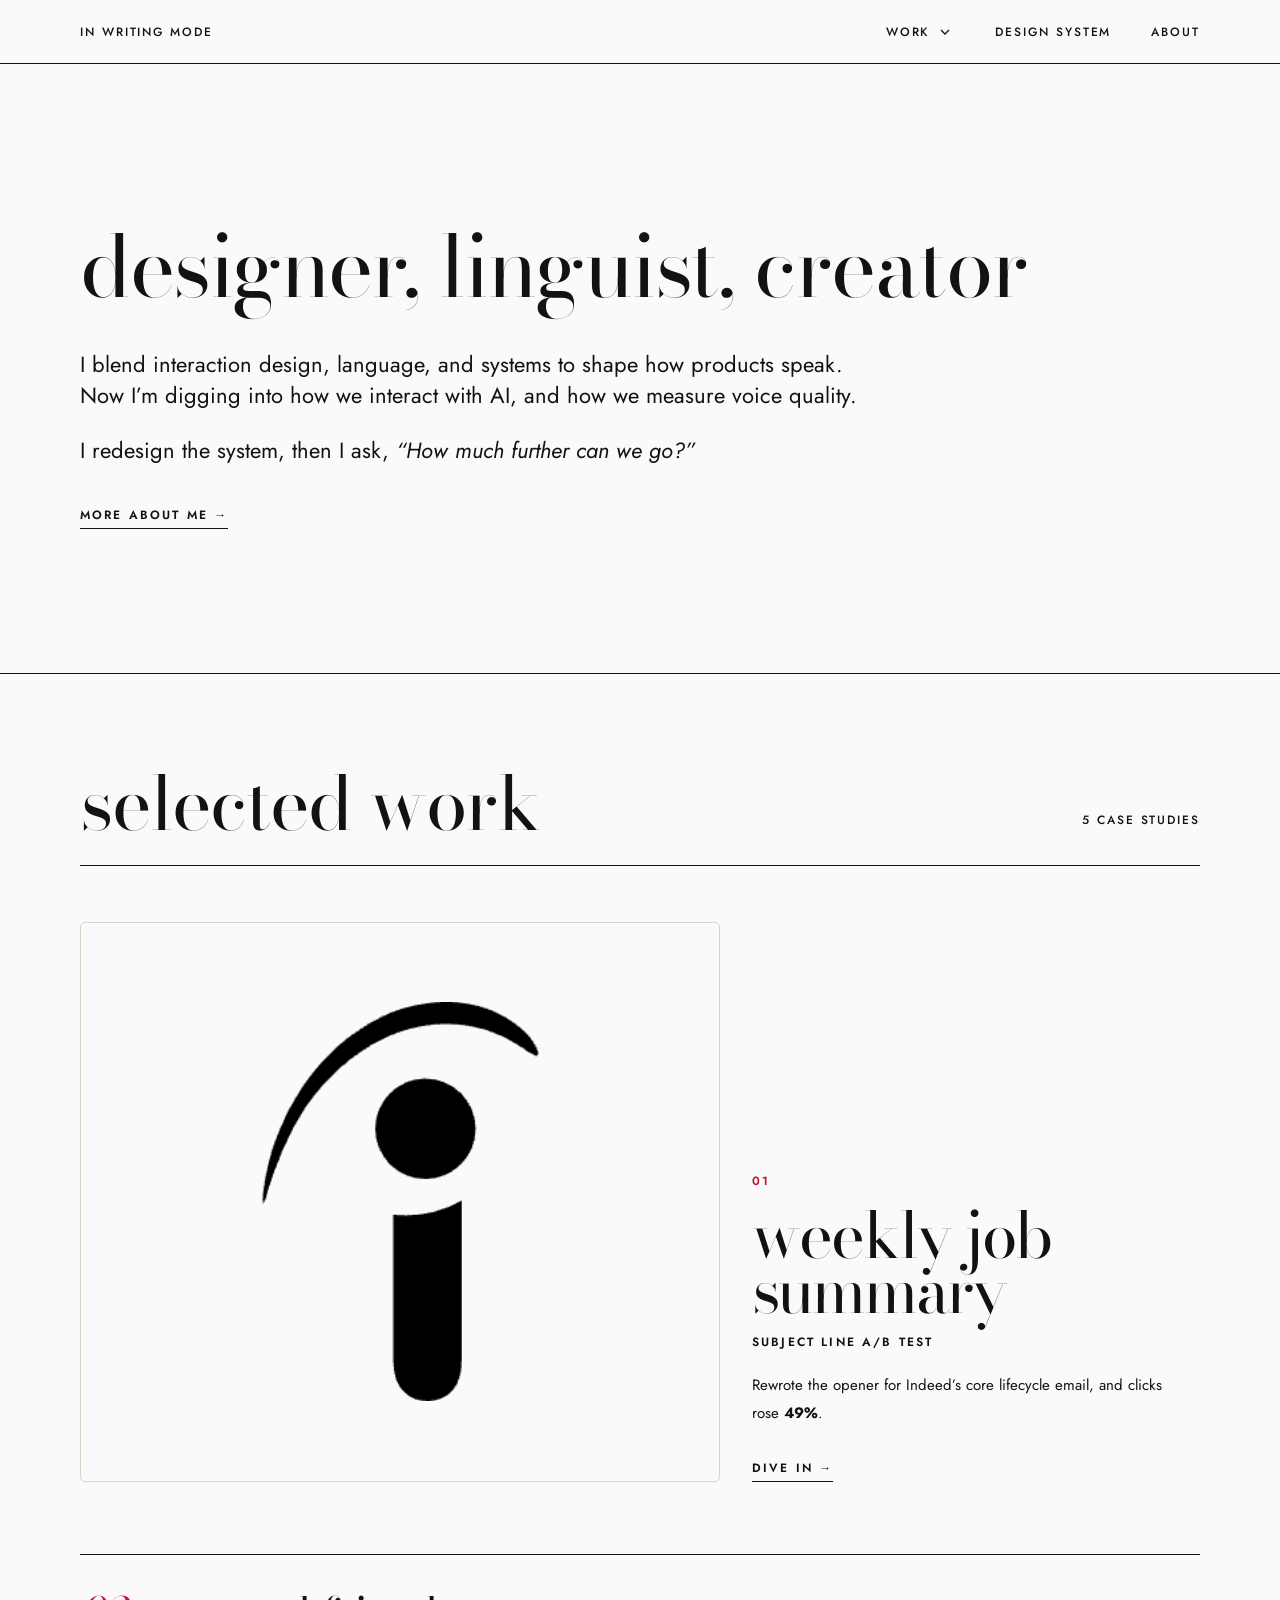
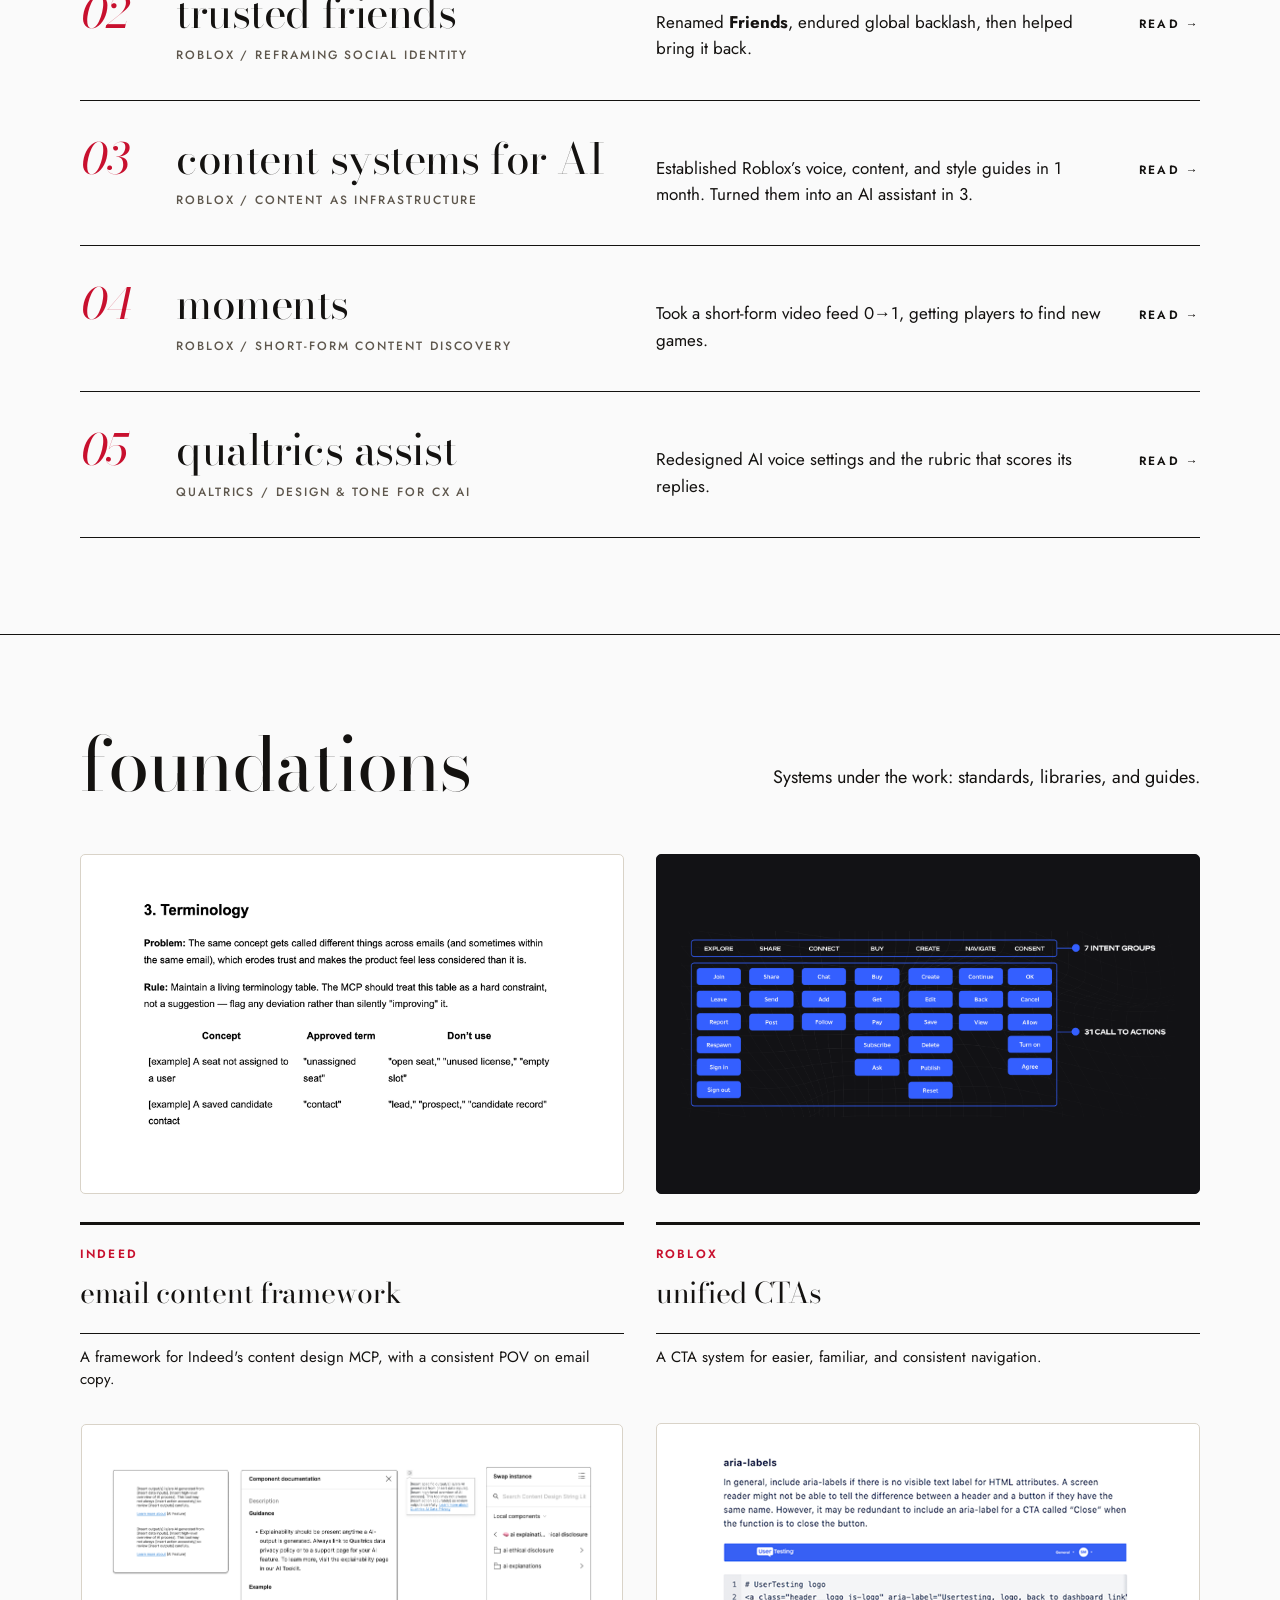
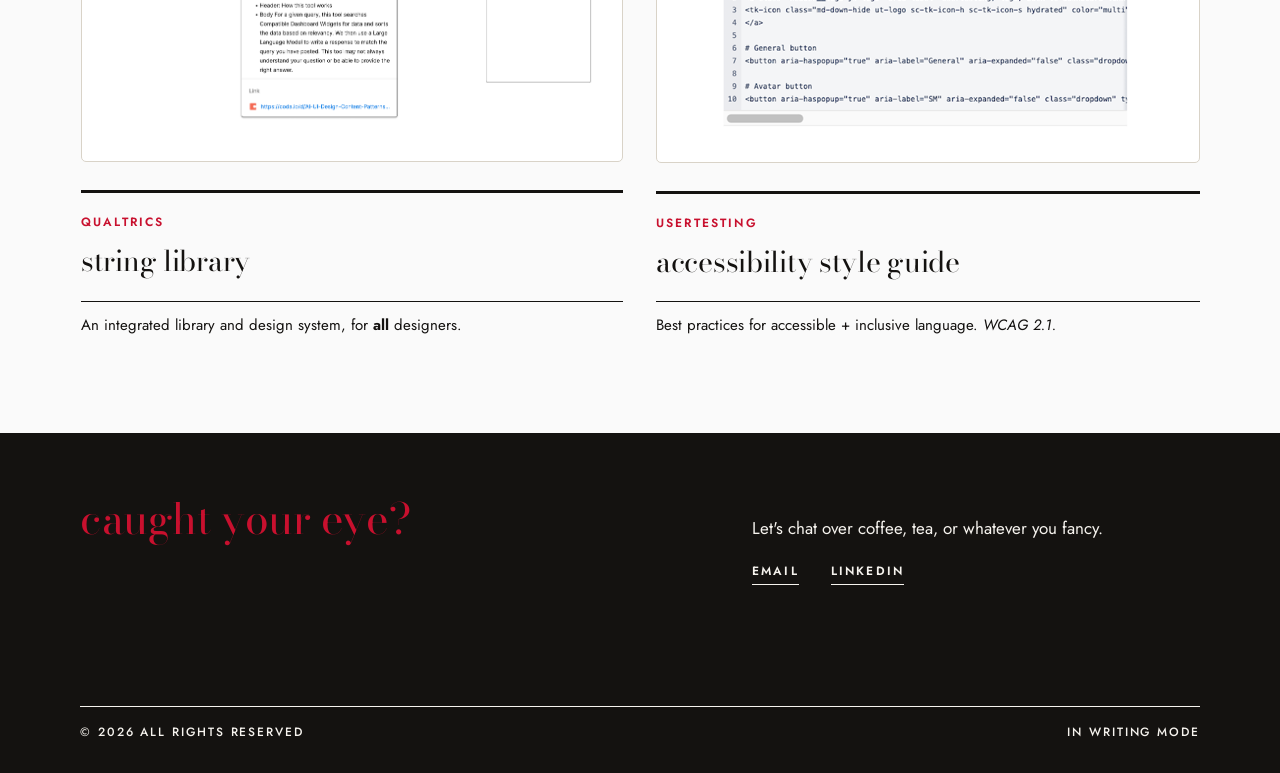
==== index.html @ 070bee2f "Add files via upload" ====
<!doctype html>
<html lang="en">
<head>
<meta charset="utf-8">
<meta name="viewport" content="width=device-width, initial-scale=1">
<title>In Writing Mode</title>
<meta name="description" content="Sarah Mode is a senior content designer who blends interaction design, language, and systems to shape how products speak.">
<link rel="icon" href="favicon.ico" sizes="any">
<link rel="icon" type="image/png" sizes="32x32" href="images/favicon-32.png">
<link rel="icon" type="image/png" sizes="512x512" href="images/favicon-512.png">
<link rel="apple-touch-icon" href="images/favicon-180.png">
<meta name="theme-color" content="#141210">
<link rel="preconnect" href="https://fonts.googleapis.com">
<link rel="preconnect" href="https://fonts.gstatic.com" crossorigin>
<link rel="stylesheet" href="https://fonts.googleapis.com/css2?family=Bodoni+Moda:ital,opsz,wght@0,6..96,400;0,6..96,500;0,6..96,700;1,6..96,400;1,6..96,700&family=Jost:ital,wght@0,300;0,400;0,500;0,600;1,400;1,600&family=IBM+Plex+Mono:wght@400;500&display=swap">
<style>
/* ============================================================
   In Writing Mode — site styles
   Colors: ink #141210 · accent #C8102E · gray #5E574D · paper #FAFAFA / #F6F3EE
   Fonts:  Didot → Bodoni Moda (titles) · Jost (body) · IBM Plex Mono (labels)
   ============================================================ */
:root{
  --gx: 80px;   /* side gutter */
  --vy: 1;      /* vertical spacing scale */
  --nav-h: 64px;
}
@media (max-width: 1100px){ :root{ --gx: 40px; --vy: .8; } }
@media (max-width: 760px){  :root{ --gx: 20px; --vy: .55; } }

html{ scroll-behavior: smooth; }
body{
  margin: 0;
  background: #FAFAFA;
  color: #141210;
  font-family: 'Jost', 'Futura', 'Helvetica Neue', sans-serif;
  -webkit-font-smoothing: antialiased;
  overflow-x: hidden;
}
a{ color: #141210; text-decoration: none; }
a:hover{ color: #C8102E; }
img, video{ max-width: 100%; }
:focus-visible{ outline: 2px solid #C8102E; outline-offset: 3px; }
@media (prefers-reduced-motion: reduce){ html{ scroll-behavior: auto; } *{ transition: none !important; } }

/* ---------- sticky navigation ---------- */
.skip-link{ position: absolute; left: -9999px; top: 0; z-index: 100; background: #141210; color: #FFFFFF; padding: 12px 16px; font-size: 14px; }
.skip-link:focus{ left: 16px; top: 12px; color: #FAFAFA; }
.site-nav{
  position: sticky; top: 0; z-index: 50;
  height: var(--nav-h); box-sizing: border-box;
  display: flex; justify-content: space-between; align-items: center;
  padding: 0 var(--gx);
  background: #FAFAFA; color: #141210;
  border-bottom: 1px solid #141210;
  font-size: 12px; font-weight: 500; letter-spacing: .16em; text-transform: uppercase;
  transition: background-color .25s ease, color .25s ease, border-color .25s ease;
}
.site-nav a{ color: inherit; }
.site-nav a:hover{ color: #C8102E; }
.site-nav ul{ display: flex; gap: 40px; list-style: none; margin: 0; padding: 0; }
.site-nav a[aria-current="page"]{ border-bottom: 1px solid currentColor; padding-bottom: 2px; }
/* while scrolling: dark bar, white text */
.site-nav.is-scrolled{ background: #141210; color: #FAFAFA; border-bottom-color: #141210; }
.site-nav.is-scrolled a:hover{ color: #C8102E; }
.site-nav a{ white-space: nowrap; }
.brand-short{ display: none; font-family: 'Didot', 'Bodoni Moda', 'Bodoni 72', serif; font-size: 30px; letter-spacing: 0; text-transform: none; line-height: 1; }
@media (max-width: 760px){ .site-nav ul{ gap: 24px; } .site-nav{ letter-spacing: .12em; } }
@media (max-width: 560px){ .brand-full{ display: none; } .brand-short{ display: inline; } .site-nav ul{ gap: 20px; } }

/* ---------- pages ---------- */
.page{ display: flex; flex-direction: column; min-height: calc(100vh - var(--nav-h)); }
.page[hidden]{ display: none; }
#work{ scroll-margin-top: var(--nav-h); }
.wip, .wip *{ cursor: default; }          /* homepage rows 04 + 05: in progress, not links */
.wip:hover, .wip:hover *{ color: inherit; }

/* links on black: red on hover (footer, dark sections) */
.page footer a:hover, .page footer a:hover *,
.page .dark a:hover, .page .dark a:hover *{ color: #C8102E !important; border-color: #C8102E !important; }
.page footer a, .page .dark a{ transition: color .2s ease, border-color .2s ease; }

/* every page eases in when it opens */
@keyframes page-in{ from{ opacity: 0; transform: translateY(14px); } to{ opacity: 1; transform: none; } }
.page.is-entering{ animation: page-in .7s cubic-bezier(.2,.7,.2,1) both; }
@media (prefers-reduced-motion: reduce){ .page.is-entering{ animation: none; } }

/* homepage images: slight zoom on hover */
.hz{ display: block; overflow: hidden; }
.hz img{ transition: transform .6s cubic-bezier(.2,.7,.2,1); }
.hz:hover img, .hz:focus-visible img{ transform: scale(1.035); }

/* case studies: dark sections ease in the first time they scroll into view */
.js .reveal > *{ opacity: 0; transform: translateY(18px); transition: opacity .9s cubic-bezier(.2,.7,.2,1), transform .9s cubic-bezier(.2,.7,.2,1); }
.js .reveal.is-in > *{ opacity: 1; transform: none; }
.js .reveal.is-in > *:nth-child(2){ transition-delay: .08s; }
.js .reveal.is-in > *:nth-child(3){ transition-delay: .16s; }
.js .reveal.is-in > *:nth-child(4){ transition-delay: .24s; }
.js .reveal.is-in > *:nth-child(n+5){ transition-delay: .32s; }
@media (prefers-reduced-motion: reduce){ .js .reveal > *{ opacity: 1; transform: none; } }

/* wide content scrolls inside its own box instead of stretching the page */
.scroll-x{ overflow-x: auto; -webkit-overflow-scrolling: touch; }
@media (max-width: 760px){ .page .scroll-x .wide-table{ min-width: 760px; } .page .scroll-x .wide-table [style*="grid-template-columns"]{ grid-template-columns: 200px repeat(4, minmax(0, 1fr)) !important; } .page .scroll-x .wide-table [style*="grid-column"]{ grid-column: auto !important; } }
/* links on the dark nav, footer and black sections: accent on hover */
.site-nav.is-scrolled a:hover, .site-nav.is-scrolled a:focus-visible{ color: #C8102E; }

/* carousels (radio-button based, no JS needed) */
.qc-r{position:absolute;opacity:0;width:1px;height:1px;pointer-events:none}
.qc-s{opacity:0;visibility:hidden;transition:opacity .35s ease,visibility .35s}
.qc-nav{display:none}
#qc1:checked~.qc-track .qc-s1,#qc2:checked~.qc-track .qc-s2,#qc3:checked~.qc-track .qc-s3{opacity:1;visibility:visible}
#qc1:checked~.qc-n1,#qc2:checked~.qc-n2,#qc3:checked~.qc-n3{display:flex}
.qc-btn{width:48px;height:48px;box-sizing:border-box;border:1px solid #141210;border-radius:50%;display:flex;align-items:center;justify-content:center;cursor:pointer;color:#141210;transition:background .2s,color .2s}
.qc-btn:hover{background:#141210;color:#FAFAFA}
.zs-r{position:absolute;opacity:0;width:1px;height:1px;pointer-events:none}
.zs-s{opacity:0;visibility:hidden;transition:opacity .35s ease,visibility .35s}
.zs-nav{display:none}
#zs1:checked~.zs-track .zs-s1,#zs2:checked~.zs-track .zs-s2{opacity:1;visibility:visible}
#zs1:checked~.zs-n1,#zs2:checked~.zs-n2{display:flex}
.zs-btn{width:48px;height:48px;box-sizing:border-box;border:1px solid #F6F3EE;border-radius:50%;display:flex;align-items:center;justify-content:center;cursor:pointer;color:#F6F3EE;transition:background .2s,color .2s}
.zs-btn:hover{background:#F6F3EE;color:#141210}
.vt-r{position:absolute;opacity:0;width:1px;height:1px;pointer-events:none}
.vt-s{opacity:0;visibility:hidden;transition:opacity .35s ease,visibility .35s}
#vt1:checked~.vt-track .vt-s1,#vt2:checked~.vt-track .vt-s2,#vt3:checked~.vt-track .vt-s3,#vt4:checked~.vt-track .vt-s4{opacity:1;visibility:visible}
.vt-tab{cursor:pointer;color:#8A8378;border-bottom:2px solid transparent;padding-bottom:12px;transition:color .2s,border-color .2s}
.vt-tab:hover{color:#141210}
#vt1:checked~.vt-tabs .vt-t1,#vt2:checked~.vt-tabs .vt-t2,#vt3:checked~.vt-tabs .vt-t3,#vt4:checked~.vt-tabs .vt-t4{color:#141210;border-bottom-color:#C8102E}
.vt-nav{display:none}
#vt1:checked~.vt-n1,#vt2:checked~.vt-n2,#vt3:checked~.vt-n3,#vt4:checked~.vt-n4{display:flex}
.vt-btn{width:48px;height:48px;box-sizing:border-box;border:1px solid #141210;border-radius:50%;display:flex;align-items:center;justify-content:center;cursor:pointer;color:#141210;transition:background .2s,color .2s}
.vt-btn:hover{background:#141210;color:#FAFAFA}
.vt-ul{margin:0;padding:0;list-style:none;display:flex;flex-direction:column;gap:10px;font-size:16px;line-height:1.5}
.vt-ul>li{position:relative;padding-left:18px}
.vt-ul>li::before{content:"";position:absolute;left:0;top:.62em;width:6px;height:6px;border-radius:50%;border:1px solid #C8102E;box-sizing:border-box}
.vt-ul ul{margin:6px 0 0 0;padding:0;list-style:none;display:flex;flex-direction:column;gap:4px;font-size:15px;color:#5E574D}
.vt-ul ul li{position:relative;padding-left:14px}
.vt-ul ul li::before{content:"–";position:absolute;left:0;color:#C8102E}
.skz-r{position:absolute;opacity:0;width:1px;height:1px;pointer-events:none}.skz-open{display:block;cursor:zoom-in;border-radius:5px;overflow:hidden}.skz-open img{transition:transform .6s cubic-bezier(.2,.7,.2,1)}.skz-open:hover img{transform:scale(1.015)}#skz:focus-visible~figure .skz-open{outline:2px solid #F6F3EE;outline-offset:4px}.skz-ov{display:none;position:fixed;inset:0;z-index:1000;background:rgba(20,18,16,.97);padding:40px;box-sizing:border-box;overflow:auto;cursor:zoom-out}#skz:checked~.skz-ov,#ftz:checked~.skz-ov{display:flex}.skz-ov img{display:block;margin:auto;height:calc(100vh - 80px);max-height:1302px;width:auto;max-width:none;border-radius:5px}.skz-x{position:fixed;z-index:2;top:24px;right:24px;background:#141210;width:48px;height:48px;box-sizing:border-box;border:1px solid #F6F3EE;border-radius:50%;display:flex;align-items:center;justify-content:center;color:#F6F3EE;cursor:pointer}
.cite{position:relative;cursor:help;border-bottom:1px dotted currentColor;outline:none}.cite-tip{position:absolute;left:50%;bottom:calc(100% + 10px);transform:translate(-50%,4px);width:380px;box-sizing:border-box;padding:14px 16px;background:#141210;color:#F6F3EE;border-radius:5px;font-family:'Jost','Futura','Helvetica Neue',sans-serif;font-size:14px;line-height:1.5;text-align:left;white-space:normal;opacity:0;visibility:hidden;pointer-events:none;transition:opacity .2s,transform .2s,visibility .2s;z-index:20}.cite-tip::after{content:"";position:absolute;top:100%;left:50%;margin-left:-6px;border:6px solid transparent;border-top-color:#141210}.cite:hover .cite-tip,.cite:focus-visible .cite-tip{opacity:1;visibility:visible;transform:translate(-50%,0)}
#ftz:focus-visible~figure .skz-open{outline:2px solid #141210;outline-offset:4px}
.ds-btn{width:48px;height:48px;box-sizing:border-box;border:1px solid #141210;border-radius:50%;display:flex;align-items:center;justify-content:center;color:#141210}
.ds-btn.inv{border-color:#F6F3EE;color:#F6F3EE}
.cta{display:inline-block;font-size:12px;font-weight:600;letter-spacing:.18em;text-transform:uppercase;border-bottom:1px solid currentColor;padding-bottom:4px;color:#141210;transition:color .2s}.cta:hover{color:#C8102E}.cta.inv{color:#F6F3EE}.cta.inv:hover{color:#C8102E}
.qc-r:focus-visible ~ .qc-nav .qc-btn,
.zs-r:focus-visible ~ .zs-nav .zs-btn{ outline: 2px solid #C8102E; outline-offset: 3px; }

/* ---------- phone layout ---------- */
@media (max-width: 760px){
  .page [style*="grid-template-columns: repeat(12"],
  .page [style*="grid-template-columns: repeat(3"],
  .page [style*="grid-template-columns: repeat(4"],
  .page [style*="grid-template-columns: 160px"]{ grid-template-columns: minmax(0, 1fr) !important; row-gap: 24px !important; }
  /* rows of phone screenshots: two per row instead of one */
  .page [style*="grid-template-columns: repeat(4"]:has(img){ grid-template-columns: repeat(2, minmax(0, 1fr)) !important; column-gap: 16px !important; }
  .page :not(.keep-cols) > [style*="grid-column"]{ grid-column: 1 / -1 !important; }
  .page .keep-cols{ grid-template-columns: repeat(12, minmax(0, 1fr)) !important; min-width: 720px; row-gap: 0 !important; }
  .page [style*="padding: 40px 40px 40px 0"]{ padding: 24px !important; }
  .page video[style*="height: 798px"]{ height: auto !important; aspect-ratio: 400 / 798; width: 100%; max-width: 400px; margin: 0 auto; }
  .page [style*="grid-row"]{ grid-row: auto !important; }
  .page [style*="display: flex"]:not([style*="flex-direction: column"]):not([style*="overflow-x"]){ flex-wrap: wrap; }
  .page section[style*="min-height"], .page a[style*="min-height"]{ min-height: 0 !important; }
  .page a[style*="min-height: 640px"]{ min-height: 360px !important; }
  .page img[style*="height: 560px"]{ height: auto !important; }
  .page [style*="text-align: right"], .page [style*="text-align: justify"]{ text-align: left !important; }
  .page [style*="justify-self: end"]{ justify-self: start !important; }
  .page footer{ height: auto !important; min-height: 340px; }
  .page .qc-nav{ padding-left: 0 !important; }
  .page [style*="position: relative"][style*="left:"]{ left: 0 !important; }
  .page [style*="max-width: calc(100vw"], .page [style*="max-width: 100%"]{ box-sizing: border-box; }
  .page [style*="padding: 40px 40px 40px 40px"]{ padding: 24px !important; }
  .page [style*="width:"][style*="px"]:not(img):not(svg):not(video):not(iframe){ max-width: 100% !important; }
}

/* ---------- Work dropdown ---------- */
.site-nav ul{ align-items: center; }
.nav-work{ position: relative; display: flex; align-items: center; gap: 6px; }
.nav-caret{ display: inline-flex; align-items: center; justify-content: center; width: 20px; height: 20px; padding: 0; margin: 0; border: 0; background: none; color: inherit; cursor: pointer; }
.nav-caret svg{ transition: transform .2s ease; }
.nav-work.is-open .nav-caret svg{ transform: rotate(180deg); }
.nav-menu{
  position: absolute; top: calc(100% + 21px); left: -24px; z-index: 60;
  min-width: 300px; margin: 0; padding: 8px 0; list-style: none;
  display: block !important;
  background: #FAFAFA; color: #141210; border: 1px solid #141210; border-top: 0;
  opacity: 0; visibility: hidden; transform: translateY(-4px);
  transition: opacity .18s ease, transform .18s ease, visibility .18s;
}
.nav-work.is-open .nav-menu{ opacity: 1; visibility: visible; transform: none; }
@media (hover: hover){ .nav-work:hover .nav-menu, .nav-work:focus-within .nav-menu{ opacity: 1; visibility: visible; transform: none; } .nav-work:hover .nav-caret svg{ transform: rotate(180deg); } }
.nav-menu::before{ content: ""; position: absolute; left: 0; right: 0; top: -22px; height: 22px; }   /* hover bridge */
.nav-menu a{ display: grid; grid-template-columns: 32px 1fr; align-items: baseline; padding: 12px 24px; letter-spacing: .16em; }
.nav-menu a span{ color: #C8102E; font-weight: 600; }
.nav-menu a:hover, .nav-menu a:focus-visible{ color: #C8102E; }
.nav-menu a[aria-current="page"]{ border-bottom: 0; padding-bottom: 12px; text-decoration: underline; text-underline-offset: 4px; }
.site-nav.is-scrolled .nav-menu{ background: #141210; color: #FAFAFA; border-color: #3A3631; }
.site-nav.is-scrolled .nav-menu a:hover{ color: #C8102E; }
@media (max-width: 560px){ .nav-menu{ position: fixed; top: var(--nav-h); left: 0; right: 0; min-width: 0; border-left: 0; border-right: 0; } .nav-menu a{ padding: 14px 20px; } .nav-menu::before{ display: none; } }

/* ---------- case study outline ---------- */
.outline{ position: fixed; right: 24px; bottom: 24px; z-index: 40; display: flex; align-items: flex-end; gap: 10px; font-family: 'Jost', 'Futura', 'Helvetica Neue', sans-serif; }
.outline[hidden]{ display: none; }
.outline-panel{ width: 248px; background: #FAFAFA; color: #141210; border: 1px solid #141210; box-shadow: 0 6px 24px rgba(20,18,16,.08); }
.outline-toggle{ width: 100%; display: flex; justify-content: space-between; align-items: center; gap: 12px; padding: 14px 16px; border: 0; background: none; color: inherit; cursor: pointer; font: 600 11px/1 'Jost', 'Futura', sans-serif; letter-spacing: .18em; text-transform: uppercase; }
.outline-toggle svg{ transition: transform .2s ease; flex: none; }
.outline.is-collapsed .outline-toggle svg{ transform: rotate(180deg); }
.outline-list{ list-style: none; margin: 0; padding: 4px 0 10px; border-top: 1px solid #D9D3C8; max-height: 50vh; overflow-y: auto; }
.outline.is-collapsed .outline-list{ display: none; }
.outline-list a{ display: block; position: relative; padding: 7px 16px 7px 28px; font-size: 14px; line-height: 1.35; color: #5E574D; }
.outline-list a::before{ content: ""; position: absolute; left: 16px; top: 50%; width: 5px; height: 5px; margin-top: -2.5px; border-radius: 50%; background: transparent; transition: background .2s; }
.outline-list a:hover{ color: #C8102E; }
.outline-list a.is-active{ color: #141210; }
.outline-list a.is-active::before{ background: #C8102E; }
.to-top{ width: 44px; height: 44px; flex: none; display: flex; align-items: center; justify-content: center; border-radius: 50%; border: 1px solid #141210; background: #FAFAFA; color: #141210; cursor: pointer; opacity: 0; visibility: hidden; transform: translateY(6px); transition: opacity .2s, transform .2s, visibility .2s, background .2s, color .2s; box-shadow: 0 6px 24px rgba(20,18,16,.08); }
.to-top.is-visible{ opacity: 1; visibility: visible; transform: none; }
.to-top:hover{ background: #141210; color: #FAFAFA; }
.page h2[data-outline]{ scroll-margin-top: calc(var(--nav-h) + 24px); }
@media (max-width: 760px){ .outline{ right: 12px; bottom: 12px; } .outline-panel{ width: 210px; } }
@media (prefers-reduced-motion: reduce){ .nav-menu, .to-top, .outline-toggle svg{ transition: none; } }
</style>
</head>
<body>
<a class="skip-link" href="#content">Skip to content</a>

<nav class="site-nav" id="site-nav" aria-label="Primary">
  <a href="#home" data-route="home" class="brand" aria-label="In Writing Mode, home"><span class="brand-full">In Writing Mode</span><span class="brand-short" aria-hidden="true">S<span style="color: #C8102E">.</span></span></a>
  <ul>
    <li class="nav-work" id="nav-work">
      <a href="#work" data-route="work" data-nav="work">Work</a>
      <button class="nav-caret" type="button" aria-expanded="false" aria-controls="nav-menu" aria-label="Case studies"><svg width="10" height="6" viewBox="0 0 10 6" fill="none" aria-hidden="true"><path d="M1 1l4 4 4-4" stroke="currentColor" stroke-width="1.3"/></svg></button>
      <ul class="nav-menu" id="nav-menu">
        <li><a href="#weekly-job-summary" data-route="weekly-job-summary" data-nav="weekly-job-summary"><span>01</span>Weekly job summary</a></li>
        <li><a href="#trusted-friends" data-route="trusted-friends" data-nav="trusted-friends"><span>02</span>Trusted friends</a></li>
        <li><a href="#ai-content-systems" data-route="ai-content-systems" data-nav="ai-content-systems"><span>03</span>Content systems for AI</a></li>
        <li><a href="#moments" data-route="moments" data-nav="moments"><span>04</span>Moments</a></li>
        <li><a href="#qualtrics-assist" data-route="qualtrics-assist" data-nav="qualtrics-assist"><span>05</span>Qualtrics Assist</a></li>
      </ul>
    </li>
    <li><a href="#design-system" data-route="design-system" data-nav="design-system">Design system</a></li>
    <li><a href="#about" data-route="about" data-nav="about">About</a></li>
  </ul>
</nav>

<div id="content" tabindex="-1">
<!-- ===================== PAGE: home ===================== -->
<main class="page" id="page-home" data-title="In Writing Mode" style="background: #FAFAFA">




<section id="top" style="padding: calc(160px * var(--vy)) var(--gx) calc(144px * var(--vy)) var(--gx); display: flex; flex-direction: column; background-color: #fafafa">
<h1 style="margin: 0 0 0 0; font-family: 'Didot', 'Bodoni Moda', 'Bodoni 72', serif; font-weight: 400; font-size: clamp(46px, 6.667vw, 96px); line-height: 1; letter-spacing: -0.015em">designer, linguist, creator</h1>
<p style="margin: 40px 0 0 0; max-width: min(780px, 100%); font-weight: 400; width: 911px; font-size: 22px; line-height: 1.4">I blend interaction design, language, and systems to shape how products speak. Now I’m digging into how we interact with AI, and how we measure voice quality.</p>
<p style="margin: 24px 0 0 0; max-width: 780px; font-weight: 400; font-size: 22px; line-height: 1.4">I redesign the system, then I ask, <span style="font-style: italic">“How much further can we go?”</span></p>
<a href="#about" data-route="about" style="margin-top: 40px; align-self: flex-start; font-size: 12px; font-weight: 600; letter-spacing: 0.18em; text-transform: uppercase; border-bottom: 1px solid #141210; padding-bottom: 4px">More about me →</a>
</section>



<section id="work" style="padding: calc(96px * var(--vy)) var(--gx) calc(96px * var(--vy)) var(--gx); border-top: 1px solid #141210; display: flex; flex-direction: column; background-color: #FAFAFA">
<div style="display: flex; justify-content: space-between; align-items: flex-end; padding-bottom: 28px; border-bottom: 1px solid #141210">
<h2 style="margin: 0 0 0 0; font-family: 'Didot', 'Bodoni Moda', 'Bodoni 72', serif; font-weight: 400; font-size: clamp(40px, 5.833vw, 84px); line-height: 0.9; letter-spacing: -0.015em">selected work</h2>
<div style="font-size: 12px; font-weight: 500; letter-spacing: 0.16em; text-transform: uppercase; padding-bottom: 8px">5 CASE STUDIES</div>
</div>

<article style="margin-top: calc(56px * var(--vy)); display: grid; grid-template-columns: repeat(12, minmax(0, 1fr)); column-gap: 32px; align-items: end">
<a href="#weekly-job-summary" data-route="weekly-job-summary" class="hz" aria-label="Read the weekly job summary case study" style="grid-column: span 7; min-height: 560px; box-sizing: border-box; display: flex; align-items: center; justify-content: center; background-color: #FAFAFA; border: 1px solid #D9D3C8; border-radius: 5px" target="_blank" rel="noopener noreferrer"><img src="images/indeed-logo.webp" alt="Indeed logo" style="display: block; width: 400px; max-width: 100%; height: 399px; object-fit: contain"></a>
<div style="grid-column: 8 / span 5; display: flex; flex-direction: column">
<div style="font-size: 12px; font-weight: 600; letter-spacing: 0.18em; text-transform: uppercase; color: #C8102E">01</div>
<h3 style="margin: 18px 0 0 0; font-family: 'Didot', 'Bodoni Moda', 'Bodoni 72', serif; font-weight: 400; font-size: clamp(35px, 5.000vw, 72px); line-height: 0.85; letter-spacing: -0.03em">weekly job summary</h3>
<div style="margin-top: 16px; font-weight: 600; text-transform: uppercase; font-size: 12px; letter-spacing: 0.18em">SUBJECT LINE A/B TEST</div>
<p style="margin: 20px 0 0 0; font-size: 18px; width: 516px; max-width: 100%; line-height: 1.55"><span style="font-size: 15px">Rewrote the opener for Indeed’s core lifecycle email, and clicks rose&nbsp;<b>49%</b>.</span></p>
<a href="#weekly-job-summary" data-route="weekly-job-summary" style="margin-top: 32px; align-self: flex-start; font-size: 12px; font-weight: 600; letter-spacing: 0.18em; text-transform: uppercase; border-bottom: 1px solid #141210; padding-bottom: 4px" target="_blank" rel="noopener noreferrer">DIVE IN →</a>
</div>
</article>

<div style="margin-top: calc(72px * var(--vy)); border-top: 1px solid #141210; display: flex; flex-direction: column">
<a href="#trusted-friends" data-route="trusted-friends" style="display: grid; grid-template-columns: repeat(12, minmax(0, 1fr)); column-gap: 32px; align-items: baseline; padding: 36px 0 36px 0; border-bottom: 1px solid #141210" target="_blank" rel="noopener noreferrer">
<div style="grid-column: span 1; font-family: 'Didot', 'Bodoni Moda', 'Bodoni 72', serif; font-style: italic; color: #C8102E; font-size: clamp(24px, 3.333vw, 48px); line-height: 1.05; letter-spacing: -0.01em">02</div>
<div style="grid-column: span 5; display: flex; flex-direction: column; gap: 10px">
<div style="font-family: 'Didot', 'Bodoni Moda', 'Bodoni 72', serif; font-size: clamp(24px, 3.333vw, 48px); line-height: 1.05; letter-spacing: -0.01em">trusted friends</div>
<div style="font-size: 12px; font-weight: 500; letter-spacing: 0.16em; text-transform: uppercase; color: #5E574D">ROBLOX / REFRAMING SOCIAL IDENTITY</div>
</div>
<div style="grid-column: span 5; font-size: 17px; line-height: 1.55">Renamed <b>Friends</b>, endured global backlash, then helped bring it back.</div>
<div style="grid-column: span 1; justify-self: end; font-size: 12px; font-weight: 600; letter-spacing: 0.18em; text-transform: uppercase">Read →</div>
</a>
<a href="#ai-content-systems" data-route="ai-content-systems" style="display: grid; grid-template-columns: repeat(12, minmax(0, 1fr)); column-gap: 32px; align-items: baseline; padding: 36px 0 36px 0; border-bottom: 1px solid #141210" target="_blank" rel="noopener noreferrer">
<div style="grid-column: span 1; font-family: 'Didot', 'Bodoni Moda', 'Bodoni 72', serif; font-style: italic; color: #C8102E; font-size: clamp(24px, 3.333vw, 48px); line-height: 1.05; letter-spacing: -0.01em">03</div>
<div style="grid-column: span 5; display: flex; flex-direction: column; gap: 10px">
<div style="font-family: 'Didot', 'Bodoni Moda', 'Bodoni 72', serif; font-size: clamp(24px, 3.333vw, 48px); line-height: 1.05; letter-spacing: -0.01em">content systems for AI</div>
<div style="font-size: 12px; font-weight: 500; letter-spacing: 0.16em; text-transform: uppercase; color: #5E574D"><span style="letter-spacing: 1.92px">roblox / CONTENT AS INFRASTRUCTURE</span></div>
</div>
<div style="grid-column: span 5; font-size: 17px; line-height: 1.55">Established Roblox’s voice, content, and style guides in 1 month. Turned them into an AI assistant in 3.</div>
<div style="grid-column: span 1; justify-self: end; font-size: 12px; font-weight: 600; letter-spacing: 0.18em; text-transform: uppercase">Read →</div>
</a>
<a href="#moments" data-route="moments" style="display: grid; grid-template-columns: repeat(12, minmax(0, 1fr)); column-gap: 32px; align-items: baseline; padding: 36px 0 36px 0; border-bottom: 1px solid #141210" target="_blank" rel="noopener noreferrer">
<div style="grid-column: span 1; font-family: 'Didot', 'Bodoni Moda', 'Bodoni 72', serif; font-style: italic; color: #C8102E; font-size: clamp(24px, 3.333vw, 48px); line-height: 1.05; letter-spacing: -0.01em">04</div>
<div style="grid-column: span 5; display: flex; flex-direction: column; gap: 10px">
<div style="font-family: 'Didot', 'Bodoni Moda', 'Bodoni 72', serif; font-size: clamp(24px, 3.333vw, 48px); line-height: 1.05; letter-spacing: -0.01em">moments</div>
<div style="font-size: 12px; font-weight: 500; letter-spacing: 0.16em; text-transform: uppercase; color: #5E574D"><span style="letter-spacing: 1.92px">roblox / SHORT-FORM CONTENT DISCOVERY</span></div>
</div>
<div style="grid-column: span 5; font-size: 17px; line-height: 1.55">Took a short-form video feed 0→1, getting players to find new games.</div>
<div style="grid-column: span 1; justify-self: end; font-size: 12px; font-weight: 600; letter-spacing: 0.18em; text-transform: uppercase">Read →</div>
</a>
<a href="#qualtrics-assist" data-route="qualtrics-assist" style="display: grid; grid-template-columns: repeat(12, minmax(0, 1fr)); column-gap: 32px; align-items: baseline; padding: 36px 0 36px 0; border-bottom: 1px solid #141210" target="_blank" rel="noopener noreferrer">
<div style="grid-column: span 1; font-family: 'Didot', 'Bodoni Moda', 'Bodoni 72', serif; font-style: italic; color: #C8102E; font-size: clamp(24px, 3.333vw, 48px); line-height: 1.05; letter-spacing: -0.01em">05</div>
<div style="grid-column: span 5; display: flex; flex-direction: column; gap: 10px">
<div style="font-family: 'Didot', 'Bodoni Moda', 'Bodoni 72', serif; font-size: clamp(24px, 3.333vw, 48px); line-height: 1.05; letter-spacing: -0.01em">qualtrics assist</div>
<div style="font-size: 12px; font-weight: 500; letter-spacing: 0.16em; text-transform: uppercase; color: #5E574D"><span style="letter-spacing: 1.92px">qualtrics / design &amp; tone FOR CX AI</span></div>
</div>
<div style="grid-column: span 5; font-size: 17px; line-height: 1.55">Redesigned AI voice settings and the rubric that scores its replies.</div>
<div style="grid-column: span 1; justify-self: end; font-size: 12px; font-weight: 600; letter-spacing: 0.18em; text-transform: uppercase">Read →</div>
</a>
</div>
</section>

<section id="foundations" style="flex-grow: 0; padding: calc(96px * var(--vy)) var(--gx) calc(96px * var(--vy)) var(--gx); border-top: 1px solid #141210; display: flex; flex-direction: column; background-color: #fafafa">
<div style="display: grid; grid-template-columns: repeat(12, minmax(0, 1fr)); column-gap: 32px; align-items: end">
<h2 style="grid-column: span 7; margin: 0 0 0 0; font-family: 'Didot', 'Bodoni Moda', 'Bodoni 72', serif; font-weight: 400; font-size: clamp(40px, 5.833vw, 84px); line-height: 0.9; letter-spacing: -0.015em">foundations</h2>
<p style="grid-column: 8 / span 5; margin: 0 0 0 0; padding-bottom: 6px; font-size: 18px; text-align: right; line-height: 1.55">Systems under the work: standards, libraries, and guides.</p>
</div>
<div style="margin-top: calc(56px * var(--vy)); display: grid; grid-template-columns: repeat(2, minmax(0, 1fr)); gap: 32px">
<article id="email-framework" style="display: flex; flex-direction: column">
<div class="hz" style="aspect-ratio: 16 / 10; box-sizing: border-box; padding: 24px 24px 24px 24px; display: flex; align-items: center; justify-content: center; background-color: #ffffff; border: 1px solid #E6E1D8; border-color: #d9d3c8; border-radius: 5px"><img src="images/home-email-framework.png" alt="Terminology section of Indeed’s email content framework: the problem, a rule that the content design MCP treats a living terminology table as a hard constraint, and a table of concepts, approved terms, and terms not to use, such as “unassigned seat” instead of “open seat”." style="display: block; max-width: min(100%, 100%); max-height: 100%; object-fit: contain; width: 750px; height: auto; aspect-ratio: 750 / 417" width="750" height="417"></div>
<div style="margin-top: 28px; border-top: 3px solid #141210; padding-top: 20px; display: flex; flex-direction: column; gap: 14px">
<div style="font-size: 12px; font-weight: 600; letter-spacing: 0.18em; text-transform: uppercase; color: #C8102E">INDEED</div>
<h3 style="margin: 0 0 0 0; font-family: 'Didot', 'Bodoni Moda', 'Bodoni 72', serif; font-weight: 400; font-size: clamp(24px, 2.222vw, 32px); line-height: 1.1; letter-spacing: -0.01em">email content framework</h3>
</div>
<div style="margin-top: 24px; display: flex; flex-direction: column; gap: 18px">
<div style="display: flex; flex-direction: column; gap: 6px; border-top: 1px solid #141210; padding-top: 12px">

<div style="font-size: 15px; line-height: 1.5">A framework for Indeed's content design MCP, with a consistent POV on email copy.</div>
</div>


</div>
</article><article id="unified-ctas" style="display: flex; flex-direction: column">
<div class="hz" style="aspect-ratio: 16 / 10; box-sizing: border-box; padding: 24px 24px 24px 24px; display: flex; align-items: center; justify-content: center; background-color: #121215; border: 1px solid #E6E1D8; border-color: #121215; border-radius: 5px"><img src="images/home-unified-ctas.png" alt="Grid of Roblox CTAs sorted into 7 intent groups: Explore, Share, Connect, Buy, Create, Navigate, Consent. 31 calls to action in total." style="display: block; max-width: 100%; max-height: 100%; object-fit: contain"></div>
<div style="margin-top: 28px; border-top: 3px solid #141210; padding-top: 20px; display: flex; flex-direction: column; gap: 14px">
<div style="font-size: 12px; font-weight: 600; letter-spacing: 0.18em; text-transform: uppercase; color: #C8102E">Roblox</div>
<h3 style="margin: 0 0 0 0; font-family: 'Didot', 'Bodoni Moda', 'Bodoni 72', serif; font-weight: 400; font-size: clamp(24px, 2.222vw, 32px); line-height: 1.1; letter-spacing: -0.01em">unified CTAs</h3>
</div>
<div style="margin-top: 24px; display: flex; flex-direction: column; gap: 18px">
<div style="display: flex; flex-direction: column; gap: 6px; border-top: 1px solid #141210; padding-top: 12px">

<div style="font-size: 15px; line-height: 1.5">A CTA system for easier, familiar, and consistent navigation.</div>
</div>


</div>
</article>
<article id="string-library" style="display: flex; flex-direction: column; padding-top: 1px; padding-right: 1px; padding-bottom: 1px; padding-left: 1px">
<div class="hz" style="aspect-ratio: 16 / 10; box-sizing: border-box; padding: 24px 24px 24px 24px; display: flex; align-items: center; justify-content: center; background-color: #FFFFFF; border: 1px solid #E6E1D8; border-color: #D9D3C8; border-radius: 5px"><img src="images/home-string-library.png" alt="Qualtrics content design string library in Figma: AI disclosure string templates, component documentation with guidance and an example, and the swap instance panel." style="display: block; max-width: 100%; max-height: 100%; object-fit: contain"></div>
<div style="margin-top: 28px; border-top: 3px solid #141210; padding-top: 20px; display: flex; flex-direction: column; gap: 14px">
<div style="font-size: 12px; font-weight: 600; letter-spacing: 0.18em; text-transform: uppercase; color: #C8102E">Qualtrics</div>
<h3 style="margin: 0 0 0 0; font-family: 'Didot', 'Bodoni Moda', 'Bodoni 72', serif; font-weight: 400; font-size: clamp(24px, 2.222vw, 32px); line-height: 1.1; letter-spacing: -0.01em">string library</h3>
</div>
<div style="margin-top: 24px; display: flex; flex-direction: column; gap: 18px">
<div style="display: flex; flex-direction: column; gap: 6px; border-top: 1px solid #141210; padding-top: 12px">

<div style="font-size: 15px; line-height: 1.5">An integrated library and design system, for <b>all</b> designers.</div>
</div>


</div>
</article>
<article id="accessibility" style="display: flex; flex-direction: column">
<div class="hz" style="aspect-ratio: 16 / 10; box-sizing: border-box; padding: 24px 24px 24px 24px; display: flex; align-items: center; justify-content: center; background-color: #FFFFFF; border: 1px solid #E6E1D8; border-color: #D9D3C8; border-radius: 5px"><img src="images/home-accessibility-guide.png" alt="UserTesting accessibility style guide page on aria-labels, with a code example of labeled header buttons." style="display: block; max-width: 100%; max-height: 100%; object-fit: contain"></div>
<div style="margin-top: 28px; border-top: 3px solid #141210; padding-top: 20px; display: flex; flex-direction: column; gap: 14px">
<div style="font-size: 12px; font-weight: 600; letter-spacing: 0.18em; text-transform: uppercase; color: #C8102E">UserTesting</div>
<h3 style="margin: 0 0 0 0; font-family: 'Didot', 'Bodoni Moda', 'Bodoni 72', serif; font-weight: 400; font-size: clamp(24px, 2.222vw, 32px); line-height: 1.1; letter-spacing: -0.01em">accessibility style guide</h3>
</div>
<div style="margin-top: 24px; display: flex; flex-direction: column; gap: 18px">
<div style="display: flex; flex-direction: column; gap: 6px; border-top: 1px solid #141210; padding-top: 12px">

<div style="font-size: 15px; line-height: 1.5">Best practices for accessible + inclusive language. <i>WCAG 2.1.</i></div>
</div>


</div>
</article>
</div>
</section>

<footer id="home-contact" style="flex-shrink: 0; min-height: 340px; box-sizing: border-box; background: #141210; color: #F6F3EE; padding: calc(64px * var(--vy)) var(--gx) 32px var(--gx); display: flex; flex-direction: column">
<div style="display: grid; grid-template-columns: repeat(12, minmax(0, 1fr)); column-gap: 32px; align-items: baseline">
<h2 style="grid-column: span 7; margin: 0 0 0 0; font-family: 'Didot', 'Bodoni Moda', 'Bodoni 72', serif; font-weight: 400; color: #C8102E; font-size: clamp(24px, 3.333vw, 48px); line-height: 1.05; letter-spacing: -0.01em">caught your eye?</h2>
<div style="grid-column: 8 / span 5; display: flex; flex-direction: column; gap: 20px">
<p style="margin: 0 0 0 0; font-size: 17px; line-height: 1.6">Let's chat over coffee, tea, or whatever you fancy.</p>
<div style="display: flex; gap: 32px; font-size: 12px; font-weight: 600; letter-spacing: 0.18em; text-transform: uppercase"><a href="mailto:sarah@inwritingmode.com" style="color: #F6F3EE; border-bottom: 1px solid #F6F3EE; padding-bottom: 4px">Email</a><a href="https://www.linkedin.com/in/samode/" target="_blank" rel="noopener" style="color: #F6F3EE; border-bottom: 1px solid #F6F3EE; padding-bottom: 4px">LinkedIn</a></div>
</div>
</div>
<div style="margin-top: auto; padding-top: 16px; border-top: 1px solid #F6F3EE; display: flex; justify-content: space-between; font-size: 12px; font-weight: 500; letter-spacing: 0.16em; text-transform: uppercase">
<div><span style="letter-spacing: 1.92px">© 2026 </span><span style="letter-spacing: 1.92px">ALL RIGHTS RESERVED</span></div>
<div>IN WRITING MODE</div>
</div>
</footer>


</main>

<!-- ===================== PAGE: about ===================== -->
<main class="page" id="page-about" data-title="About — In Writing Mode" style="background: #FAFAFA" hidden>




<!-- ========== HERO + STORY ========== -->
<section style="flex-shrink: 0; padding: calc(120px * var(--vy)) var(--gx) 0 var(--gx); display: grid; grid-template-columns: repeat(12, minmax(0, 1fr)); column-gap: 32px; align-items: end">
<div style="grid-column: 1 / span 7; display: flex; flex-direction: column; align-self: end; width: 690px; max-width: 100%">
<h1 style="margin: 0 0 0 0; font-family: 'Didot', 'Bodoni Moda', 'Bodoni 72', serif; font-weight: 400; font-size: clamp(46px, 6.667vw, 96px); line-height: 1; letter-spacing: -0.015em">bonjour, <i>hi</i></h1>
<p style="margin: 24px 0 0 0; font-family: 'Didot', 'Bodoni Moda', 'Bodoni 72', serif; font-style: italic; color: #5E574D; font-size: clamp(24px, 2.222vw, 32px); line-height: 1.1; letter-spacing: -0.01em">Something I picked up in Montreal cafés.</p>
<div style="margin-top: calc(64px * var(--vy)); border-top: 1px solid #141210; padding-top: 32px; display: flex; flex-direction: column; gap: 24px; width: 690px; max-width: 100%; font-size: 19px; line-height: 1.7">
<p style="margin: 0 0 0 0; font-family: 'Didot', 'Bodoni Moda', 'Bodoni 72', serif; font-size: clamp(24px, 1.944vw, 28px); line-height: 1; letter-spacing: -0.01em">Like any 21st century writer, I got my start on <span style="color: rgb(200, 16, 46)">Wattpad.</span></p>
<p style="margin: 0 0 0 0; font-size: 19px; line-height: 1.7">I never thought I’d be a writer for a living—so when my plan to become a computational linguist went awry, I returned to what I knew: words.</p>
<p style="margin: 0 0 0 0; text-align: justify; font-size: 19px; line-height: 1.7">But I’m used to pivoting and making sense of ambiguity. I make systems where there are none, toil until they stick. You'll spot personal touches through all my work, and I always strive to raise the bar for users, my team, and myself.<br></p>
</div>
</div>
<img loading="lazy" src="images/about-portrait.png" alt="Black-and-white portrait of Sarah" style="grid-column: 8 / span 5; align-self: end; display: block; width: 100%; height: auto; aspect-ratio: 405 / 568; object-fit: cover; border-radius: 10px; border-style: solid; border-width: 1px; border-color: #5e574d">
</section>

<!-- ========== EXPERIENCE ========== -->
<section style="flex-shrink: 0; padding: calc(120px * var(--vy)) var(--gx) 0 var(--gx); display: flex; flex-direction: column; padding-top: calc(108px * var(--vy))">
<div style="display: flex; justify-content: space-between; align-items: flex-end; padding-bottom: 28px; border-bottom: 1px solid #141210">
<h2 style="margin: 0 0 0 0; font-family: 'Didot', 'Bodoni Moda', 'Bodoni 72', serif; font-weight: 400; font-size: clamp(24px, 3.333vw, 48px); line-height: 0.85; letter-spacing: -0.03em">experience</h2>
<div style="font-size: 12px; font-weight: 500; letter-spacing: 0.16em; text-transform: uppercase; padding-bottom: 8px">DESIGNING SINCE 2020</div>
</div>
<div style="display: grid; grid-template-columns: repeat(12, minmax(0, 1fr)); column-gap: 32px; align-items: baseline; padding: 28px 0 28px 0; border-bottom: 1px solid #D9D3C8">
<div style="grid-column: span 3; font-size: 12px; font-weight: 600; letter-spacing: 0.18em; text-transform: uppercase; color: #C8102E">2026 – NOW</div>
<div style="grid-column: span 4; font-family: 'Didot', 'Bodoni Moda', 'Bodoni 72', serif; font-size: clamp(24px, 1.944vw, 28px); line-height: 1.1">Indeed</div>
<div style="grid-column: span 5; font-size: 18px; line-height: 1.55">Senior content designer, helping employers hire.</div>
</div>
<div style="display: grid; grid-template-columns: repeat(12, minmax(0, 1fr)); column-gap: 32px; align-items: baseline; padding: 28px 0 28px 0; border-bottom: 1px solid #D9D3C8">
<div style="grid-column: span 3; font-size: 12px; font-weight: 600; letter-spacing: 0.18em; text-transform: uppercase; color: #C8102E">2025 – 2026</div>
<div style="grid-column: span 4; font-family: 'Didot', 'Bodoni Moda', 'Bodoni 72', serif; font-size: clamp(24px, 1.944vw, 28px); line-height: 1.1">Roblox</div>
<div style="grid-column: span 5; font-size: 18px; line-height: 1.55">Founding content designer, built foundational and AI systems.</div>
</div>
<div style="display: grid; grid-template-columns: repeat(12, minmax(0, 1fr)); column-gap: 32px; align-items: baseline; padding: 28px 0 28px 0; border-bottom: 1px solid #D9D3C8">
<div style="grid-column: span 3; font-size: 12px; font-weight: 600; letter-spacing: 0.18em; text-transform: uppercase; color: #C8102E">2022 – 2025</div>
<div style="grid-column: span 4; font-family: 'Didot', 'Bodoni Moda', 'Bodoni 72', serif; font-size: clamp(24px, 1.944vw, 28px); line-height: 1.1">Qualtrics</div>
<div style="grid-column: span 5; font-size: 18px; line-height: 1.55">Content designer for Text iQ, CX, and AI.</div>
</div>
<div style="display: grid; grid-template-columns: repeat(12, minmax(0, 1fr)); column-gap: 32px; align-items: baseline; padding: 28px 0 28px 0; border-bottom: 1px solid #D9D3C8">
<div style="grid-column: span 3; font-size: 12px; font-weight: 600; letter-spacing: 0.18em; text-transform: uppercase; color: #C8102E">Autumn 2021</div>
<div style="grid-column: span 4; font-family: 'Didot', 'Bodoni Moda', 'Bodoni 72', serif; font-size: clamp(24px, 1.944vw, 28px); line-height: 1.1">Wish</div>
<div style="grid-column: span 5; font-size: 18px; line-height: 1.55">UX writer intern, primarily on <a href="https://www.wishlocal.com/" target="_blank" rel="noopener" style="border-bottom: 1px solid #141210; padding-bottom: 1px">Wish Local</a>.</div>
</div>
<div style="display: grid; grid-template-columns: repeat(12, minmax(0, 1fr)); column-gap: 32px; align-items: baseline; padding: 28px 0 28px 0; border-bottom: 1px solid #D9D3C8">
<div style="grid-column: span 3; font-size: 12px; font-weight: 600; letter-spacing: 0.18em; text-transform: uppercase; color: #C8102E">Summer 2021</div>
<div style="grid-column: span 4; font-family: 'Didot', 'Bodoni Moda', 'Bodoni 72', serif; font-size: clamp(24px, 1.944vw, 28px); line-height: 1.1">UserTesting</div>
<div style="grid-column: span 5; font-size: 18px; line-height: 1.55">UX writer intern, specialized in accessibility and inclusivity.</div>
</div>
<div style="display: grid; grid-template-columns: repeat(12, minmax(0, 1fr)); column-gap: 32px; align-items: baseline; padding: 28px 0 28px 0; border-bottom: 1px solid #141210">
<div style="grid-column: span 3; font-size: 12px; font-weight: 600; letter-spacing: 0.18em; text-transform: uppercase; color: #C8102E">2020 – 2021</div>
<div style="grid-column: span 4; font-family: 'Didot', 'Bodoni Moda', 'Bodoni 72', serif; font-size: clamp(24px, 1.944vw, 28px); line-height: 1.1">WEX Inc.</div>
<div style="grid-column: span 5; font-size: 18px; line-height: 1.55">Technical writer, updated WEX's highly technical voice.</div>
</div>

<div style="margin-top: calc(64px * var(--vy)); display: grid; grid-template-columns: repeat(12, minmax(0, 1fr)); column-gap: 32px; align-items: start">
<p style="grid-column: 1 / span 4; margin: 0 0 0 0; font-size: 19px; line-height: 1.7">Ask me about any of these experiences, or…</p>
<div style="grid-column: 6 / span 7; display: flex; flex-direction: column; gap: 6px; font-family: 'Didot', 'Bodoni Moda', 'Bodoni 72', serif; font-style: italic; font-size: clamp(24px, 2.222vw, 32px); line-height: 1.1; letter-spacing: -0.01em">
<div style="font-size: 24px; line-height: 1.1">…what book I’m reading now</div>
<div style="font-size: 24px; line-height: 1.1">…my time as a radio show host</div>
<div style="font-size: 24px; line-height: 1.1">…the screenplay still yet to put to page</div>
</div>
</div>
</section>

<!-- ========== WHAT OTHERS HAVE TO SAY ========== -->
<section style="flex-shrink: 0; padding: calc(140px * var(--vy)) var(--gx) calc(140px * var(--vy)) var(--gx); display: grid; grid-template-columns: repeat(12, minmax(0, 1fr)); column-gap: 32px; align-items: start; padding-top: calc(108px * var(--vy)); padding-bottom: calc(64px * var(--vy))">
<h2 style="grid-column: 1 / -1; margin: 0 0 calc(72px * var(--vy)) 0; padding-bottom: 28px; border-bottom: 1px solid #141210; font-family: 'Didot', 'Bodoni Moda', 'Bodoni 72', serif; font-weight: 400; margin-bottom: calc(64px * var(--vy)); font-size: clamp(24px, 3.333vw, 48px); line-height: 0.85; letter-spacing: -0.03em">what others say</h2>
<div class="qc" role="region" aria-roledescription="carousel" aria-label="What others have to say" style="grid-column: 2 / span 9; position: relative; font-family: 'Jost', 'Futura', 'Helvetica Neue', sans-serif">
<input type="radio" name="qc" id="qc1" class="qc-r" checked="" aria-label="Quote 1">
<input type="radio" name="qc" id="qc2" class="qc-r" aria-label="Quote 2">
<input type="radio" name="qc" id="qc3" class="qc-r" aria-label="Quote 3">
<div class="qc-track" style="display: grid">
<figure class="qc-s qc-s1" aria-roledescription="slide" aria-label="Quote 1 of 3" style="grid-area: 1 / 1; margin: 0 0 0 0; display: grid; grid-template-columns: 56px minmax(0, 1fr); column-gap: 8px; align-self: start">
<div aria-hidden="true" style="font-family: Didot; font-weight: 600; font-size: clamp(31px, 4.444vw, 64px); line-height: 0.9; color: #c8102e">“</div>
<div style="display: flex; flex-direction: column; gap: 20px; padding-top: 18px">
<blockquote style="margin: 0 0 0 0; font-family: 'Jost', 'Futura', sans-serif; font-weight: 400; font-size: 22px; line-height: 1.55; letter-spacing: 0.01em; text-align: justify; color: #141210"><span style="color: rgb(42, 38, 34); letter-spacing: 0.22px; white-space: pre-wrap"><b>Sarah is a true rock star.</b> A sharp designer and champion of clarity, s</span><span style="color: rgb(42, 38, 34); letter-spacing: 0.22px; white-space: pre-wrap">he defines what it means to be a multidisciplinary designer and Qualtrics at large benefits from it. I’m so grateful to work with her!</span></blockquote>
<figcaption style="font-size: 12px; font-weight: 600; letter-spacing: 0.18em; text-transform: uppercase; color: #5E574D">— STAFF PRODUCT DESIGNER, QUALTRICS</figcaption>
</div>
</figure>
<figure class="qc-s qc-s2" aria-roledescription="slide" aria-label="Quote 2 of 3" style="grid-area: 1 / 1; margin: 0 0 0 0; display: grid; grid-template-columns: 56px minmax(0, 1fr); column-gap: 8px; align-self: start">
<div aria-hidden="true" style="font-family: Didot; font-weight: 600; font-size: clamp(31px, 4.444vw, 64px); line-height: 0.9; color: #3A3531">“</div>
<div style="display: flex; flex-direction: column; gap: 20px; padding-top: 18px">
<blockquote style="margin: 0 0 0 0; font-family: 'Jost', 'Futura', sans-serif; font-weight: 400; font-size: 22px; line-height: 1.55; letter-spacing: 0.01em; text-align: justify; color: #141210"><span style="letter-spacing: 0.22px">Sarah exemplifies </span><b style="letter-spacing: 0.22px">the ideal content designer</b><span style="letter-spacing: 0.22px">, blending creativity, technical skill, and commitment to collaboration. Her contributions not only shape the content itself but enhance the overall design process, making her an invaluable asset to any team.</span></blockquote>
<figcaption style="font-size: 12px; font-weight: 600; letter-spacing: 0.18em; text-transform: uppercase; color: #5E574D">— SENIOR PRODUCT MANAGER, QUALTRICS</figcaption>
</div>
</figure>
<figure class="qc-s qc-s3" aria-roledescription="slide" aria-label="Quote 3 of 3" style="grid-area: 1 / 1; margin: 0 0 0 0; display: grid; grid-template-columns: 56px minmax(0, 1fr); column-gap: 8px; align-self: start">
<div aria-hidden="true" style="font-family: Didot; font-weight: 600; font-size: clamp(31px, 4.444vw, 64px); line-height: 0.9; color: #3A3531">“</div>
<div style="display: flex; flex-direction: column; gap: 20px; padding-top: 18px">
<blockquote style="margin: 0 0 0 0; font-family: 'Jost', 'Futura', sans-serif; font-weight: 400; font-size: 22px; line-height: 1.55; letter-spacing: 0.01em; text-align: justify; color: #2A2622"><span></span><span style="color: rgb(20, 18, 16); letter-spacing: 0.22px">She </span><b style="color: rgb(20, 18, 16); letter-spacing: 0.22px">masterfully</b><span style="color: rgb(20, 18, 16); letter-spacing: 0.22px"> conveyed a challenging concept in prototype with limited space for content that left customers with no further burning questions on machine learning like we’ve had in the past.</span><span style="white-space: pre-wrap"></span></blockquote>
<figcaption style="font-size: 12px; font-weight: 600; letter-spacing: 0.18em; text-transform: uppercase; color: #5E574D">— STAFF UX RESEARCHER, QUALTRICS</figcaption>
</div>
</figure>
</div>
<div class="qc-nav qc-n1" style="align-items: center; gap: 24px; margin-top: calc(48px * var(--vy)); padding-left: 64px">
<label for="qc3" class="qc-btn" role="button" aria-label="Previous quote"><svg width="20" height="20" viewBox="0 0 20 20" fill="none" aria-hidden="true"><path d="M12.5 4 6.5 10l6 6" stroke="currentColor" stroke-width="1.5"></path></svg></label>
<span style="font-size: 12px; font-weight: 600; letter-spacing: 0.18em; color: #5E574D">01 / 03</span>
<label for="qc2" class="qc-btn" role="button" aria-label="Next quote"><svg width="20" height="20" viewBox="0 0 20 20" fill="none" aria-hidden="true"><path d="M7.5 4l6 6-6 6" stroke="currentColor" stroke-width="1.5"></path></svg></label>
</div>
<div class="qc-nav qc-n2" style="align-items: center; gap: 24px; margin-top: calc(48px * var(--vy)); padding-left: 64px">
<label for="qc1" class="qc-btn" role="button" aria-label="Previous quote"><svg width="20" height="20" viewBox="0 0 20 20" fill="none" aria-hidden="true"><path d="M12.5 4 6.5 10l6 6" stroke="currentColor" stroke-width="1.5"></path></svg></label>
<span style="font-size: 12px; font-weight: 600; letter-spacing: 0.18em; color: #5E574D">02 / 03</span>
<label for="qc3" class="qc-btn" role="button" aria-label="Next quote"><svg width="20" height="20" viewBox="0 0 20 20" fill="none" aria-hidden="true"><path d="M7.5 4l6 6-6 6" stroke="currentColor" stroke-width="1.5"></path></svg></label>
</div>
<div class="qc-nav qc-n3" style="align-items: center; gap: 24px; margin-top: calc(48px * var(--vy)); padding-left: 64px">
<label for="qc2" class="qc-btn" role="button" aria-label="Previous quote"><svg width="20" height="20" viewBox="0 0 20 20" fill="none" aria-hidden="true"><path d="M12.5 4 6.5 10l6 6" stroke="currentColor" stroke-width="1.5"></path></svg></label>
<span style="font-size: 12px; font-weight: 600; letter-spacing: 0.18em; color: #5E574D">03 / 03</span>
<label for="qc1" class="qc-btn" role="button" aria-label="Next quote"><svg width="20" height="20" viewBox="0 0 20 20" fill="none" aria-hidden="true"><path d="M7.5 4l6 6-6 6" stroke="currentColor" stroke-width="1.5"></path></svg></label>
</div>
</div>
</section>

<footer id="about-contact" style="flex-shrink: 0; min-height: 340px; box-sizing: border-box; background: #141210; color: #F6F3EE; padding: calc(64px * var(--vy)) var(--gx) 32px var(--gx); display: flex; flex-direction: column">
<div style="display: grid; grid-template-columns: repeat(12, minmax(0, 1fr)); column-gap: 32px; align-items: baseline">
<h2 style="grid-column: span 7; margin: 0 0 0 0; font-family: 'Didot', 'Bodoni Moda', 'Bodoni 72', serif; font-weight: 400; color: #C8102E; font-size: clamp(24px, 3.333vw, 48px); line-height: 1.05; letter-spacing: -0.01em">caught your eye?</h2>
<div style="grid-column: 8 / span 5; display: flex; flex-direction: column; gap: 20px">
<p style="margin: 0 0 0 0; font-size: 17px; line-height: 1.6">Let's chat over coffee, tea, or whatever you fancy.</p>
<div style="display: flex; gap: 32px; font-size: 12px; font-weight: 600; letter-spacing: 0.18em; text-transform: uppercase"><a href="mailto:sarah@inwritingmode.com" style="color: #F6F3EE; border-bottom: 1px solid #F6F3EE; padding-bottom: 4px">Email</a><a href="https://www.linkedin.com/in/samode/" target="_blank" rel="noopener" style="color: #F6F3EE; border-bottom: 1px solid #F6F3EE; padding-bottom: 4px">LinkedIn</a></div>
</div>
</div>
<div style="margin-top: auto; padding-top: 16px; border-top: 1px solid #F6F3EE; display: flex; justify-content: space-between; font-size: 12px; font-weight: 500; letter-spacing: 0.16em; text-transform: uppercase">
<div><span style="letter-spacing: 1.92px">© 2026 ALL RIGHTS RESERVED</span></div>
<div>IN WRITING MODE</div>
</div>
</footer>


</main>

<!-- ===================== PAGE: weekly-job-summary ===================== -->
<main class="page" id="page-weekly-job-summary" data-title="Weekly job summary — In Writing Mode" style="background: #FAFAFA" hidden>






<!-- ========== HERO ========== -->
<section style="flex-shrink: 0; padding: calc(96px * var(--vy)) var(--gx) calc(96px * var(--vy)) var(--gx); display: flex; flex-direction: column; border-bottom: 1px solid #141210">
<div style="display: flex; justify-content: space-between; font-size: 12px; font-weight: 600; letter-spacing: 0.18em; text-transform: uppercase">
<div style="color: #C8102E">SUBJECT LINE A/B TEST</div>
<div>01 / 05</div>
</div>
<h1 style="margin: 32px 0 0 0; font-family: 'Didot', 'Bodoni Moda', 'Bodoni 72', serif; font-weight: 400; font-size: clamp(35px, 5.000vw, 72px); line-height: 0.85; letter-spacing: -0.03em">weekly job summary</h1>
<div style="margin-top: calc(48px * var(--vy)); padding-top: 24px; border-top: 1px solid #141210">
<dl style="margin: 0 0 0 0; display: grid; grid-template-columns: repeat(4, minmax(0, 1fr)); column-gap: 32px"><div style="display: flex; flex-direction: column; gap: 8px"><dt style="font-size: 11px; text-transform: uppercase; color: #5E574D; font-weight: 600; letter-spacing: 0.16em">Scope</dt><dd style="margin: 0 0 0 0; font-size: 16px; line-height: 1.45">Content design</dd></div><div style="display: flex; flex-direction: column; gap: 8px"><dt style="font-size: 11px; text-transform: uppercase; color: #5E574D; font-weight: 600; letter-spacing: 0.16em">Company</dt><dd style="margin: 0 0 0 0; font-size: 16px; line-height: 1.45">Indeed</dd></div><div style="display: flex; flex-direction: column; gap: 8px"><dt style="font-size: 11px; text-transform: uppercase; color: #5E574D; font-weight: 600; letter-spacing: 0.16em">For</dt><dd style="margin: 0 0 0 0; font-size: 16px; line-height: 1.45">Employers across all m10n streams</dd></div><div style="display: flex; flex-direction: column; gap: 8px"><dt style="font-size: 11px; text-transform: uppercase; color: #5E574D; font-weight: 600; letter-spacing: 0.16em">With</dt><dd style="margin: 0 0 0 0; font-size: 16px; line-height: 1.45">UX, product, marketing</dd></div></dl>
</div>
</section>

<!-- ========== THESIS ========== -->
<section style="flex-shrink: 0; padding: calc(64px * var(--vy)) var(--gx) calc(64px * var(--vy)) var(--gx); padding-top: calc(96px * var(--vy)); padding-bottom: calc(96px * var(--vy))">
<h2 style="margin: 0 0 0 0; font-family: 'Didot', 'Bodoni Moda', 'Bodoni 72', serif; font-weight: 400; text-align: center; font-size: clamp(24px, 2.500vw, 36px); line-height: 1; letter-spacing: -0.01em">Hitting <b>49% more clicks</b>&nbsp;with two lines of copy.</h2>
</section>

<!-- ========== OPENING (drop cap) ========== -->
<section style="flex-shrink: 0; padding: calc(64px * var(--vy)) var(--gx) 0 var(--gx); display: flex; flex-direction: column; gap: 24px; font-size: 19px; line-height: 1.7; padding-top: 0px">
<p style="margin: 0 0 0 0; line-height: 1.7"><span style="float: left; font-family: Didot, 'Bodoni Moda', 'Bodoni 72', serif; font-weight: 400; font-size: clamp(81px, 11.667vw, 168px); line-height: 0.74; padding: 12px 18px 0px 0px; color: rgb(200, 16, 46)">T</span><span style="font-weight: 500; color: rgb(200, 16, 46)">he Weekly Job Summary is a core lifecycle email reaching 550K+ employers per week.</span> It drives ~1,700 lifecycle-spender conversions per month across upsell and reactivation streams. But according to UXR, employers wanted a more <b>action-oriented&nbsp;</b>and&nbsp;<b>personalized</b>&nbsp;subject line.<br><br>So we built an A/B test variant incorporating both.</p>
</section>

<!-- ========== ROLE ========== -->
<section style="flex-shrink: 0; padding: calc(64px * var(--vy)) var(--gx) 0 var(--gx)">
<p style="margin: 0 0 0 0; font-family: 'Didot', 'Bodoni Moda', 'Bodoni 72', serif; font-weight: 400; max-width: 640px; font-size: clamp(24px, 2.222vw, 32px); line-height: 1.1; letter-spacing: -0.01em">I led the subject line and preheader, from <span style="font-style: italic; color: rgb(200, 16, 46)">feedback synthesis to the final test copy.</span></p>
</section>


<!-- ========== UXR FEEDBACK + TEST PLAN ========== -->
<section style="flex-shrink: 0; padding: calc(100px * var(--vy)) var(--gx) 0 var(--gx); display: grid; grid-template-columns: repeat(12, minmax(0, 1fr)); column-gap: 32px; align-items: start; padding-top: calc(64px * var(--vy))">
<div style="grid-column: 1 / span 4; border-top: 1px solid #141210; padding-top: 16px; display: flex; flex-direction: column; gap: 10px">
<h2 style="margin: 0 0 0 0; font-family: 'Didot', 'Bodoni Moda', 'Bodoni 72', serif; font-weight: 400; font-size: clamp(24px, 2.222vw, 32px); line-height: 1.1; letter-spacing: -0.01em">what employers asked for</h2>
<div style="font-size: 15px; line-height: 1.5; color: #5E574D">Likelihood-to-open was low. A concrete subject line would earn the open, not a generic "weekly update."<br></div>
</div><figure style="grid-column: 5 / span 8; margin: 0 0 0 0; border: 1px solid #141210; display: grid; grid-template-columns: 160px minmax(0, 1fr); background: #FFFFFF">
<div style="padding: 20px 24px 20px 24px; border-bottom: 1px solid #D9D3C8; font-family: 'IBM Plex Mono', 'SF Mono', Menlo, monospace; font-size: 11px; letter-spacing: 0.08em; text-transform: uppercase; color: #c8102e">PREDICTION</div><div style="padding: 18px 24px 18px 24px; border-bottom: 1px solid #D9D3C8; font-family: Didot; padding-top: 16px; padding-bottom: 16px; font-size: 24px; line-height: 1.15">Expect a lift</div><div style="padding: 20px 24px 20px 24px; border-bottom: 1px solid #D9D3C8; font-family: 'IBM Plex Mono', 'SF Mono', Menlo, monospace; font-size: 11px; letter-spacing: 0.08em; text-transform: uppercase; color: #5E574D">Hypothesis</div>
<div style="padding: 18px 24px 18px 24px; border-bottom: 1px solid #D9D3C8; font-size: 17px; line-height: 1.55">Adding action-oriented and personalized language&nbsp;to the subject line <b>will increase the open rate</b>. Since the change reflects direct employer feedback, a neutral result also warrants rollout as a CX improvement.</div>
<div style="padding: 20px 24px 20px 24px; border-bottom: 1px solid #D9D3C8; font-family: 'IBM Plex Mono', 'SF Mono', Menlo, monospace; font-size: 11px; letter-spacing: 0.08em; text-transform: uppercase; color: #5E574D">Metric</div><div style="padding: 18px 24px 18px 24px; border-bottom: 1px solid #D9D3C8; font-size: 17px; line-height: 1.55">Email open rate</div>
<div style="padding: 20px 24px 20px 24px; border-bottom: 1px solid #D9D3C8; font-family: 'IBM Plex Mono', 'SF Mono', Menlo, monospace; font-size: 11px; letter-spacing: 0.08em; text-transform: uppercase; color: #5E574D">Audience split</div><div style="padding: 18px 24px 18px 24px; border-bottom: 1px solid #D9D3C8; font-size: 17px; line-height: 1.55">Control: 50% · Test: 50%</div>
<div style="padding: 20px 24px 20px 24px; font-family: 'IBM Plex Mono', 'SF Mono', Menlo, monospace; font-size: 11px; letter-spacing: 0.08em; text-transform: uppercase; color: #5E574D; width: 113px">Winner criteria</div><div style="padding: 18px 24px 18px 24px; font-size: 17px; line-height: 1.55">A <b>neutral or positive</b> result after 1 weekly send will be enough to declare a winner.</div>
</figure>

</section>

<!-- ========== PROCESS ========== -->
<section style="flex-shrink: 0; padding: calc(100px * var(--vy)) var(--gx) 0 var(--gx); display: grid; grid-template-columns: repeat(12, minmax(0, 1fr)); column-gap: 32px; align-items: start; padding-top: calc(96px * var(--vy))">
<h2 style="grid-column: 1 / -1; margin: 0 0 40px 0; font-family: 'Didot', 'Bodoni Moda', 'Bodoni 72', serif; font-weight: 400; margin-bottom: 32px; font-size: clamp(24px, 3.333vw, 48px); line-height: 1.05; letter-spacing: -0.01em">workshopping the line</h2>
<div style="grid-column: 1 / span 6; display: flex; flex-direction: column; border-bottom: 1px solid #D9D3C8">
<div style="font-size: 11px; text-transform: uppercase; color: #5E574D; padding-bottom: 14px; font-weight: 500; letter-spacing: 0.16em">Feedback</div>
<div style="display: grid; grid-template-columns: 120px minmax(0, 1fr); column-gap: 24px; padding: 18px 0 18px 0; border-top: 1px solid #D9D3C8"><div style="font-family: 'IBM Plex Mono', 'SF Mono', Menlo, monospace; font-size: 12px; letter-spacing: 0.08em; text-transform: uppercase; color: #C8102E; padding-top: 3px">Employers</div><div style="font-size: 17px; line-height: 1.55">Prefer a subject line that includes a problem or something they need to take action on <i>(e.g. 6 candidates waiting)</i></div></div>
<div style="display: grid; grid-template-columns: 120px minmax(0, 1fr); column-gap: 24px; padding: 18px 0 18px 0; border-top: 1px solid #D9D3C8"><div style="font-family: 'IBM Plex Mono', 'SF Mono', Menlo, monospace; font-size: 12px; letter-spacing: 0.08em; text-transform: uppercase; color: #C8102E; padding-top: 3px">Claude</div><div style="font-size: 17px; line-height: 1.55">Personalization boosts open rate; numbers and specifics outperform vague language</div></div>
<div style="display: grid; grid-template-columns: 120px minmax(0, 1fr); column-gap: 24px; padding: 18px 0 18px 0; border-top: 1px solid #D9D3C8"><div style="font-family: 'IBM Plex Mono', 'SF Mono', Menlo, monospace; font-size: 12px; letter-spacing: 0.08em; text-transform: uppercase; color: #C8102E; padding-top: 3px">SENIOR PM</div><div style="font-size: 17px; line-height: 1.55">Personalization aligns with direction from leadership</div></div>
<div style="display: grid; grid-template-columns: 120px minmax(0, 1fr); column-gap: 24px; padding: 18px 0 18px 0; border-top: 1px solid #D9D3C8"><div style="font-family: 'IBM Plex Mono', 'SF Mono', Menlo, monospace; font-size: 12px; letter-spacing: 0.08em; text-transform: uppercase; color: #C8102E; padding-top: 3px">UXD</div><div style="font-size: 17px; line-height: 1.55">Use “jobs,” not “roles”; be careful with using “perform”</div></div>
</div>
<div style="grid-column: 8 / span 5; display: flex; flex-direction: column">
<div style="font-size: 11px; text-transform: uppercase; color: #5E574D; padding-bottom: 14px; border-bottom: 1px solid #D9D3C8; font-weight: 500; letter-spacing: 0.16em">Current</div>
<div style="display: flex; flex-direction: column; gap: 6px; padding: 12px 0 12px 0"><div><span style="font-family: 'IBM Plex Mono', 'SF Mono', Menlo, monospace; font-size: 15px; line-height: 1.5; padding: 8px 12px 8px 12px; background: #F2F2F2; display: inline-block">Weekly Job Summary</span></div></div>
<div style="font-size: 11px; text-transform: uppercase; color: #5E574D; padding: 18px 0 4px 0; border-top: 1px solid #D9D3C8; margin-top: 8px; font-weight: 500; letter-spacing: 0.16em">Ideas from the team</div>
<div style="display: flex; flex-direction: column; gap: 6px; padding: 12px 0 12px 0"><div><span style="font-family: 'IBM Plex Mono', 'SF Mono', Menlo, monospace; font-size: 15px; line-height: 1.5; padding: 8px 12px 8px 12px; background: #F2F2F2; display: inline-block">⚠️ Your weekly job status — recommended next steps inside</span></div><div style="font-size: 14px; line-height: 1.5; color: #5E574D">Advised not to use the warning icon</div></div>

<div style="display: flex; flex-direction: column; gap: 6px; padding: 12px 0 12px 0"><div><span style="font-family: 'IBM Plex Mono', 'SF Mono', Menlo, monospace; font-size: 15px; line-height: 1.5; padding: 8px 12px 8px 12px; background: #F2F2F2; display: inline-block">Hiring update: Here’s where you stand and what to do next</span></div><div style="font-size: 14px; line-height: 1.5; color: #5E574D">Too many alts to choose:&nbsp;<i>Job update, jobs update, job post updates</i></div></div>

<div style="display: flex; flex-direction: column; gap: 6px; padding: 12px 0 12px 0"><div><span style="font-family: 'IBM Plex Mono', 'SF Mono', Menlo, monospace; font-size: 15px; line-height: 1.5; padding: 8px 12px 8px 12px; background: rgb(242, 242, 242); display: inline-block">This week in hiring at {Company Name}: results + next steps</span></div><div style="font-size: 14px; line-height: 1.5; color: #5E574D">Personalized, but not yet right</div></div>
<div style="display: flex; flex-direction: column; gap: 6px; padding: 12px 0 12px 0"><div><span style="font-family: 'IBM Plex Mono', 'SF Mono', Menlo, monospace; font-size: 15px; line-height: 1.5; padding: 8px 12px 8px 12px; background: rgb(255, 255, 255); border: 1px solid rgb(200, 16, 46); display: inline-block">{Company Name}, check in on your job status</span><br></div><div style="font-size: 14px; line-height: 1.5; color: #5E574D"><span style="color: rgb(200, 16, 46); font-weight: 600; text-transform: uppercase; font-size: 11px; letter-spacing: 0.18em">My idea</span></div></div>
</div>
<figure style="grid-column: 2 / span 9; margin: calc(72px * var(--vy)) 0 0 0; display: grid; grid-template-columns: 56px minmax(0, 1fr); column-gap: 8px; align-self: start; margin-top: calc(64px * var(--vy))">
<div aria-hidden="true" style="font-family: Didot; font-weight: 600; font-size: clamp(31px, 4.444vw, 64px); line-height: 0.9; color: #c8102e">“</div>
<div style="display: flex; flex-direction: column; gap: 20px; padding-top: 18px">
<blockquote style="margin: 0 0 0 0; font-family: 'Jost', 'Futura', sans-serif; font-weight: 400; font-size: 22px; line-height: 1.55; letter-spacing: 0.01em; text-align: justify; color: #141210">For an evergreen email like this with a high open rate, will a new subject line confuse them?</blockquote>
<figcaption style="font-size: 12px; font-weight: 600; letter-spacing: 0.18em; text-transform: uppercase; color: #5E574D">— SENIOR PRODUCT MANAGER</figcaption>
</div>
</figure>
<p style="grid-column: 2 / span 9; margin: 24px 0 0 64px; font-size: 19px; line-height: 1.7">The <b>neutral or better</b> winner criteria were the answer, because if habit kept open rates flat, the change still rolled out as a CX improvement. Later, the results showed employers weren’t confused.</p>
<div style="grid-column: 1 / -1; margin-top: calc(64px * var(--vy)); font-family: 'Didot', 'Bodoni Moda', 'Bodoni 72', serif; font-weight: 400; margin-bottom: 32px; font-size: clamp(24px, 2.222vw, 32px); line-height: 1.1; letter-spacing: -0.01em">…and the preheader</div>
<p style="grid-column: 1 / span 6; margin: 16px 0 0 0; font-size: 19px; line-height: 1.7; width: 730px; max-width: 100%; margin-top: 0px">Our international lifecycle marketing manager offered 3 alternatives, each giving a preview of what to expect from the email. I pulled the most important bits from each into one.</p>
<div style="grid-column: 1 / span 6; margin-top: 32px; display: flex; flex-direction: column">
<div style="display: flex; flex-direction: column; gap: 6px; padding: 12px 0 12px 0"><div><span style="font-family: 'IBM Plex Mono', 'SF Mono', Menlo, monospace; font-size: 15px; line-height: 1.5; padding: 8px 12px 8px 12px; background: rgb(242, 242, 242); display: inline-block">Track your <b>job activity</b> and posts on Indeed</span></div></div>
<div style="display: flex; flex-direction: column; gap: 6px; padding: 12px 0 12px 0"><div><span style="font-family: 'IBM Plex Mono', 'SF Mono', Menlo, monospace; font-size: 15px; line-height: 1.5; padding: 8px 12px 8px 12px; background: rgb(242, 242, 242); display: inline-block"><b>Catch up on</b> your applications and <b>key insights</b></span></div></div>
<div style="display: flex; flex-direction: column; gap: 6px; padding: 12px 0 12px 0"><div><span style="font-family: 'IBM Plex Mono', 'SF Mono', Menlo, monospace; font-size: 15px; line-height: 1.5; padding: 8px 12px 8px 12px; background: rgb(242, 242, 242); display: inline-block">Job performance and recommended <b>next steps</b> are inside</span></div></div>
</div>
<div style="grid-column: 8 / span 5; margin-top: 32px; border-top: 3px solid #141210; padding-top: 20px; display: flex; flex-direction: column; gap: 12px">
<div style="font-size: 11px; font-weight: 600; letter-spacing: 0.18em; text-transform: uppercase; color: #C8102E">MY VERSION</div>
<div style="font-family: 'Didot', 'Bodoni Moda', 'Bodoni 72', serif; font-weight: 400; font-size: 24px; line-height: 1.15">Catch up on job activity, key insights, and next steps</div>
</div>
</section>

<!-- ========== WHAT CHANGED ========== -->
<section style="flex-shrink: 0; padding: calc(100px * var(--vy)) var(--gx) 0 var(--gx); display: grid; grid-template-columns: repeat(12, minmax(0, 1fr)); column-gap: 32px; align-items: start; padding-top: calc(96px * var(--vy))">
<h2 style="grid-column: 1 / -1; margin: 0 0 40px 0; font-family: 'Didot', 'Bodoni Moda', 'Bodoni 72', serif; font-weight: 400; margin-bottom: 32px; font-size: clamp(24px, 3.333vw, 48px); line-height: 1.05; letter-spacing: -0.01em">what changed</h2>
<p style="grid-column: 1 / span 7; margin: 0 0 0 0; font-size: 19px; line-height: 1.7; width: 730px; max-width: 100%">Only the subject line and preheader differed, while the email body stayed the same.<br>The test adds the two elements employers asked for.</p>
<div style="grid-column: 1 / span 6; margin-top: calc(48px * var(--vy))">
<figure style="margin: 0 0 0 0; display: flex; flex-direction: column; gap: 16px"><div style="font-size: 11px; text-transform: uppercase; color: #5E574D; font-weight: 500; letter-spacing: 0.16em">Control</div><div style="border: 1px solid #141210; background: #FFFFFF; border-radius: 5px; padding: 20px 24px 20px 24px; display: grid; grid-template-columns: 40px minmax(0, 1fr); column-gap: 16px; align-items: start"><div aria-hidden="true" style="width: 40px; height: 40px; border-radius: 50%; background: #F2F2F2; display: flex; align-items: center; justify-content: center"><img loading="lazy" src="images/indeed-logo.webp" alt="" style="display: block; width: 22px; height: 22px; object-fit: contain"></div><div style="display: flex; flex-direction: column; gap: 4px; min-width: 0"><div style="display: flex; justify-content: space-between; font-size: 14px; color: #5E574D"><span style="font-weight: 600; color: rgb(20, 18, 16)">Indeed</span><span style="font-family: 'IBM Plex Mono', 'SF Mono', Menlo, monospace; font-size: 12px"><br></span></div><div style="font-size: 18px; font-weight: 600; line-height: 1.35">Weekly Job Summary</div><div style="font-size: 16px; line-height: 1.45; color: #5e574d">This is what your week looked like on Indeed</div></div></div><figcaption style="font-size: 15px; line-height: 1.5; color: #141210">Descriptive and static, <i>w/o</i> personalization or a call to action</figcaption></figure>
</div>
<div style="grid-column: 7 / span 6; margin-top: calc(48px * var(--vy))">
<figure style="margin: 0 0 0 0; display: flex; flex-direction: column; gap: 16px"><div style="font-size: 11px; font-weight: 600; letter-spacing: 0.18em; text-transform: uppercase; color: #C8102E">Test</div><div style="border: 1px solid #141210; background: #FFFFFF; border-radius: 5px; padding: 20px 24px 20px 24px; display: grid; grid-template-columns: 40px minmax(0, 1fr); column-gap: 16px; align-items: start"><div aria-hidden="true" style="width: 40px; height: 40px; border-radius: 50%; background: #F2F2F2; display: flex; align-items: center; justify-content: center"><img loading="lazy" src="images/indeed-logo.webp" alt="" style="display: block; width: 22px; height: 22px; object-fit: contain"></div><div style="display: flex; flex-direction: column; gap: 4px; min-width: 0"><div style="display: flex; justify-content: space-between; font-size: 14px; color: #5E574D"><span style="font-weight: 600; color: rgb(20, 18, 16)">Indeed</span><span style="font-family: 'IBM Plex Mono', 'SF Mono', Menlo, monospace; font-size: 12px"><br></span></div><div style="font-size: 18px; font-weight: 600; line-height: 1.35">{Company Name}, check in on your job status</div><div style="font-size: 16px; line-height: 1.45; color: #5e574d">Catch up on job activity, key insights, and next steps</div></div></div><figcaption style="font-size: 15px; line-height: 1.5; color: #141210">Personalized and action-oriented, exactly what they wanted</figcaption></figure>
</div>
</section>

<!-- ========== RESULTS (dark) ========== -->
<section style="flex-shrink: 0; margin-top: calc(64px * var(--vy)); padding: calc(108px * var(--vy)) var(--gx) calc(64px * var(--vy)) var(--gx); background-color: #141210; color: #FFFFFF; display: grid; grid-template-columns: repeat(12, minmax(0, 1fr)); column-gap: 32px; align-items: start; padding-top: calc(96px * var(--vy))">
<h2 style="grid-column: 1 / -1; margin: 0 0 40px 0; font-family: 'Didot', 'Bodoni Moda', 'Bodoni 72', serif; font-weight: 400; margin-bottom: calc(48px * var(--vy)); color: #fafafa; font-size: clamp(24px, 3.333vw, 48px); line-height: 1.05; letter-spacing: -0.01em">exceeding expectations</h2>





<div style="grid-column: 1 / -1; margin-top: 0px; display: grid; grid-template-columns: repeat(3, minmax(0, 1fr)); column-gap: 32px">
<div style="border-top: 1px solid #F6F3EE; padding-top: 16px; display: flex; flex-direction: column; gap: 10px"><div style="font-family: 'Didot', 'Bodoni Moda', 'Bodoni 72', serif; font-weight: 400; color: #C8102E; font-size: clamp(46px, 6.667vw, 96px); line-height: 1; letter-spacing: -0.015em">44.61%</div><div style="font-family: 'IBM Plex Mono', 'SF Mono', Menlo, monospace; font-size: 14px; letter-spacing: 0.04em; color: #D9D3C8"><span style="letter-spacing: 0.56px"><b>+6.9%</b> vs. control&nbsp;</span><span style="letter-spacing: 0.56px">· open rate</span></div></div>
<div style="border-top: 1px solid #F6F3EE; padding-top: 16px; display: flex; flex-direction: column; gap: 10px"><div style="font-family: 'Didot', 'Bodoni Moda', 'Bodoni 72', serif; font-weight: 400; color: #C8102E; font-size: clamp(46px, 6.667vw, 96px); line-height: 1; letter-spacing: -0.015em">6.85%</div><div style="font-family: 'IBM Plex Mono', 'SF Mono', Menlo, monospace; font-size: 14px; letter-spacing: 0.04em; color: #d9d3c8"><b>+39.7%</b>&nbsp;vs. control&nbsp;· click-to-open (CTOR)</div></div>
<div style="border-top: 1px solid #F6F3EE; padding-top: 16px; display: flex; flex-direction: column; gap: 10px"><div style="font-family: 'Didot', 'Bodoni Moda', 'Bodoni 72', serif; font-weight: 400; color: #C8102E; font-size: clamp(46px, 6.667vw, 96px); line-height: 1; letter-spacing: -0.015em">3.05%</div><div style="font-family: 'IBM Plex Mono', 'SF Mono', Menlo, monospace; font-size: 14px; letter-spacing: 0.04em; color: #d9d3c8"><b>+49.3%</b> vs. control · click-through (CTR)</div></div>
</div>
<p style="grid-column: 1 / span 8; margin: 40px 0 0 0; font-size: 19px; line-height: 1.7; color: #F6F3EE; width: 955px; max-width: 100%">Those who opened the email were <b>far likelier to click</b>. A clearer, action-oriented subject line set accurate expectations of what's inside. Catchier subjects were usually risky at Indeed, but here, it resulted in more conversions.&nbsp;</p>

<div style="grid-column: 1 / -1; margin-top: calc(64px * var(--vy)); font-family: 'Didot', 'Bodoni Moda', 'Bodoni 72', serif; font-weight: 400; color: #fafafa; font-size: clamp(24px, 2.222vw, 32px); line-height: 1.1; letter-spacing: -0.01em">the lift landed on the CTA</div>

<div style="grid-column: 1 / -1; margin-top: 40px; display: grid; grid-template-columns: repeat(3, minmax(0, 1fr)); column-gap: 32px">
<div style="border-top: 1px solid #F6F3EE; padding-top: 16px; display: flex; flex-direction: column; gap: 10px"><div style="font-family: 'Didot', 'Bodoni Moda', 'Bodoni 72', serif; font-weight: 400; color: #C8102E; font-size: clamp(46px, 6.667vw, 96px); line-height: 1; letter-spacing: -0.015em">+35.3%</div><div style="font-size: 14px; color: #d9d3c8; font-family: IBM Plex Mono; letter-spacing: 0.04px"><b>+1,252</b> vs. control&nbsp;<span style="color: rgb(217, 211, 200); font-family: 'IBM Plex Mono', 'SF Mono', Menlo, monospace; font-size: 14px; letter-spacing: 0.56px">·&nbsp;</span>clicks on <i>View candidates</i></div></div>
<div style="border-top: 1px solid #F6F3EE; padding-top: 16px; display: flex; flex-direction: column; gap: 10px"><div style="font-family: 'Didot', 'Bodoni Moda', 'Bodoni 72', serif; font-weight: 400; color: #C8102E; font-size: clamp(46px, 6.667vw, 96px); line-height: 1; letter-spacing: -0.015em">~48%</div><div style="font-size: 14px; color: #d9d3c8; font-family: IBM Plex Mono; letter-spacing: 0.04px">Share of the clicks from <b>1 CTA</b></div></div>
<div style="border-top: 1px solid #F6F3EE; padding-top: 16px; display: flex; flex-direction: column; gap: 10px"><div style="font-family: 'Didot', 'Bodoni Moda', 'Bodoni 72', serif; font-weight: 400; color: #C8102E; font-size: clamp(46px, 6.667vw, 96px); line-height: 1; letter-spacing: -0.015em">–17.8%</div><div style="font-size: 14px; color: #d9d3c8; font-family: IBM Plex Mono; letter-spacing: 0.04px">Unsubscribe clicks: <b>fewer opt-outs</b></div></div>
</div>
<p style="grid-column: 1 / span 8; margin: 40px 0 0 0; font-size: 19px; line-height: 1.7; color: #F6F3EE; width: 955px; max-width: 100%"><i>View candidates</i> rose <b>4-5x</b> the other main CTAs. The test specifically pushed more employers to review their applicants, the action “check in on your job status” invites.&nbsp;<b>The framing delivered on its promise.</b></p>
</section>

<!-- ========== IMPACT ========== -->


<!-- ========== REFLECTION ========== -->
<section style="flex-shrink: 0; padding: calc(96px * var(--vy)) var(--gx) calc(96px * var(--vy)) var(--gx); display: grid; grid-template-columns: repeat(12, minmax(0, 1fr)); column-gap: 32px; align-items: start">
<h2 style="grid-column: 1 / -1; margin: 0 0 40px 0; font-family: 'Didot', 'Bodoni Moda', 'Bodoni 72', serif; font-weight: 400; margin-bottom: 32px; font-size: clamp(24px, 3.333vw, 48px); line-height: 1.05; letter-spacing: -0.01em">setting new defaults in my first month</h2>

<div style="grid-column: 1 / span 7; display: flex; flex-direction: column; gap: 24px; font-size: 19px; line-height: 1.7; width: 1254px; max-width: calc(100vw - 2 * var(--gx))">
<p style="margin: 0 0 0 0; width: 1254px; max-width: calc(100vw - 2 * var(--gx))">Each lift was steady with a palpable business impact: <b>49% more clicks per email</b>. My versions are now the default for Weekly Job Summary campaigns.</p>
<p style="margin: 0 0 0 0; width: 1254px; max-width: calc(100vw - 2 * var(--gx))">Throughout my work, you’ll find me as the first or founding content designer and teaching partners how to work with me. Indeed didn't have email-specific content design, so I made <b>an email-specific framework.</b> The Weekly Job Summary was the most significant campaign I partnered on, and altogether they formed how I structured Indeed’s email content framework, then trained its internal content MCP.</p>
</div></section>

<!-- ========== UP NEXT ========== -->
<a href="#trusted-friends" data-route="trusted-friends" style="flex-shrink: 0; margin: 0 var(--gx) 0 var(--gx); padding: calc(48px * var(--vy)) 0 calc(80px * var(--vy)) 0; border-top: 1px solid #141210; display: flex; justify-content: space-between; align-items: flex-end; padding-bottom: calc(64px * var(--vy))">
<div style="display: flex; flex-direction: column; gap: 14px">
<div style="font-size: 12px; font-weight: 600; letter-spacing: 0.18em; text-transform: uppercase; color: #C8102E">NEXT</div>
<div style="font-family: 'Didot', 'Bodoni Moda', 'Bodoni 72', serif; font-size: clamp(35px, 5.000vw, 72px); line-height: 0.85; letter-spacing: -0.03em">trusted friends</div>
</div>
<div style="font-size: 12px; font-weight: 600; letter-spacing: 0.18em; text-transform: uppercase; border-bottom: 1px solid #141210; padding-bottom: 4px">Read →</div>
</a>

<footer id="weekly-job-summary-contact" style="flex-grow: 0; flex-shrink: 0; min-height: 340px; box-sizing: border-box; background: #141210; color: #F6F3EE; padding: calc(64px * var(--vy)) var(--gx) 32px var(--gx); display: flex; flex-direction: column">
<div style="display: grid; grid-template-columns: repeat(12, minmax(0, 1fr)); column-gap: 32px; align-items: baseline">
<h2 style="grid-column: span 7; margin: 0 0 0 0; font-family: 'Didot', 'Bodoni Moda', 'Bodoni 72', serif; font-weight: 400; color: #C8102E; font-size: clamp(24px, 3.333vw, 48px); line-height: 1.05; letter-spacing: -0.01em">caught your eye?</h2>
<div style="grid-column: 8 / span 5; display: flex; flex-direction: column; gap: 20px">
<p style="margin: 0 0 0 0; font-size: 17px; line-height: 1.6">Let's chat over coffee, tea, or whatever you fancy.</p>
<div style="display: flex; gap: 32px; font-size: 12px; font-weight: 600; letter-spacing: 0.18em; text-transform: uppercase"><a href="mailto:sarah@inwritingmode.com" style="color: #F6F3EE; border-bottom: 1px solid #F6F3EE; padding-bottom: 4px">Email</a><a href="https://www.linkedin.com/in/samode/" target="_blank" rel="noopener" style="color: #F6F3EE; border-bottom: 1px solid #F6F3EE; padding-bottom: 4px">LinkedIn</a></div>
</div>
</div>
<div style="margin-top: auto; padding-top: 16px; border-top: 1px solid #F6F3EE; display: flex; justify-content: space-between; font-size: 12px; font-weight: 500; letter-spacing: 0.16em; text-transform: uppercase">
<div><span style="letter-spacing: 1.92px">© 2026 ALL RIGHTS RESERVED</span></div>
<div>IN WRITING MODE</div>
</div>
</footer>


</main>

<!-- ===================== PAGE: trusted-friends ===================== -->
<main class="page" id="page-trusted-friends" data-title="Trusted friends — In Writing Mode" style="background: #FAFAFA" hidden>




<!-- ========== HERO ========== -->


<!-- ========== THE QUESTION ========== -->
<section style="flex-shrink: 0; padding: calc(96px * var(--vy)) var(--gx) 0 var(--gx); display: flex; flex-direction: column; padding-bottom: calc(96px * var(--vy)); border-style: solid; border-color: #141413; border-top-width: 0px; border-right-width: 0px; border-bottom-width: 1px; border-left-width: 0px; padding-top: calc(96px * var(--vy))">
<div style="display: flex; justify-content: space-between; font-size: 12px; font-weight: 600; letter-spacing: 0.18em; text-transform: uppercase">
<div style="color: #C8102E">REFRAMING SOCIAL IDENTITY</div>
<div>02 / 05</div>
</div>
<h1 style="margin: 32px 0 0 0; font-family: 'Didot', 'Bodoni Moda', 'Bodoni 72', serif; font-weight: 400; font-size: clamp(35px, 5.000vw, 72px); line-height: 0.85; letter-spacing: -0.03em">trusted friends</h1>
<div style="margin-top: calc(48px * var(--vy)); padding-top: 24px; border-top: 1px solid #141210; display: grid; grid-template-columns: repeat(12, minmax(0, 1fr)); column-gap: 32px; align-items: start">

<dl style="grid-column: 1 / span 12; margin: 0 0 0 0; display: grid; grid-template-columns: repeat(4, minmax(0, 1fr)); column-gap: 32px">
<div style="display: flex; flex-direction: column; gap: 8px"><dt style="font-size: 11px; text-transform: uppercase; color: #5E574D; font-weight: 600; letter-spacing: 0.16em">SCOPE</dt><dd style="margin: 0 0 0 0; font-size: 16px; line-height: 1.45">Content design, strategy</dd></div>
<div style="display: flex; flex-direction: column; gap: 8px"><dt style="font-size: 11px; text-transform: uppercase; color: #5E574D; font-weight: 600; letter-spacing: 0.16em">Company</dt><dd style="margin: 0 0 0 0; font-size: 16px; line-height: 1.45">Roblox</dd></div><div style="display: flex; flex-direction: column; gap: 8px"><dt style="font-size: 11px; text-transform: uppercase; color: #5E574D; font-weight: 600; letter-spacing: 0.16em"><span style="letter-spacing: 1.98px">For</span></dt><dd style="margin: 0 0 0 0; font-size: 16px; line-height: 1.45"><b>151.5M+</b> creators and players</dd></div>
<div style="display: flex; flex-direction: column; gap: 8px"><dt style="font-size: 11px; text-transform: uppercase; color: #5E574D; font-weight: 600; letter-spacing: 0.16em">WITH</dt><dd style="margin: 0 0 0 0; font-size: 16px; line-height: 1.45; font-weight: 400">PM, PMM, legal, safety</dd></div>

</dl>
</div>

</section>

<!-- ========== OPENING (drop cap) ========== -->
<section style="flex-shrink: 0; padding: calc(60px * var(--vy)) var(--gx) calc(60px * var(--vy)) var(--gx); padding-top: calc(96px * var(--vy)); padding-bottom: calc(96px * var(--vy))">
<h2 style="margin: 0 0 0 0; font-family: 'Didot', 'Bodoni Moda', 'Bodoni 72', serif; font-weight: 400; text-align: center; font-size: clamp(24px, 2.500vw, 36px); line-height: 1; letter-spacing: -0.01em">Rethinking social relationships while <span style="font-weight: 700">still sounding human</span>.</h2>
</section>

<!-- ========== OPENING (drop cap) ========== -->
<section style="flex-shrink: 0; padding: calc(64px * var(--vy)) var(--gx) 0 var(--gx); display: flex; flex-direction: column; gap: 24px; font-size: 19px; line-height: 1.7; padding-top: 0px">
<p style="margin: 0 0 0 0; line-height: 1.7"><span style="float: left; font-family: Didot, 'Bodoni Moda', 'Bodoni 72', serif; font-size: clamp(81px, 11.667vw, 168px); line-height: 0.74; padding: 12px 18px 0px 0px; color: rgb(200, 16, 46)">F</span><span style="font-weight: 500; color: rgb(200, 16, 46)">riendships are what make Roblox, Roblox.</span> <a href="https://about.roblox.com/newsroom/2026/02/moving-beyond-self-reported-age" style="border-bottom: 1px solid rgb(20, 18, 16)">With 73% under 18</a>, users stay for the friends they’ve made and the identities they’ve formed.<br><br>However, parents worried bad actors had unfettered access to their kids via the Friends system. To make the platform safer, Roblox explored a social overhaul: Friends become <span style="font-weight: 600">Connections</span>, with&nbsp;<span style="font-weight: 600">Trusted Connections</span> as an age-verified layer for close friends.</p>
</section>

<!-- ========== ROLE ========== -->
<section style="flex-shrink: 0; padding: calc(64px * var(--vy)) var(--gx) 0 var(--gx)">
<p style="margin: 0 0 0 0; font-family: 'Didot', 'Bodoni Moda', 'Bodoni 72', serif; font-weight: 400; max-width: min(640px, 100%); width: 640px; font-size: clamp(24px, 2.222vw, 32px); line-height: 1.1; letter-spacing: -0.01em">I led content design on the initial rename and&nbsp;<span style="font-style: italic; color: rgb(200, 16, 46)">made the early case for Friends.</span></p>
<p style="grid-column: 1 / span 7; align-self: start; margin: calc(64px * var(--vy)) 0 0 0; font-size: 19px; line-height: 1.7; margin-top: 32px; width: 843px; max-width: 100%">I was the first content designer on the project, defining early framing and content direction.<br>After I left, the feature was relaunched with final copy by the team.</p></section>


<!-- ========== UNDERSTANDING THE TERMS ========== -->


<!-- ========== THE TROUBLE WITH CONNECTIONS ========== -->
<section style="flex-shrink: 0; padding: calc(160px * var(--vy)) var(--gx) 0 var(--gx); display: grid; grid-template-columns: repeat(12, minmax(0, 1fr)); column-gap: 32px; align-items: start; padding-top: calc(96px * var(--vy))">
<h2 style="grid-column: 1 / -1; margin: 0 0 40px 0; font-family: 'Didot', 'Bodoni Moda', 'Bodoni 72', serif; font-weight: 400; margin-bottom: 32px; font-size: clamp(24px, 3.333vw, 48px); line-height: 1.05; letter-spacing: -0.01em">understanding the terms</h2>
<div style="grid-column: 1 / span 7; display: flex; flex-direction: column; gap: 24px; font-size: 19px; line-height: 1.7; width: 1280px; max-width: calc(100vw - 2 * var(--gx))">
<p style="margin: 0 0 0 0; width: 1280px; max-width: calc(100vw - 2 * var(--gx))">The team thought “Friends” didn't accurately reflect the levels of trust in a network, so this update was meant to be more flexible&nbsp;and safety-conscious.&nbsp;As the first content designer, I evaluated the naming system while advocating for language that matched users’ mental models.</p>
<p style="margin: 0 0 0 0; width: 1280px; max-width: calc(100vw - 2 * var(--gx))">And as a lifelong gamer, I tapped into my personal passion to speak to them—game devs, content creators, players of all ages.</p>
</div>

<div style="grid-column: 1 / -1; margin-top: calc(64px * var(--vy)); display: grid; grid-template-columns: repeat(3, minmax(0, 1fr)); column-gap: 32px; align-items: start">
<div style="border-top: 3px solid #8A8378; padding-top: 20px; display: flex; flex-direction: column; gap: 14px">
<div style="font-family: 'Didot', 'Bodoni Moda', 'Bodoni 72', serif; color: #8A8378; text-decoration: line-through; text-decoration-thickness: 1px; font-size: clamp(24px, 1.944vw, 28px); line-height: 1.1">friends</div>
<div style="font-size: 17px; line-height: 1.55">Two people agree to be Friends, like in real life. Standard across other gaming and social platforms.</div>
<div style="margin-top: 8px; font-size: 11px; text-transform: uppercase; color: #5E574D; font-weight: 500; letter-spacing: 0.16em">They could</div>
<ul style="margin: 0 0 0 0; padding: 0 0 0 0; list-style: none; font-size: 15px; line-height: 1.5"><li style="border-top: 1px solid #D9D3C8; padding: 10px 0 10px 0">Send and receive messages, Party invites</li><li style="border-top: 1px solid #D9D3C8; padding: 10px 0 10px 0">Join each other's private games</li><li style="border-top: 1px solid #D9D3C8; padding: 10px 0 10px 0">Or remove each other</li></ul>
</div>
<div style="border-top: 3px solid #141210; padding-top: 20px; display: flex; flex-direction: column; gap: 14px">
<div style="font-family: 'Didot', 'Bodoni Moda', 'Bodoni 72', serif; font-size: clamp(24px, 1.944vw, 28px); line-height: 1.1">connections</div>
<div style="font-size: 17px; line-height: 1.55">Would replace Friends, with the same features seen through the lens of connection.</div>
<div style="margin-top: 8px; font-size: 11px; text-transform: uppercase; color: #5E574D; font-weight: 500; letter-spacing: 0.16em">THEY CAN</div>
<ul style="margin: 0 0 0 0; padding: 0 0 0 0; list-style: none; font-size: 15px; line-height: 1.5"><li style="border-top: 1px solid #D9D3C8; padding: 10px 0 10px 0">Do everything&nbsp;Friends could, under a new name</li></ul>
</div>
<div style="border-top: 3px solid #C8102E; padding-top: 20px; display: flex; flex-direction: column; gap: 14px">
<div style="font-family: 'Didot', 'Bodoni Moda', 'Bodoni 72', serif; color: #C8102E; font-size: clamp(24px, 1.944vw, 28px); line-height: 1.1">trusted connections</div>
<div style="font-size: 17px; line-height: 1.55">A person’s inner circle, like Close Friends elsewhere. Both people must be age-checked, 13+.</div>
<div style="margin-top: 8px; font-size: 11px; text-transform: uppercase; color: #5E574D; font-weight: 500; letter-spacing: 0.16em">They unlock</div>
<ul style="margin: 0 0 0 0; padding: 0 0 0 0; list-style: none; font-size: 15px; line-height: 1.5"><li style="border-top: 1px solid #D9D3C8; padding: 10px 0 10px 0">Unfiltered chat and voice chat in parties</li><li style="border-top: 1px solid #D9D3C8; padding: 10px 0 10px 0">Live collab on games with Team Create <i>(Roblox Studio)</i></li><li style="border-top: 1px solid #D9D3C8; padding: 10px 0 10px 0">Content made by Trusted Connections and game customization</li></ul>
</div>
</div>
<div style="grid-column: 1 / -1; margin-top: calc(64px * var(--vy)); display: flex; flex-direction: column; gap: 24px">
<div style="font-family: 'Didot', 'Bodoni Moda', 'Bodoni 72', serif; font-style: italic; font-size: clamp(24px, 2.222vw, 32px); line-height: 1.1; letter-spacing: -0.01em"><span style="font-style: normal">launching alongside</span></div>
<div style="display: grid; grid-template-columns: repeat(4, minmax(0, 1fr)); column-gap: 32px">
<div style="border-top: 1px solid #141210; padding-top: 16px; display: flex; flex-direction: column; gap: 10px"><div style="font-size: 11px; font-weight: 600; letter-spacing: 0.18em; text-transform: uppercase; color: #C8102E">KIDS UNDER 13</div><div style="font-size: 17px; line-height: 1.55">Require parental approval to add TCs</div></div>
<div style="border-top: 1px solid #141210; padding-top: 16px; display: flex; flex-direction: column; gap: 10px"><div style="font-size: 11px; font-weight: 600; letter-spacing: 0.18em; text-transform: uppercase; color: #C8102E">TEENS, 13–17</div><div style="font-size: 17px; line-height: 1.55">Can add adults via QR code or contacts</div></div>
<div style="border-top: 1px solid #141210; padding-top: 16px; display: flex; flex-direction: column; gap: 10px"><div style="font-size: 11px; font-weight: 600; letter-spacing: 0.18em; text-transform: uppercase; color: #C8102E">Voice &amp; chat</div><div style="font-size: 17px; line-height: 1.55">Exclusive to private chat between TCs</div></div>
<div style="border-top: 1px solid #141210; padding-top: 16px; display: flex; flex-direction: column; gap: 10px"><div style="font-size: 11px; font-weight: 600; letter-spacing: 0.18em; text-transform: uppercase; color: #C8102E">SAFETY &amp; MODERATION</div><div style="font-size: 17px; line-height: 1.55">All chat moderated for severe violations</div></div>
</div>
</div>
<p style="grid-column: 1 / span 10; margin: calc(80px * var(--vy)) 0 0 0; font-family: Jost; font-size: 19px; color: #141210; margin-top: calc(64px * var(--vy)); width: 1280px; max-width: calc(100vw - 2 * var(--gx)); line-height: 1.55">This still led to the biggest risk: <b>backlash to Connections</b>.</p>
</section><section style="flex-shrink: 0; padding: calc(160px * var(--vy)) var(--gx) 0 var(--gx); display: grid; grid-template-columns: repeat(12, minmax(0, 1fr)); column-gap: 32px; align-items: start; padding-top: calc(96px * var(--vy))">
<h2 style="grid-column: 1 / -1; margin: 0 0 40px 0; font-family: 'Didot', 'Bodoni Moda', 'Bodoni 72', serif; font-weight: 400; margin-bottom: 32px; font-size: clamp(24px, 3.333vw, 48px); line-height: 1.05; letter-spacing: -0.01em">the trouble with <span style="font-weight: 700">connections</span></h2>
<div style="grid-column: 1 / span 7; display: flex; flex-direction: column; gap: 24px; font-size: 19px; line-height: 1.7; width: 1280px; max-width: calc(100vw - 2 * var(--gx))">
<p style="margin: 0 0 0 0; width: 1280px; max-width: calc(100vw - 2 * var(--gx))">The name was a fit on paper, but content design had neither presence nor input in research. The team prepped for launch and only asked for copy changes when I joined, but I pushed back. "Connections" didn’t match established social identity, and&nbsp;<b>Friends</b> + <b>Close Friends</b> were staples on gaming platforms.</p>
<p style="margin: 0 0 0 0">The change risked making core interactions feel abstract, institutional, and emotionally distant.<br></p><p style="margin: 0 0 0 0">My recommendation wasn't adopted before launch. In July 2025, the rename launched as-is.<br></p>
</div>
<figure style="grid-column: 1 / -1; margin: calc(64px * var(--vy)) 0 0 0; display: flex; flex-direction: column; gap: 12px; margin-top: calc(48px * var(--vy))">
<img loading="lazy" src="images/tf-connections-home.png" alt="Two Roblox Home screens. Left: the Connections (17) row with a Connect button. Right: a sheet titled Introducing Connections explaining that Roblox Friends are now Connections and that age-checked users 13+ can unlock expressive chat." style="display: block; width: 100%; height: auto; aspect-ratio: 1999 / 1125; border-radius: 5px">
<figcaption style="font-size: 12px; font-weight: 600; line-height: 1.45"><i>Connections on Home, shipped copy not written by me</i></figcaption>
</figure>
<blockquote style="grid-column: 1 / -1; margin: calc(96px * var(--vy)) 0 0 0; padding: calc(48px * var(--vy)) 0 calc(48px * var(--vy)) 0; font-family: 'Didot', 'Bodoni Moda', 'Bodoni 72', serif; font-style: italic; text-align: center; margin-top: calc(96px * var(--vy)); padding-top: 0px; padding-bottom: 0px; font-size: clamp(24px, 2.500vw, 36px); line-height: 1; letter-spacing: -0.01em"><span style="font-style: normal">They don’t manage connections—<span style="color: rgb(200, 16, 46)">they make friends.</span></span></blockquote>
</section>

<!-- ========== AN UNSUCCESSFUL LAUNCH (dark) ========== -->


<!-- ========== THE AFTERMATH ========== -->
<section style="flex-shrink: 0; margin-top: calc(64px * var(--vy)); padding: calc(128px * var(--vy)) var(--gx) calc(128px * var(--vy)) var(--gx); color: #F6F3EE; display: grid; grid-template-columns: repeat(12, minmax(0, 1fr)); column-gap: 32px; align-items: start; background-color: #141210; padding-top: 0px; padding-bottom: calc(64px * var(--vy))">



<div id="ul-text" style="grid-column: 1 / span 6; grid-row: 1; align-self: end; display: flex; flex-direction: column; margin-bottom: calc(76px * var(--vy))">
<h2 style="margin: 0 0 40px 0; font-family: 'Didot', 'Bodoni Moda', 'Bodoni 72', serif; font-weight: 400; color: #fafafa; margin-bottom: 32px; width: 665px; max-width: 100%; font-size: clamp(24px, 3.333vw, 48px); line-height: 1.05; letter-spacing: -0.01em">an unsuccessful launch</h2>
<p style="margin: 0 0 0 0; font-size: 19px; line-height: 1.7; width: 665px; max-width: 100%; color: #f6f3ee"><b>Connections</b> + <b>Trusted Connections</b> launched to significant backlash. From dev forums to YouTube, Roblox players asked why Friends was replaced. In attempting to bridge the safety gap, it brought feelings of disconnect, distrust, and disregard.<br><br>They feared Roblox was becoming LinkedIn.</p>
</div><div id="ul-car" style="grid-column: 8 / span 5; grid-row: 1; align-self: end; display: flex; flex-direction: column; gap: 14px">
<div role="region" aria-label="Player reactions to the Connections rename" tabindex="0" style="display: flex; gap: 16px; overflow-x: auto; scroll-snap-type: x mandatory; scrollbar-width: thin; scrollbar-color: #FFFFFF transparent; padding-bottom: 10px">
<figure style="flex: 0 0 86%; margin: 0 0 0 0; scroll-snap-align: start; display: flex; flex-direction: column; gap: 10px">
<div style="height: 340px; background: #141210; display: flex; align-items: center; justify-content: center; padding: 20px 20px 20px 20px; box-sizing: border-box"><img loading="lazy" src="images/tf-backlash-devforum.png" alt="DevForum post from July 2025: “Let’s connect!” gives LinkedIn vibes, with a screenshot of LinkedIn’s Connect, Message, and More buttons." style="display: block; max-width: 100%; max-height: 100%; object-fit: contain"></div>
<figcaption style="font-family: 'IBM Plex Mono', 'SF Mono', Menlo, monospace; font-size: 11px; letter-spacing: 0.08em; text-transform: uppercase; color: #f6f3ee">01 / 04 · ROBLOX DEV FORUM</figcaption>
</figure>
<figure style="flex: 0 0 86%; margin: 0 0 0 0; scroll-snap-align: start; display: flex; flex-direction: column; gap: 10px">
<div style="height: 340px; background: #141210; display: flex; align-items: center; justify-content: center; padding: 20px 20px 20px 20px; box-sizing: border-box"><img loading="lazy" src="images/tf-backlash-reddit.png" alt="A player’s Roblox Home screenshot with an arrow pointing to Connections (76) and the caption: Are you fr, Roblox?" style="display: block; max-width: 100%; max-height: 100%; object-fit: contain"></div>
<figcaption style="font-family: 'IBM Plex Mono', 'SF Mono', Menlo, monospace; font-size: 11px; letter-spacing: 0.08em; text-transform: uppercase; color: #f6f3ee">02 / 04 · REDDIT</figcaption>
</figure>
<figure style="flex: 0 0 86%; margin: 0 0 0 0; scroll-snap-align: start; display: flex; flex-direction: column; gap: 10px">
<div style="height: 340px; background: #141210; display: flex; align-items: center; justify-content: center; padding: 20px 20px 20px 20px; box-sizing: border-box"><img loading="lazy" src="images/tf-backlash-tiktok.jpg" alt="Meme of two glowing brains facing each other: how roblox feels after they renamed “friends” to “connections”, with a broken heart." style="display: block; max-width: 100%; max-height: 100%; object-fit: contain"></div>
<figcaption style="font-family: 'IBM Plex Mono', 'SF Mono', Menlo, monospace; font-size: 11px; letter-spacing: 0.08em; text-transform: uppercase; color: #f6f3ee">03 / 04 · TIKTOK</figcaption>
</figure>
<figure style="flex: 0 0 86%; margin: 0 0 0 0; scroll-snap-align: start; display: flex; flex-direction: column; gap: 10px">
<div style="height: 340px; background: #141210; display: flex; align-items: center; justify-content: center; padding: 20px 20px 20px 20px; box-sizing: border-box"><img loading="lazy" src="images/tf-backlash-youtube.png" alt="KreekCraft YouTube video titled Roblox, Are You Stupid?, 897K views: roblox is replacing friends with connections in a new update." style="display: block; max-width: 100%; max-height: 100%; object-fit: contain"></div>
<figcaption style="font-family: 'IBM Plex Mono', 'SF Mono', Menlo, monospace; font-size: 11px; letter-spacing: 0.08em; text-transform: uppercase; color: #f6f3ee">04 / 04 · YOUTUBE</figcaption>
</figure>
</div>
<div style="display: flex; justify-content: space-between; align-items: baseline; border-top: 1px solid rgba(255,255,255,0.6); padding-top: 10px; border-color: #f6f3ee"><span style="font-size: 12px; font-weight: 600; line-height: 1.45; color: rgb(255, 255, 255)"><br></span><span style="font-weight: 600; color: rgb(255, 255, 255); text-transform: uppercase; letter-spacing: 0.18em; font-size: 11px">Scroll →</span></div>
</div>
</section><section style="flex-shrink: 0; padding: calc(160px * var(--vy)) var(--gx) 0 var(--gx); display: grid; grid-template-columns: repeat(12, minmax(0, 1fr)); column-gap: 32px; align-items: start; padding-top: calc(96px * var(--vy))">
<h2 style="grid-column: 1 / -1; margin: 0 0 calc(48px * var(--vy)) 0; font-family: 'Didot', 'Bodoni Moda', 'Bodoni 72', serif; font-weight: 400; margin-bottom: calc(48px * var(--vy)); font-size: clamp(24px, 3.333vw, 48px); line-height: 1.05; letter-spacing: -0.01em">growing pains in a mature org</h2>
<div style="grid-column: 1 / span 4; border-top: 1px solid #141210; padding-top: 16px; display: flex; flex-direction: column; gap: 12px; width: 370px; max-width: 100%">
<div style="font-family: 'Didot', 'Bodoni Moda', 'Bodoni 72', serif; color: #C8102E; font-size: clamp(58px, 8.333vw, 120px); line-height: 1; letter-spacing: -0.015em">1 → 4</div>
<div style="font-size: 15px; line-height: 1.5">The content design team <b>quadrupled</b>&nbsp;in six months</div>
</div>
<div style="grid-column: 6 / span 7; border-top: 1px solid #141210; padding-top: 16px; font-size: 19px; line-height: 1.7">
<p style="margin: 0 0 0 0">After launch, our biggest hurdle was&nbsp;changing how the org thought about language.<br><br>Content design was new to most partners. Some welcomed us; others stayed skeptical until we’d built up wins across the product. I spent a lot of time explaining my job, like walking through my process, setting standards from scratch, and building reusable frameworks.</p>
</div>

<h3 style="grid-column: 1 / -1; margin: calc(96px * var(--vy)) 0 32px 0; font-family: 'Didot', 'Bodoni Moda', 'Bodoni 72', serif; font-weight: 400; font-size: clamp(24px, 2.222vw, 32px); line-height: 1.1; letter-spacing: -0.01em">the case for everyday language</h3><div style="grid-column: 1 / span 7; display: flex; flex-direction: column; gap: 24px; font-size: 19px; line-height: 1.7; width: 1280px; max-width: calc(100vw - 2 * var(--gx))">
<p style="margin: 0 0 0 0; width: 1280px; max-width: calc(100vw - 2 * var(--gx))">Across product, legal, and safety, formal language was the safe choice. I made the opposite case with every partner, that the words people already use are the ones they understand, trust, and act on. <b>Everyday language is how safety actually lands,</b>&nbsp;and every win we had made it easier to bring back Friends.</p>

</div>



</section>

<!-- ========== ROUND 2 ========== -->
<section style="flex-shrink: 0; padding: calc(160px * var(--vy)) var(--gx) 0 var(--gx); display: grid; grid-template-columns: repeat(12, minmax(0, 1fr)); column-gap: 32px; align-items: start; padding-top: calc(96px * var(--vy)); padding-bottom: 0px; min-height: 812px">
<h2 style="grid-column: 1 / -1; margin: 0 0 40px 0; font-family: 'Didot', 'Bodoni Moda', 'Bodoni 72', serif; font-weight: 400; margin-bottom: 32px; font-size: clamp(24px, 3.333vw, 48px); line-height: 1.05; letter-spacing: -0.01em">round 2 /&nbsp;<b>trusted friends</b></h2>
<p style="margin: 0 0 0 0; font-size: 19px; line-height: 1.7; width: 1277px; max-width: calc(100vw - 2 * var(--gx))">The issue was always&nbsp;<b>Connections</b>—too formal, too detached, too unlike Roblox to its audience of millions.</p>
<div style="grid-column: 1 / -1; margin-top: calc(48px * var(--vy)); border-top: 3px solid #141210; padding-top: 24px; display: grid; grid-template-columns: repeat(12, minmax(0, 1fr)); column-gap: 32px; align-items: baseline">
<div style="grid-column: 1 / span 2; font-size: 11px; font-weight: 600; letter-spacing: 0.18em; text-transform: uppercase; color: #C8102E">Strategy</div>
<div style="grid-column: 3 / span 10; display: flex; flex-direction: column; gap: 16px">
<p style="margin: 0 0 0 0; font-family: 'Didot', 'Bodoni Moda', 'Bodoni 72', serif; font-size: clamp(24px, 2.500vw, 36px); line-height: 1; letter-spacing: -0.01em">just bring back <b>friends</b></p>
<p style="margin: 0 0 0 0; max-width: min(760px, calc(100vw - 2 * var(--gx))); font-size: 19px; line-height: 1.7; width: 1060px">It still aligned with safety initiatives, the new voice and tone, and user mental models.</p>
</div>
</div>

<!-- Naming evolution -->
<figure style="grid-column: 1 / -1; margin: calc(96px * var(--vy)) 0 0 0; display: flex; flex-direction: column; gap: 16px; margin-top: calc(64px * var(--vy))">
<div style="display: grid; grid-template-columns: repeat(3, minmax(0, 1fr)); column-gap: 32px">
<div style="border-top: 1px solid #141210; padding-top: 16px; display: flex; flex-direction: column; gap: 16px">
<div style="font-size: 11px; text-transform: uppercase; color: #5E574D; font-weight: 500; letter-spacing: 0.16em">ORIGINAL</div>
<div style="font-family: 'Didot', 'Bodoni Moda', 'Bodoni 72', serif; font-size: clamp(24px, 2.222vw, 32px); line-height: 1.1; letter-spacing: -0.01em">friends</div>
</div>
<div style="border-top: 1px solid #141210; padding-top: 16px; display: flex; flex-direction: column; gap: 16px">
<div style="font-size: 11px; text-transform: uppercase; color: #5E574D; font-weight: 500; letter-spacing: 0.16em">RENAME</div>
<div style="font-family: 'Didot', 'Bodoni Moda', 'Bodoni 72', serif; color: #8A8378; text-decoration: line-through; text-decoration-thickness: 2px; font-size: clamp(24px, 2.222vw, 32px); line-height: 1.1; letter-spacing: -0.01em">connections<br>trusted connections</div>
</div>
<div style="border-top: 3px solid #C8102E; padding-top: 14px; display: flex; flex-direction: column; gap: 16px">
<div style="font-size: 11px; font-weight: 600; letter-spacing: 0.18em; text-transform: uppercase; color: #C8102E">SPRING 2026</div>
<div style="font-family: 'Didot', 'Bodoni Moda', 'Bodoni 72', serif; font-size: clamp(24px, 2.222vw, 32px); line-height: 1.1; letter-spacing: -0.01em">friends<br><span style="color: rgb(200, 16, 46)"><b>trusted friends</b></span></div>
</div>
</div>

</figure>

<!-- Two lists -->
<div style="grid-column: 1 / span 5; margin-top: calc(96px * var(--vy)); display: flex; flex-direction: column; gap: 16px">
<div style="font-size: 11px; font-weight: 600; letter-spacing: 0.18em; text-transform: uppercase; color: #C8102E">New naming system</div>
<div style="border-top: 1px solid #141210; padding-top: 14px; font-size: 17px; line-height: 1.55">Same as Trusted Connections, with added parental controls</div>
<div style="border-top: 1px solid #D9D3C8; padding-top: 14px; font-size: 17px; line-height: 1.55">Not a proper noun</div>
</div>
<div style="grid-column: 7 / span 6; margin-top: calc(96px * var(--vy)); display: flex; flex-direction: column; gap: 16px">
<div style="font-size: 11px; font-weight: 600; letter-spacing: 0.18em; text-transform: uppercase; color: #C8102E">MORE CONTROLS FOR PARENTS</div>

<div style="border-top: 1px solid #D9D3C8; padding-top: 14px; font-size: 17px; line-height: 1.55">Connected parents are their child’s trusted friends, automatically</div>
<div style="border-top: 1px solid #D9D3C8; padding-top: 14px; font-size: 17px; line-height: 1.55">Trusted friends can be siblings, cousins, and IRL friends, approved by parents first</div>
</div>
<blockquote style="grid-column: 1 / span 10; margin: calc(72px * var(--vy)) 0 0 0; padding-top: 24px; display: flex; flex-direction: column; gap: 20px">


</blockquote></section>

<!-- ========== HOW IT LANDED (results) ========== -->


<!-- ========== EMPATHY IN PRACTICE ========== -->
<section style="flex-shrink: 0; padding: calc(160px * var(--vy)) var(--gx) 0 var(--gx); display: grid; grid-template-columns: repeat(12, minmax(0, 1fr)); column-gap: 32px; align-items: start; padding-top: calc(96px * var(--vy)); background-color: #141210; padding-bottom: calc(64px * var(--vy))">
<h2 style="grid-column: 1 / -1; margin: 0 0 calc(48px * var(--vy)) 0; font-family: 'Didot', 'Bodoni Moda', 'Bodoni 72', serif; font-weight: 400; color: #fafafa; font-size: clamp(24px, 3.333vw, 48px); line-height: 1.05; letter-spacing: -0.01em">how it landed</h2>
<figure style="grid-column: 1 / span 7; margin: 0 0 0 0; display: grid; grid-template-columns: 56px minmax(0, 1fr); column-gap: 8px; align-self: start">
<div aria-hidden="true" style="font-family: Didot; font-weight: 600; font-size: clamp(31px, 4.444vw, 64px); line-height: 0.9; color: #c8102e">“</div>
<div style="display: flex; flex-direction: column; gap: 20px; padding-top: 18px">
<blockquote style="margin: 0 0 0 0; font-family: 'Jost', 'Futura', sans-serif; font-weight: 400; font-size: 22px; line-height: 1.55; letter-spacing: 0.01em; text-align: justify; color: #F6F3EE">This isn’t a joke; Roblox <i>actually</i> changed their mind.</blockquote>
<figcaption style="font-size: 12px; font-weight: 600; letter-spacing: 0.18em; text-transform: uppercase; color: #D9D3C8">— KREEKCRAFT, 17.3M SUBSCRIBERS · <a href="https://www.youtube.com/shorts/-YbGJB4EyE0" target="_blank" rel="noopener" aria-label="Watch KreekCraft's reaction on YouTube (opens in a new tab)" style="color: rgb(246, 243, 238); border-bottom: 1px solid rgb(246, 243, 238); padding-bottom: 2px">YOUTUBE</a></figcaption>
</div>
</figure>
<div style="grid-column: 9 / span 4; display: flex; flex-direction: column; gap: 28px">
<div style="border-top: 1px solid #141210; padding-top: 14px; display: flex; flex-direction: column; gap: 8px; border-color: #f6f3ee"><div style="font-family: 'Didot', 'Bodoni Moda', 'Bodoni 72', serif; color: #fafafa; font-size: clamp(24px, 2.222vw, 32px); line-height: 1.1; letter-spacing: -0.01em">friends were back</div><div style="font-size: 16px; color: #f6f3ee; line-height: 1.5">The term players used, from the beginning, had returned.</div></div>
<div style="border-top: 1px solid #141210; padding-top: 14px; display: flex; flex-direction: column; gap: 8px; border-color: #f6f3ee"><div style="font-family: 'Didot', 'Bodoni Moda', 'Bodoni 72', serif; color: #fafafa; font-size: clamp(24px, 2.222vw, 32px); line-height: 1.1; letter-spacing: -0.01em">roblox was listening</div><div style="font-size: 16px; color: #f6f3ee; line-height: 1.5">Many saw the change as their voices finally being heard.</div></div>

</div>

<figure style="grid-column: 1 / -1; margin: calc(80px * var(--vy)) 0 0 0; display: flex; flex-direction: column; gap: 12px; margin-top: calc(64px * var(--vy))">
<img loading="lazy" src="images/tf-qr-flow.png" alt="Four screens of the trusted friends flow: Share QR code, Scan QR code, an Add trusted friend sheet showing robofrog is age checked with Add and Don't add buttons, and a notification that robofrog accepted your trusted friend request." style="display: block; width: 100%; height: auto; aspect-ratio: 1999 / 924">
<figcaption style="font-size: 12px; font-weight: 600; line-height: 1.45; color: #D9D3C8"><i>Adding a trusted friend via QR code or request</i></figcaption>
</figure><p style="grid-column: 1 / -1; margin: calc(96px * var(--vy)) 0 0 0; font-family: 'Didot', 'Bodoni Moda', 'Bodoni 72', serif; text-align: center; color: #fafafa; margin-top: calc(64px * var(--vy)); font-size: clamp(24px, 2.222vw, 32px); line-height: 1.1; letter-spacing: -0.01em">After years of unpopular platform decisions, players saw proof that&nbsp;<b>their voice could change the product</b>.</p>
</section><section style="flex-grow: 0; padding: calc(160px * var(--vy)) var(--gx) calc(160px * var(--vy)) var(--gx); display: grid; grid-template-columns: repeat(12, minmax(0, 1fr)); column-gap: 32px; align-content: start; align-items: start; padding-top: calc(96px * var(--vy)); padding-bottom: calc(96px * var(--vy))">
<h2 style="grid-column: 1 / span 10; margin: 0 0 40px 0; font-family: 'Didot', 'Bodoni Moda', 'Bodoni 72', serif; font-weight: 400; width: 1267px; max-width: calc(100vw - 2 * var(--gx)); margin-bottom: 32px; font-size: clamp(24px, 3.333vw, 48px); line-height: 1.05; letter-spacing: -0.01em">empathy in practice, not just principle</h2>
<div style="grid-column: 1 / span 7; display: flex; flex-direction: column; gap: 24px; font-size: 19px; line-height: 1.7; width: 1254px; max-width: calc(100vw - 2 * var(--gx))">
<p style="margin: 0 0 0 0; width: 1254px; max-width: calc(100vw - 2 * var(--gx))">Product language profoundly shapes emotional perception and trust, especially in social platforms where certain terms carry cultural and behavioral meaning. Safety-driven systems still need to sound human, and <b>users still need to feel heard</b>.</p>
<p style="margin: 0 0 0 0; width: 1254px; max-width: calc(100vw - 2 * var(--gx))">Successful platform language must balance business goals with how users naturally describe themselves and their relationships.</p>
</div>
</section>

<!-- ========== UP NEXT ========== -->
<a href="#ai-content-systems" data-route="ai-content-systems" style="flex-shrink: 0; margin: 0 var(--gx) 0 var(--gx); padding: calc(48px * var(--vy)) 0 calc(80px * var(--vy)) 0; border-top: 1px solid #141210; display: flex; justify-content: space-between; align-items: flex-end; padding-bottom: calc(64px * var(--vy))">
<div style="display: flex; flex-direction: column; gap: 14px">
<div style="font-size: 12px; font-weight: 600; letter-spacing: 0.18em; text-transform: uppercase; color: #C8102E">NEXT</div>
<div style="font-family: 'Didot', 'Bodoni Moda', 'Bodoni 72', serif; font-size: clamp(35px, 5.000vw, 72px); line-height: 0.85; letter-spacing: -0.03em">content systems for AI</div>
</div>
<div style="font-size: 12px; font-weight: 600; letter-spacing: 0.18em; text-transform: uppercase; border-bottom: 1px solid #141210; padding-bottom: 4px">Read →</div>
</a>

<footer id="trusted-friends-contact" style="flex-grow: 0; flex-shrink: 0; min-height: 340px; box-sizing: border-box; background: #141210; color: #F6F3EE; padding: calc(64px * var(--vy)) var(--gx) 32px var(--gx); display: flex; flex-direction: column">
<div style="display: grid; grid-template-columns: repeat(12, minmax(0, 1fr)); column-gap: 32px; align-items: baseline">
<h2 style="grid-column: span 7; margin: 0 0 0 0; font-family: 'Didot', 'Bodoni Moda', 'Bodoni 72', serif; font-weight: 400; color: #C8102E; font-size: clamp(24px, 3.333vw, 48px); line-height: 1.05; letter-spacing: -0.01em">caught your eye?</h2>
<div style="grid-column: 8 / span 5; display: flex; flex-direction: column; gap: 20px">
<p style="margin: 0 0 0 0; font-size: 17px; line-height: 1.6">Let's chat over coffee, tea, or whatever you fancy.</p>
<div style="display: flex; gap: 32px; font-size: 12px; font-weight: 600; letter-spacing: 0.18em; text-transform: uppercase"><a href="mailto:sarah@inwritingmode.com" style="color: #F6F3EE; border-bottom: 1px solid #F6F3EE; padding-bottom: 4px">Email</a><a href="https://www.linkedin.com/in/samode/" target="_blank" rel="noopener" style="color: #F6F3EE; border-bottom: 1px solid #F6F3EE; padding-bottom: 4px">LinkedIn</a></div>
</div>
</div>
<div style="margin-top: auto; padding-top: 16px; border-top: 1px solid #F6F3EE; display: flex; justify-content: space-between; font-size: 12px; font-weight: 500; letter-spacing: 0.16em; text-transform: uppercase">
<div>© 2026 ALL RIGHTS RESERVED</div>
<div>IN WRITING MODE</div>
</div>
</footer>


</main>

<!-- ===================== PAGE: ai-content-systems ===================== -->
<main class="page" id="page-ai-content-systems" data-title="Content systems for AI — In Writing Mode" style="background: #FAFAFA" hidden>




<!-- ========== HERO ========== -->
<section style="flex-shrink: 0; padding: calc(96px * var(--vy)) var(--gx) 0 var(--gx); display: flex; flex-direction: column; padding-bottom: calc(96px * var(--vy)); border-style: solid; border-color: #141413; border-top-width: 0px; border-right-width: 0px; border-bottom-width: 1px; border-left-width: 0px; padding-top: calc(96px * var(--vy))">
<div style="display: flex; justify-content: space-between; font-size: 12px; font-weight: 600; letter-spacing: 0.18em; text-transform: uppercase">
<div style="color: #C8102E">CONTENT AS INFRASTRUCTURE</div>
<div>03 / 05</div>
</div>
<h1 style="margin: 32px 0 0 0; font-family: 'Didot', 'Bodoni Moda', 'Bodoni 72', serif; font-weight: 400; font-size: clamp(35px, 5.000vw, 72px); line-height: 0.85; letter-spacing: -0.03em">content systems for AI</h1>
<div style="margin-top: calc(48px * var(--vy)); padding-top: 24px; border-top: 1px solid #141210">
<dl style="margin: 0 0 0 0; display: grid; grid-template-columns: repeat(4, minmax(0, 1fr)); column-gap: 32px">
<div style="display: flex; flex-direction: column; gap: 8px"><dt style="font-size: 11px; text-transform: uppercase; color: #5E574D; font-weight: 600; letter-spacing: 0.16em">SCOPE</dt><dd style="margin: 0 0 0 0; font-size: 16px; line-height: 1.45">Content, conversation, model design</dd></div>
<div style="display: flex; flex-direction: column; gap: 8px"><dt style="font-size: 11px; text-transform: uppercase; color: #5E574D; font-weight: 600; letter-spacing: 0.16em">Company</dt><dd style="margin: 0 0 0 0; font-size: 16px; line-height: 1.45">Roblox</dd></div>
<div style="display: flex; flex-direction: column; gap: 8px"><dt style="font-size: 11px; text-transform: uppercase; color: #5E574D; font-weight: 600; letter-spacing: 0.16em">For</dt><dd style="margin: 0 0 0 0; font-size: 16px; line-height: 1.45">Anyone in design, product, or eng</dd></div>
<div style="display: flex; flex-direction: column; gap: 8px"><dt style="font-size: 11px; text-transform: uppercase; color: #5E574D; font-weight: 600; letter-spacing: 0.16em">With</dt><dd style="margin: 0 0 0 0; font-size: 16px; line-height: 1.45">Product, design, design eng</dd></div>
</dl>
</div>

</section>

<!-- ========== THE QUESTION ========== -->
<section style="flex-shrink: 0; padding: calc(60px * var(--vy)) var(--gx) calc(60px * var(--vy)) var(--gx); padding-top: calc(96px * var(--vy)); padding-bottom: calc(96px * var(--vy))">
<h2 style="margin: 0 0 0 0; font-family: 'Didot', 'Bodoni Moda', 'Bodoni 72', serif; font-weight: 400; text-align: center; font-size: clamp(24px, 2.500vw, 36px); line-height: 1; letter-spacing: -0.01em">Making&nbsp;<b>content systems</b>&nbsp;the foundation for an assistant.</h2>
</section>

<!-- ========== OPENING (drop cap) ========== -->
<section style="flex-shrink: 0; padding: calc(64px * var(--vy)) var(--gx) 0 var(--gx); display: flex; flex-direction: column; gap: 24px; font-size: 19px; line-height: 1.7; padding-top: 0px">
<p style="margin: 0 0 0 0"><span style="float: left; font-family: Didot, 'Bodoni Moda', 'Bodoni 72', serif; font-size: clamp(81px, 11.667vw, 168px); line-height: 0.74; padding: 12px 18px 0px 0px; color: rgb(200, 16, 46)">B</span><span style="font-weight: 500; color: rgb(200, 16, 46)">uilders—Roblox employees, basically—lacked quick, reliable support for writing UX content.</span> Our nascent content design team couldn’t scale to review everything ourselves, and we needed to empower non-content designers to make high-quality, consistent copy on their own.<br><br>Meanwhile, the design org was rapidly innovating an AI design system with an internal companion, <span style="font-weight: 600">Design Assist</span>, for Figma and Slack.</p>
<p style="margin: 0 0 0 0">We saw an opportunity for content design functionality in Design Assist, and to treat content systems <i>(voice, tone, heuristics)</i> as infrastructure other AI tools could build on. With non-content designers empowered to write copy themselves, we’d be free to focus on strategic work.</p>
</section>

<!-- ========== ROLE ========== -->
<section style="flex-shrink: 0; padding: calc(64px * var(--vy)) var(--gx) 0 var(--gx)">
<p style="margin: 0 0 0 0; font-family: 'Didot', 'Bodoni Moda', 'Bodoni 72', serif; font-weight: 400; max-width: min(640px, 100%); width: 764px; font-size: clamp(24px, 2.222vw, 32px); line-height: 1.1; letter-spacing: -0.01em">I led the foundational work and designed <span style="font-style: italic; color: rgb(200, 16, 46)">how the assistant would put them to use.</span></p>
</section>


<!-- ========== A VOICE, BUT NO GUIDELINES ========== -->


<!-- ========== WRITTEN FOR TWO READERS ========== -->
<section style="flex-shrink: 0; padding: calc(100px * var(--vy)) var(--gx) 0 var(--gx); display: grid; grid-template-columns: repeat(12, minmax(0, 1fr)); column-gap: 32px; align-items: start; padding-top: calc(96px * var(--vy))">
<h2 style="grid-column: 1 / -1; margin: 0 0 40px 0; font-family: 'Didot', 'Bodoni Moda', 'Bodoni 72', serif; font-weight: 400; margin-bottom: 32px; font-size: clamp(24px, 3.333vw, 48px); line-height: 1.05; letter-spacing: -0.01em">a voice without guidelines</h2>
<div style="grid-column: 1 / span 7; display: flex; flex-direction: column; gap: 24px; font-size: 19px; line-height: 1.7">
<p style="margin: 0 0 0 0">The first step was training the assistant on content guidelines, but we didn't have any.</p>

<p style="margin: 0 0 0 0">Roblox's voice and tone <i>did</i>&nbsp;exist, for brand.&nbsp;It just didn't translate into how the product should actually speak. And since we didn't have years of content design docs to draw from, we adapted the brand voice and tone.</p>
<p style="margin: 0 0 0 0">We prioritized the surfaces Builders wrote for most <i>(buttons, errors, upsells)</i> and foundations <i>(voice, empathy, style)</i>. I owned the foundational guidelines.</p>

</div>
<aside style="grid-column: 9 / span 4; border-top: 1px solid #141210; padding-top: 16px; display: flex; flex-direction: column; gap: 12px">
<div style="font-family: 'Didot', 'Bodoni Moda', 'Bodoni 72', serif; color: #C8102E; font-size: clamp(58px, 8.333vw, 120px); line-height: 1; letter-spacing: -0.015em">0 → 9</div>
<div style="font-size: 15px; line-height: 1.5">guidelines in <b>1 month</b>, co-written with another content designer</div>
</aside>

<!-- The library, as a contents page -->
<div style="grid-column: 1 / -1; margin-top: calc(64px * var(--vy)); display: flex; justify-content: space-between; align-items: baseline; border-bottom: 1px solid #141210; padding-bottom: 16px">
<div style="font-family: 'Didot', 'Bodoni Moda', 'Bodoni 72', serif; font-size: clamp(24px, 2.222vw, 32px); line-height: 1.1; letter-spacing: -0.01em">the guidelines</div>
<div style="font-size: 11px; text-transform: uppercase; color: #5E574D; font-weight: 500; letter-spacing: 0.16em">HOUSED IN CONFLUENCE</div>
</div>
<div style="grid-column: 1 / -1; display: grid; grid-template-columns: repeat(3, minmax(0, 1fr)); column-gap: 32px">
<div style="padding: 24px 0 24px 0; border-bottom: 1px solid #D9D3C8; display: flex; gap: 20px; align-items: baseline"><div style="font-family: 'IBM Plex Mono', 'SF Mono', Menlo, monospace; font-size: 12px; color: #C8102E">01</div><div style="display: flex; flex-direction: column; gap: 6px"><div style="font-family: 'Didot', 'Bodoni Moda', 'Bodoni 72', serif; font-size: 24px; line-height: 1.15">Product voice &amp; tone</div><div style="font-size: 12px; font-weight: 600; text-transform: uppercase; color: #C8102E; letter-spacing: 0.18em">CONFIDENT, INVITING, AUTHENTIC, OPTIMISTIC</div></div></div>
<div style="padding: 24px 0 24px 0; border-bottom: 1px solid #D9D3C8; display: flex; gap: 20px; align-items: baseline"><div style="font-family: 'IBM Plex Mono', 'SF Mono', Menlo, monospace; font-size: 12px; color: #C8102E">02</div><div style="font-family: 'Didot', 'Bodoni Moda', 'Bodoni 72', serif; font-size: 24px; line-height: 1.15">Writing with empathy</div></div>
<div style="padding: 24px 0 24px 0; border-bottom: 1px solid #D9D3C8; display: flex; gap: 20px; align-items: baseline"><div style="font-family: 'IBM Plex Mono', 'SF Mono', Menlo, monospace; font-size: 12px; color: #C8102E">03</div><div style="font-family: 'Didot', 'Bodoni Moda', 'Bodoni 72', serif; font-size: 24px; line-height: 1.15">Style &amp; punctuation</div></div>
<div style="padding: 24px 0 24px 0; border-bottom: 1px solid #D9D3C8; display: flex; gap: 20px; align-items: baseline"><div style="font-family: 'IBM Plex Mono', 'SF Mono', Menlo, monospace; font-size: 12px; color: #C8102E">04</div><div style="font-family: 'Didot', 'Bodoni Moda', 'Bodoni 72', serif; font-size: 24px; line-height: 1.15">CTAs</div></div>
<div style="padding: 24px 0 24px 0; border-bottom: 1px solid #D9D3C8; display: flex; gap: 20px; align-items: baseline"><div style="font-family: 'IBM Plex Mono', 'SF Mono', Menlo, monospace; font-size: 12px; color: #C8102E">05</div><div style="font-family: 'Didot', 'Bodoni Moda', 'Bodoni 72', serif; font-size: 24px; line-height: 1.15">Error messages</div></div>
<div style="padding: 24px 0 24px 0; border-bottom: 1px solid #D9D3C8; display: flex; gap: 20px; align-items: baseline"><div style="font-family: 'IBM Plex Mono', 'SF Mono', Menlo, monospace; font-size: 12px; color: #C8102E">06</div><div style="font-family: 'Didot', 'Bodoni Moda', 'Bodoni 72', serif; font-size: 24px; line-height: 1.15">Notifications &amp; tooltips</div></div>
<div style="padding: 24px 0 24px 0; border-bottom: 1px solid #141210; display: flex; gap: 20px; align-items: baseline"><div style="font-family: 'IBM Plex Mono', 'SF Mono', Menlo, monospace; font-size: 12px; color: #C8102E">07</div><div style="font-family: 'Didot', 'Bodoni Moda', 'Bodoni 72', serif; font-size: 24px; line-height: 1.15">Upsells &amp; monetization</div></div>
<div style="padding: 24px 0 24px 0; border-bottom: 1px solid #141210; display: flex; gap: 20px; align-items: baseline"><div style="font-family: 'IBM Plex Mono', 'SF Mono', Menlo, monospace; font-size: 12px; color: #C8102E">08</div><div style="font-family: 'Didot', 'Bodoni Moda', 'Bodoni 72', serif; font-size: 24px; line-height: 1.15">Accessibility &amp; inclusivity</div></div>
<div style="padding: 24px 0 24px 0; border-bottom: 1px solid #141210; display: flex; gap: 20px; align-items: baseline"><div style="font-family: 'IBM Plex Mono', 'SF Mono', Menlo, monospace; font-size: 12px; color: #C8102E">09</div><div style="font-family: 'Didot', 'Bodoni Moda', 'Bodoni 72', serif; font-size: 24px; line-height: 1.15">Design heuristic evaluation</div></div>
</div>

<!-- CIAO spread -->

<p style="grid-column: 1 / span 7; margin: 32px 0 0 0; font-size: 19px; line-height: 1.7; width: 1252px; max-width: calc(100vw - 2 * var(--gx))">Every other page, and later the assistant, measured copy against the product voice.</p>
</section><section style="flex-shrink: 0; padding: calc(100px * var(--vy)) var(--gx) 0 var(--gx); display: grid; grid-template-columns: repeat(12, minmax(0, 1fr)); column-gap: 32px; align-items: start; padding-top: calc(96px * var(--vy))">
<h2 style="grid-column: 1 / -1; margin: 0 0 40px 0; font-family: 'Didot', 'Bodoni Moda', 'Bodoni 72', serif; font-weight: 400; margin-bottom: 32px; font-size: clamp(24px, 3.333vw, 48px); line-height: 1.05; letter-spacing: -0.01em">written for two readers</h2>
<p style="grid-column: 1; margin: 0 0 0 0; font-size: 19px; line-height: 1.7; width: 1280px; max-width: calc(100vw - 2 * var(--gx))">Guidelines were written with a principle, an instruction, a do-and-don’t pair, and why it works. Brief for eyes to skim, consistent for a model to find and apply.</p>
<p style="grid-column: 1; margin: 24px 0 0 0; font-size: 19px; line-height: 1.7; width: 1280px; max-width: calc(100vw - 2 * var(--gx)); margin-top: 24px">A CTA, an upsell, or an error message could all be checked against the same voice and tone: <b>confident, inviting, authentic, optimistic</b>.</p>

<!-- Anatomy of a guideline (real entry from the CTAs page) -->
<div style="grid-column: 1 / span 4; margin-top: calc(48px * var(--vy)); border-top: 1px solid #141210; padding-top: 16px; display: flex; flex-direction: column; gap: 10px">
<div style="font-family: 'Didot', 'Bodoni Moda', 'Bodoni 72', serif; font-size: clamp(24px, 2.222vw, 32px); line-height: 1.1; letter-spacing: -0.01em">anatomy of a guideline</div>
<div style="font-size: 15px; color: #5E574D; line-height: 1.5">A real entry from <b>CTAs</b>.</div>
</div>
<figure style="grid-column: 5 / span 8; margin: calc(64px * var(--vy)) 0 0 0; border: 1px solid #141210; display: grid; grid-template-columns: 160px minmax(0, 1fr); margin-top: calc(48px * var(--vy))">
<div style="padding: 20px 24px 20px 24px; border-bottom: 1px solid #D9D3C8; font-family: 'IBM Plex Mono', 'SF Mono', Menlo, monospace; font-size: 11px; letter-spacing: 0.08em; text-transform: uppercase; color: #C8102E">Principle</div>
<div style="padding: 16px 24px 16px 24px; border-bottom: 1px solid #D9D3C8; font-family: 'Didot', 'Bodoni Moda', 'Bodoni 72', serif; font-size: 24px; line-height: 1.15">Lead with a verb</div>
<div style="padding: 20px 24px 20px 24px; border-bottom: 1px solid #D9D3C8; font-family: 'IBM Plex Mono', 'SF Mono', Menlo, monospace; font-size: 11px; letter-spacing: 0.08em; text-transform: uppercase; color: #5E574D">Instruction</div>
<div style="padding: 18px 24px 18px 24px; border-bottom: 1px solid #D9D3C8; font-size: 17px; line-height: 1.55">CTAs are action-oriented, so lead with a verb that reflects what the user is doing.</div>
<div style="padding: 20px 24px 20px 24px; border-bottom: 1px solid #D9D3C8; font-family: 'IBM Plex Mono', 'SF Mono', Menlo, monospace; font-size: 11px; letter-spacing: 0.08em; text-transform: uppercase; color: #5E574D">Do</div>
<div style="padding: 16px 24px 16px 24px; border-bottom: 1px solid #D9D3C8; display: flex; gap: 10px; flex-wrap: wrap"><span style="font-family: 'IBM Plex Mono', 'SF Mono', Menlo, monospace; font-size: 14px; background: rgb(242, 242, 242); padding: 4px 10px 4px 10px">Publish</span><span style="font-family: 'IBM Plex Mono', 'SF Mono', Menlo, monospace; font-size: 14px; background: rgb(242, 242, 242); padding: 4px 10px 4px 10px">View details</span><span style="font-family: 'IBM Plex Mono', 'SF Mono', Menlo, monospace; font-size: 14px; background: rgb(242, 242, 242); padding: 4px 10px 4px 10px">Ask</span></div>
<div style="padding: 20px 24px 20px 24px; border-bottom: 1px solid #D9D3C8; font-family: 'IBM Plex Mono', 'SF Mono', Menlo, monospace; font-size: 11px; letter-spacing: 0.08em; text-transform: uppercase; color: #5E574D">Don’t</div>
<div style="padding: 16px 24px 16px 24px; border-bottom: 1px solid #D9D3C8; display: flex; gap: 10px; flex-wrap: wrap"><span style="font-family: 'IBM Plex Mono', 'SF Mono', Menlo, monospace; font-size: 14px; color: rgb(138, 131, 120); text-decoration: line-through; padding: 4px 10px 4px 10px; border: 1px solid rgb(217, 211, 200)">Done</span><span style="font-family: 'IBM Plex Mono', 'SF Mono', Menlo, monospace; font-size: 14px; color: rgb(138, 131, 120); text-decoration: line-through; padding: 4px 10px 4px 10px; border: 1px solid rgb(217, 211, 200)">Learn more</span><span style="font-family: 'IBM Plex Mono', 'SF Mono', Menlo, monospace; font-size: 14px; color: rgb(138, 131, 120); text-decoration: line-through; padding: 4px 10px 4px 10px; border: 1px solid rgb(217, 211, 200)">Request</span></div>
<div style="padding: 20px 24px 20px 24px; font-family: 'IBM Plex Mono', 'SF Mono', Menlo, monospace; font-size: 11px; letter-spacing: 0.08em; text-transform: uppercase; color: #5E574D">Why it works</div>
<div style="padding: 18px 24px 18px 24px; font-size: 17px; line-height: 1.55">Verb-first actions move the user forward and align the button with their intent.</div>
</figure>


<figure style="grid-column: 1 / -1; margin: calc(64px * var(--vy)) 0 0 0; display: flex; flex-direction: column; gap: 12px">


</figure>

</section>

<!-- ========== FROM LIBRARY TO ASSISTANT ========== -->


<!-- ========== FROM STANDARDS TO PROMPT ========== -->


<!-- ========== MONA LISA FEATURE (dark band) ========== -->
<section style="flex-shrink: 0; margin-top: calc(64px * var(--vy)); padding: calc(100px * var(--vy)) var(--gx) calc(100px * var(--vy)) var(--gx); color: #FFFFFF; display: grid; grid-template-columns: repeat(12, minmax(0, 1fr)); column-gap: 32px; align-items: end; background-color: #141210; padding-top: calc(96px * var(--vy)); padding-bottom: calc(64px * var(--vy))">
<figure style="grid-column: 1 / span 5; margin: 0 0 0 0">
<video src="images/systems-mona-lisa.mp4" autoplay="" muted="" loop="" playsinline="" aria-label="Screen recording of the Mona Lisa prototype: a designer pastes text, picks Check grammar, and Content Assist returns a revised version." style="display: block; width: 400px; max-width: 100%; height: 798px; object-fit: cover; background: #FFFFFF; border-radius: 5px"></video>
</figure>
<div style="grid-column: 6 / span 7; border-top: 1px solid #FFFFFF; padding-top: 16px; display: flex; flex-direction: column; gap: 24px; border-color: #f6f3ee">
<div style="font-size: 11px; font-weight: 600; letter-spacing: 0.18em; text-transform: uppercase; color: #C8102E">CONTENT ASSIST, DESIGNED BY ME</div>
<p style="margin: 0 0 0 0; font-family: 'Didot', 'Bodoni Moda', 'Bodoni 72', serif; color: #FFFFFF; font-size: clamp(24px, 3.333vw, 48px); line-height: 1.05; letter-spacing: -0.01em">the first prototype</p>
<p style="margin: 0 0 0 0; font-size: 19px; line-height: 1.6; color: #f6f3ee">A mockup of how it'd talk to you on Slack, built to test tone and conversational flow.<br></p><p style="margin: 0 0 0 0; font-size: 19px; line-height: 1.6; color: #f6f3ee"><i>AI-portrait Mona Lisa wasn't shipped.</i></p>
<div style="display: flex; flex-direction: column; gap: 12px">


</div>
</div>


</section>

<section style="flex-shrink: 0; padding: 0 var(--gx) 0 var(--gx); display: grid; grid-template-columns: repeat(12, minmax(0, 1fr)); column-gap: 32px; align-items: start; padding-top: 0px">
<p style="margin: calc(64px * var(--vy)) 0 0 0; font-size: 19px; line-height: 1.7; width: 1280px; max-width: calc(100vw - 2 * var(--gx))">Having a base to work from, we moved to Design Assist, a RAG-powered assistant connected to our Confluence hub and shipping as a Figma plugin and Slack app. Slack couldn't support the prototype's back-to-back messages, so we simplified. Conversations start when you open the app, and quick actions follow each response to keep the exchange going.</p>
<div style="grid-column: 1 / span 6; margin-top: calc(56px * var(--vy)); border-top: 3px solid #141210; padding-top: 20px; display: flex; flex-direction: column; gap: 12px">
<div style="font-size: 11px; font-weight: 600; letter-spacing: 0.18em; text-transform: uppercase; color: #C8102E">IN FIGMA</div>
<p style="margin: 0 0 0 0; font-size: 17px; line-height: 1.6">The agent scans text layers for standard violations, offering inline suggestions and linking to relevant guidelines or past discussions.<br></p>
</div>
<div style="grid-column: 7 / span 6; margin-top: calc(56px * var(--vy)); border-top: 3px solid #141210; padding-top: 20px; display: flex; flex-direction: column; gap: 12px">
<div style="font-size: 11px; font-weight: 600; letter-spacing: 0.18em; text-transform: uppercase; color: #C8102E">IN SLACK</div>
<p style="margin: 0 0 0 0; font-size: 17px; line-height: 1.6">Builders submit content for review and get suggestions based on our standards. Content designers refine suggestions for the agent to learn from via self-tagging docs.</p>
</div>
<div style="grid-column: 1 / span 7; margin-top: 40px; display: flex; flex-direction: column; gap: 8px">


</div>
</section><section style="flex-shrink: 0; padding: calc(100px * var(--vy)) var(--gx) 0 var(--gx); display: grid; grid-template-columns: repeat(12, minmax(0, 1fr)); column-gap: 32px; align-items: start; padding-top: calc(96px * var(--vy))">
<h2 style="grid-column: 1 / -1; margin: 0 0 40px 0; font-family: 'Didot', 'Bodoni Moda', 'Bodoni 72', serif; font-weight: 400; margin-bottom: 32px; font-size: clamp(24px, 3.333vw, 48px); line-height: 1.05; letter-spacing: -0.01em">designing for trust</h2>
<p style="grid-column: 1 / span 7; margin: 0 0 0 0; font-size: 19px; line-height: 1.7; width: 1280px; max-width: calc(100vw - 2 * var(--gx))">Each behavior from this assistant traced back to a line in its system prompt:</p>

<!-- Principle → prompt mapping -->
<div style="grid-column: 1 / -1; margin-top: 32px; display: grid; grid-template-columns: repeat(12, minmax(0, 1fr)); column-gap: 32px; border-bottom: 1px solid #141210">
<div style="grid-column: 1 / span 5; padding: 12px 0 12px 0; border-bottom: 1px solid #141210; font-size: 11px; text-transform: uppercase; color: #5E574D; font-weight: 500; letter-spacing: 0.16em">The assistant should be</div>
<div style="grid-column: 6 / span 7; padding: 12px 0 12px 0; border-bottom: 1px solid #141210; font-size: 11px; text-transform: uppercase; color: #5E574D; font-weight: 500; letter-spacing: 0.16em">SO THE PROMPT SAYS</div>
<div style="grid-column: 1 / span 5; padding: 24px 0 24px 0; font-family: 'Didot', 'Bodoni Moda', 'Bodoni 72', serif; font-size: clamp(24px, 2.222vw, 32px); line-height: 1.1; letter-spacing: -0.01em">collaborative, <span style="font-style: italic; color: rgb(200, 16, 46)">not prescriptive</span></div>
<div style="grid-column: 6 / span 7; padding: 28px 0 24px 0; font-family: 'IBM Plex Mono', 'SF Mono', Menlo, monospace; font-size: 15px; line-height: 1.6">Never overwrite unless asked. Respect the original intent.</div>
<div style="grid-column: 1 / span 5; padding: 24px 0 24px 0; border-top: 1px solid #D9D3C8; font-family: 'Didot', 'Bodoni Moda', 'Bodoni 72', serif; font-size: clamp(24px, 2.222vw, 32px); line-height: 1.1; letter-spacing: -0.01em">helpful, <span style="font-style: italic; color: rgb(200, 16, 46)">not performative</span></div>
<div style="grid-column: 6 / span 7; padding: 28px 0 24px 0; border-top: 1px solid #D9D3C8; font-family: 'IBM Plex Mono', 'SF Mono', Menlo, monospace; font-size: 15px; line-height: 1.6">Always explain your suggestions. Be friendly and constructive.</div>
<div style="grid-column: 1 / span 5; padding: 24px 0 24px 0; border-top: 1px solid #D9D3C8; font-family: 'Didot', 'Bodoni Moda', 'Bodoni 72', serif; font-size: clamp(24px, 2.222vw, 32px); line-height: 1.1; letter-spacing: -0.01em">transparent about its limits</div>
<div style="grid-column: 6 / span 7; padding: 28px 0 24px 0; border-top: 1px solid #D9D3C8; font-family: 'IBM Plex Mono', 'SF Mono', Menlo, monospace; font-size: 15px; line-height: 1.6">If you’re unsure, flag the issue and suggest the user consult a content designer.</div>
<div style="grid-column: 1 / span 5; padding: 24px 0 24px 0; border-top: 1px solid #D9D3C8; font-family: 'Didot', 'Bodoni Moda', 'Bodoni 72', serif; font-size: clamp(24px, 2.222vw, 32px); line-height: 1.1; letter-spacing: -0.01em">consistent with our standards</div>
<div style="grid-column: 6 / span 7; padding: 28px 0 24px 0; border-top: 1px solid #D9D3C8; font-family: 'IBM Plex Mono', 'SF Mono', Menlo, monospace; font-size: 15px; line-height: 1.6">You follow Roblox’s content standards for voice, tone, grammar, clarity, and accessibility.</div>
</div>

<!-- Full system prompt -->


<!-- Example prompts -->

<div style="grid-column: 1 / -1; margin-top: calc(64px * var(--vy)); font-family: 'Didot', 'Bodoni Moda', 'Bodoni 72', serif; font-size: clamp(24px, 2.222vw, 32px); line-height: 1.1; letter-spacing: -0.01em">in practice</div>
<figure style="grid-column: 1 / span 6; margin: 24px 0 0 0; border: 1px solid #141210; display: flex; flex-direction: column; align-self: stretch">
<div style="padding: 20px 28px 20px 28px; border-bottom: 1px solid #141210; display: flex; flex-direction: column; gap: 6px">
<div style="font-family: 'IBM Plex Mono', 'SF Mono', Menlo, monospace; font-size: 12px; font-weight: 500; letter-spacing: 0.08em; text-transform: uppercase; color: #C8102E"><span style="letter-spacing: 0.96px">Voice and tone check</span></div>
<div style="font-size: 14px; line-height: 1.5; color: #5E574D">User asks whether copy fits the audience.</div>
</div>
<div style="padding: 24px 28px 24px 28px; display: flex; flex-direction: column; gap: 20px">
<div style="display: flex; flex-direction: column; gap: 8px">
<div style="font-family: 'IBM Plex Mono', 'SF Mono', Menlo, monospace; font-size: 11px; letter-spacing: 0.08em; text-transform: uppercase; color: #5E574D">User</div>
<div style="font-size: 17px; line-height: 1.55">“Is this the right tone for a 13+ audience?”</div>
<div style="font-family: 'IBM Plex Mono', 'SF Mono', Menlo, monospace; font-size: 14px; line-height: 1.6; background: #F2F2F2; padding: 12px 14px 12px 14px">You’ve almost got it! Just a few more steps.</div>
</div>
<div style="display: flex; flex-direction: column; gap: 8px; border-left: 2px solid #C8102E; padding-left: 16px">
<div style="font-family: 'IBM Plex Mono', 'SF Mono', Menlo, monospace; font-size: 11px; letter-spacing: 0.08em; text-transform: uppercase; color: #C8102E">Assistant</div>
<div style="font-size: 17px; line-height: 1.6">“This is friendly, encouraging, and optimistic, which works well for 13+ users. You could say <span style="font-family: 'IBM Plex Mono', 'SF Mono', Menlo, monospace; font-size: 15px; background: rgb(242, 242, 242); padding: 2px 6px 2px 6px">Almost there, just a few more steps.</span> to be more concise.”</div>
</div>
</div>
</figure>
<figure style="grid-column: 7 / span 6; margin: 24px 0 0 0; border: 1px solid #141210; display: flex; flex-direction: column; align-self: stretch">
<div style="padding: 20px 28px 20px 28px; border-bottom: 1px solid #141210; display: flex; flex-direction: column; gap: 6px">
<div style="font-family: 'IBM Plex Mono', 'SF Mono', Menlo, monospace; font-size: 12px; font-weight: 500; letter-spacing: 0.08em; text-transform: uppercase; color: #C8102E"><span style="letter-spacing: 0.96px">When a guideline applies</span></div>
<div style="font-size: 14px; line-height: 1.5; color: #5E574D">A real question from a designer, used to train the assistant.<br>Suggestions point back to their derived page.</div>
</div>
<div style="padding: 24px 28px 24px 28px; display: flex; flex-direction: column; gap: 20px">
<div style="display: flex; flex-direction: column; gap: 8px">
<div style="font-family: 'IBM Plex Mono', 'SF Mono', Menlo, monospace; font-size: 11px; letter-spacing: 0.08em; text-transform: uppercase; color: #5E574D">User</div>
<div style="font-size: 17px; line-height: 1.55">“Should Avatar be capitalized everywhere? I’m seeing a button that says <span style="font-family: 'IBM Plex Mono', 'SF Mono', Menlo, monospace; font-size: 15px; background: rgb(242, 242, 242); padding: 2px 6px 2px 6px">Switch Avatar</span>.”</div>

</div>
<div style="display: flex; flex-direction: column; gap: 8px; border-left: 2px solid #C8102E; padding-left: 16px">
<div style="font-family: 'IBM Plex Mono', 'SF Mono', Menlo, monospace; font-size: 11px; letter-spacing: 0.08em; text-transform: uppercase; color: #C8102E">Assistant</div>
<div style="font-size: 17px; line-height: 1.6">“Use sentence case: <span style="font-family: 'IBM Plex Mono', 'SF Mono', Menlo, monospace; font-size: 15px; background: rgb(242, 242, 242); padding: 2px 6px 2px 6px">Switch avatar</span>. Avatar isn’t a proper noun, so only capitalize it at the start of a sentence or label.”</div><div style="display: flex; gap: 8px"><span style="font-family: 'IBM Plex Mono', 'SF Mono', Menlo, monospace; font-size: 11px; text-transform: uppercase; border: 1px solid rgb(20, 18, 16); padding: 3px 8px 3px 8px; letter-spacing: 0.08em">Style &amp; punctuation</span></div>
</div>
</div>
</figure>

</section><section style="flex-shrink: 0; padding: calc(100px * var(--vy)) var(--gx) 0 var(--gx); display: grid; grid-template-columns: repeat(12, minmax(0, 1fr)); column-gap: 32px; align-items: start; padding-top: calc(96px * var(--vy))">
<h2 style="grid-column: 1 / -1; margin: 0 0 40px 0; font-family: 'Didot', 'Bodoni Moda', 'Bodoni 72', serif; font-weight: 400; margin-bottom: 32px; font-size: clamp(24px, 3.333vw, 48px); line-height: 1.05; letter-spacing: -0.01em">when it broke its own rules</h2>
<p style="margin: 0 0 0 0; font-size: 19px; line-height: 1.7; width: 1280px; max-width: calc(100vw - 2 * var(--gx))">Early outputs didn't sound like us. The assistant recommended title case for headers and CTAs, the exact pattern our style guide ruled out, and peppered its guidance with exclamation points. Revising the system prompt, I got more specific to show what our voice sounded like.</p>

<!-- Principle → prompt mapping -->


<!-- Full system prompt -->
<figure style="grid-column: 1 / -1; margin: calc(56px * var(--vy)) 0 0 0; background: #141210; color: #F6F3EE; display: grid; grid-template-columns: repeat(12, minmax(0, 1fr)); column-gap: 32px; margin-top: 32px">
<div style="grid-column: 1 / span 4; padding: 40px 0 40px 40px; border-right: 1px solid #3A3531; display: flex; flex-direction: column; gap: 12px">
<div style="font-family: 'IBM Plex Mono', 'SF Mono', Menlo, monospace; font-size: 12px; font-weight: 500; letter-spacing: 0.08em; text-transform: uppercase; color: #C8102E">system_prompt.md</div>
<div style="font-family: 'Didot', 'Bodoni Moda', 'Bodoni 72', serif; color: #fafafa; font-size: clamp(24px, 2.222vw, 32px); line-height: 1.1; letter-spacing: -0.01em">added rules</div>
<div style="font-size: 15px; color: #f6f3ee; line-height: 1.5">More foundational behavior for the assistant.</div>
</div>
<div style="grid-column: 5 / span 8; padding: 40px 40px 40px 0; font-family: 'IBM Plex Mono', 'SF Mono', Menlo, monospace; font-size: 14px; line-height: 1.75; color: #E8E3DA; display: flex; flex-direction: column; gap: 18px">



<div style="display: flex; flex-direction: column; padding-top: 0px">
<div style="color: #C8102E"><b>Specific rules to follow:</b></div>
<div style="color: #fafafa; padding-left: 0px"><span style="color: #C8102E">-</span> Use sentence case (not applicable for proper nouns).</div>
<div style="color: #D9D3C8; padding-left: 40px">e.g. Do: Today’s picks / Don’t: Today’s Picks</div>
<div style="color: #fafafa; padding-left: 0px"><span style="color: rgb(200, 16, 46)">-</span> Use a verb-first format for button text.</div>

<div style="color: #fafafa; padding-left: 0px"><span style="color: #C8102E">-</span> Accessibility (EAA/WCAG):</div>
<div style="color: #fafafa; padding-left: 24px"><span style="color: #C8102E">-</span> Link/Button text: Must be descriptive and standalone.</div>
<div style="color: #D9D3C8; padding-left: 64px">e.g., Do: Download PDF guide / Don’t: “Click here”</div>
<div style="color: #fafafa; padding-left: 24px"><span style="color: #C8102E">-</span> Image context: If the content refers to an image, provide a descriptive alternative text.</div>
<div style="color: #fafafa; padding-left: 24px"><span style="color: #C8102E">-</span> Structure: Use a logical hierarchy and avoid using only color to convey information.</div>
</div>
</div>
</figure>


<!-- Example prompts -->




</section>

<!-- ========== RESULTS (dark) ========== -->
<section style="flex-shrink: 0; margin-top: calc(64px * var(--vy)); padding: calc(100px * var(--vy)) var(--gx) calc(100px * var(--vy)) var(--gx); background: #141210; color: #FFFFFF; display: grid; grid-template-columns: repeat(12, minmax(0, 1fr)); column-gap: 32px; align-items: start; padding-top: calc(96px * var(--vy)); padding-bottom: calc(64px * var(--vy))">
<h2 style="grid-column: 1 / -1; margin: 0 0 calc(48px * var(--vy)) 0; font-family: 'Didot', 'Bodoni Moda', 'Bodoni 72', serif; font-weight: 400; color: #fafafa; font-size: clamp(24px, 3.333vw, 48px); line-height: 1.05; letter-spacing: -0.01em">zero to shipped in record time</h2>
<div style="grid-column: 1 / span 6; border-top: 1px solid #FFFFFF; padding-top: 16px; display: flex; flex-direction: column; gap: 12px; border-color: #f6f3ee">
<div style="font-family: 'Didot', 'Bodoni Moda', 'Bodoni 72', serif; color: #C8102E; font-size: clamp(46px, 6.667vw, 96px); line-height: 1; letter-spacing: -0.015em">1 month</div>
<div style="font-size: 16px; line-height: 1.5; color: #f6f3ee">to write the guidelines</div>
</div>
<div style="grid-column: 7 / span 6; border-top: 1px solid #FFFFFF; padding-top: 16px; display: flex; flex-direction: column; gap: 12px; border-color: #f6f3ee">
<div style="font-family: 'Didot', 'Bodoni Moda', 'Bodoni 72', serif; color: #C8102E; font-size: clamp(46px, 6.667vw, 96px); line-height: 1; letter-spacing: -0.015em">3 months</div>
<div style="font-size: 16px; line-height: 1.5; color: #f6f3ee">to ship Design Assist <i>(beta)</i> in Figma + Slack</div>
</div>
<div style="grid-column: 1 / -1; margin: calc(72px * var(--vy)) 0 0 0; margin-top: calc(64px * var(--vy)); position: relative"><input type="radio" name="zs" id="zs1" class="zs-r" checked=""><input type="radio" name="zs" id="zs2" class="zs-r"><div class="zs-track" style="display: grid"><figure class="zs-s zs-s1" style="grid-area: 1 / 1; margin: 0 0 0 0; display: flex; flex-direction: column; gap: 12px"><video controls="" preload="metadata" src="images/systems-design-assist-figma.mp4" muted="" playsinline="" aria-label="Screen recording of the Design Assist Figma plugin reviewing a removal toast: it flags the header, body, and button copy, suggests sentence case and a clearer reason, and applies each fix." style="display: block; width: 100%; height: auto; aspect-ratio: 1952 / 1080; background: #F2F2F2; border-radius: 5px"></video><figcaption style="font-size: 12px; font-weight: 600; line-height: 1.45; color: #d9d3c8"><i>Design Assist in Figma, reviewing and applying suggestions</i></figcaption></figure><figure class="zs-s zs-s2" style="grid-area: 1 / 1; margin: 0 0 0 0; display: flex; flex-direction: column; gap: 12px"><img loading="lazy" src="images/systems-design-assist-slack.png" alt="Design Assist app in Slack answering a question about when to use a tooltip versus a coachmark." style="display: block; width: 100%; height: auto; aspect-ratio: 1728 / 994; background: #F2F2F2; border-radius: 5px"><figcaption style="font-size: 12px; font-weight: 600; line-height: 1.45; color: #d9d3c8"><i>Design Assist in Slack, answering a novice design question</i></figcaption></figure></div><div class="zs-nav zs-n1" style="align-items: center; gap: 24px; margin-top: 32px"><label for="zs2" class="zs-btn" role="button" aria-label="Previous slide"><svg width="20" height="20" viewBox="0 0 20 20" fill="none" aria-hidden="true"><path d="M12.5 4 6.5 10l6 6" stroke="currentColor" stroke-width="1.5" stroke-linecap="round" stroke-linejoin="round"></path></svg></label><label for="zs2" class="zs-btn" role="button" aria-label="Next slide"><svg width="20" height="20" viewBox="0 0 20 20" fill="none" aria-hidden="true"><path d="M7.5 4l6 6-6 6" stroke="currentColor" stroke-width="1.5" stroke-linecap="round" stroke-linejoin="round"></path></svg></label><span style="font-family: 'IBM Plex Mono', monospace; font-size: 12px; letter-spacing: 0.08em; color: #d9d3c8">01 / 02</span></div><div class="zs-nav zs-n2" style="align-items: center; gap: 24px; margin-top: 32px"><label for="zs1" class="zs-btn" role="button" aria-label="Previous slide"><svg width="20" height="20" viewBox="0 0 20 20" fill="none" aria-hidden="true"><path d="M12.5 4 6.5 10l6 6" stroke="currentColor" stroke-width="1.5" stroke-linecap="round" stroke-linejoin="round"></path></svg></label><label for="zs1" class="zs-btn" role="button" aria-label="Next slide"><svg width="20" height="20" viewBox="0 0 20 20" fill="none" aria-hidden="true"><path d="M7.5 4l6 6-6 6" stroke="currentColor" stroke-width="1.5" stroke-linecap="round" stroke-linejoin="round"></path></svg></label><span style="font-family: 'IBM Plex Mono', monospace; font-size: 12px; letter-spacing: 0.08em; color: #d9d3c8">02 / 02</span></div></div>
<div style="grid-column: 1 / -1; margin-top: calc(64px * var(--vy)); display: grid; grid-template-columns: repeat(3, minmax(0, 1fr)); column-gap: 32px">
<div style="border-top: 1px solid #FFFFFF; padding-top: 16px; display: flex; flex-direction: column; gap: 12px; border-color: #f6f3ee"><div style="font-family: 'Didot', 'Bodoni Moda', 'Bodoni 72', serif; color: #fafafa; font-size: clamp(24px, 1.944vw, 28px); line-height: 1.1">fewer review requests</div><div style="font-size: 16px; color: #f6f3ee; line-height: 1.5">Builders got answers in Slack and Figma first, freeing content designers for strategic work.</div></div>
<div style="border-top: 1px solid #FFFFFF; padding-top: 16px; display: flex; flex-direction: column; gap: 12px; border-color: #f6f3ee"><div style="font-family: 'Didot', 'Bodoni Moda', 'Bodoni 72', serif; color: #fafafa; font-size: clamp(24px, 1.944vw, 28px); line-height: 1.1">no more waiting on a reviewer</div><div style="font-size: 16px; color: #f6f3ee; line-height: 1.5">Suggestions arrived in the thread or inline on the layer, each tied to a guideline in the library.</div></div>
<div style="border-top: 1px solid #FFFFFF; padding-top: 16px; display: flex; flex-direction: column; gap: 12px; border-color: #f6f3ee"><div style="font-family: 'Didot', 'Bodoni Moda', 'Bodoni 72', serif; color: #fafafa; font-size: clamp(24px, 1.944vw, 28px); line-height: 1.1">built to outlast us</div><div style="font-size: 16px; color: #f6f3ee; line-height: 1.5">After I left, the next content design manager built a Claude skill on the same guidelines.</div></div>
</div>

</section>

<!-- ========== REFLECTION ========== -->
<section style="flex-shrink: 0; padding: calc(100px * var(--vy)) var(--gx) calc(100px * var(--vy)) var(--gx); display: grid; grid-template-columns: repeat(12, minmax(0, 1fr)); column-gap: 32px; align-items: start; padding-top: calc(96px * var(--vy)); padding-bottom: calc(96px * var(--vy))">
<h2 style="grid-column: 1 / -1; margin: 0 0 40px 0; font-family: 'Didot', 'Bodoni Moda', 'Bodoni 72', serif; font-weight: 400; margin-bottom: 32px; font-size: clamp(24px, 3.333vw, 48px); line-height: 1.05; letter-spacing: -0.01em">guidelines built <i>for</i>&nbsp;the assistant</h2>
<div style="grid-column: 1 / span 7; display: flex; flex-direction: column; gap: 24px; font-size: 19px; line-height: 1.7">
<p style="margin: 0 0 0 0; width: 1258px; max-width: calc(100vw - 2 * var(--gx))">Starting from zero meant designing for the assistant from day one. Now I start every content system the same way: <b>if a model can't apply it, it's not done.</b><br></p>

</div>
</section>

<!-- ========== UP NEXT ========== -->
<a href="#moments" data-route="moments" style="flex-shrink: 0; margin: 0 var(--gx) 0 var(--gx); padding: calc(48px * var(--vy)) 0 calc(80px * var(--vy)) 0; border-top: 1px solid #141210; display: flex; justify-content: space-between; align-items: flex-end; padding-bottom: calc(64px * var(--vy))">
<div style="display: flex; flex-direction: column; gap: 14px">
<div style="font-size: 12px; font-weight: 600; letter-spacing: 0.18em; text-transform: uppercase; color: #C8102E">NEXT</div>
<div style="font-family: 'Didot', 'Bodoni Moda', 'Bodoni 72', serif; font-size: clamp(35px, 5.000vw, 72px); line-height: 0.85; letter-spacing: -0.03em">moments</div>
</div>
<div style="font-size: 12px; font-weight: 600; letter-spacing: 0.18em; text-transform: uppercase; border-bottom: 1px solid #141210; padding-bottom: 4px">Read →</div>
</a>

<footer id="ai-content-systems-contact" style="flex-grow: 0; flex-shrink: 0; min-height: 340px; box-sizing: border-box; background: #141210; color: #F6F3EE; padding: calc(64px * var(--vy)) var(--gx) 32px var(--gx); display: flex; flex-direction: column">
<div style="display: grid; grid-template-columns: repeat(12, minmax(0, 1fr)); column-gap: 32px; align-items: baseline">
<h2 style="grid-column: span 7; margin: 0 0 0 0; font-family: 'Didot', 'Bodoni Moda', 'Bodoni 72', serif; font-weight: 400; color: #C8102E; font-size: clamp(24px, 3.333vw, 48px); line-height: 1.05; letter-spacing: -0.01em">caught your eye?</h2>
<div style="grid-column: 8 / span 5; display: flex; flex-direction: column; gap: 20px">
<p style="margin: 0 0 0 0; font-size: 17px; line-height: 1.6">Let's chat over coffee, tea, or whatever you fancy.</p>
<div style="display: flex; gap: 32px; font-size: 12px; font-weight: 600; letter-spacing: 0.18em; text-transform: uppercase"><a href="mailto:sarah@inwritingmode.com" style="color: #F6F3EE; border-bottom: 1px solid #F6F3EE; padding-bottom: 4px">Email</a><a href="https://www.linkedin.com/in/samode/" target="_blank" rel="noopener" style="color: #F6F3EE; border-bottom: 1px solid #F6F3EE; padding-bottom: 4px">LinkedIn</a></div>
</div>
</div>
<div style="margin-top: auto; padding-top: 16px; border-top: 1px solid #F6F3EE; display: flex; justify-content: space-between; font-size: 12px; font-weight: 500; letter-spacing: 0.16em; text-transform: uppercase">
<div>© 2026 ALL RIGHTS RESERVED</div>
<div>IN WRITING MODE</div>
</div>
</footer>


</main>

<!-- ===================== PAGE: moments ===================== -->
<main class="page" id="page-moments" data-title="Moments — In Writing Mode" style="background: #FAFAFA" hidden>




<!-- ========== HERO ========== -->
<section style="flex-shrink: 0; padding: calc(96px * var(--vy)) var(--gx) 0 var(--gx); display: flex; flex-direction: column; padding-bottom: calc(96px * var(--vy)); border-style: solid; border-color: #141413; border-top-width: 0px; border-right-width: 0px; border-bottom-width: 1px; border-left-width: 0px; padding-top: calc(96px * var(--vy))">
<div style="display: flex; justify-content: space-between; font-size: 12px; font-weight: 600; letter-spacing: 0.18em; text-transform: uppercase">
<div style="color: #C8102E">SHORT-FORM CONTENT DISCOVERY</div>
<div>04 / 05</div>
</div>
<h1 style="margin: 32px 0 0 0; font-family: 'Didot', 'Bodoni Moda', 'Bodoni 72', serif; font-weight: 400; font-size: clamp(35px, 5.000vw, 72px); line-height: 0.85; letter-spacing: -0.03em">moments</h1>
<div style="margin-top: calc(48px * var(--vy)); padding-top: 24px; border-top: 1px solid #141210">
<dl style="margin: 0 0 0 0; display: grid; grid-template-columns: repeat(4, minmax(0, 1fr)); column-gap: 32px">
<div style="display: flex; flex-direction: column; gap: 8px"><dt style="font-size: 11px; text-transform: uppercase; color: #5E574D; font-weight: 600; letter-spacing: 0.16em">SCOPE</dt><dd style="margin: 0 0 0 0; font-size: 16px; line-height: 1.45">Content design, strategy</dd></div>
<div style="display: flex; flex-direction: column; gap: 8px"><dt style="font-size: 11px; text-transform: uppercase; color: #5E574D; font-weight: 600; letter-spacing: 0.16em">Company</dt><dd style="margin: 0 0 0 0; font-size: 16px; line-height: 1.45">Roblox</dd></div>
<div style="display: flex; flex-direction: column; gap: 8px"><dt style="font-size: 11px; text-transform: uppercase; color: #5E574D; font-weight: 600; letter-spacing: 0.16em">For</dt><dd style="margin: 0 0 0 0; font-size: 16px; line-height: 1.45">Creators and players, aged <b>16+</b></dd></div>
<div style="display: flex; flex-direction: column; gap: 8px"><dt style="font-size: 11px; text-transform: uppercase; color: #5E574D; font-weight: 600; letter-spacing: 0.16em">With</dt><dd style="margin: 0 0 0 0; font-size: 16px; line-height: 1.45">Design, DPM, PM, product marketing, eng</dd></div>
</dl>
</div>

</section>

<!-- ========== THE QUESTION ========== -->
<section style="flex-shrink: 0; padding: calc(60px * var(--vy)) var(--gx) calc(60px * var(--vy)) var(--gx); padding-top: calc(96px * var(--vy)); padding-bottom: calc(96px * var(--vy))">
<h2 style="margin: 0 0 0 0; font-family: 'Didot', 'Bodoni Moda', 'Bodoni 72', serif; font-weight: 400; text-align: center; font-size: clamp(24px, 2.500vw, 36px); line-height: 1; letter-spacing: -0.01em">Bringing short-form content discovery <b>back&nbsp;</b><span style="font-weight: 700">to Roblox</span>.</h2>
</section>

<!-- ========== OPENING (drop cap) ========== -->
<section style="flex-shrink: 0; padding: calc(64px * var(--vy)) var(--gx) 0 var(--gx); display: grid; grid-template-columns: repeat(12, minmax(0, 1fr)); column-gap: 32px; align-items: start; padding-top: 0px">
<div style="grid-column: 1 / span 8; display: flex; flex-direction: column; gap: 24px; font-size: 19px; line-height: 1.7">
<p style="margin: 0 0 0 0"><span style="float: left; font-family: Didot, 'Bodoni Moda', 'Bodoni 72', serif; font-size: clamp(81px, 11.667vw, 168px); line-height: 0.74; padding: 12px 18px 0px 0px; color: rgb(200, 16, 46)">P</span><span style="color: rgb(200, 16, 46)"><b>layers always captured their gameplay, but they left Roblox to share it.</b></span> On YouTube, viewers clocked 1.5 billion minutes of Roblox content a day, and <span style="font-size: 17px"></span><span style="font-family: 'IBM Plex Mono', 'SF Mono', Menlo, monospace; font-size: 15px; background: rgb(242, 242, 242); padding: 2px 6px 2px 6px">#roblox</span> was one of TikTok’s fastest-growing hashtags. On Roblox itself, beyond playing and customizing avatars, players had little outlet to create.</p>
<p style="margin: 0 0 0 0">Developers felt it too. Promoting a game through authentic, player-made content was difficult, and discovery felt stagnant. They needed better paths to reach new players.</p>
<p style="margin: 0 0 0 0"><b>Moments</b> fix that: clips up to 30 seconds, swipeable feed. One tap takes you from watching to playing.</p>
</div>
<aside style="grid-column: 10 / span 3; border-top: 1px solid #141210; padding-top: 16px; display: flex; flex-direction: column; gap: 8px">
<div style="font-family: 'Didot', 'Bodoni Moda', 'Bodoni 72', serif; color: #C8102E; font-size: clamp(46px, 6.667vw, 96px); line-height: 1; letter-spacing: -0.015em">1.5B</div>
<div style="font-size: 14px; line-height: 1.5; width: 296px; max-width: 100%">min of Roblox videos watched daily, on YouTube</div>
</aside>
</section>

<!-- Hero-adjacent image + role -->
<section style="flex-shrink: 0; padding: calc(64px * var(--vy)) var(--gx) 0 var(--gx); display: grid; grid-template-columns: repeat(12, minmax(0, 1fr)); column-gap: 32px; align-items: end; padding-top: calc(64px * var(--vy))">
<p style="grid-column: 1 / span 7; align-self: start; margin: calc(64px * var(--vy)) 0 0 0; font-size: 19px; width: 512px; max-width: 100%; color: #141210; line-height: 1.1; margin-top: 0px"><span style="font-family: Didot, 'Bodoni Moda', 'Bodoni 72', serif; font-size: clamp(24px, 2.222vw, 32px); letter-spacing: -0.32px">I led end-to-end content design for </span><span style="font-family: Didot, 'Bodoni Moda', 'Bodoni 72', serif; font-size: clamp(24px, 2.222vw, 32px); letter-spacing: -0.32px; font-style: italic; color: rgb(200, 16, 46)">creation, safety, and consumption.</span></p><figure style="grid-column: 1 / span 7; margin: 0 0 0 0; display: flex; flex-direction: column; gap: 12px">


</figure>

<div style="grid-column: 1 / -1; margin-top: calc(64px * var(--vy)); font-family: 'Didot', 'Bodoni Moda', 'Bodoni 72', serif; font-size: clamp(24px, 2.222vw, 32px); line-height: 1.1; letter-spacing: -0.01em">a few challenges</div>
<div style="grid-column: 1 / -1; margin-top: 24px; display: grid; grid-template-columns: repeat(3, minmax(0, 1fr)); column-gap: 24px">

<div style="border-top: 1px solid #141210; padding-top: 16px; display: flex; flex-direction: column; gap: 10px"><div style="font-size: 11px; font-weight: 600; letter-spacing: 0.18em; text-transform: uppercase; color: #C8102E">No hierarchy</div><div style="font-size: 16px; line-height: 1.5"><b>Moments</b>, <b>captures</b>, and <b>posts</b> were used interchangeably, with no semantic hierarchy tying them together.</div></div>
<div style="border-top: 1px solid #141210; padding-top: 16px; display: flex; flex-direction: column; gap: 10px"><div style="font-size: 11px; font-weight: 600; letter-spacing: 0.18em; text-transform: uppercase; color: #C8102E">AGE-GATED EXPERIENCE</div><div style="font-size: 16px; line-height: 1.5">Only older teens and adults could use Moments, so clarity and safety came first.</div></div>
<div style="border-top: 1px solid #141210; padding-top: 16px; display: flex; flex-direction: column; gap: 10px"><div style="font-size: 11px; font-weight: 600; letter-spacing: 0.18em; text-transform: uppercase; color: #C8102E">Safety logic</div><div style="font-size: 16px; line-height: 1.5">Restrictions had to show up in UX copy without overwhelming anyone.</div></div>

</div><div style="grid-column: 1 / -1; margin-top: calc(64px * var(--vy)); font-family: 'Didot', 'Bodoni Moda', 'Bodoni 72', serif; font-size: clamp(24px, 2.222vw, 32px); line-height: 1.1; letter-spacing: -0.01em">success measured by</div>
<div style="grid-column: 1 / span 6; margin-top: 24px; display: flex; flex-direction: column; gap: 14px; align-self: start">
<div style="font-size: 11px; font-weight: 600; letter-spacing: 0.18em; text-transform: uppercase; color: #C8102E">GROWING</div>
<div style="border-top: 1px solid #141210; padding-top: 12px; font-size: 17px; line-height: 1.55"><b>Content-driven game joins:</b> new and returning players discovering games via videos</div>
<div style="border-top: 1px solid #D9D3C8; padding-top: 12px; font-size: 17px; line-height: 1.55">More frequent sessions, with short “downtime” visits alongside longer play</div>
<div style="border-top: 1px solid #D9D3C8; padding-top: 12px; font-size: 17px; line-height: 1.55">More time spent on Roblox</div>
</div>
<div style="grid-column: 7 / span 6; margin-top: 24px; display: flex; flex-direction: column; gap: 14px; align-self: start">
<div style="font-size: 11px; text-transform: uppercase; color: #5E574D; font-weight: 500; letter-spacing: 0.16em">GUARDING</div>
<div style="border-top: 1px solid #141210; padding-top: 12px; font-size: 17px; line-height: 1.55">Watching shouldn’t cannibalize playing</div>
<div style="border-top: 1px solid #D9D3C8; padding-top: 12px; font-size: 17px; line-height: 1.55">Less violative content created and seen<br></div>
</div></section>

<!-- ========== LANDING ON MOMENTS ========== -->
<section style="flex-shrink: 0; padding: calc(100px * var(--vy)) var(--gx) 0 var(--gx); display: grid; grid-template-columns: repeat(12, minmax(0, 1fr)); column-gap: 32px; align-items: start; padding-top: calc(96px * var(--vy))">
<h2 style="grid-column: 1 / -1; margin: 0 0 40px 0; font-family: 'Didot', 'Bodoni Moda', 'Bodoni 72', serif; font-weight: 400; margin-bottom: 32px; font-size: clamp(24px, 3.333vw, 48px); line-height: 1.05; letter-spacing: -0.01em">landing on <b>moments</b></h2>
<div style="display: flex; flex-direction: column; gap: 24px; font-size: 19px; line-height: 1.7; width: 1280px; max-width: calc(100vw - 2 * var(--gx))">
<p style="margin: 0 0 0 0; width: 1280px; max-width: calc(100vw - 2 * var(--gx))">Internally, the project was called Rodeo <i>(Roblox Video)</i>. The team oscillated on what to call them—Clips, Highlights, Rodeos? Leading content design here, with no naming system or semantic hierarchy to lean on, I had to create one.</p>
<p style="margin: 0 0 0 0; width: 1280px; max-width: calc(100vw - 2 * var(--gx))">"Moments" came naturally; gameplay videos were the engaging moments players shared with friends. Distinctive and memorable for a mass audience.<br></p>
</div>

<!-- Naming evolution -->


<!-- Semantic hierarchy (mock) -->
<div style="grid-column: 1 / -1; margin-top: calc(64px * var(--vy)); display: flex; justify-content: space-between; align-items: baseline; border-bottom: 1px solid #141210; padding-bottom: 16px">
<div style="font-family: 'Didot', 'Bodoni Moda', 'Bodoni 72', serif; font-size: clamp(24px, 2.222vw, 32px); line-height: 1.1; letter-spacing: -0.01em">semantic hierarchy</div>
<div style="font-size: 11px; text-transform: uppercase; color: #5E574D; font-weight: 500; letter-spacing: 0.16em">ONE TERM PER LEVEL</div>
</div>
<div class="scroll-x" role="region" aria-label="Semantic hierarchy table" tabindex="0" style="grid-column: 1 / -1"><div class="keep-cols" style="display: grid; grid-template-columns: repeat(12, minmax(0, 1fr)); column-gap: 32px; border-bottom: 1px solid #141210">
<div style="grid-column: 1 / span 2; padding: 12px 0 12px 0; font-size: 11px; text-transform: uppercase; color: #5E574D; font-weight: 500; letter-spacing: 0.16em">Level</div>
<div style="grid-column: 3 / span 3; padding: 12px 0 12px 0; font-size: 11px; text-transform: uppercase; color: #5E574D; font-weight: 500; letter-spacing: 0.16em">Term</div>
<div style="grid-column: 6 / span 4; padding: 12px 0 12px 0; font-size: 11px; text-transform: uppercase; color: #5E574D; font-weight: 500; letter-spacing: 0.16em">DEFINED AS</div>
<div style="grid-column: 10 / span 3; padding: 12px 0 12px 0; font-size: 11px; text-transform: uppercase; color: #5E574D; font-weight: 500; letter-spacing: 0.16em">In the UI</div>
<div style="grid-column: 1 / span 2; padding: 22px 0 22px 0; border-top: 1px solid #141210; font-size: 11px; text-transform: uppercase; color: #5E574D; font-weight: 500; letter-spacing: 0.16em">Feature</div>
<div style="grid-column: 3 / span 3; padding: 14px 0 14px 0; border-top: 1px solid #141210; font-family: 'Didot', 'Bodoni Moda', 'Bodoni 72', serif; color: #C8102E; font-size: clamp(24px, 1.944vw, 28px); line-height: 1.1">Moments</div>
<div style="grid-column: 6 / span 4; padding: 20px 0 20px 0; border-top: 1px solid #141210; font-size: 16px; line-height: 1.5">The feed where players watch, discover, and join games. A proper noun.</div>
<div style="grid-column: 10 / span 3; padding: 20px 0 20px 0; border-top: 1px solid #141210; font-family: 'IBM Plex Mono', 'SF Mono', Menlo, monospace; line-height: 1.6; color: #5E574D; font-size: 14px">Moments tab · <i>Open Moments</i></div>
<div style="grid-column: 1 / span 2; padding: 22px 0 22px 0; border-top: 1px solid #D9D3C8; font-size: 11px; text-transform: uppercase; color: #5E574D; font-weight: 500; letter-spacing: 0.16em">Content</div>
<div style="grid-column: 3 / span 3; padding: 14px 0 14px 0; border-top: 1px solid #D9D3C8; font-family: 'Didot', 'Bodoni Moda', 'Bodoni 72', serif; color: #141210; font-size: clamp(24px, 1.944vw, 28px); line-height: 1.1">Moment</div>
<div style="grid-column: 6 / span 4; padding: 20px 0 20px 0; border-top: 1px solid #D9D3C8; font-size: 16px; line-height: 1.5">One published video in the feed. Still a proper noun in running copy.</div>
<div style="grid-column: 10 / span 3; padding: 20px 0 20px 0; border-top: 1px solid #D9D3C8; font-family: 'IBM Plex Mono', 'SF Mono', Menlo, monospace; line-height: 1.6; color: #5E574D; font-size: 14px"><i>Create your first Moment</i></div>
<div style="grid-column: 1 / span 2; padding: 22px 0 22px 0; border-top: 1px solid #D9D3C8; font-size: 11px; text-transform: uppercase; color: #5E574D; font-weight: 500; letter-spacing: 0.16em">Raw material</div>
<div style="grid-column: 3 / span 3; padding: 14px 0 14px 0; border-top: 1px solid #D9D3C8; font-family: 'Didot', 'Bodoni Moda', 'Bodoni 72', serif; color: #141210; font-size: clamp(24px, 1.944vw, 28px); line-height: 1.1">capture</div>
<div style="grid-column: 6 / span 4; padding: 20px 0 20px 0; border-top: 1px solid #D9D3C8; font-size: 16px; line-height: 1.5">An unedited recording saved to one's gallery. Private until posted.</div>
<div style="grid-column: 10 / span 3; padding: 20px 0 20px 0; border-top: 1px solid #D9D3C8; font-family: 'IBM Plex Mono', 'SF Mono', Menlo, monospace; line-height: 1.6; color: #5E574D; font-size: 14px">Captures gallery · <i>Capture saved</i></div>
</div></div>
<div style="grid-column: 1 / -1; margin-top: calc(48px * var(--vy)); font-size: 11px; text-transform: uppercase; color: #5E574D; font-weight: 500; letter-spacing: 0.16em">ACTIONS</div>
<div style="grid-column: 1 / -1; margin-top: 16px; display: flex; gap: 20px">
<div style="display: flex; align-items: flex-start; gap: 20px; flex: 1"><div style="display: flex; flex-direction: column; gap: 8px; flex: 1"><div style="font-family: 'IBM Plex Mono', 'SF Mono', Menlo, monospace; font-size: 14px; font-weight: 500; border: 1px solid #141210; padding: 6px 12px 6px 12px; align-self: flex-start">Capture</div><div style="font-size: 14px; line-height: 1.5">Record up to 30 sec of gameplay</div></div><span style="font-family: 'Didot', 'Bodoni Moda', 'Bodoni 72', serif; font-size: clamp(24px, 2.222vw, 32px); color: #8A8378" aria-hidden="true">→</span></div><div style="display: flex; align-items: flex-start; gap: 20px; flex: 1"><div style="display: flex; flex-direction: column; gap: 8px; flex: 1"><div style="font-family: 'IBM Plex Mono', 'SF Mono', Menlo, monospace; font-size: 14px; font-weight: 500; border: 1px solid #141210; padding: 6px 12px 6px 12px; align-self: flex-start">Edit</div><div style="font-size: 14px; line-height: 1.5">Trim the capture and add audio</div></div><span style="font-family: 'Didot', 'Bodoni Moda', 'Bodoni 72', serif; font-size: clamp(24px, 2.222vw, 32px); color: #8A8378" aria-hidden="true">→</span></div><div style="display: flex; align-items: flex-start; gap: 20px; flex: 1"><div style="display: flex; flex-direction: column; gap: 8px; flex: 1"><div style="font-family: 'IBM Plex Mono', 'SF Mono', Menlo, monospace; font-size: 14px; font-weight: 500; border: 1px solid #141210; padding: 6px 12px 6px 12px; align-self: flex-start">Post</div><div style="font-size: 14px; line-height: 1.5">Publish to the feed</div></div><span style="font-family: 'Didot', 'Bodoni Moda', 'Bodoni 72', serif; font-size: clamp(24px, 2.222vw, 32px); color: #8A8378" aria-hidden="true">→</span></div><div style="display: flex; align-items: flex-start; gap: 20px; flex: 1"><div style="display: flex; flex-direction: column; gap: 8px; flex: 1"><div style="font-family: 'IBM Plex Mono', 'SF Mono', Menlo, monospace; font-size: 14px; font-weight: 500; border: 1px solid #141210; padding: 6px 12px 6px 12px; align-self: flex-start">Join</div><div style="font-size: 14px; line-height: 1.5">Enter the game a Moment's from</div></div></div>
</div>
<p style="grid-column: 1 / span 7; margin: 32px 0 0 0; font-size: 17px; line-height: 1.6; color: #5E574D">Retired: <span style="text-decoration: line-through">Rodeo</span>, <span style="text-decoration: line-through">Clip</span>, <span style="text-decoration: line-through">Highlight</span>, and <span style="text-decoration: line-through">publish</span></p>

<!-- Challenges -->



<!-- Success metrics -->



</section>

<!-- ========== TAILORING TONE ========== -->
<section style="flex-shrink: 0; padding: calc(100px * var(--vy)) var(--gx) 0 var(--gx); display: grid; grid-template-columns: repeat(12, minmax(0, 1fr)); column-gap: 32px; align-items: start; padding-top: calc(96px * var(--vy))">
<h2 style="grid-column: 1 / -1; margin: 0 0 40px 0; font-family: 'Didot', 'Bodoni Moda', 'Bodoni 72', serif; font-weight: 400; margin-bottom: 32px; font-size: clamp(24px, 3.333vw, 48px); line-height: 1.05; letter-spacing: -0.01em">tailoring tone for a global audience</h2>
<p style="grid-column: 1 / span 7; margin: 0 0 0 0; font-size: 19px; line-height: 1.7; width: 1280px; max-width: calc(100vw - 2 * var(--gx))">Identity is central to Roblox, and this feature was a new way for players to express it. The tone had to feel like theirs and invite them to create.<br></p>

<div style="grid-column: 1 / -1; margin-top: calc(48px * var(--vy)); padding-top: 0px; display: flex; justify-content: space-between; align-items: baseline">

<div style="font-size: 11px; text-transform: uppercase; color: #5E574D; font-weight: 500; letter-spacing: 0.16em">Four moments across the flow</div>
</div>
<div style="grid-column: 1 / -1; margin-top: 32px; display: grid; grid-template-columns: repeat(4, minmax(0, 1fr)); column-gap: 32px; align-items: start">
<figure style="margin: 0 0 0 0; display: flex; flex-direction: column; gap: 16px">
<img loading="lazy" src="images/moments-coachmark.png" alt="Coachmark: Create your first Moment. Start with something simple." style="display: block; width: 100%; height: auto">
<figcaption style="display: flex; flex-direction: column; gap: 4px"><span style="font-family: 'IBM Plex Mono', 'SF Mono', Menlo, monospace; font-size: 11px; letter-spacing: 0.08em; text-transform: uppercase; color: rgb(200, 16, 46)">First-time ux</span><span style="font-size: 14px; line-height: 1.5; color: rgb(94, 87, 77)">A coachmark encourages you to make a Moment.</span></figcaption>
</figure>
<figure style="margin: 0 0 0 0; display: flex; flex-direction: column; gap: 16px">
<img loading="lazy" src="images/moments-empty-state.png" alt="Empty state: No Moments yet. You'll find all of your Moments here. Create your first one now." style="display: block; width: 100%; height: auto">
<figcaption style="display: flex; flex-direction: column; gap: 4px"><span style="font-family: 'IBM Plex Mono', 'SF Mono', Menlo, monospace; font-size: 11px; letter-spacing: 0.08em; text-transform: uppercase; color: rgb(200, 16, 46)">Empty state</span><span style="font-size: 14px; line-height: 1.5; color: rgb(94, 87, 77)">An empty gallery becomes an invitation to create.</span></figcaption>
</figure>
<figure style="margin: 0 0 0 0; display: flex; flex-direction: column; gap: 16px">
<img loading="lazy" src="images/moments-post-screen.png" alt="Post screen: Describe your Moment, with Post and Edit buttons. Everyone in the experience can view your Moments." style="display: block; width: 100%; height: auto">
<figcaption style="display: flex; flex-direction: column; gap: 4px"><span style="font-family: 'IBM Plex Mono', 'SF Mono', Menlo, monospace; font-size: 11px; letter-spacing: 0.08em; text-transform: uppercase; color: rgb(200, 16, 46)">Posting</span><span style="font-size: 14px; line-height: 1.5; color: rgb(94, 87, 77)"><i>Describe your Moment</i> keeps the prompt open.</span></figcaption>
</figure>
<figure style="margin: 0 0 0 0; display: flex; flex-direction: column; gap: 16px">
<img loading="lazy" src="images/moments-delete-dialog-v2.png" alt="Dialog: Delete Moment? You can't recover a Moment once it's gone." style="display: block; width: 100%; height: auto">
<figcaption style="display: flex; flex-direction: column; gap: 4px"><span style="font-family: 'IBM Plex Mono', 'SF Mono', Menlo, monospace; font-size: 11px; letter-spacing: 0.08em; text-transform: uppercase; color: rgb(200, 16, 46)">Deleting</span><span style="font-size: 14px; line-height: 1.5; color: rgb(94, 87, 77)">A calm confirmation—clear stakes without alarm.</span></figcaption>
</figure>
</div>
</section>

<!-- ========== GUARDRAILS ========== -->
<section style="flex-shrink: 0; padding: calc(100px * var(--vy)) var(--gx) 0 var(--gx); display: grid; grid-template-columns: repeat(12, minmax(0, 1fr)); column-gap: 32px; align-items: start; padding-top: calc(96px * var(--vy))">
<h2 style="grid-column: 1 / -1; margin: 0 0 40px 0; font-family: 'Didot', 'Bodoni Moda', 'Bodoni 72', serif; font-weight: 400; margin-bottom: 32px; font-size: clamp(24px, 3.333vw, 48px); line-height: 1.05; letter-spacing: -0.01em">guardrails for safety</h2>
<p style="grid-column: 1 / span 7; margin: 0 0 0 0; font-size: 19px; line-height: 1.7; width: 1280px; max-width: calc(100vw - 2 * var(--gx))">For minors, Moments should be safe to use and hard to abuse. Moderation and reporting flows needed to be extremely clear and inform without alarm.</p>
<div style="grid-column: 1 / -1; margin-top: calc(48px * var(--vy)); font-size: 11px; text-transform: uppercase; color: #5E574D; font-weight: 500; letter-spacing: 0.16em">WHERE SAFETY SHOWED UP</div>
<div style="grid-column: 1 / -1; margin-top: 16px; display: grid; grid-template-columns: repeat(4, minmax(0, 1fr)); column-gap: 24px">
<div style="border-top: 1px solid #141210; padding-top: 16px; display: flex; flex-direction: column; gap: 8px"><div style="font-family: 'Didot', 'Bodoni Moda', 'Bodoni 72', serif; font-size: clamp(24px, 1.944vw, 28px); line-height: 1.1">age settings</div><div style="font-size: 15px; line-height: 1.5">Prohibiting access to Moments from games with a&nbsp;<b>Restricted</b> rating.</div></div>
<div style="border-top: 1px solid #141210; padding-top: 16px; display: flex; flex-direction: column; gap: 8px"><div style="font-family: 'Didot', 'Bodoni Moda', 'Bodoni 72', serif; font-size: clamp(24px, 1.944vw, 28px); line-height: 1.1">review</div><div style="font-size: 15px; line-height: 1.5">Setting expectations while a posted Moment is reviewed, and if it’s rejected.</div></div>
<div style="border-top: 1px solid #141210; padding-top: 16px; display: flex; flex-direction: column; gap: 8px"><div style="font-family: 'Didot', 'Bodoni Moda', 'Bodoni 72', serif; font-size: clamp(24px, 1.944vw, 28px); line-height: 1.1">moderation</div><div style="font-size: 15px; line-height: 1.5">Explaining why a Moment with inappropriate content was removed.</div></div>
<div style="border-top: 1px solid #141210; padding-top: 16px; display: flex; flex-direction: column; gap: 8px"><div style="font-family: 'Didot', 'Bodoni Moda', 'Bodoni 72', serif; font-size: clamp(24px, 1.944vw, 28px); line-height: 1.1">reporting</div><div style="font-size: 15px; line-height: 1.5">Making it easy to flag a Moment in the feed, anytime.</div></div>
</div>
<div style="grid-column: 1 / -1; margin-top: calc(64px * var(--vy)); padding-top: 0px; display: flex; justify-content: space-between; align-items: baseline">

<div style="font-size: 11px; text-transform: uppercase; color: #5E574D; font-weight: 500; letter-spacing: 0.16em">HOW IT SHOWED UP</div>
</div>
<div style="grid-column: 1 / -1; margin-top: 32px; display: grid; grid-template-columns: repeat(4, minmax(0, 1fr)); column-gap: 32px; align-items: start">
<figure style="margin: 0 0 0 0; display: flex; flex-direction: column; gap: 16px">
<img loading="lazy" src="images/moments-community-dialog.png" alt="Dialog over the post screen: Let's keep things friendly. Check the Community Standards for more info on what you can and can't say. OK." style="display: block; width: 100%; height: auto">
<figcaption style="display: flex; flex-direction: column; gap: 4px"><span style="font-family: 'IBM Plex Mono', 'SF Mono', Menlo, monospace; font-size: 11px; letter-spacing: 0.08em; text-transform: uppercase; color: rgb(200, 16, 46)">Warning</span><span style="font-size: 14px; line-height: 1.5; color: rgb(94, 87, 77)">Profanity is flagged, with a friendly nudge to the&nbsp;<b>Community Standards</b>.</span></figcaption>
</figure>
<figure style="margin: 0 0 0 0; display: flex; flex-direction: column; gap: 16px">
<img loading="lazy" src="images/moments-removed-toast-v2.png" alt="Toast: Moment removed. The Moment you posted breaks the rules of our community. View details." style="display: block; width: 100%; height: auto">
<figcaption style="display: flex; flex-direction: column; gap: 4px"><span style="font-family: 'IBM Plex Mono', 'SF Mono', Menlo, monospace; font-size: 11px; letter-spacing: 0.08em; text-transform: uppercase; color: rgb(200, 16, 46)">Removed moment</span><span style="font-size: 14px; line-height: 1.5; color: rgb(94, 87, 77)">Moderation flags inappropriate content, so a toast explains what happened and offers a next step.</span></figcaption>
</figure>
<figure style="margin: 0 0 0 0; display: flex; flex-direction: column; gap: 16px">
<img loading="lazy" src="images/moments-removed-feed.png" alt="Removed Moment in the feed: We removed this Moment because it breaks the rules of our community. To keep your Moments visible, make sure you know and follow the rules. View rules." style="display: block; width: 100%; height: auto">
<figcaption style="display: flex; flex-direction: column; gap: 4px"><span style="font-family: 'IBM Plex Mono', 'SF Mono', Menlo, monospace; font-size: 11px; letter-spacing: 0.08em; text-transform: uppercase; color: rgb(200, 16, 46)">notification</span><span style="font-size: 14px; line-height: 1.5; color: rgb(94, 87, 77)">Moderation language stays consistent from toast to notification.</span></figcaption>
</figure>
<figure style="margin: 0 0 0 0; display: flex; flex-direction: column; gap: 16px">
<img loading="lazy" src="images/moments-notification-rules.png" alt="Notification: The Moment you posted in Grow a Garden breaks the rules of our community. View rules, Dismiss." style="display: block; width: 100%; height: auto">
<figcaption style="display: flex; flex-direction: column; gap: 4px"><span style="font-family: 'IBM Plex Mono', 'SF Mono', Menlo, monospace; font-size: 11px; letter-spacing: 0.08em; text-transform: uppercase; color: rgb(200, 16, 46)">age restriction</span><span style="font-size: 14px; line-height: 1.5; color: rgb(94, 87, 77)">Some Moments are unavailable, told without blaming minors for their age.</span></figcaption>
</figure>
</div>
</section>

<!-- ========== IMPACT (dark) ========== -->
<section style="flex-shrink: 0; margin-top: calc(64px * var(--vy)); padding: calc(100px * var(--vy)) var(--gx) calc(100px * var(--vy)) var(--gx); background: #141210; color: #FFFFFF; display: grid; grid-template-columns: repeat(12, minmax(0, 1fr)); column-gap: 32px; align-items: end; padding-top: calc(96px * var(--vy)); padding-bottom: calc(64px * var(--vy))">
<h2 style="grid-column: 1 / -1; margin: 0 0 calc(48px * var(--vy)) 0; font-family: 'Didot', 'Bodoni Moda', 'Bodoni 72', serif; font-weight: 400; color: #FAFAFA; font-size: clamp(24px, 3.333vw, 48px); line-height: 1.05; letter-spacing: -0.01em">the defining moment</h2>
<div style="grid-column: 1 / span 6; border-top: 1px solid #FFFFFF; padding-top: 16px; display: flex; flex-direction: column; gap: 12px; width: 405px; max-width: 100%">
<div style="font-family: 'Didot', 'Bodoni Moda', 'Bodoni 72', serif; color: #C8102E; font-size: clamp(46px, 6.667vw, 96px); line-height: 1; letter-spacing: -0.015em">31%</div>
<div style="font-size: 17px; line-height: 1.55">of players clicking <b>Join</b> discovering new games</div>
</div>
<p style="grid-column: 8 / span 5; margin: 0 0 0 0; font-family: 'Didot', 'Bodoni Moda', 'Bodoni 72', serif; color: #FFFFFF; width: 465px; max-width: 100%; font-size: clamp(24px, 2.500vw, 36px); line-height: 1; letter-spacing: -0.01em">A Moment became the quickest path from “that looks fun” to playing it.</p>
<div style="grid-column: 1 / -1; margin-top: calc(64px * var(--vy)); display: grid; grid-template-columns: repeat(3, minmax(0, 1fr)); column-gap: 32px; align-items: start">
<div style="border-top: 1px solid #FFFFFF; padding-top: 16px; display: flex; flex-direction: column; gap: 12px; border-color: #fafafa">
<div style="font-size: 11px; font-weight: 600; letter-spacing: 0.18em; text-transform: uppercase; color: #C8102E">Reach</div>
<div style="font-family: 'Didot', 'Bodoni Moda', 'Bodoni 72', serif; color: #fafafa; font-size: clamp(24px, 1.944vw, 28px); line-height: 1.1">16 languages</div>
<div style="font-size: 16px; color: #f2f2f2; line-height: 1.5">Launched worldwide for users aged 16+, with copy written to translate cleanly.</div>
</div>
<div style="border-top: 1px solid #FFFFFF; padding-top: 16px; display: flex; flex-direction: column; gap: 12px; border-color: #fafafa">
<div style="font-size: 11px; font-weight: 600; letter-spacing: 0.18em; text-transform: uppercase; color: #C8102E">Surface area</div>
<div style="font-family: 'Didot', 'Bodoni Moda', 'Bodoni 72', serif; color: #fafafa; font-size: clamp(24px, 1.944vw, 28px); line-height: 1.1">end to end</div>
<div style="font-size: 16px; color: #f2f2f2; line-height: 1.5">Creation, consumption, and moderation: the <b>Moments</b> tab, capture to post, empty states, removals, and notifications.</div>
</div>
<div style="border-top: 1px solid #FFFFFF; padding-top: 16px; display: flex; flex-direction: column; gap: 12px; border-color: #fafafa">
<div style="font-size: 11px; font-weight: 600; letter-spacing: 0.18em; text-transform: uppercase; color: #C8102E">Naming system</div>
<div style="font-family: 'Didot', 'Bodoni Moda', 'Bodoni 72', serif; color: #fafafa; font-size: clamp(24px, 1.944vw, 28px); line-height: 1.1">1 hierarchy</div>
<div style="font-size: 16px; color: #f2f2f2; line-height: 1.5">One set of terms shared across product, marketing, and localization.</div>
</div>
</div>
<figure style="grid-column: 1 / -1; margin: calc(72px * var(--vy)) 0 0 0; display: flex; flex-direction: column; gap: 12px">
<div style="position: relative; width: 100%; aspect-ratio: 16 / 9; background: #1F1C19; border-radius: 5px; overflow: hidden"><iframe src="https://www.youtube-nocookie.com/embed/FxJcTs0YCZk?rel=0" title="Roblox Moments launch trailer" loading="lazy" allow="accelerometer; clipboard-write; encrypted-media; gyroscope; picture-in-picture; web-share" referrerpolicy="strict-origin-when-cross-origin" allowfullscreen style="position: absolute; inset: 0; width: 100%; height: 100%; border: 0"></iframe></div>
<figcaption style="font-size: 12px; font-weight: 600; line-height: 1.45; color: #D9D3C8"><i>Official Moments launch, premiered at RDC 2025</i></figcaption>
</figure>

</section>

<!-- ========== REFLECTION ========== -->
<section style="flex-shrink: 0; padding: calc(100px * var(--vy)) var(--gx) calc(100px * var(--vy)) var(--gx); display: grid; grid-template-columns: repeat(12, minmax(0, 1fr)); column-gap: 32px; align-items: start; padding-top: calc(96px * var(--vy)); padding-bottom: calc(96px * var(--vy))">
<h2 style="grid-column: 1 / -1; margin: 0 0 40px 0; font-family: 'Didot', 'Bodoni Moda', 'Bodoni 72', serif; font-weight: 400; margin-bottom: 32px; font-size: clamp(24px, 3.333vw, 48px); line-height: 1.05; letter-spacing: -0.01em">a new mental model</h2>
<p style="grid-column: 1 / span 7; margin: 0 0 0 0; font-size: 19px; line-height: 1.7; width: 1258px; max-width: calc(100vw - 2 * var(--gx))">In a brand-new product, the name <i>is</i> the onboarding. <b>Moments</b>&nbsp;had to introduce new behavior, carry a safety posture, and feel like it belonged to players across the world. Getting the word right first made it easier to write every flow.</p>
</section>

<!-- ========== UP NEXT ========== -->
<a href="#qualtrics-assist" data-route="qualtrics-assist" style="flex-shrink: 0; margin: 0 var(--gx) 0 var(--gx); padding: calc(48px * var(--vy)) 0 calc(80px * var(--vy)) 0; border-top: 1px solid #141210; display: flex; justify-content: space-between; align-items: flex-end; padding-bottom: calc(64px * var(--vy)); padding-top: calc(48px * var(--vy))">
<div style="display: flex; flex-direction: column; gap: 14px">
<div style="font-size: 12px; font-weight: 600; letter-spacing: 0.18em; text-transform: uppercase; color: #C8102E">NEXT</div>
<div style="font-family: 'Didot', 'Bodoni Moda', 'Bodoni 72', serif; font-size: clamp(35px, 5.000vw, 72px); line-height: 0.85; letter-spacing: -0.03em">qualtrics assist</div>
</div>
<div style="font-size: 12px; font-weight: 600; letter-spacing: 0.18em; text-transform: uppercase; border-bottom: 1px solid #141210; padding-bottom: 4px">Read →</div>
</a>

<footer id="moments-contact" style="flex-grow: 0; flex-shrink: 0; min-height: 340px; box-sizing: border-box; background: #141210; color: #F6F3EE; padding: calc(64px * var(--vy)) var(--gx) 32px var(--gx); display: flex; flex-direction: column; padding-bottom: 32px">
<div style="display: grid; grid-template-columns: repeat(12, minmax(0, 1fr)); column-gap: 32px; align-items: baseline">
<h2 style="grid-column: span 7; margin: 0 0 0 0; font-family: 'Didot', 'Bodoni Moda', 'Bodoni 72', serif; font-weight: 400; color: #C8102E; font-size: clamp(24px, 3.333vw, 48px); line-height: 1.05; letter-spacing: -0.01em">caught your eye?</h2>
<div style="grid-column: 8 / span 5; display: flex; flex-direction: column; gap: 20px">
<p style="margin: 0 0 0 0; font-size: 16px; line-height: 1.5">Let's chat over coffee, tea, or whatever you fancy.</p>
<div style="display: flex; gap: 32px; font-size: 12px; font-weight: 600; letter-spacing: 0.18em; text-transform: uppercase"><a href="mailto:sarah@inwritingmode.com" style="color: #F6F3EE; border-bottom: 1px solid #F6F3EE; padding-bottom: 4px">Email</a><a href="https://www.linkedin.com/in/samode/" target="_blank" rel="noopener" style="color: #F6F3EE; border-bottom: 1px solid #F6F3EE; padding-bottom: 4px">LinkedIn</a></div>
</div>
</div>
<div style="margin-top: auto; padding-top: 16px; border-top: 1px solid #F6F3EE; display: flex; justify-content: space-between; font-size: 12px; font-weight: 500; letter-spacing: 0.16em; text-transform: uppercase">
<div>© 2026 ALL RIGHTS RESERVED</div>
<div>IN WRITING MODE</div>
</div>
</footer>


</main>

<!-- ===================== PAGE: qualtrics-assist ===================== -->
<main class="page" id="page-qualtrics-assist" data-title="Qualtrics Assist — In Writing Mode" style="background: #FAFAFA" hidden>





<!-- ========== HERO ========== -->
<section style="flex-shrink: 0; padding: calc(96px * var(--vy)) var(--gx) calc(96px * var(--vy)) var(--gx); display: flex; flex-direction: column; border-bottom: 1px solid #141210">
<div style="display: flex; justify-content: space-between; font-size: 12px; font-weight: 600; letter-spacing: 0.18em; text-transform: uppercase">
<div style="color: #C8102E">DESIGN &amp; TONE FOR CX AI</div>
<div>05 / 05</div>
</div>
<h1 style="margin: 32px 0 0 0; font-family: 'Didot', 'Bodoni Moda', 'Bodoni 72', serif; font-weight: 400; font-size: clamp(35px, 5.000vw, 72px); line-height: 0.85; letter-spacing: -0.03em">qualtrics assist</h1>
<div style="margin-top: calc(48px * var(--vy)); padding-top: 24px; border-top: 1px solid #141210">
<dl style="margin: 0 0 0 0; display: grid; grid-template-columns: repeat(4, minmax(0, 1fr)); column-gap: 32px"><div style="display: flex; flex-direction: column; gap: 8px"><dt style="font-size: 11px; text-transform: uppercase; color: #5E574D; font-weight: 600; letter-spacing: 0.16em">Scope</dt><dd style="margin: 0 0 0 0; font-size: 16px; line-height: 1.45">Conversation, model, product design</dd></div><div style="display: flex; flex-direction: column; gap: 8px"><dt style="font-size: 11px; text-transform: uppercase; color: #5E574D; font-weight: 600; letter-spacing: 0.16em">Company</dt><dd style="margin: 0 0 0 0; font-size: 16px; line-height: 1.45">Qualtrics</dd></div><div style="display: flex; flex-direction: column; gap: 8px"><dt style="font-size: 11px; text-transform: uppercase; color: #5E574D; font-weight: 600; letter-spacing: 0.16em">For</dt><dd style="margin: 0 0 0 0; font-size: 16px; line-height: 1.45"><b>56.3K+</b>&nbsp;CX&nbsp;analysts, monthly</dd></div><div style="display: flex; flex-direction: column; gap: 8px"><dt style="font-size: 11px; text-transform: uppercase; color: #5E574D; font-weight: 600; letter-spacing: 0.16em">With</dt><dd style="margin: 0 0 0 0; font-size: 16px; line-height: 1.45">UXR, PM, data science, product science</dd></div></dl>
</div>
</section>

<!-- ========== THESIS ========== -->
<section style="flex-shrink: 0; padding: calc(64px * var(--vy)) var(--gx) calc(64px * var(--vy)) var(--gx); padding-top: calc(96px * var(--vy)); padding-bottom: calc(96px * var(--vy))">
<h2 style="margin: 0 0 0 0; font-family: 'Didot', 'Bodoni Moda', 'Bodoni 72', serif; font-weight: 400; text-align: center; font-size: clamp(24px, 2.500vw, 36px); line-height: 1; letter-spacing: -0.01em">Innovating <b>personalized</b> chat customization for CX.</h2>
</section>

<!-- ========== OPENING (drop cap) ========== -->
<section style="flex-shrink: 0; padding: calc(64px * var(--vy)) var(--gx) 0 var(--gx); display: flex; flex-direction: column; gap: 24px; font-size: 19px; line-height: 1.7; padding-top: 0px">
<p style="margin: 0 0 0 0"><span style="float: left; font-family: Didot, 'Bodoni Moda', 'Bodoni 72', serif; font-weight: 400; font-size: clamp(81px, 11.667vw, 168px); line-height: 0.74; padding: 12px 18px 0px 0px; color: rgb(200, 16, 46)">T</span><span style="font-weight: 500; color: rgb(200, 16, 46)">he tone menu in Qualtrics Assist’s original design wasn't wrong, but it just wasn’t ours.</span><br><br><i>Witty. Confident. Empathetic.</i> Six options handed to users that never once looked to Qualtrics for wit. Our users were CX professionals at major companies, seeking deeper insights from customer feedback. Why would they choose a tone we didn’t have?</p><p style="margin: 0 0 0 0">Other assistants offered options to customize tone, length, and formality. I saw the potential for personalization and later, to align the tool to users' brand voice.</p>
</section>

<!-- ========== THE ORIGINAL MENU ========== -->


<!-- ========== CHALLENGES + GOALS ========== -->


<!-- ========== WHAT THE RESEARCH SAID ========== -->
<section style="flex-shrink: 0; padding: calc(100px * var(--vy)) var(--gx) 0 var(--gx); display: grid; grid-template-columns: repeat(12, minmax(0, 1fr)); column-gap: 32px; align-items: start; padding-top: calc(108px * var(--vy)); padding-top: calc(64px * var(--vy)); align-items: end">
<div style="grid-column: 1 / span 7; position: relative">
<input type="checkbox" id="ftz" class="skz-r" aria-label="Enlarge original tone settings">
<figure style="margin: 0 0 0 0; display: flex; flex-direction: column; gap: 12px">
<label for="ftz" class="skz-open" title="Click to enlarge"><img loading="lazy" src="images/qualtrics-original-settings.png" alt="The original Set voice panel in Qualtrics Assist, open beside a Guest Experience dashboard: Formality as radio buttons (Casual, Neutral, Formal) and Tone as checkboxes, select up to 3 (Personable, Confident, Empathetic, Engaging, Witty, Direct), with an Apply button." style="display: block; width: 100%; height: auto; aspect-ratio: 1460 / 920"></label>
<figcaption style="display: flex; justify-content: space-between; align-items: baseline; font-size: 12px; font-weight: 600; line-height: 1.45; color: #5E574D"><i>Original tone settings</i><span style="font-family: 'IBM Plex Mono', 'SF Mono', Menlo, monospace; font-weight: 400; letter-spacing: 0.08em; text-transform: uppercase; color: #8A8378">Click to enlarge</span></figcaption>
</figure>
<label for="ftz" class="skz-ov" aria-label="Close enlarged image"><img loading="lazy" src="images/qualtrics-original-settings-2.png" alt="" style="height: auto; max-height: calc(100vh - 80px); max-width: 100%"><span class="skz-x" aria-hidden="true"><svg width="18" height="18" viewBox="0 0 18 18" fill="none"><path d="M3 3l12 12M15 3L3 15" stroke="currentColor" stroke-width="1.5"></path></svg></span></label>
</div>
<div style="grid-column: 9 / span 4; display: flex; flex-direction: column; border-bottom: 1px solid #D9D3C8">
<div style="border-top: 1px solid #D9D3C8; padding: 16px 0 16px 0; display: flex; flex-direction: column; gap: 6px"><div style="font-family: 'Didot', 'Bodoni Moda', 'Bodoni 72', serif; font-weight: 400; color: #8A8378; text-decoration: line-through; text-decoration-thickness: 1px; font-size: 24px; line-height: 1.15">witty</div><div style="font-size: 16px; line-height: 1.5">Didn't match a product built for serious, professional work</div></div>
<div style="border-top: 1px solid #D9D3C8; padding: 16px 0 16px 0; display: flex; flex-direction: column; gap: 6px"><div style="font-family: 'Didot', 'Bodoni Moda', 'Bodoni 72', serif; font-weight: 400; color: #8A8378; text-decoration: line-through; text-decoration-thickness: 1px; font-size: 24px; line-height: 1.15">confident</div><div style="font-size: 16px; line-height: 1.5">Implies its opposite exists elsewhere; a bad signal for a tool meant to help people trust their own data</div></div>
<div style="border-top: 1px solid #D9D3C8; padding: 16px 0 16px 0; display: flex; flex-direction: column; gap: 6px"><div style="font-family: 'Didot', 'Bodoni Moda', 'Bodoni 72', serif; font-weight: 400; color: #8A8378; text-decoration: line-through; text-decoration-thickness: 1px; font-size: 24px; line-height: 1.15">personable, direct</div><div style="font-size: 16px; line-height: 1.5">Voice traits masquerading as tone</div></div>
<div style="border-top: 1px solid #D9D3C8; padding: 16px 0 16px 0; display: flex; flex-direction: column; gap: 6px"><div style="font-family: 'Didot', 'Bodoni Moda', 'Bodoni 72', serif; font-weight: 400; color: #C8102E; font-size: 24px; line-height: 1.15">empathetic</div><div style="font-size: 16px; line-height: 1.5">Only one that held up, but it's standard</div></div>
</div>
<p style="grid-column: 1 / span 7; align-self: start; margin: calc(64px * var(--vy)) 0 0 0; font-size: 19px; width: 512px; max-width: 100%; color: #141210; line-height: 1.1"><span style="font-family: Didot, 'Bodoni Moda', 'Bodoni 72', serif; font-size: clamp(24px, 2.222vw, 32px); line-height: 1.1; letter-spacing: -0.01em">I led end-to-end design across<br></span><span style="color: rgb(200, 16, 46); font-family: Didot, 'Bodoni Moda', 'Bodoni 72', serif; font-style: italic; font-size: clamp(24px, 2.222vw, 32px); line-height: 1.1; letter-spacing: -0.01em">content, conversation, and interaction.</span></p><p style="grid-column: 1 / span 7; align-self: start; margin: calc(64px * var(--vy)) 0 0 0; font-size: 19px; line-height: 1.7; margin-top: 32px; width: 843px; max-width: 100%">I designed the voice and tone framework, personalization sketches, and AI response logic.</p>

</section><section style="flex-shrink: 0; padding: calc(100px * var(--vy)) var(--gx) 0 var(--gx); display: grid; grid-template-columns: repeat(12, minmax(0, 1fr)); column-gap: 32px; align-items: start; padding-top: calc(96px * var(--vy))">
<h2 style="grid-column: 1 / -1; margin: 0 0 40px 0; font-family: 'Didot', 'Bodoni Moda', 'Bodoni 72', serif; font-weight: 400; margin-bottom: 32px; font-size: clamp(24px, 3.333vw, 48px); line-height: 1.05; letter-spacing: -0.01em">what we heard</h2>


<p style="grid-column: 1 / span 8; margin: calc(48px * var(--vy)) 0 0 0; font-size: 19px; line-height: 1.7; margin-top: 0px">The literature backed up a pattern I kept seeing anecdotally: an AI with no defined character <b>undermines trust</b> about as fast as one that oversells its own abilities&nbsp;<span class="cite" tabindex="0" aria-describedby="cite-dh" style="font-family: 'IBM Plex Mono', 'SF Mono', Menlo, monospace; color: rgb(94, 87, 77); font-size: 12px">(Dorton &amp; Harper, 2022)<span class="cite-tip" id="cite-dh" role="tooltip">Dorton, S. L., &amp; Harper, S. B. (2022). A naturalistic investigation of trust, AI, and intelligence work. <i>Journal of Cognitive Engineering and Decision Making, 16</i>(4), <span style="white-space: nowrap">222–236.</span></span></span>.</p>
<p style="grid-column: 1 / span 7; margin: calc(56px * var(--vy)) 0 0 0; font-size: 19px; line-height: 1.7; margin-top: 32px">One of our users oversaw consumer strategy at a major media company, using Assist to make sense of customer feedback. In their words,</p>
<figure style="grid-column: 2 / span 9; margin: 40px 0 0 0; display: grid; grid-template-columns: 56px minmax(0, 1fr); column-gap: 8px; align-self: start">
<div aria-hidden="true" style="font-family: Didot; font-weight: 600; font-size: clamp(31px, 4.444vw, 64px); line-height: 0.9; color: #c8102e">“</div>
<div style="display: flex; flex-direction: column; gap: 20px; padding-top: 18px">
<blockquote style="margin: 0 0 0 0; font-family: 'Jost', 'Futura', sans-serif; font-weight: 400; font-size: 22px; line-height: 1.55; letter-spacing: 0.01em; text-align: justify; color: #141210; width: 785px; max-width: 100%">I need clear summaries to reduce cognitive load and help stakeholders understand the main issues. But the responses are often unclear or lack nuance—I have to ask, <i>‘in human speak, what are people saying about this category?’</i></blockquote>
</div>
</figure>
</section>

<!-- ========== AI GUIDELINES FROM SCRATCH ========== -->
<section style="flex-shrink: 0; padding: calc(100px * var(--vy)) var(--gx) 0 var(--gx); display: grid; grid-template-columns: repeat(12, minmax(0, 1fr)); column-gap: 32px; align-items: start; padding-top: calc(96px * var(--vy))">
<h2 style="grid-column: 1 / -1; margin: 0 0 40px 0; font-family: 'Didot', 'Bodoni Moda', 'Bodoni 72', serif; font-weight: 400; margin-bottom: 32px; font-size: clamp(24px, 3.333vw, 48px); line-height: 1.05; letter-spacing: -0.01em">AI guidelines from scratch</h2>
<p style="grid-column: 1 / span 7; margin: 0 0 0 0; font-size: 19px; line-height: 1.7; width: 843px; max-width: 100%">I ran our existing product voice against NN/g's four tone dimensions. If we weren't funny or irreverent elsewhere in the product, adding a settings option to be either was <b>a trust risk.</b></p>
<div style="grid-column: 1 / -1; margin-top: calc(48px * var(--vy)); display: grid; grid-template-columns: repeat(2, minmax(0, 1fr)); column-gap: 64px; row-gap: 40px">
<div style="display: flex; flex-direction: column; gap: 12px"><div style="display: flex; justify-content: space-between; font-family: 'IBM Plex Mono', 'SF Mono', Menlo, monospace; font-size: 11px; letter-spacing: 0.08em; text-transform: uppercase; color: #5E574D"><span>Formal</span><span>Casual</span></div><div style="position: relative; height: 14px"><div style="position: absolute; left: 0; right: 0; top: 6px; height: 1px; background: #141210"></div><div style="position: absolute; left: 0; top: 2px; width: 1px; height: 9px; background: #141210"></div><div style="position: absolute; right: 0; top: 2px; width: 1px; height: 9px; background: #141210"></div><div style="position: absolute; left: calc(62% - 7px); top: 0; width: 14px; height: 14px; border-radius: 50%; background: #C8102E"></div></div><div style="font-size: 15px; line-height: 1.5">Mostly conversational, but never pushed toward casual</div></div>
<div style="display: flex; flex-direction: column; gap: 12px"><div style="display: flex; justify-content: space-between; font-family: 'IBM Plex Mono', 'SF Mono', Menlo, monospace; font-size: 11px; letter-spacing: 0.08em; text-transform: uppercase; color: #5E574D"><span>Funny</span><span>Serious</span></div><div style="position: relative; height: 14px"><div style="position: absolute; left: 0; right: 0; top: 6px; height: 1px; background: #141210"></div><div style="position: absolute; left: 0; top: 2px; width: 1px; height: 9px; background: #141210"></div><div style="position: absolute; right: 0; top: 2px; width: 1px; height: 9px; background: #141210"></div><div style="position: absolute; left: calc(88% - 7px); top: 0; width: 14px; height: 14px; border-radius: 50%; background: #C8102E"></div></div><div style="font-size: 15px; line-height: 1.5">Professionals doing real work, not much room for humor</div></div>
<div style="display: flex; flex-direction: column; gap: 12px"><div style="display: flex; justify-content: space-between; font-family: 'IBM Plex Mono', 'SF Mono', Menlo, monospace; font-size: 11px; letter-spacing: 0.08em; text-transform: uppercase; color: #5E574D"><span>Respectful</span><span>Irreverent</span></div><div style="position: relative; height: 14px"><div style="position: absolute; left: 0; right: 0; top: 6px; height: 1px; background: #141210"></div><div style="position: absolute; left: 0; top: 2px; width: 1px; height: 9px; background: #141210"></div><div style="position: absolute; right: 0; top: 2px; width: 1px; height: 9px; background: #141210"></div><div style="position: absolute; left: calc(10% - 7px); top: 0; width: 14px; height: 14px; border-radius: 50%; background: #C8102E"></div></div><div style="font-size: 15px; line-height: 1.5">Respectful over irreverent</div></div>
<div style="display: flex; flex-direction: column; gap: 12px"><div style="display: flex; justify-content: space-between; font-family: 'IBM Plex Mono', 'SF Mono', Menlo, monospace; font-size: 11px; letter-spacing: 0.08em; text-transform: uppercase; color: #5E574D"><span>Enthusiastic</span><span>Matter-of-fact</span></div><div style="position: relative; height: 14px"><div style="position: absolute; left: 0; right: 0; top: 6px; height: 1px; background: #141210"></div><div style="position: absolute; left: 0; top: 2px; width: 1px; height: 9px; background: #141210"></div><div style="position: absolute; right: 0; top: 2px; width: 1px; height: 9px; background: #141210"></div><div style="position: absolute; left: calc(82% - 7px); top: 0; width: 14px; height: 14px; border-radius: 50%; background: #C8102E"></div></div><div style="font-size: 15px; line-height: 1.5">Matter-of-fact by default, enthusiastic only when there’s good news</div></div>
</div>
<p style="grid-column: 1 / span 7; margin: calc(56px * var(--vy)) 0 0 0; font-size: 19px; line-height: 1.7; width: 843px; max-width: 100%; margin-top: calc(48px * var(--vy))">Then I applied our voice and tone to the tool, defining formality and length too.</p>
<div class="vt" role="region" aria-roledescription="carousel" aria-label="Voice, tone, formality, and length guidelines" style="grid-column: 1 / -1; margin-top: calc(48px * var(--vy)); position: relative">
<input type="radio" name="vt" id="vt1" class="vt-r" checked="" aria-label="voice">
<input type="radio" name="vt" id="vt2" class="vt-r" aria-label="tone">
<input type="radio" name="vt" id="vt3" class="vt-r" aria-label="formality">
<input type="radio" name="vt" id="vt4" class="vt-r" aria-label="length">
<div class="vt-tabs" style="display: flex; gap: 40px; border-bottom: 1px solid #141210"><label for="vt1" class="vt-tab vt-t1" style="font-family: 'Didot', 'Bodoni Moda', 'Bodoni 72', serif; font-weight: 400; font-size: clamp(24px, 2.222vw, 32px); line-height: 1.1; letter-spacing: -0.01em">voice</label><label for="vt2" class="vt-tab vt-t2" style="font-family: 'Didot', 'Bodoni Moda', 'Bodoni 72', serif; font-weight: 400; font-size: clamp(24px, 2.222vw, 32px); line-height: 1.1; letter-spacing: -0.01em">tone</label><label for="vt3" class="vt-tab vt-t3" style="font-family: 'Didot', 'Bodoni Moda', 'Bodoni 72', serif; font-weight: 400; font-size: clamp(24px, 2.222vw, 32px); line-height: 1.1; letter-spacing: -0.01em">formality</label><label for="vt4" class="vt-tab vt-t4" style="font-family: 'Didot', 'Bodoni Moda', 'Bodoni 72', serif; font-weight: 400; font-size: clamp(24px, 2.222vw, 32px); line-height: 1.1; letter-spacing: -0.01em">length</label></div>
<div class="vt-track" style="display: grid; margin-top: 32px">
<figure class="vt-s vt-s1" aria-roledescription="slide" aria-label="voice, 1 of 4" style="grid-area: 1 / 1; margin: 0 0 0 0; border: 1px solid #141210; background: #FFFFFF; display: flex; flex-direction: column"><div style="flex: 1; display: grid; grid-template-columns: repeat(4, minmax(0, 1fr))"><div style="padding: 28px 28px 28px 28px; display: flex; flex-direction: column; gap: 16px"><div style="font-family: 'Didot', 'Bodoni Moda', 'Bodoni 72', serif; font-weight: 400; font-size: 24px; line-height: 1.15">simple and clear</div><ul class="vt-ul"><li>Simplify concepts, words, and ideas</li><li>Provide the right amount of info at the <i>right</i> time</li><li>Ease navigation across Qualtrics Assist in a logical, manageable way</li></ul></div><div style="border-left: 1px solid #D9D3C8; padding: 28px 28px 28px 28px; display: flex; flex-direction: column; gap: 16px"><div style="font-family: 'Didot', 'Bodoni Moda', 'Bodoni 72', serif; font-weight: 400; font-size: 24px; line-height: 1.15">honest and trustworthy</div><ul class="vt-ul"><li>Establish trust for customers</li><li>Communicate candidly and ethically</li><li>All info should be honest and research-backed</li></ul></div><div style="border-left: 1px solid #D9D3C8; padding: 28px 28px 28px 28px; display: flex; flex-direction: column; gap: 16px"><div style="font-family: 'Didot', 'Bodoni Moda', 'Bodoni 72', serif; font-weight: 400; font-size: 24px; line-height: 1.15">helpful and accessible</div><ul class="vt-ul"><li>Empower every user</li><li>Make sure everyone can use Qualtrics Assist, regardless of background or skill</li></ul></div><div style="border-left: 1px solid #D9D3C8; padding: 28px 28px 28px 28px; display: flex; flex-direction: column; gap: 16px"><div style="font-family: 'Didot', 'Bodoni Moda', 'Bodoni 72', serif; font-weight: 400; font-size: 24px; line-height: 1.15">consistent and conversational</div><ul class="vt-ul"><li>Talk to users naturally</li><li>Communicate concepts, words, and ideas the same in each formality</li></ul></div></div></figure>
<figure class="vt-s vt-s2" aria-roledescription="slide" aria-label="tone, 2 of 4" style="grid-area: 1 / 1; margin: 0 0 0 0; border: 1px solid #141210; background: #FFFFFF; display: flex; flex-direction: column"><div style="flex: 1; display: grid; grid-template-columns: repeat(4, minmax(0, 1fr))"><div style="padding: 28px 28px 28px 28px; display: flex; flex-direction: column; gap: 16px"><div style="font-family: 'Didot', 'Bodoni Moda', 'Bodoni 72', serif; font-weight: 400; font-size: clamp(24px, 1.944vw, 28px); line-height: 1.1">celebratory</div><ul class="vt-ul"><li>Recognize success</li><li>Focus on achievement and actions</li><li>Emphasize that we’re celebrating <i>them,</i> not us</li></ul></div><div style="border-left: 1px solid #D9D3C8; padding: 28px 28px 28px 28px; display: flex; flex-direction: column; gap: 16px"><div style="font-family: 'Didot', 'Bodoni Moda', 'Bodoni 72', serif; font-weight: 400; font-size: clamp(24px, 1.944vw, 28px); line-height: 1.1">educational</div><ul class="vt-ul"><li>Provide context and rationale</li><li>Don’t assume; focus on informing</li><li>Make it easy for them to take action</li></ul></div><div style="border-left: 1px solid #D9D3C8; padding: 28px 28px 28px 28px; display: flex; flex-direction: column; gap: 16px"><div style="font-family: 'Didot', 'Bodoni Moda', 'Bodoni 72', serif; font-weight: 400; font-size: clamp(24px, 1.944vw, 28px); line-height: 1.1">encouraging</div><ul class="vt-ul"><li>Help them meet their goals</li><li>Point out benefits of taking the desired actions</li><li>Let them know why we’re giving them certain info, and anticipate any questions and needs</li></ul></div><div style="border-left: 1px solid #D9D3C8; padding: 28px 28px 28px 28px; display: flex; flex-direction: column; gap: 16px"><div style="font-family: 'Didot', 'Bodoni Moda', 'Bodoni 72', serif; font-weight: 400; font-size: clamp(24px, 1.944vw, 28px); line-height: 1.1">helpful</div><ul class="vt-ul"><li>Emphasize info that’ll improve their experience</li><li>Explain our rationale and how to learn more</li><li>Be aware if we're interrupting</li><li>Pair CTAs with relevant info for easy decision-making</li></ul></div><div style="border-top: 1px solid #D9D3C8; padding: 28px 28px 28px 28px; display: flex; flex-direction: column; gap: 16px"><div style="font-family: 'Didot', 'Bodoni Moda', 'Bodoni 72', serif; font-weight: 400; font-size: clamp(24px, 1.944vw, 28px); line-height: 1.1">informational</div><ul class="vt-ul"><li>Focus on the facts; avoid bias</li><li>Provide solutions or next steps</li><li>Refer to opportunities they might not know of</li><li>Provide tools for completing future tasks or avoiding similar issues</li></ul></div><div style="border-left: 1px solid #D9D3C8; border-top: 1px solid #D9D3C8; padding: 28px 28px 28px 28px; display: flex; flex-direction: column; gap: 16px"><div style="font-family: 'Didot', 'Bodoni Moda', 'Bodoni 72', serif; font-weight: 400; font-size: clamp(24px, 1.944vw, 28px); line-height: 1.1">inspiring</div><ul class="vt-ul"><li>Highlight benefits to the person or organization</li><li>Emphasize that we can work to meet their goals</li><li>Focus on what they can do for success, no matter the outcome</li></ul></div><div style="grid-column: span 2; border-left: 1px solid #D9D3C8; border-top: 1px solid #D9D3C8; padding: 28px 28px 28px 28px; display: flex; flex-direction: column; gap: 16px"><div style="font-family: 'Didot', 'Bodoni Moda', 'Bodoni 72', serif; font-weight: 400; font-size: clamp(24px, 1.944vw, 28px); line-height: 1.1">supportive</div><ul class="vt-ul"><li>Anticipate questions, re: their goals</li><li>Assure that we value their time and energy</li><li>Explain why we need certain info</li><li>Confirm privacy or security commitments</li></ul></div></div></figure>
<figure class="vt-s vt-s3" aria-roledescription="slide" aria-label="formality, 3 of 4" style="grid-area: 1 / 1; margin: 0 0 0 0; border: 1px solid #141210; background: #FFFFFF; display: flex; flex-direction: column"><div style="flex: 1; display: grid; grid-template-columns: repeat(3, minmax(0, 1fr))"><div style="padding: 28px 28px 28px 28px; display: flex; flex-direction: column; gap: 16px"><div style="font-family: 'Didot', 'Bodoni Moda', 'Bodoni 72', serif; font-weight: 400; font-size: clamp(24px, 1.944vw, 28px); line-height: 1.1">casual</div><ul class="vt-ul"><li>Informal, but don’t use slang</li><li>Friendlier, can use exclamation points</li><li>Doesn’t adhere to strict grammar rules</li></ul></div><div style="border-left: 1px solid #D9D3C8; padding: 28px 28px 28px 28px; display: flex; flex-direction: column; gap: 16px"><div style="font-family: 'Didot', 'Bodoni Moda', 'Bodoni 72', serif; font-weight: 400; font-size: clamp(24px, 1.944vw, 28px); line-height: 1.1">neutral <span style="font-family: 'IBM Plex Mono', 'SF Mono', Menlo, monospace; font-size: 12px; color: #5E574D; letter-spacing: 0.04em">(default)</span></div><ul class="vt-ul"><li>Straightforward, though still friendly</li><li>Neutral greetings like “Hi”<ul><li>Avoid “Hey” / “Hey there” (too casual)</li><li>Don’t use too many exclamation points</li></ul></li><li>Doesn’t adhere to strict grammar rules</li></ul></div><div style="border-left: 1px solid #D9D3C8; padding: 28px 28px 28px 28px; display: flex; flex-direction: column; gap: 16px"><div style="font-family: 'Didot', 'Bodoni Moda', 'Bodoni 72', serif; font-weight: 400; font-size: clamp(24px, 1.944vw, 28px); line-height: 1.1">formal</div><ul class="vt-ul"><li>Straight to the point, but not particularly warm<ul><li>Be sparing with $10 words</li></ul></li><li>Definitely no exclamation points</li><li>Adheres to strict grammar rules</li></ul></div></div></figure>
<figure class="vt-s vt-s4" aria-roledescription="slide" aria-label="length, 4 of 4" style="grid-area: 1 / 1; margin: 0 0 0 0; border: 1px solid #141210; background: #FFFFFF; display: flex; flex-direction: column"><div style="flex: 1; display: grid; grid-template-columns: repeat(3, minmax(0, 1fr))"><div style="padding: 28px 28px 28px 28px; display: flex; flex-direction: column; gap: 16px"><div style="font-family: 'Didot', 'Bodoni Moda', 'Bodoni 72', serif; font-weight: 400; font-size: clamp(24px, 1.944vw, 28px); line-height: 1.1">short</div><ul class="vt-ul"><li>1-2 sentences, with simpler structures<ul><li>Simple</li><li>Simple + complex <i>or</i> compound</li></ul></li><li>&lt;300 characters</li></ul></div><div style="border-left: 1px solid #D9D3C8; padding: 28px 28px 28px 28px; display: flex; flex-direction: column; gap: 16px"><div style="font-family: 'Didot', 'Bodoni Moda', 'Bodoni 72', serif; font-weight: 400; font-size: clamp(24px, 1.944vw, 28px); line-height: 1.1">medium <span style="font-family: 'IBM Plex Mono', 'SF Mono', Menlo, monospace; font-size: 12px; color: #5E574D; letter-spacing: 0.04em">(default)</span></div><ul class="vt-ul"><li>2-3 sentences, mix of structures<ul><li>Simple + compound</li><li>Simple + complex</li></ul></li><li>&lt;400 characters</li></ul></div><div style="border-left: 1px solid #D9D3C8; padding: 28px 28px 28px 28px; display: flex; flex-direction: column; gap: 16px"><div style="font-family: 'Didot', 'Bodoni Moda', 'Bodoni 72', serif; font-weight: 400; font-size: clamp(24px, 1.944vw, 28px); line-height: 1.1">long</div><ul class="vt-ul"><li>3-5 sentences, more complex structures<ul><li>Compound</li><li>Compound + complex</li><li>Compound-complex</li></ul></li><li>&lt;500 characters</li></ul></div></div></figure>
</div>
<div class="vt-nav vt-n1" style="align-items: center; gap: 24px; margin-top: 32px"><label for="vt4" class="vt-btn" role="button" aria-label="Previous: length"><svg width="20" height="20" viewBox="0 0 20 20" fill="none" aria-hidden="true"><path d="M12.5 4 6.5 10l6 6" stroke="currentColor" stroke-width="1.5"></path></svg></label><span style="font-family: 'IBM Plex Mono', 'SF Mono', Menlo, monospace; font-size: 12px; letter-spacing: 0.08em; color: #5E574D">01 / 04</span><label for="vt2" class="vt-btn" role="button" aria-label="Next: tone"><svg width="20" height="20" viewBox="0 0 20 20" fill="none" aria-hidden="true"><path d="M7.5 4l6 6-6 6" stroke="currentColor" stroke-width="1.5"></path></svg></label></div>
<div class="vt-nav vt-n2" style="align-items: center; gap: 24px; margin-top: 32px"><label for="vt1" class="vt-btn" role="button" aria-label="Previous: voice"><svg width="20" height="20" viewBox="0 0 20 20" fill="none" aria-hidden="true"><path d="M12.5 4 6.5 10l6 6" stroke="currentColor" stroke-width="1.5"></path></svg></label><span style="font-family: 'IBM Plex Mono', 'SF Mono', Menlo, monospace; font-size: 12px; letter-spacing: 0.08em; color: #5E574D">02 / 04</span><label for="vt3" class="vt-btn" role="button" aria-label="Next: formality"><svg width="20" height="20" viewBox="0 0 20 20" fill="none" aria-hidden="true"><path d="M7.5 4l6 6-6 6" stroke="currentColor" stroke-width="1.5"></path></svg></label></div>
<div class="vt-nav vt-n3" style="align-items: center; gap: 24px; margin-top: 32px"><label for="vt2" class="vt-btn" role="button" aria-label="Previous: tone"><svg width="20" height="20" viewBox="0 0 20 20" fill="none" aria-hidden="true"><path d="M12.5 4 6.5 10l6 6" stroke="currentColor" stroke-width="1.5"></path></svg></label><span style="font-family: 'IBM Plex Mono', 'SF Mono', Menlo, monospace; font-size: 12px; letter-spacing: 0.08em; color: #5E574D">03 / 04</span><label for="vt4" class="vt-btn" role="button" aria-label="Next: length"><svg width="20" height="20" viewBox="0 0 20 20" fill="none" aria-hidden="true"><path d="M7.5 4l6 6-6 6" stroke="currentColor" stroke-width="1.5"></path></svg></label></div>
<div class="vt-nav vt-n4" style="align-items: center; gap: 24px; margin-top: 32px"><label for="vt3" class="vt-btn" role="button" aria-label="Previous: formality"><svg width="20" height="20" viewBox="0 0 20 20" fill="none" aria-hidden="true"><path d="M12.5 4 6.5 10l6 6" stroke="currentColor" stroke-width="1.5"></path></svg></label><span style="font-family: 'IBM Plex Mono', 'SF Mono', Menlo, monospace; font-size: 12px; letter-spacing: 0.08em; color: #5E574D">04 / 04</span><label for="vt1" class="vt-btn" role="button" aria-label="Next: voice"><svg width="20" height="20" viewBox="0 0 20 20" fill="none" aria-hidden="true"><path d="M7.5 4l6 6-6 6" stroke="currentColor" stroke-width="1.5"></path></svg></label></div>
</div>


</section>

<!-- ========== SKETCHES (dark) ========== -->
<section style="flex-shrink: 0; margin-top: calc(64px * var(--vy)); padding: calc(108px * var(--vy)) var(--gx) calc(64px * var(--vy)) var(--gx); background-color: #141210; color: #FFFFFF; display: grid; grid-template-columns: repeat(12, minmax(0, 1fr)); column-gap: 32px; align-items: start; padding-top: calc(96px * var(--vy))">
<h2 style="grid-column: 1 / -1; margin: 0 0 40px 0; font-family: 'Didot', 'Bodoni Moda', 'Bodoni 72', serif; font-weight: 400; margin-bottom: calc(48px * var(--vy)); color: #fafafa; font-size: clamp(24px, 3.333vw, 48px); line-height: 1.05; letter-spacing: -0.01em">personalization sketches</h2>
<div style="grid-column: 1 / -1; position: relative">
<input type="checkbox" id="skz" class="skz-r" aria-label="Enlarge sketch">
<figure style="margin: 0 0 0 0; display: flex; flex-direction: column; gap: 12px">
<label for="skz" class="skz-open" title="Click to enlarge"><img loading="lazy" src="images/qualtrics-sketch-length.png" alt="Sketch of the Set voice panel at short, medium, and long length, with neutral formality and an inspiring tone, each beside the summary of cleanliness feedback it produces. The reply grows from a two-line summary to a longer one with a customer quote." style="display: block; width: 100%; height: auto; aspect-ratio: 3159 / 1302"></label>
<figcaption style="display: flex; justify-content: space-between; align-items: baseline; font-size: 12px; font-weight: 600; line-height: 1.45; color: #D9D3C8"><i>Responses at every length</i><span style="font-family: 'IBM Plex Mono', 'SF Mono', Menlo, monospace; font-weight: 400; letter-spacing: 0.08em; text-transform: uppercase; color: rgb(138, 131, 120)">Click to enlarge</span></figcaption>
</figure>
<label for="skz" class="skz-ov" aria-label="Close enlarged sketch"><img loading="lazy" src="images/qualtrics-sketch-length.png" alt=""><span class="skz-x" aria-hidden="true"><svg width="18" height="18" viewBox="0 0 18 18" fill="none"><path d="M3 3l12 12M15 3L3 15" stroke="currentColor" stroke-width="1.5"></path></svg></span></label>
</div>
</section><section style="flex-shrink: 0; padding: calc(100px * var(--vy)) var(--gx) 0 var(--gx); display: grid; grid-template-columns: repeat(12, minmax(0, 1fr)); column-gap: 32px; align-items: start; padding-top: calc(96px * var(--vy)); padding-bottom: 0px">
<h2 style="grid-column: 1 / -1; margin: 0 0 40px 0; font-family: 'Didot', 'Bodoni Moda', 'Bodoni 72', serif; font-weight: 400; margin-bottom: 32px; font-size: clamp(24px, 3.333vw, 48px); line-height: 1.05; letter-spacing: -0.01em">what the team said</h2>
<p style="grid-column: 1 / span 7; margin: 0 0 0 0; font-size: 19px; line-height: 1.7; width: 1280px; max-width: calc(100vw - 2 * var(--gx))">I sought feedback from the product scientist, lead designer, and a UX director, alongside a second research pass on how users reacted to informational vs. supportive tone in other AI features <i>(automated summaries, AI-generated comments)</i>. The findings were consistent:</p><div style="grid-column: 1 / -1; margin-top: calc(64px * var(--vy)); display: flex; flex-direction: column; gap: 24px">

<div style="display: grid; grid-template-columns: repeat(5, minmax(0, 1fr)); column-gap: 32px; grid-template-rows: repeat(1, minmax(0, 1fr))">
<div style="border-top: 1px solid #141210; padding-top: 16px; display: flex; flex-direction: column; gap: 10px"><div style="font-size: 11px; font-weight: 600; letter-spacing: 0.18em; text-transform: uppercase; color: #C8102E">OBJECTIVITY &gt;</div><div style="font-size: 17px; line-height: 1.55">Users strongly preferred the tool to be objective in speech</div></div>
<div style="border-top: 1px solid #141210; padding-top: 16px; display: flex; flex-direction: column; gap: 10px"><div style="font-size: 11px; font-weight: 600; letter-spacing: 0.18em; text-transform: uppercase; color: #C8102E">SENSITIVE TO TONE</div><div style="font-size: 17px; line-height: 1.55">"Cheery" or emotionally charged tones read as irritating</div></div>
<div style="border-top: 1px solid #141210; padding-top: 16px; display: flex; flex-direction: column; gap: 10px"><div style="font-size: 11px; font-weight: 600; letter-spacing: 0.18em; text-transform: uppercase; color: #C8102E">GET TO THE POINT</div><div style="font-size: 17px; line-height: 1.55">Summaries should tell them what they need to know, quickly</div></div>
<div style="border-top: 1px solid #141210; padding-top: 16px; display: flex; flex-direction: column; gap: 10px"><div style="font-size: 11px; font-weight: 600; letter-spacing: 0.18em; text-transform: uppercase; color: #C8102E">NO SLANG IN OUTPUTS</div><div style="font-size: 17px; line-height: 1.55">Concerns surfaced with the tool handling informal feedback</div></div><div style="border-top: 1px solid #141210; padding-top: 16px; display: flex; flex-direction: column; gap: 10px"><div style="font-size: 11px; font-weight: 600; letter-spacing: 0.18em; text-transform: uppercase; color: #C8102E">MEET THEM WHERE THEY ARE</div><div style="font-size: 17px; line-height: 1.55">No desire to be forced into one conversational style</div></div>
</div>
</div>

</section>

<!-- ========== WHAT THE TEAM SAID ========== -->


<!-- ========== WHAT CHANGED ========== -->
<section style="flex-shrink: 0; padding: calc(100px * var(--vy)) var(--gx) 0 var(--gx); display: grid; grid-template-columns: repeat(12, minmax(0, 1fr)); column-gap: 32px; align-items: start; padding-top: calc(64px * var(--vy))">
<h2 style="grid-column: 1 / -1; margin: 0 0 40px 0; font-family: 'Didot', 'Bodoni Moda', 'Bodoni 72', serif; font-weight: 400; margin-bottom: 32px; font-size: clamp(24px, 2.222vw, 32px); line-height: 1.1; letter-spacing: -0.01em">post-feedback changes</h2>
<div style="grid-column: 1 / span 4; display: flex; flex-direction: column">
<div style="font-size: 11px; font-weight: 600; letter-spacing: 0.18em; text-transform: uppercase; color: #C8102E; padding-bottom: 14px; border-bottom: 3px solid #141210">Tone</div>
<div style="border-top: 1px solid #D9D3C8; padding: 14px 0 14px 0; display: flex; flex-direction: column; gap: 4px"><div style="font-family: 'Didot', 'Bodoni Moda', 'Bodoni 72', serif; font-weight: 400; font-size: clamp(24px, 1.944vw, 28px); line-height: 1.1"><span style="color: rgb(138, 131, 120); text-decoration: line-through 1px">celebratory</span></div><div style="font-size: 15px; line-height: 1.5; color: #5E574D">Not an option; it’s the default success tone</div></div>
<div style="border-top: 1px solid #D9D3C8; padding: 14px 0 14px 0; display: flex; flex-direction: column; gap: 4px"><div style="font-family: 'Didot', 'Bodoni Moda', 'Bodoni 72', serif; font-weight: 400; font-size: clamp(24px, 1.944vw, 28px); line-height: 1.1">educational</div><div style="font-size: 15px; line-height: 1.5; color: #141210">For users who want to learn more about their insights</div></div>
<div style="border-top: 1px solid #D9D3C8; padding: 14px 0 14px 0; display: flex; flex-direction: column; gap: 4px"><div style="font-family: 'Didot', 'Bodoni Moda', 'Bodoni 72', serif; font-weight: 400; font-size: clamp(24px, 1.944vw, 28px); line-height: 1.1"><span style="color: rgb(138, 131, 120); text-decoration: line-through 1px">encouraging</span></div><div style="font-size: 15px; line-height: 1.5; color: #5E574D">Risked reading as emotionally charged</div></div>
<div style="border-top: 1px solid #D9D3C8; padding: 14px 0 14px 0; display: flex; flex-direction: column; gap: 4px"><div style="font-family: 'Didot', 'Bodoni Moda', 'Bodoni 72', serif; font-weight: 400; font-size: clamp(24px, 1.944vw, 28px); line-height: 1.1"><span style="color: rgb(200, 16, 46)">helpful</span></div><div style="font-size: 15px; line-height: 1.5; color: #141210">Cut from the sketches, brought back after team feedback, for first-timers out of their depth</div></div>
<div style="border-top: 1px solid #D9D3C8; padding: 14px 0 14px 0; display: flex; flex-direction: column; gap: 4px"><div style="font-family: 'Didot', 'Bodoni Moda', 'Bodoni 72', serif; font-weight: 400; font-size: clamp(24px, 1.944vw, 28px); line-height: 1.1">informational</div><div style="font-size: 15px; line-height: 1.5; color: #141210">For users who just want the facts and next steps</div></div>
<div style="border-top: 1px solid #D9D3C8; padding: 14px 0 14px 0; display: flex; flex-direction: column; gap: 4px"><div style="font-family: 'Didot', 'Bodoni Moda', 'Bodoni 72', serif; font-weight: 400; font-size: clamp(24px, 1.944vw, 28px); line-height: 1.1"><span style="color: rgb(138, 131, 120); text-decoration: line-through 1px">inspiring</span></div><div style="font-size: 15px; line-height: 1.5; color: #5E574D">Risked being “cheery” and irritating</div></div>
<div style="border-top: 1px solid #D9D3C8; padding: 14px 0 14px 0; display: flex; flex-direction: column; gap: 4px"><div style="font-family: 'Didot', 'Bodoni Moda', 'Bodoni 72', serif; font-weight: 400; font-size: clamp(24px, 1.944vw, 28px); line-height: 1.1"><span style="color: rgb(138, 131, 120); text-decoration: line-through 1px">supportive</span></div><div style="font-size: 15px; line-height: 1.5; color: #5E574D">Risked being emotionally charged</div></div>
</div>
<div style="grid-column: 5 / span 4; display: flex; flex-direction: column">
<div style="font-size: 11px; font-weight: 600; letter-spacing: 0.18em; text-transform: uppercase; color: #C8102E; padding-bottom: 14px; border-bottom: 3px solid #141210">Formality</div>
<div style="border-top: 1px solid #D9D3C8; padding: 14px 0 14px 0; display: flex; flex-direction: column; gap: 4px"><div style="font-family: 'Didot', 'Bodoni Moda', 'Bodoni 72', serif; font-weight: 400; font-size: clamp(24px, 1.944vw, 28px); line-height: 1.1"><span style="color: rgb(138, 131, 120); text-decoration: line-through 1px">casual</span></div><div style="font-size: 15px; line-height: 1.5; color: #5E574D">Too informal, lost nuance</div></div>
<div style="border-top: 1px solid #D9D3C8; padding: 14px 0 14px 0; display: flex; flex-direction: column; gap: 4px"><div style="font-family: 'Didot', 'Bodoni Moda', 'Bodoni 72', serif; font-weight: 400; font-size: clamp(24px, 1.944vw, 28px); line-height: 1.1">neutral <i>(default)</i></div><div style="font-size: 15px; line-height: 1.5; color: #141210">Not a user-facing setting</div></div>
<div style="border-top: 1px solid #D9D3C8; padding: 14px 0 14px 0; display: flex; flex-direction: column; gap: 4px"><div style="font-family: 'Didot', 'Bodoni Moda', 'Bodoni 72', serif; font-weight: 400; font-size: clamp(24px, 1.944vw, 28px); line-height: 1.1"><span style="color: rgb(138, 131, 120); text-decoration: line-through 1px">formal</span></div><div style="font-size: 15px; line-height: 1.5; color: #5E574D">No real use case</div></div>
</div>
<div style="grid-column: 9 / span 4; display: flex; flex-direction: column">
<div style="font-size: 11px; font-weight: 600; letter-spacing: 0.18em; text-transform: uppercase; color: #C8102E; padding-bottom: 14px; border-bottom: 3px solid #141210">Length</div>
<div style="padding: 14px 0 6px 0; font-size: 15px; line-height: 1.5; color: #5E574D">Expanded the range and added two tiers.</div>
<div style="border-top: 1px solid #D9D3C8; padding: 14px 0 14px 0; display: flex; flex-direction: column; gap: 4px"><div style="font-family: 'Didot', 'Bodoni Moda', 'Bodoni 72', serif; font-weight: 400; font-size: clamp(24px, 1.944vw, 28px); line-height: 1.1"><span style="color: rgb(200, 16, 46)">brief</span></div><div style="font-size: 15px; line-height: 1.5; color: #141210">&lt;500 characters; the major points in one paragraph</div></div>
<div style="border-top: 1px solid #D9D3C8; padding: 14px 0 14px 0; display: flex; flex-direction: column; gap: 4px"><div style="font-family: 'Didot', 'Bodoni Moda', 'Bodoni 72', serif; font-weight: 400; font-size: clamp(24px, 1.944vw, 28px); line-height: 1.1">short</div><div style="font-size: 15px; line-height: 1.5; color: #141210">&lt;750; more detail, but still simply the facts</div></div>
<div style="border-top: 1px solid #D9D3C8; padding: 14px 0 14px 0; display: flex; flex-direction: column; gap: 4px"><div style="font-family: 'Didot', 'Bodoni Moda', 'Bodoni 72', serif; font-weight: 400; font-size: clamp(24px, 1.944vw, 28px); line-height: 1.1">medium <i>(default)</i></div><div style="font-size: 15px; line-height: 1.5; color: #141210">&lt;1,250; the right level of detail and simplicity</div></div>
<div style="border-top: 1px solid #D9D3C8; padding: 14px 0 14px 0; display: flex; flex-direction: column; gap: 4px"><div style="font-family: 'Didot', 'Bodoni Moda', 'Bodoni 72', serif; font-weight: 400; font-size: clamp(24px, 1.944vw, 28px); line-height: 1.1">long</div><div style="font-size: 15px; line-height: 1.5; color: #141210">&lt;1,750; detailed and a bit more complex</div></div>
<div style="border-top: 1px solid #D9D3C8; padding: 14px 0 14px 0; display: flex; flex-direction: column; gap: 4px"><div style="font-family: 'Didot', 'Bodoni Moda', 'Bodoni 72', serif; font-weight: 400; font-size: clamp(24px, 1.944vw, 28px); line-height: 1.1"><span style="color: rgb(200, 16, 46)">extended</span></div><div style="font-size: 15px; line-height: 1.5; color: #141210">&lt;2,500; extremely detailed, with all the complexity</div></div>
</div>
</section>

<!-- ========== DESIGNING THE SETTINGS ========== -->





<!-- ========== IN THE PRODUCT (dark) ========== -->
<section style="flex-shrink: 0; margin-top: calc(64px * var(--vy)); padding: calc(108px * var(--vy)) var(--gx) calc(64px * var(--vy)) var(--gx); background-color: #141210; color: #FFFFFF; display: grid; grid-template-columns: repeat(12, minmax(0, 1fr)); column-gap: 32px; align-items: start; padding-top: calc(96px * var(--vy))">
<h2 style="grid-column: 1 / -1; margin: 0 0 40px 0; font-family: 'Didot', 'Bodoni Moda', 'Bodoni 72', serif; font-weight: 400; margin-bottom: 32px; color: #fafafa; font-size: clamp(24px, 3.333vw, 48px); line-height: 1.05; letter-spacing: -0.01em">in the product</h2>
<p style="grid-column: 1 / span 7; margin: 0 0 0 0; font-size: 19px; line-height: 1.7; color: #F6F3EE; width: 843px; max-width: 100%">I wrote, designed, and prototyped the end-to-end interaction logic for this AI voice settings flow.<br>This prototype goes from customization to how the setting changed the assistant's output.</p>
<figure style="grid-column: 1 / -1; margin: calc(48px * var(--vy)) 0 0 0; display: flex; flex-direction: column; gap: 12px">
<video controls="" preload="metadata" playsinline="" poster="images/qualtrics-voice-settings-poster.jpg" aria-label="Prototype: opening AI voice settings in Qualtrics Assist, choosing a length and tone, and seeing the reply change" style="display: block; width: 100%; height: auto; aspect-ratio: 1280 / 804; background: #2A2622; border-radius: 5px"><source src="images/qualtrics-voice-settings.mp4" type="video/mp4"></video>
<figcaption style="font-size: 12px; font-weight: 600; line-height: 1.45; color: #D9D3C8"><i>Personalization flow</i></figcaption><div style="grid-column: 1 / -1; margin-top: calc(48px * var(--vy)); display: grid; grid-template-columns: repeat(4, minmax(0, 1fr)); column-gap: 32px">
<div style="border-top-width: 1px; border-top-style: solid; border-top-color: #141210; padding-top: 20px; display: flex; flex-direction: column; gap: 10px; border-color: #fafafa; border-right-width: 0px; border-bottom-width: 0px; border-left-width: 0px"><div style="font-size: 11px; font-weight: 600; letter-spacing: 0.18em; text-transform: uppercase; color: #C8102E">Formality</div><div style="font-size: 16px; color: #f6f3ee; line-height: 1.5">Left the UI entirely. Neutral became the fixed default.</div></div>
<div style="border-top-width: 1px; border-top-style: solid; border-top-color: #141210; padding-top: 20px; display: flex; flex-direction: column; gap: 10px; border-right-width: 0px; border-bottom-width: 0px; border-left-width: 0px; border-color: #fafafa"><div style="font-size: 11px; font-weight: 600; letter-spacing: 0.18em; text-transform: uppercase; color: #C8102E">Tone</div><div style="font-size: 16px; color: #f6f3ee; line-height: 1.5">Redesigned the checkboxes to a single dropdown, so each reply is consistent.</div></div>
<div style="border-top-width: 1px; border-top-style: solid; border-top-color: #141210; padding-top: 20px; display: flex; flex-direction: column; gap: 10px; border-color: #fafafa; border-right-width: 0px; border-bottom-width: 0px; border-left-width: 0px"><div style="font-size: 11px; font-weight: 600; letter-spacing: 0.18em; text-transform: uppercase; color: #C8102E">Length</div><div style="font-size: 16px; color: #f6f3ee; line-height: 1.5">From radio buttons to a dropdown of five tiers, each with a one-line description.</div></div>
<div style="border-top-width: 1px; border-top-style: solid; border-top-color: #141210; padding-top: 20px; display: flex; flex-direction: column; gap: 10px; border-right-width: 0px; border-bottom-width: 0px; border-left-width: 0px; border-color: #fafafa"><div style="font-size: 11px; font-weight: 600; letter-spacing: 0.18em; text-transform: uppercase; color: #C8102E">Navigation</div><div style="font-size: 16px; color: #f6f3ee; line-height: 1.5"><b>AI voice settings</b>&nbsp;joined the overflow menu's settings.</div></div>
</div>
</figure>
</section><section style="flex-shrink: 0; padding: calc(100px * var(--vy)) var(--gx) 0 var(--gx); display: grid; grid-template-columns: repeat(12, minmax(0, 1fr)); column-gap: 32px; align-items: start; padding-top: calc(64px * var(--vy)); padding-bottom: 0px">
<figure style="grid-column: 2 / span 9; margin: 0 0 0 0; display: grid; grid-template-columns: 56px minmax(0, 1fr); column-gap: 8px; align-self: start">
<div aria-hidden="true" style="font-family: Didot; font-weight: 600; font-size: clamp(31px, 4.444vw, 64px); line-height: 0.9; color: #c8102e">“</div>
<div style="display: flex; flex-direction: column; gap: 20px; padding-top: 18px">
<blockquote style="margin: 0 0 0 0; font-family: 'Jost', 'Futura', sans-serif; font-weight: 400; font-size: 22px; line-height: 1.55; letter-spacing: 0.01em; text-align: justify; color: #141210">I really applaud her for her impact to Assist—which is pushing the designs forward [and] generally punching well above her level. Out of all the designers I have worked with, <b>Sarah is by far the strongest designer, systems thinker and problem solver.</b></blockquote>
<figcaption style="font-size: 12px; font-weight: 600; letter-spacing: 0.18em; text-transform: uppercase; color: #5E574D">— LEAD DESIGNER, QUALTRICS ASSIST</figcaption>
</div>
</figure>
</section><section style="flex-shrink: 0; padding: calc(100px * var(--vy)) var(--gx) 0 var(--gx); display: grid; grid-template-columns: repeat(12, minmax(0, 1fr)); column-gap: 32px; align-items: start; padding-top: calc(96px * var(--vy)); padding-bottom: calc(64px * var(--vy))">
<h2 style="grid-column: 1 / -1; margin: 0 0 40px 0; font-family: 'Didot', 'Bodoni Moda', 'Bodoni 72', serif; font-weight: 400; margin-bottom: 32px; font-size: clamp(24px, 3.333vw, 48px); line-height: 1.05; letter-spacing: -0.01em">(re)setting guidelines to criteria</h2>
<p style="grid-column: 1 / span 7; margin: 0 0 0 0; font-size: 19px; line-height: 1.7; width: 1258px; max-width: calc(100vw - 2 * var(--gx))">What shipped in 2024 was a style guide of traits. I rebuilt it as a scoring rubric of three criteria, each with a four-point scale.</p>
<figure style="grid-column: 1 / -1; margin: calc(48px * var(--vy)) 0 0 0; display: flex; flex-direction: column; gap: 12px">
<div class="scroll-x" role="region" tabindex="0" aria-label="Model evaluation criteria" style="grid-column: 1 / -1"><div class="wide-table"><div role="table" aria-label="Model evaluation criteria" style="border: 1px solid #141210; background: #FFFFFF; display: grid; grid-template-columns: 248px repeat(4, minmax(0, 1fr))">
<div role="columnheader" style="padding: 16px 20px 16px 20px; border-bottom: 1px solid #141210; font-family: 'IBM Plex Mono', 'SF Mono', Menlo, monospace; font-size: 11px; letter-spacing: 0.08em; text-transform: uppercase; color: #5E574D">Criterion</div>
<div role="columnheader" style="padding: 16px 20px 16px 20px; border-bottom: 1px solid #141210; border-left: 1px solid #D9D3C8; display: flex; align-items: baseline; gap: 10px"><span style="font-family: 'Didot', 'Bodoni Moda', 'Bodoni 72', serif; font-weight: 400; color: #C8102E; font-size: clamp(24px, 1.944vw, 28px); line-height: 1.1">4</span><span style="font-family: 'IBM Plex Mono', 'SF Mono', Menlo, monospace; font-size: 11px; letter-spacing: 0.08em; text-transform: uppercase; color: #5E574D">Exemplary</span></div>
<div role="columnheader" style="padding: 16px 20px 16px 20px; border-bottom: 1px solid #141210; border-left: 1px solid #D9D3C8; display: flex; align-items: baseline; gap: 10px"><span style="font-family: 'Didot', 'Bodoni Moda', 'Bodoni 72', serif; font-weight: 400; color: #C8102E; font-size: clamp(24px, 1.944vw, 28px); line-height: 1.1">3</span><span style="font-family: 'IBM Plex Mono', 'SF Mono', Menlo, monospace; font-size: 11px; letter-spacing: 0.08em; text-transform: uppercase; color: #5E574D">Meets</span></div>
<div role="columnheader" style="padding: 16px 20px 16px 20px; border-bottom: 1px solid #141210; border-left: 1px solid #D9D3C8; display: flex; align-items: baseline; gap: 10px"><span style="font-family: 'Didot', 'Bodoni Moda', 'Bodoni 72', serif; font-weight: 400; color: #C8102E; font-size: clamp(24px, 1.944vw, 28px); line-height: 1.1">2</span><span style="font-family: 'IBM Plex Mono', 'SF Mono', Menlo, monospace; font-size: 11px; letter-spacing: 0.08em; text-transform: uppercase; color: #5E574D">Partial</span></div>
<div role="columnheader" style="padding: 16px 20px 16px 20px; border-bottom: 1px solid #141210; border-left: 1px solid #D9D3C8; display: flex; align-items: baseline; gap: 10px"><span style="font-family: 'Didot', 'Bodoni Moda', 'Bodoni 72', serif; font-weight: 400; color: #C8102E; font-size: clamp(24px, 1.944vw, 28px); line-height: 1.1">1</span><span style="font-family: 'IBM Plex Mono', 'SF Mono', Menlo, monospace; font-size: 11px; letter-spacing: 0.08em; text-transform: uppercase; color: #5E574D">Misses</span></div>
<div role="rowheader" style="padding: 22px 20px 22px 20px; border-bottom: 1px solid #D9D3C8; display: flex; flex-direction: column; gap: 12px"><div style="font-family: 'Didot', 'Bodoni Moda', 'Bodoni 72', serif; font-weight: 400; font-size: clamp(24px, 1.944vw, 28px); line-height: 1.1">tone</div><div style="font-family: 'IBM Plex Mono', 'SF Mono', Menlo, monospace; font-size: 11px; letter-spacing: 0.08em; text-transform: uppercase; color: #5E574D">Checks against</div><div style="display: flex; flex-wrap: wrap; gap: 6px"><span style="font-family: 'IBM Plex Mono', 'SF Mono', Menlo, monospace; font-size: 11px; background: #F2F2F2; padding: 3px 8px 3px 8px">Tone setting</span><span style="font-family: 'IBM Plex Mono', 'SF Mono', Menlo, monospace; font-size: 11px; background: #F2F2F2; padding: 3px 8px 3px 8px">Honest and trustworthy</span></div></div>
<div role="cell" style="padding: 22px 20px 22px 20px; border-bottom: 1px solid #D9D3C8; border-left: 1px solid #D9D3C8; font-size: 15px; line-height: 1.5">Matches the selected tone exactly, staying objective about the user’s data</div>
<div role="cell" style="padding: 22px 20px 22px 20px; border-bottom: 1px solid #D9D3C8; border-left: 1px solid #D9D3C8; font-size: 15px; line-height: 1.5">Matches the selected tone, with minor drift in one sentence</div>
<div role="cell" style="padding: 22px 20px 22px 20px; border-bottom: 1px solid #D9D3C8; border-left: 1px solid #D9D3C8; font-size: 15px; line-height: 1.5">Mixes tones, or adds emotion the data doesn’t support</div>
<div role="cell" style="padding: 22px 20px 22px 20px; border-bottom: 1px solid #D9D3C8; border-left: 1px solid #D9D3C8; font-size: 15px; line-height: 1.5">Wrong tone, or cheery and emotionally charged about the data</div>
<div role="rowheader" style="padding: 22px 20px 22px 20px; border-bottom: 1px solid #D9D3C8; display: flex; flex-direction: column; gap: 12px"><div style="font-family: 'Didot', 'Bodoni Moda', 'Bodoni 72', serif; font-weight: 400; font-size: clamp(24px, 1.944vw, 28px); line-height: 1.1">naturalness</div><div style="font-family: 'IBM Plex Mono', 'SF Mono', Menlo, monospace; font-size: 11px; letter-spacing: 0.08em; text-transform: uppercase; color: #5E574D">Checks against</div><div style="display: flex; flex-wrap: wrap; gap: 6px"><span style="font-family: 'IBM Plex Mono', 'SF Mono', Menlo, monospace; font-size: 11px; background: #F2F2F2; padding: 3px 8px 3px 8px">Neutral formality</span><span style="font-family: 'IBM Plex Mono', 'SF Mono', Menlo, monospace; font-size: 11px; background: #F2F2F2; padding: 3px 8px 3px 8px">Clear and consistent</span><span style="font-family: 'IBM Plex Mono', 'SF Mono', Menlo, monospace; font-size: 11px; background: #F2F2F2; padding: 3px 8px 3px 8px">Active voice</span></div></div>
<div role="cell" style="padding: 22px 20px 22px 20px; border-bottom: 1px solid #D9D3C8; border-left: 1px solid #D9D3C8; font-size: 15px; line-height: 1.5">Reads like a knowledgeable colleague: “Hi,” active voice, consistent terms</div>
<div role="cell" style="padding: 22px 20px 22px 20px; border-bottom: 1px solid #D9D3C8; border-left: 1px solid #D9D3C8; font-size: 15px; line-height: 1.5">Natural, with one stiff or overly casual phrase</div>
<div role="cell" style="padding: 22px 20px 22px 20px; border-bottom: 1px solid #D9D3C8; border-left: 1px solid #D9D3C8; font-size: 15px; line-height: 1.5">Noticeably robotic or chummy (“Hey there!”, stacked exclamation points)</div>
<div role="cell" style="padding: 22px 20px 22px 20px; border-bottom: 1px solid #D9D3C8; border-left: 1px solid #D9D3C8; font-size: 15px; line-height: 1.5">Reads machine-made or slang-heavy; terms shift mid-response</div>
<div role="rowheader" style="padding: 22px 20px 22px 20px; display: flex; flex-direction: column; gap: 12px"><div style="font-family: 'Didot', 'Bodoni Moda', 'Bodoni 72', serif; font-weight: 400; font-size: clamp(24px, 1.944vw, 28px); line-height: 1.1">appropriateness</div><div style="font-family: 'IBM Plex Mono', 'SF Mono', Menlo, monospace; font-size: 11px; letter-spacing: 0.08em; text-transform: uppercase; color: #5E574D">Checks against</div><div style="display: flex; flex-wrap: wrap; gap: 6px"><span style="font-family: 'IBM Plex Mono', 'SF Mono', Menlo, monospace; font-size: 11px; background: #F2F2F2; padding: 3px 8px 3px 8px">Length tier</span><span style="font-family: 'IBM Plex Mono', 'SF Mono', Menlo, monospace; font-size: 11px; background: #F2F2F2; padding: 3px 8px 3px 8px">Simple, striving for brevity</span><span style="font-family: 'IBM Plex Mono', 'SF Mono', Menlo, monospace; font-size: 11px; background: #F2F2F2; padding: 3px 8px 3px 8px">Accessible and helpful</span></div></div>
<div role="cell" style="padding: 22px 20px 22px 20px; border-left: 1px solid #D9D3C8; font-size: 15px; line-height: 1.5">Within the length limit, right detail for the output, ends on a next step</div>
<div role="cell" style="padding: 22px 20px 22px 20px; border-left: 1px solid #D9D3C8; font-size: 15px; line-height: 1.5">Within the limit, but slightly over- or under-explained</div>
<div role="cell" style="padding: 22px 20px 22px 20px; border-left: 1px solid #D9D3C8; font-size: 15px; line-height: 1.5">Over the limit, or buries the main point</div>
<div role="cell" style="padding: 22px 20px 22px 20px; border-left: 1px solid #D9D3C8; font-size: 15px; line-height: 1.5">Off-task, misleading, or ignores the length setting</div>
</div></div></div>
<figcaption style="font-size: 12px; font-weight: 600; line-height: 1.45; color: #5E574D"><i>Model evaluation criteria, built from the original AI voice framework</i></figcaption><p style="grid-column: 1 / span 8; margin: 0 0 0 0; font-size: 19px; line-height: 1.7; width: 1258px; max-width: calc(100vw - 2 * var(--gx)); padding-top: 32px">I’d left Qualtrics before Assist reached EA but supported its journey there with the UXR lead. <b>About half</b>&nbsp;of customers eagerly adopted the tool in their workflows, and they asked for customizable voice settings and sentiment analysis. If I had stayed, I would've delivered on both design opportunities.<br><br>In retrospect, this work—more than any single guideline—is <b>the throughline</b> in how I think about AI voice today.</p></figure>

</section>

<!-- ========== GUIDELINES TO CRITERIA ========== -->


<!-- ========== REFLECTION ========== -->


<!-- ========== UP NEXT ========== -->
<a href="#weekly-job-summary" data-route="weekly-job-summary" style="flex-shrink: 0; margin: 0 var(--gx) 0 var(--gx); padding: calc(48px * var(--vy)) 0 calc(80px * var(--vy)) 0; border-top: 1px solid #141210; display: flex; justify-content: space-between; align-items: flex-end; padding-bottom: calc(64px * var(--vy))">
<div style="display: flex; flex-direction: column; gap: 14px">
<div style="font-size: 12px; font-weight: 600; letter-spacing: 0.18em; text-transform: uppercase; color: #C8102E">FROM THE BEGINNING</div>
<div style="font-family: 'Didot', 'Bodoni Moda', 'Bodoni 72', serif; font-size: clamp(35px, 5.000vw, 72px); line-height: 0.85; letter-spacing: -0.03em">weekly job summary</div>
</div>
<div style="font-size: 12px; font-weight: 600; letter-spacing: 0.18em; text-transform: uppercase; border-bottom: 1px solid #141210; padding-bottom: 4px">Read →</div>
</a>

<footer id="qualtrics-assist-contact" style="flex-grow: 0; flex-shrink: 0; min-height: 340px; box-sizing: border-box; background: #141210; color: #F6F3EE; padding: calc(64px * var(--vy)) var(--gx) 32px var(--gx); display: flex; flex-direction: column">
<div style="display: grid; grid-template-columns: repeat(12, minmax(0, 1fr)); column-gap: 32px; align-items: baseline">
<h2 style="grid-column: span 7; margin: 0 0 0 0; font-family: 'Didot', 'Bodoni Moda', 'Bodoni 72', serif; font-weight: 400; color: #C8102E; font-size: clamp(24px, 3.333vw, 48px); line-height: 1.05; letter-spacing: -0.01em">caught your eye?</h2>
<div style="grid-column: 8 / span 5; display: flex; flex-direction: column; gap: 20px">
<p style="margin: 0 0 0 0; font-size: 17px; line-height: 1.6">Let's chat over coffee, tea, or whatever you fancy.</p>
<div style="display: flex; gap: 32px; font-size: 12px; font-weight: 600; letter-spacing: 0.18em; text-transform: uppercase"><a href="mailto:sarah@inwritingmode.com" style="color: #F6F3EE; border-bottom: 1px solid #F6F3EE; padding-bottom: 4px">Email</a><a href="https://www.linkedin.com/in/samode/" target="_blank" rel="noopener" style="color: #F6F3EE; border-bottom: 1px solid #F6F3EE; padding-bottom: 4px">LinkedIn</a></div>
</div>
</div>
<div style="margin-top: auto; padding-top: 16px; border-top: 1px solid #F6F3EE; display: flex; justify-content: space-between; font-size: 12px; font-weight: 500; letter-spacing: 0.16em; text-transform: uppercase">
<div>© 2026 ALL RIGHTS RESERVED</div>
<div>IN WRITING MODE</div>
</div>
</footer>


</main>

<!-- ===================== PAGE: design-system ===================== -->
<main class="page" id="page-design-system" data-title="Design system — In Writing Mode" style="background: #FAFAFA" hidden>







<!-- ========== HERO ========== -->
<section style="flex-shrink: 0; padding: calc(96px * var(--vy)) var(--gx) calc(96px * var(--vy)) var(--gx); display: flex; flex-direction: column; border-bottom: 1px solid #141210">
<div style="display: flex; justify-content: space-between; font-size: 12px; font-weight: 600; letter-spacing: 0.18em; text-transform: uppercase">
<div style="color: #C8102E">V1.0</div>

</div>
<h1 style="margin: 32px 0 0 0; font-family: 'Didot', 'Bodoni Moda', 'Bodoni 72', serif; font-weight: 400; font-size: clamp(46px, 6.667vw, 96px); line-height: 1; letter-spacing: -0.015em">design system</h1>
<p style="margin: 40px 0 0 0; max-width: min(780px, 100%); margin-top: 32px; width: 963px; font-size: 19px; line-height: 1.7">Foundations, content standards, and components behind all my materials.<br></p>
</section>

<!-- ========== FOUNDATIONS: COLOR ========== -->
<section style="flex-shrink: 0; padding: calc(100px * var(--vy)) var(--gx) 0 var(--gx); display: grid; grid-template-columns: repeat(12, minmax(0, 1fr)); column-gap: 32px; align-items: start; padding-top: calc(96px * var(--vy))">
<h2 style="grid-column: 1 / -1; margin: 0 0 40px 0; font-family: 'Didot', 'Bodoni Moda', 'Bodoni 72', serif; font-weight: 400; margin-bottom: 16px; font-size: clamp(24px, 3.333vw, 48px); line-height: 1.05; letter-spacing: -0.01em">color</h2>

<p style="grid-column: 1 / span 7; margin: 12px 0 0 0; font-size: 17px; line-height: 1.6; margin-top: 0px">An editorial palette inspired by '90s Vogue.</p>
<div style="grid-column: 1 / -1; margin-top: 32px; display: grid; grid-template-columns: repeat(4, minmax(0, 1fr)); column-gap: 32px; row-gap: 40px">
<div style="display: flex; flex-direction: column; gap: 10px"><div style="height: 120px; background: #141210; border-radius: 5px"></div><div style="font-family: 'Didot', 'Bodoni Moda', 'Bodoni 72', serif; font-weight: 400; font-size: 24px; line-height: 1.15">ink</div><div style="font-family: 'IBM Plex Mono', 'SF Mono', Menlo, monospace; font-size: 12px; color: #5E574D">#141210</div><div style="font-size: 14px; line-height: 1.5; color: #5E574D">Text, rules, dark sections, footer</div></div>
<div style="display: flex; flex-direction: column; gap: 10px"><div style="height: 120px; background: #C8102E; border-radius: 5px"></div><div style="font-family: 'Didot', 'Bodoni Moda', 'Bodoni 72', serif; font-weight: 400; font-size: 24px; line-height: 1.15">accent</div><div style="font-family: 'IBM Plex Mono', 'SF Mono', Menlo, monospace; font-size: 12px; color: #5E574D">#C8102E</div><div style="font-size: 14px; line-height: 1.5; color: #5E574D">Drop caps, eyebrows, key phrases, stats</div></div><div style="display: flex; flex-direction: column; gap: 10px"><div style="height: 120px; background: #FAFAFA; border: 1px solid #D9D3C8; border-radius: 5px"></div><div style="font-family: 'Didot', 'Bodoni Moda', 'Bodoni 72', serif; font-weight: 400; font-size: 24px; line-height: 1.15">gloss</div><div style="font-family: 'IBM Plex Mono', 'SF Mono', Menlo, monospace; font-size: 12px; color: #5E574D">#FAFAFA</div><div style="font-size: 14px; line-height: 1.5; color: #5E574D">Page background, headers on <b>ink</b></div></div>
<div style="display: flex; flex-direction: column; gap: 10px"><div style="height: 120px; background: #5E574D; border-radius: 5px"></div><div style="font-family: 'Didot', 'Bodoni Moda', 'Bodoni 72', serif; font-weight: 400; font-size: 24px; line-height: 1.15">ink brush</div><div style="font-family: 'IBM Plex Mono', 'SF Mono', Menlo, monospace; font-size: 12px; color: #5E574D">#5E574D</div><div style="font-size: 14px; line-height: 1.5; color: #5E574D">Secondary text, labels, captions</div></div>
<div style="display: flex; flex-direction: column; gap: 10px"><div style="height: 120px; background: #8A8378; border-radius: 5px"></div><div style="font-family: 'Didot', 'Bodoni Moda', 'Bodoni 72', serif; font-weight: 400; font-size: 24px; line-height: 1.15">muted</div><div style="font-family: 'IBM Plex Mono', 'SF Mono', Menlo, monospace; font-size: 12px; color: #5E574D">#8A8378</div><div style="font-size: 14px; line-height: 1.5; color: #5E574D">Struck-through options, inactive tabs</div></div>

<div style="display: flex; flex-direction: column; gap: 10px"><div style="height: 120px; background: #D9D3C8; border: 1px solid #D9D3C8; border-radius: 5px"></div><div style="font-family: 'Didot', 'Bodoni Moda', 'Bodoni 72', serif; font-weight: 400; font-size: 24px; line-height: 1.15">almond</div><div style="font-family: 'IBM Plex Mono', 'SF Mono', Menlo, monospace; font-size: 12px; color: #5E574D">#D9D3C8</div><div style="font-size: 14px; line-height: 1.5; color: #5E574D">Dividers in rows and cells, mono text on <b>ink</b></div></div><div style="display: flex; flex-direction: column; gap: 10px"><div style="height: 120px; background: #F6F3EE; border: 1px solid #D9D3C8; border-radius: 5px; border-color: #f6f3ee"></div><div style="font-family: 'Didot', 'Bodoni Moda', 'Bodoni 72', serif; font-weight: 400; font-size: 24px; line-height: 1.15">cream</div><div style="font-family: 'IBM Plex Mono', 'SF Mono', Menlo, monospace; font-size: 12px; color: #5E574D">#F6F3EE</div><div style="font-size: 14px; line-height: 1.5; color: #5E574D">Secondary panels, body text on <b>ink</b></div></div>
<div style="display: flex; flex-direction: column; gap: 10px"><div style="height: 120px; background: #F2F2F2; border: 1px solid #D9D3C8; border-radius: 5px; border-color: #F2F2F2"></div><div style="font-family: 'Didot', 'Bodoni Moda', 'Bodoni 72', serif; font-weight: 400; font-size: 24px; line-height: 1.15">placeholder</div><div style="font-family: 'IBM Plex Mono', 'SF Mono', Menlo, monospace; font-size: 12px; color: #5E574D">#F2F2F2</div><div style="font-size: 14px; line-height: 1.5; color: #5E574D">Image wells</div></div>

</div>

<!-- type -->
<div style="grid-column: 1 / -1; margin-top: calc(96px * var(--vy))"><div style="font-family: 'Didot', 'Bodoni Moda', 'Bodoni 72', serif; font-weight: 400; padding-bottom: 16px; font-size: clamp(24px, 3.333vw, 48px); line-height: 1.05; letter-spacing: -0.01em">typography</div></div>
<p style="grid-column: 1 / span 7; margin: 12px 0 0 0; font-size: 17px; line-height: 1.6; margin-top: 0px">Didot speaks, Jost explains, and Plex Mono labels.</p>
<div style="grid-column: 1 / -1; margin-top: 32px; border-bottom: 1px solid #D9D3C8">
<div style="display: grid; grid-template-columns: repeat(2, minmax(0, 1fr)); column-gap: 32px; align-items: stretch"><div style="display: flex; flex-direction: column; justify-content: flex-end; gap: 16px; padding: 32px 0 32px 0; border-top: 1px solid #D9D3C8"><span style="font-family: Didot, 'Bodoni Moda', 'Bodoni 72', serif; font-weight: 400; font-size: clamp(46px, 6.667vw, 96px); line-height: 1; letter-spacing: -0.015em">display</span><div style="font-family: 'IBM Plex Mono', 'SF Mono', Menlo, monospace; font-size: 12px; line-height: 1.6; color: #5E574D">Didot → Bodoni Moda<br>96 / 1.0 · −1.5%<br>Page titles, stats; always lowercase</div></div><div style="display: flex; flex-direction: column; justify-content: flex-end; gap: 16px; padding: 32px 0 32px 0; border-top: 1px solid #D9D3C8"><span style="font-family: Didot, 'Bodoni Moda', 'Bodoni 72', serif; font-weight: 400; font-size: clamp(40px, 5.833vw, 84px); line-height: 0.9; letter-spacing: -0.015em">work</span><div style="font-family: 'IBM Plex Mono', 'SF Mono', Menlo, monospace; font-size: 12px; line-height: 1.6; color: #5E574D">84 / 0.9 · −1.5%<br>Work sections, homepage only</div></div><div style="display: flex; flex-direction: column; justify-content: flex-end; gap: 16px; padding: 32px 0 32px 0; border-top: 1px solid #D9D3C8"><span style="font-family: Didot, 'Bodoni Moda', 'Bodoni 72', serif; font-size: clamp(35px, 5.000vw, 72px); line-height: 0.85; letter-spacing: -0.03em">title</span><div style="font-family: 'IBM Plex Mono', 'SF Mono', Menlo, monospace; font-size: 12px; line-height: 1.6; color: #5E574D">72 / 0.85 · −3%<br>Case study titles, about sections</div></div><div style="display: flex; flex-direction: column; justify-content: flex-end; gap: 16px; padding: 32px 0 32px 0; border-top: 1px solid #D9D3C8"><span style="font-family: Didot, 'Bodoni Moda', 'Bodoni 72', serif; font-size: clamp(24px, 3.333vw, 48px); line-height: 1.05; letter-spacing: -0.01em">heading</span><div style="font-family: 'IBM Plex Mono', 'SF Mono', Menlo, monospace; font-size: 12px; line-height: 1.6; color: #5E574D">48 / 1.05 · −1%<br>Sections and footer</div></div><div style="display: flex; flex-direction: column; justify-content: flex-end; gap: 16px; padding: 32px 0 32px 0; border-top: 1px solid #D9D3C8"><span style="font-family: Didot, 'Bodoni Moda', 'Bodoni 72', serif; font-size: clamp(24px, 2.500vw, 36px); line-height: 1; letter-spacing: -0.01em">thesis with <b>impact</b></span><div style="font-family: 'IBM Plex Mono', 'SF Mono', Menlo, monospace; font-size: 12px; line-height: 1.6; color: #5E574D">36 / 1.0 · −1%<br>Opens every study</div></div><div style="display: flex; flex-direction: column; justify-content: flex-end; gap: 16px; padding: 32px 0 32px 0; border-top: 1px solid #D9D3C8"><span style="font-family: Didot, 'Bodoni Moda', 'Bodoni 72', serif; font-size: clamp(24px, 2.222vw, 32px); line-height: 1.1; letter-spacing: -0.01em">subheading</span><div style="font-family: 'IBM Plex Mono', 'SF Mono', Menlo, monospace; font-size: 12px; line-height: 1.6; color: #5E574D">32 / 1.1 · −1%<br>Subsections, role statements</div></div><div style="display: flex; flex-direction: column; justify-content: flex-end; gap: 16px; padding: 32px 0 32px 0; border-top: 1px solid #D9D3C8"><span style="font-family: Didot, 'Bodoni Moda', 'Bodoni 72', serif; font-size: clamp(24px, 1.944vw, 28px); line-height: 1.1">row heading</span><div style="font-family: 'IBM Plex Mono', 'SF Mono', Menlo, monospace; font-size: 12px; line-height: 1.6; color: #5E574D">28 / 1.1<br>Rows in lists, tables, and term grids</div></div><div style="display: flex; flex-direction: column; justify-content: flex-end; gap: 16px; padding: 32px 0 32px 0; border-top: 1px solid #D9D3C8"><span style="font-family: Didot, 'Bodoni Moda', 'Bodoni 72', serif; font-size: 24px; line-height: 1.15">cell heading</span><div style="font-family: 'IBM Plex Mono', 'SF Mono', Menlo, monospace; font-size: 12px; line-height: 1.6; color: #5E574D">24 / 1.15<br>Table cells, verdicts, and indexes</div></div><div style="display: flex; flex-direction: column; justify-content: flex-end; gap: 16px; padding: 32px 0 32px 0; border-top: 1px solid #D9D3C8"><div style="width: 303px; max-width: 100%; position: relative"><span style="font-size: 19px">Body</span></div><div style="font-family: 'IBM Plex Mono', 'SF Mono', Menlo, monospace; font-size: 12px; line-height: 1.6; color: #5E574D">Jost · 17–19 / 1.55–1.7<br>Body text everywhere</div></div>
<div style="display: flex; flex-direction: column; justify-content: flex-end; gap: 16px; padding: 32px 0 32px 0; border-top: 1px solid #D9D3C8"><div style="width: 303px; max-width: 100%; position: relative"><span style="color: rgb(94, 87, 77); font-size: 15px">Small body</span></div><div style="font-family: 'IBM Plex Mono', 'SF Mono', Menlo, monospace; font-size: 12px; line-height: 1.6; color: #5E574D">14–16 / 1.45–1.5<br>Notes, descriptions</div></div><div style="display: flex; flex-direction: column; justify-content: flex-end; gap: 16px; padding: 32px 0 32px 0; border-top: 1px solid #D9D3C8"><div style="width: 303px; max-width: 100%; position: relative"><span style="color: rgb(200, 16, 46); font-size: 12px; font-weight: 600; text-transform: uppercase; letter-spacing: 0.18em">eyebrow</span></div><div style="font-family: 'IBM Plex Mono', 'SF Mono', Menlo, monospace; font-size: 12px; line-height: 1.6; color: #5E574D">Jost 600<br>12 / +18%<br>Accent, uppercase</div></div>
<div style="display: flex; flex-direction: column; justify-content: flex-end; gap: 16px; padding: 32px 0 32px 0; border-top: 1px solid #D9D3C8"><div style="width: 303px; max-width: 100%; position: relative"><span style="color: #5e574d; font-size: 11px; text-transform: uppercase; font-weight: 600; letter-spacing: 0.16em">eyebrow</span></div><div style="font-family: 'IBM Plex Mono', 'SF Mono', Menlo, monospace; font-size: 12px; line-height: 1.6; color: #5E574D">Jost 600<br>11–12 / +16%<br>Ink brush, uppercase</div></div><div style="display: flex; flex-direction: column; justify-content: flex-end; gap: 16px; padding: 32px 0 32px 0; border-top: 1px solid #D9D3C8"><div style="width: 303px; max-width: 100%; position: relative"><span style="color: rgb(94, 87, 77); font-family: 'IBM Plex Mono', 'SF Mono', Menlo, monospace; font-size: 12px; text-transform: uppercase; letter-spacing: 0.08em">Label</span></div><div style="font-family: 'IBM Plex Mono', 'SF Mono', Menlo, monospace; font-size: 12px; line-height: 1.6; color: #5E574D">IBM Plex Mono · 11–12 / +8%<br>Uppercase</div></div>
<div style="display: flex; flex-direction: column; justify-content: flex-end; gap: 16px; padding: 32px 0 32px 0; border-top: 1px solid #D9D3C8"><div style="width: 303px; max-width: 100%; position: relative"><span style="color: rgb(94, 87, 77); font-family: 'IBM Plex Mono', 'SF Mono', Menlo, monospace; font-size: 12px; letter-spacing: 0.96px; text-transform: none">Label</span></div><div style="font-family: 'IBM Plex Mono', 'SF Mono', Menlo, monospace; font-size: 12px; line-height: 1.6; color: #5E574D">14-15 / +8%<br>UI strings</div></div></div>







</div>

<!-- grid -->
<div style="grid-column: 1 / -1; margin-top: calc(96px * var(--vy))"><div style="font-family: 'Didot', 'Bodoni Moda', 'Bodoni 72', serif; font-weight: 400; padding-bottom: 16px; font-size: clamp(24px, 3.333vw, 48px); line-height: 1.05; letter-spacing: -0.01em">grid and spacing</div></div>
<p style="grid-column: 1 / span 7; margin: 12px 0 0 0; font-size: 17px; line-height: 1.6; width: 1280px; max-width: calc(100vw - 2 * var(--gx)); margin-top: 0px">Twelve columns at 1440, with 80px margins and 32px gutters. Sections breathe at 96px, and everything inside steps down from there.</p>
<div style="grid-column: 1 / -1; margin-top: 32px; height: 104px; display: grid; grid-template-columns: repeat(12, minmax(0, 1fr)); column-gap: 32px">
<div style="background: rgba(200,16,46,0.08); border-left: 1px solid rgba(200,16,46,0.4); border-right: 1px solid rgba(200,16,46,0.4); display: flex; align-items: flex-end; justify-content: center; padding-bottom: 8px; font-family: 'IBM Plex Mono', 'SF Mono', Menlo, monospace; font-size: 11px; color: #C8102E; height: 96px">1</div><div style="background: rgba(200,16,46,0.08); border-left: 1px solid rgba(200,16,46,0.4); border-right: 1px solid rgba(200,16,46,0.4); display: flex; align-items: flex-end; justify-content: center; padding-bottom: 8px; font-family: 'IBM Plex Mono', 'SF Mono', Menlo, monospace; font-size: 11px; color: #C8102E; height: 96px">2</div><div style="background: rgba(200,16,46,0.08); border-left: 1px solid rgba(200,16,46,0.4); border-right: 1px solid rgba(200,16,46,0.4); display: flex; align-items: flex-end; justify-content: center; padding-bottom: 8px; font-family: 'IBM Plex Mono', 'SF Mono', Menlo, monospace; font-size: 11px; color: #C8102E; height: 96px">3</div><div style="background: rgba(200,16,46,0.08); border-left: 1px solid rgba(200,16,46,0.4); border-right: 1px solid rgba(200,16,46,0.4); display: flex; align-items: flex-end; justify-content: center; padding-bottom: 8px; font-family: 'IBM Plex Mono', 'SF Mono', Menlo, monospace; font-size: 11px; color: #C8102E; height: 96px">4</div><div style="background: rgba(200,16,46,0.08); border-left: 1px solid rgba(200,16,46,0.4); border-right: 1px solid rgba(200,16,46,0.4); display: flex; align-items: flex-end; justify-content: center; padding-bottom: 8px; font-family: 'IBM Plex Mono', 'SF Mono', Menlo, monospace; font-size: 11px; color: #C8102E; height: 96px">5</div><div style="background: rgba(200,16,46,0.08); border-left: 1px solid rgba(200,16,46,0.4); border-right: 1px solid rgba(200,16,46,0.4); display: flex; align-items: flex-end; justify-content: center; padding-bottom: 8px; font-family: 'IBM Plex Mono', 'SF Mono', Menlo, monospace; font-size: 11px; color: #C8102E; height: 96px">6</div><div style="background: rgba(200,16,46,0.08); border-left: 1px solid rgba(200,16,46,0.4); border-right: 1px solid rgba(200,16,46,0.4); display: flex; align-items: flex-end; justify-content: center; padding-bottom: 8px; font-family: 'IBM Plex Mono', 'SF Mono', Menlo, monospace; font-size: 11px; color: #C8102E; height: 96px">7</div><div style="background: rgba(200,16,46,0.08); border-left: 1px solid rgba(200,16,46,0.4); border-right: 1px solid rgba(200,16,46,0.4); display: flex; align-items: flex-end; justify-content: center; padding-bottom: 8px; font-family: 'IBM Plex Mono', 'SF Mono', Menlo, monospace; font-size: 11px; color: #C8102E; height: 96px">8</div><div style="background: rgba(200,16,46,0.08); border-left: 1px solid rgba(200,16,46,0.4); border-right: 1px solid rgba(200,16,46,0.4); display: flex; align-items: flex-end; justify-content: center; padding-bottom: 8px; font-family: 'IBM Plex Mono', 'SF Mono', Menlo, monospace; font-size: 11px; color: #C8102E; height: 96px">9</div><div style="background: rgba(200,16,46,0.08); border-left: 1px solid rgba(200,16,46,0.4); border-right: 1px solid rgba(200,16,46,0.4); display: flex; align-items: flex-end; justify-content: center; padding-bottom: 8px; font-family: 'IBM Plex Mono', 'SF Mono', Menlo, monospace; font-size: 11px; color: #C8102E; height: 96px">10</div><div style="background: rgba(200,16,46,0.08); border-left: 1px solid rgba(200,16,46,0.4); border-right: 1px solid rgba(200,16,46,0.4); display: flex; align-items: flex-end; justify-content: center; padding-bottom: 8px; font-family: 'IBM Plex Mono', 'SF Mono', Menlo, monospace; font-size: 11px; color: #C8102E; height: 96px">11</div><div style="background: rgba(200,16,46,0.08); border-left: 1px solid rgba(200,16,46,0.4); border-right: 1px solid rgba(200,16,46,0.4); display: flex; align-items: flex-end; justify-content: center; padding-bottom: 8px; font-family: 'IBM Plex Mono', 'SF Mono', Menlo, monospace; font-size: 11px; color: #C8102E; height: 96px">12</div>
</div>
<div style="grid-column: 1 / -1; margin-top: 40px; display: flex; align-items: flex-end; gap: 40px">
<div style="display: flex; flex-direction: column; align-items: center; gap: 10px"><div style="width: 48px; height: 8px; background: #141210"></div><div style="font-family: 'IBM Plex Mono', 'SF Mono', Menlo, monospace; font-size: 12px; color: #5E574D">8</div></div><div style="display: flex; flex-direction: column; align-items: center; gap: 10px"><div style="width: 48px; height: 16px; background: #141210"></div><div style="font-family: 'IBM Plex Mono', 'SF Mono', Menlo, monospace; font-size: 12px; color: #5E574D">16</div></div><div style="display: flex; flex-direction: column; align-items: center; gap: 10px"><div style="width: 48px; height: 24px; background: #141210"></div><div style="font-family: 'IBM Plex Mono', 'SF Mono', Menlo, monospace; font-size: 12px; color: #5E574D">24</div></div><div style="display: flex; flex-direction: column; align-items: center; gap: 10px"><div style="width: 48px; height: 32px; background: #141210"></div><div style="font-family: 'IBM Plex Mono', 'SF Mono', Menlo, monospace; font-size: 12px; color: #5E574D">32</div></div><div style="display: flex; flex-direction: column; align-items: center; gap: 10px"><div style="width: 48px; height: 48px; background: #141210"></div><div style="font-family: 'IBM Plex Mono', 'SF Mono', Menlo, monospace; font-size: 12px; color: #5E574D">48</div></div><div style="display: flex; flex-direction: column; align-items: center; gap: 10px"><div style="width: 48px; height: 64px; background: #141210"></div><div style="font-family: 'IBM Plex Mono', 'SF Mono', Menlo, monospace; font-size: 12px; color: #5E574D">64</div></div><div style="display: flex; flex-direction: column; align-items: center; gap: 10px"><div style="width: 48px; height: 96px; background: #141210"></div><div style="font-family: 'IBM Plex Mono', 'SF Mono', Menlo, monospace; font-size: 12px; color: #5E574D">96<br></div></div>
<div style="font-size: 14px; line-height: 1.5; color: #5E574D; max-width: 360px; padding-bottom: 4px">8 to 32 inside components.<br>48 and 64 between blocks, 96 between sections.</div>
</div>

<!-- CTAs -->
<div style="grid-column: 1 / -1; margin-top: calc(96px * var(--vy))"><div style="font-family: 'Didot', 'Bodoni Moda', 'Bodoni 72', serif; font-weight: 400; padding-bottom: 16px; font-size: clamp(24px, 3.333vw, 48px); line-height: 1.05; letter-spacing: -0.01em">calls to action</div></div>

<div style="grid-column: 1 / span 6; margin-top: 32px; border-top: 1px solid #141210; padding-top: 20px">
<div style="font-size: 12px; font-weight: 600; letter-spacing: 0.18em; text-transform: uppercase; color: #C8102E">ON GLOSS</div>
<div style="display: grid; grid-template-columns: 120px minmax(0, 1fr) minmax(0, 1fr); column-gap: 24px; align-items: baseline; padding: 28px 0 28px 0"><div style="font-family: 'IBM Plex Mono', 'SF Mono', Menlo, monospace; font-size: 12px; letter-spacing: 0.08em; text-transform: uppercase; color: #5E574D">internal</div><div><span class="cta">Dive in →</span></div><div style="font-family: 'IBM Plex Mono', 'SF Mono', Menlo, monospace; font-size: 12px; line-height: 1.6; color: #5E574D">To portfolio pages<br>Ink, underline, arrow</div></div><div style="display: grid; grid-template-columns: 120px minmax(0, 1fr) minmax(0, 1fr); column-gap: 24px; align-items: baseline; border-top: 1px solid #D9D3C8; padding: 28px 0 28px 0"><div style="font-family: 'IBM Plex Mono', 'SF Mono', Menlo, monospace; font-size: 12px; letter-spacing: 0.08em; text-transform: uppercase; color: #5E574D">external</div><div><span class="cta">LinkedIn</span></div><div style="font-family: 'IBM Plex Mono', 'SF Mono', Menlo, monospace; font-size: 12px; line-height: 1.6; color: #5E574D">Outside the site<br>Ink, underline, no arrow</div></div><div style="display: grid; grid-template-columns: 120px minmax(0, 1fr) minmax(0, 1fr); column-gap: 24px; align-items: baseline; border-top: 1px solid #D9D3C8; padding: 28px 0 28px 0"><div style="font-family: 'IBM Plex Mono', 'SF Mono', Menlo, monospace; font-size: 12px; letter-spacing: 0.08em; text-transform: uppercase; color: #5E574D">hover</div><div><span class="cta" style="color: rgb(200, 16, 46)">linkedin</span></div><div style="font-family: 'IBM Plex Mono', 'SF Mono', Menlo, monospace; font-size: 12px; line-height: 1.6; color: #5E574D">Accent, underline included</div></div>
</div>
<div style="grid-column: 7 / span 6; margin-top: 32px; background: #141210; color: #F6F3EE; border-radius: 5px; padding: 20px 32px 0 32px">
<div style="font-size: 12px; font-weight: 600; letter-spacing: 0.18em; text-transform: uppercase; color: #C8102E">On ink</div>
<div style="display: grid; grid-template-columns: 120px minmax(0, 1fr) minmax(0, 1fr); column-gap: 24px; align-items: baseline; padding: 28px 0 28px 0"><div style="font-family: 'IBM Plex Mono', 'SF Mono', Menlo, monospace; font-size: 12px; letter-spacing: 0.08em; text-transform: uppercase; color: #f2f2f2">internal</div><div><span class="cta inv">Dive in →</span></div><div style="font-family: 'IBM Plex Mono', 'SF Mono', Menlo, monospace; font-size: 12px; line-height: 1.6; color: #d9d3c8">To portfolio pages<br>Cream, underline, arrow</div></div><div style="display: grid; grid-template-columns: 120px minmax(0, 1fr) minmax(0, 1fr); column-gap: 24px; align-items: baseline; border-top: 1px solid #3A3631; padding: 28px 0 28px 0"><div style="font-family: 'IBM Plex Mono', 'SF Mono', Menlo, monospace; font-size: 12px; letter-spacing: 0.08em; text-transform: uppercase; color: #f2f2f2">external</div><div><span class="cta inv">LinkedIn</span></div><div style="font-family: 'IBM Plex Mono', 'SF Mono', Menlo, monospace; font-size: 12px; line-height: 1.6; color: #d9d3c8">Outside the site<br>Cream, underline, no arrow</div></div><div style="display: grid; grid-template-columns: 120px minmax(0, 1fr) minmax(0, 1fr); column-gap: 24px; align-items: baseline; border-top: 1px solid #3A3631; padding: 28px 0 28px 0"><div style="font-family: 'IBM Plex Mono', 'SF Mono', Menlo, monospace; font-size: 12px; letter-spacing: 0.08em; text-transform: uppercase; color: #f2f2f2">hover</div><div><span class="cta inv" style="color: #C8102E">LinkedIn</span></div><div style="font-family: 'IBM Plex Mono', 'SF Mono', Menlo, monospace; font-size: 12px; line-height: 1.6; color: #d9d3c8">Accent, underline included</div></div>
</div>
</section>

<!-- ========== CONTENT STANDARDS ========== -->
<section style="flex-shrink: 0; padding: calc(100px * var(--vy)) var(--gx) 0 var(--gx); display: grid; grid-template-columns: repeat(12, minmax(0, 1fr)); column-gap: 32px; align-items: start; padding-top: calc(96px * var(--vy))">
<h2 style="grid-column: 1 / -1; margin: 0 0 40px 0; font-family: 'Didot', 'Bodoni Moda', 'Bodoni 72', serif; font-weight: 400; margin-bottom: calc(48px * var(--vy)); font-size: clamp(24px, 3.333vw, 48px); line-height: 1.05; letter-spacing: -0.01em">content standards <i>(of course!)</i></h2>

<div style="grid-column: 1 / -1; margin-top: 0px; display: grid; grid-template-columns: repeat(12, minmax(0, 1fr)); column-gap: 32px; border-top: 3px solid #141210; border-bottom: 1px solid #141210">
<div style="grid-column: 1 / span 4; padding: 24px 0 24px 0; border-bottom: 1px solid #D9D3C8; display: flex; flex-direction: column; gap: 8px"><div style="font-family: 'Didot', 'Bodoni Moda', 'Bodoni 72', serif; font-weight: 400; font-size: clamp(24px, 1.944vw, 28px); line-height: 1.1">headers are editorial</div><div style="font-size: 15px; color: #5E574D; line-height: 1.5">They say what happened, so you don't miss a thing if you skim.</div></div><div style="grid-column: 5 / span 4; padding: 24px 0 24px 0; border-bottom: 1px solid #D9D3C8; display: flex; flex-direction: column; gap: 10px"><div style="font-family: 'IBM Plex Mono', 'SF Mono', Menlo, monospace; font-size: 11px; letter-spacing: 0.08em; text-transform: uppercase; color: #5E574D">Do</div><div style="display: flex; gap: 10px; flex-wrap: wrap"><span style="font-family: 'IBM Plex Mono', 'SF Mono', Menlo, monospace; font-size: 14px; background: rgb(242, 242, 242); padding: 4px 10px 4px 10px">exceeding expectations</span><span style="font-family: 'IBM Plex Mono', 'SF Mono', Menlo, monospace; font-size: 14px; background: rgb(242, 242, 242); padding: 4px 10px 4px 10px">how it landed</span></div></div><div style="grid-column: 9 / span 4; padding: 24px 0 24px 0; border-bottom: 1px solid #D9D3C8; display: flex; flex-direction: column; gap: 10px"><div style="font-family: 'IBM Plex Mono', 'SF Mono', Menlo, monospace; font-size: 11px; letter-spacing: 0.08em; text-transform: uppercase; color: #5E574D">Don’t</div><div style="display: flex; gap: 10px; flex-wrap: wrap"><span style="font-family: 'IBM Plex Mono', 'SF Mono', Menlo, monospace; font-size: 14px; color: #8A8378; text-decoration: line-through; padding: 4px 10px 4px 10px; border: 1px solid #D9D3C8">02. Problem</span><span style="font-family: 'IBM Plex Mono', 'SF Mono', Menlo, monospace; font-size: 14px; color: #8A8378; text-decoration: line-through; padding: 4px 10px 4px 10px; border: 1px solid #D9D3C8">Results</span></div></div>
<div style="grid-column: 1 / span 4; padding: 24px 0 24px 0; border-bottom: 1px solid #D9D3C8; display: flex; flex-direction: column; gap: 8px"><div style="font-family: 'Didot', 'Bodoni Moda', 'Bodoni 72', serif; font-weight: 400; font-size: clamp(24px, 1.944vw, 28px); line-height: 1.1">proper nouns keep their case</div><div style="font-size: 15px; color: #5E574D; line-height: 1.5">Product names stay capitalized, save for headers.</div></div><div style="grid-column: 5 / span 4; padding: 24px 0 24px 0; border-bottom: 1px solid #D9D3C8; display: flex; flex-direction: column; gap: 10px"><div style="font-family: 'IBM Plex Mono', 'SF Mono', Menlo, monospace; font-size: 11px; letter-spacing: 0.08em; text-transform: uppercase; color: #5E574D">Do</div><div style="display: flex; gap: 10px; flex-wrap: wrap"><span style="font-family: 'IBM Plex Mono', 'SF Mono', Menlo, monospace; font-size: 14px; background: rgb(242, 242, 242); padding: 4px 10px 4px 10px">Moments</span><span style="font-family: 'IBM Plex Mono', 'SF Mono', Menlo, monospace; font-size: 14px; background: rgb(242, 242, 242); padding: 4px 10px 4px 10px">Qualtrics Assist</span></div></div><div style="grid-column: 9 / span 4; padding: 24px 0 24px 0; border-bottom: 1px solid #D9D3C8; display: flex; flex-direction: column; gap: 10px"><div style="font-family: 'IBM Plex Mono', 'SF Mono', Menlo, monospace; font-size: 11px; letter-spacing: 0.08em; text-transform: uppercase; color: #5E574D">Don’t</div><div style="display: flex; gap: 10px; flex-wrap: wrap"><span style="font-family: 'IBM Plex Mono', 'SF Mono', Menlo, monospace; font-size: 14px; color: rgb(138, 131, 120); text-decoration: line-through; padding: 4px 10px 4px 10px; border: 1px solid rgb(217, 211, 200)">weekly job summary</span><span style="font-family: 'IBM Plex Mono', 'SF Mono', Menlo, monospace; font-size: 14px; color: rgb(138, 131, 120); text-decoration: line-through; padding: 4px 10px 4px 10px; border: 1px solid rgb(217, 211, 200)">design assist</span></div></div>
<div style="grid-column: 1 / span 4; padding: 24px 0 24px 0; border-bottom: 1px solid #D9D3C8; display: flex; flex-direction: column; gap: 8px"><div style="font-family: 'Didot', 'Bodoni Moda', 'Bodoni 72', serif; font-weight: 400; font-size: clamp(24px, 1.944vw, 28px); line-height: 1.1">sentence case everywhere else</div><div style="font-size: 15px; color: #5E574D; line-height: 1.5">Body, CTAs, and captions read like a person talking.</div></div><div style="grid-column: 5 / span 4; padding: 24px 0 24px 0; border-bottom: 1px solid #D9D3C8; display: flex; flex-direction: column; gap: 10px"><div style="font-family: 'IBM Plex Mono', 'SF Mono', Menlo, monospace; font-size: 11px; letter-spacing: 0.08em; text-transform: uppercase; color: #5E574D">Do</div><div style="display: flex; gap: 10px; flex-wrap: wrap"><span style="font-family: 'IBM Plex Mono', 'SF Mono', Menlo, monospace; font-size: 14px; background: rgb(242, 242, 242); padding: 4px 10px 4px 10px">Read →</span><span style="font-family: 'IBM Plex Mono', 'SF Mono', Menlo, monospace; font-size: 14px; background: rgb(242, 242, 242); padding: 4px 10px 4px 10px">Dive in →</span></div></div><div style="grid-column: 9 / span 4; padding: 24px 0 24px 0; border-bottom: 1px solid #D9D3C8; display: flex; flex-direction: column; gap: 10px"><div style="font-family: 'IBM Plex Mono', 'SF Mono', Menlo, monospace; font-size: 11px; letter-spacing: 0.08em; text-transform: uppercase; color: #5E574D">Don’t</div><div style="display: flex; gap: 10px; flex-wrap: wrap"><span style="font-family: 'IBM Plex Mono', 'SF Mono', Menlo, monospace; font-size: 14px; color: rgb(138, 131, 120); text-decoration: line-through; padding: 4px 10px 4px 10px; border: 1px solid rgb(217, 211, 200)">Read More</span><span style="font-family: 'IBM Plex Mono', 'SF Mono', Menlo, monospace; font-size: 14px; color: rgb(138, 131, 120); text-decoration: line-through; padding: 4px 10px 4px 10px; border: 1px solid rgb(217, 211, 200)">Click Here</span></div></div>
<div style="grid-column: 1 / span 4; padding: 24px 0 24px 0; border-bottom: 1px solid #D9D3C8; display: flex; flex-direction: column; gap: 8px"><div style="font-family: 'Didot', 'Bodoni Moda', 'Bodoni 72', serif; font-weight: 400; font-size: clamp(24px, 1.944vw, 28px); line-height: 1.1">numbers are real and specific</div><div style="font-size: 15px; color: #5E574D; line-height: 1.5">Deltas say what they’re measured against.</div></div><div style="grid-column: 5 / span 4; padding: 24px 0 24px 0; border-bottom: 1px solid #D9D3C8; display: flex; flex-direction: column; gap: 10px"><div style="font-family: 'IBM Plex Mono', 'SF Mono', Menlo, monospace; font-size: 11px; letter-spacing: 0.08em; text-transform: uppercase; color: #5E574D">Do</div><div style="display: flex; gap: 10px; flex-wrap: wrap"><span style="font-family: 'IBM Plex Mono', 'SF Mono', Menlo, monospace; font-size: 14px; background: rgb(242, 242, 242); padding: 4px 10px 4px 10px">+49.3% vs control</span><span style="font-family: 'IBM Plex Mono', 'SF Mono', Menlo, monospace; font-size: 14px; background: rgb(242, 242, 242); padding: 4px 10px 4px 10px">151.5M+</span></div></div><div style="grid-column: 9 / span 4; padding: 24px 0 24px 0; border-bottom: 1px solid #D9D3C8; display: flex; flex-direction: column; gap: 10px"><div style="font-family: 'IBM Plex Mono', 'SF Mono', Menlo, monospace; font-size: 11px; letter-spacing: 0.08em; text-transform: uppercase; color: #5E574D">Don’t</div><div style="display: flex; gap: 10px; flex-wrap: wrap"><span style="font-family: 'IBM Plex Mono', 'SF Mono', Menlo, monospace; font-size: 14px; color: rgb(138, 131, 120); text-decoration: line-through; padding: 4px 10px 4px 10px; border: 1px solid rgb(217, 211, 200)">~50% better</span><span style="font-family: 'IBM Plex Mono', 'SF Mono', Menlo, monospace; font-size: 14px; color: rgb(138, 131, 120); text-decoration: line-through; padding: 4px 10px 4px 10px; border: 1px solid rgb(217, 211, 200)">millions</span></div></div>

<div style="grid-column: 1 / span 4; padding: 24px 0 24px 0; display: flex; flex-direction: column; gap: 8px"><div style="font-family: 'Didot', 'Bodoni Moda', 'Bodoni 72', serif; font-weight: 400; font-size: clamp(24px, 1.944vw, 28px); line-height: 1.1">quotes credit a role</div><div style="font-size: 15px; color: #5E574D; line-height: 1.5">Role attribution keeps focus on the work and respects privacy.</div></div><div style="grid-column: 5 / span 4; padding: 24px 0 24px 0; display: flex; flex-direction: column; gap: 10px"><div style="font-family: 'IBM Plex Mono', 'SF Mono', Menlo, monospace; font-size: 11px; letter-spacing: 0.08em; text-transform: uppercase; color: #5E574D">Do</div><div style="display: flex; gap: 10px; flex-wrap: wrap"><span style="font-family: 'IBM Plex Mono', 'SF Mono', Menlo, monospace; font-size: 14px; background: rgb(242, 242, 242); padding: 4px 10px 4px 10px">— Senior Product Designer, Company</span></div></div><div style="grid-column: 9 / span 4; padding: 24px 0 24px 0; display: flex; flex-direction: column; gap: 10px"><div style="font-family: 'IBM Plex Mono', 'SF Mono', Menlo, monospace; font-size: 11px; letter-spacing: 0.08em; text-transform: uppercase; color: #5E574D">Don’t</div><div style="display: flex; gap: 10px; flex-wrap: wrap"><span style="font-family: 'IBM Plex Mono', 'SF Mono', Menlo, monospace; font-size: 14px; color: rgb(138, 131, 120); text-decoration: line-through; padding: 4px 10px 4px 10px; border: 1px solid rgb(217, 211, 200)">— A coworker</span></div></div>
</div>
</section>

<!-- ========== COMPONENTS ========== -->
<section style="flex-shrink: 0; padding: calc(100px * var(--vy)) var(--gx) 0 var(--gx); display: grid; grid-template-columns: repeat(12, minmax(0, 1fr)); column-gap: 32px; align-items: start; padding-top: calc(96px * var(--vy)); position: relative; padding-bottom: calc(64px * var(--vy))">
<h2 style="grid-column: 1 / -1; margin: 0 0 40px 0; font-family: 'Didot', 'Bodoni Moda', 'Bodoni 72', serif; font-weight: 400; margin-bottom: 16px; font-size: clamp(24px, 3.333vw, 48px); line-height: 1.05; letter-spacing: -0.01em">components</h2>
<p style="grid-column: 1 / span 7; margin: 0 0 0 0; font-size: 19px; line-height: 1.7">Building blocks making up each study.</p>

<div style="grid-column: 1 / -1; margin-top: calc(48px * var(--vy)); display: flex; flex-direction: column; gap: 12px"><div style="display: flex; justify-content: space-between; align-items: baseline; border-top: 1px solid #141210; padding-top: 12px"><div style="font-family: 'IBM Plex Mono', 'SF Mono', Menlo, monospace; font-size: 11px; letter-spacing: 0.08em; text-transform: uppercase; color: #5E574D; color: #C8102E">Case study hero</div></div><div style="font-size: 14px; line-height: 1.5; color: #5E574D">Eyebrow, counter, title, and a four-part meta row. No hero image by design.</div><div style="background: #FFFFFF; border: 1px solid #D9D3C8; border-radius: 5px; padding: 40px 40px 40px 40px"><div style="display: flex; justify-content: space-between; font-size: 11px; font-weight: 600; letter-spacing: 0.18em; text-transform: uppercase; font-size: 12px"><div style="color: #C8102E">EYEBROW</div><div>01 / 05</div></div><div style="margin-top: 24px; font-family: 'Didot', 'Bodoni Moda', 'Bodoni 72', serif; font-weight: 400; font-size: clamp(35px, 5.000vw, 72px); line-height: 0.85; letter-spacing: -0.03em">title</div><div style="margin-top: 32px; padding-top: 16px; border-top: 1px solid #141210; display: grid; grid-template-columns: repeat(4, minmax(0, 1fr)); column-gap: 32px"><div style="display: flex; flex-direction: column; gap: 6px"><div style="font-size: 11px; text-transform: uppercase; color: #5E574D; font-weight: 600; letter-spacing: 0.16em">SCOPE</div><div style="font-size: 16px; line-height: 1.45">Content, product, model design</div></div><div style="display: flex; flex-direction: column; gap: 6px"><div style="font-size: 11px; text-transform: uppercase; color: #5E574D; font-weight: 600; letter-spacing: 0.16em">COMPANY</div><div style="font-size: 16px; line-height: 1.45">In Writing Mode</div></div><div style="display: flex; flex-direction: column; gap: 6px"><div style="font-size: 11px; text-transform: uppercase; color: #5E574D; font-weight: 600; letter-spacing: 0.16em">FOR</div><div style="font-size: 16px; line-height: 1.45">You&nbsp;☺︎</div></div><div style="display: flex; flex-direction: column; gap: 6px"><div style="font-size: 11px; text-transform: uppercase; color: #5E574D; font-weight: 600; letter-spacing: 0.16em">WITH</div><div style="font-size: 16px; line-height: 1.45">A team of one</div></div></div></div></div>

<div style="grid-column: 1 / -1; margin-top: calc(48px * var(--vy)); display: flex; flex-direction: column; gap: 12px"><div style="display: flex; justify-content: space-between; align-items: baseline; border-top: 1px solid #141210; padding-top: 12px"><div style="font-family: 'IBM Plex Mono', 'SF Mono', Menlo, monospace; font-size: 11px; letter-spacing: 0.08em; text-transform: uppercase; color: #5E574D; color: #C8102E">Drop cap opening</div></div><div style="font-size: 14px; line-height: 1.5; color: #5E574D">The red lead hooks you in.</div><div style="background: #FFFFFF; border: 1px solid #D9D3C8; border-radius: 5px; padding: 40px 40px 40px 40px"><p style="margin: 0 0 0 0; font-size: 19px; line-height: 1.7"><span style="float: left; line-height: 0.74; padding: 12px 18px 0px 0px; font-weight: 400; font-size: clamp(81px, 11.667vw, 168px); font-family: Didot, 'Bodoni Moda', 'Bodoni 72', serif; color: rgb(200, 16, 46)">L</span><span style="font-weight: 500; color: rgb(200, 16, 46)">orem ipsum dolor sit amet consecteur adipiscing elit.</span><span style="white-space: pre-wrap"> Quisque faucibus ex sapien vitae pellentesque sem placerat. In id cursus mi pretium tellus duis convallis. Tempus leo eu aenean sed diam urna tempor. Pulvinar vivamus fringilla lacus nec metus. </span><span style="white-space-collapse: preserve">Duis aute irure dolor in reprehenderit in voluptate velit esse cillum dolore eu fugiat nulla pariatur. Excepteur sint occaecat cupidatat non proident, sunt in culpa qui officia deserunt mollit anim id est laborum.</span></p></div></div>


<div style="grid-column: 1 / span 5; margin-top: calc(48px * var(--vy)); display: flex; flex-direction: column; gap: 12px; align-self: stretch"><div style="display: flex; justify-content: space-between; align-items: baseline; border-top: 1px solid #141210; padding-top: 12px"><div style="font-family: 'IBM Plex Mono', 'SF Mono', Menlo, monospace; font-size: 11px; letter-spacing: 0.08em; text-transform: uppercase; color: #5E574D; color: #C8102E">Stat</div></div><div style="font-size: 14px; line-height: 1.5; color: #5E574D">Didot in 96–120pt, with a relevant explanation.</div><div style="background: #FFFFFF; border: 1px solid #D9D3C8; border-radius: 5px; padding: 40px 40px 40px 40px; flex-grow: 1"><div style="border-top: 1px solid #141210; padding-top: 16px; display: flex; flex-direction: column; gap: 10px"><div style="font-family: 'Didot', 'Bodoni Moda', 'Bodoni 72', serif; font-weight: 400; color: #C8102E; font-size: clamp(46px, 6.667vw, 96px); line-height: 1; letter-spacing: -0.015em">9 → 5</div><div style="font-size: 15px; line-height: 1.5">what a way to make a livin'</div></div></div></div>
<div style="grid-column: 6 / span 7; margin-top: calc(48px * var(--vy)); display: flex; flex-direction: column; gap: 12px; align-self: stretch"><div style="display: flex; justify-content: space-between; align-items: baseline; border-top: 1px solid #141210; padding-top: 12px"><div style="font-family: 'IBM Plex Mono', 'SF Mono', Menlo, monospace; font-size: 11px; letter-spacing: 0.08em; text-transform: uppercase; color: #5E574D; color: #C8102E">Role statement</div></div><div style="font-size: 14px; line-height: 1.5; color: #5E574D">Follows the opening. Red italic for the scope.</div><div style="background: #FFFFFF; border: 1px solid #D9D3C8; border-radius: 5px; padding: 40px 40px 40px 40px; flex-grow: 1; display: flex; align-items: center"><p style="margin: 0 0 0 0; max-width: 640px; font-family: 'Didot', 'Bodoni Moda', 'Bodoni 72', serif; font-weight: 400; font-size: clamp(24px, 2.222vw, 32px); line-height: 1.1; letter-spacing: -0.01em">I led end-to-end content design for<br><span style="font-style: italic; color: rgb(200, 16, 46)">scope, scope, and more scope.</span></p></div></div><div style="grid-column: 1 / -1; margin-top: calc(48px * var(--vy)); display: flex; flex-direction: column; gap: 12px"><div style="display: flex; justify-content: space-between; align-items: baseline; border-top: 1px solid #141210; padding-top: 12px"><div style="font-family: 'IBM Plex Mono', 'SF Mono', Menlo, monospace; font-size: 11px; letter-spacing: 0.08em; text-transform: uppercase; color: #5E574D; color: #C8102E">Quote</div></div><div style="font-size: 14px; line-height: 1.5; color: #5E574D">The smart quote stays red in light and dark mode.</div><div style="background: #FFFFFF; border: 1px solid #D9D3C8; border-radius: 5px; padding: 40px 40px 40px 40px"><div style="display: grid; grid-template-columns: 56px minmax(0, 1fr); column-gap: 8px; max-width: 849px; margin: 0 auto 0 auto"><div aria-hidden="true" style="font-family: Didot; font-weight: 600; font-size: clamp(31px, 4.444vw, 64px); line-height: 0.9; color: #c8102e">“</div><div style="display: flex; flex-direction: column; gap: 16px; padding-top: 18px"><div style="font-size: 22px; line-height: 1.55; text-align: justify; letter-spacing: 0.01em">Where I come from, a woman met a man, had babies, moved to Dagenham, two up two down, made the dinner, went to bed. That was my image of women and <b>I didn’t want that</b>. I wanted to get that out of my head.<br></div><div style="font-size: 11px; text-transform: uppercase; font-size: 12px; color: #5E574D; font-weight: 600; letter-spacing: 0.16em">— ALEXANDER MCQUEEN</div></div></div></div></div>

<div style="grid-column: 1 / span 6; margin-top: calc(48px * var(--vy)); display: flex; flex-direction: column; gap: 12px"><div style="display: flex; justify-content: space-between; align-items: baseline; border-top: 1px solid #141210; padding-top: 12px"><div style="font-family: 'IBM Plex Mono', 'SF Mono', Menlo, monospace; font-size: 11px; letter-spacing: 0.08em; text-transform: uppercase; color: #5E574D; color: #C8102E">Guideline anatomy</div></div><div style="font-size: 14px; line-height: 1.5; color: #5E574D">For guidelines, test plans, and any labeled spec.</div><div style="background: #FFFFFF; border: 1px solid #D9D3C8; border-radius: 5px; padding: 40px 40px 40px 40px; height: 238px"><div style="border: 1px solid #141210; display: grid; grid-template-columns: 150px minmax(0, 1fr)"><div style="padding: 16px 20px 16px 20px; border-bottom: 1px solid #D9D3C8; font-family: 'IBM Plex Mono', 'SF Mono', Menlo, monospace; font-size: 11px; letter-spacing: 0.08em; text-transform: uppercase; color: #5E574D; color: #C8102E; padding-top: 20px; padding-bottom: 20px; padding-right: 24px; padding-left: 24px">Principle</div><div style="padding: 12px 20px 12px 20px; border-bottom: 1px solid #D9D3C8; font-family: 'Didot', 'Bodoni Moda', 'Bodoni 72', serif; font-weight: 400; padding-top: 12px; padding-bottom: 12px; font-size: clamp(24px, 2.222vw, 32px); line-height: 1.1; letter-spacing: -0.01em">Be a heartbreaker</div><div style="padding: 16px 20px 16px 20px; border-bottom: 1px solid #D9D3C8; font-family: 'IBM Plex Mono', 'SF Mono', Menlo, monospace; font-size: 11px; letter-spacing: 0.08em; text-transform: uppercase; color: #5e574d; padding-top: 20px; padding-right: 24px; padding-bottom: 20px; padding-left: 24px">INSTRUCTION</div>
<div style="padding: 12px 20px 12px 20px; border-bottom: 1px solid #D9D3C8; font-family: Jost; font-weight: 400; font-size: 17px; padding-top: 12px; padding-bottom: 12px; line-height: 1.55"><b>Rule #1:</b> You gotta have fun.</div><div style="padding: 16px 20px 16px 20px; border-bottom: 1px solid #D9D3C8; font-family: 'IBM Plex Mono', 'SF Mono', Menlo, monospace; font-size: 11px; letter-spacing: 0.08em; text-transform: uppercase; color: #5E574D; padding-top: 20px; padding-right: 24px; padding-bottom: 20px; padding-left: 24px">Do</div><div style="padding: 12px 20px 12px 20px; border-bottom: 1px solid #D9D3C8; display: flex; gap: 8px; padding-top: 12px; padding-bottom: 12px"><span style="font-family: 'IBM Plex Mono', 'SF Mono', Menlo, monospace; background: rgb(242, 242, 242); padding: 4px 10px 4px 10px; font-size: 14px">Be the first to run</span></div><div style="padding: 16px 20px 16px 20px; font-family: 'IBM Plex Mono', 'SF Mono', Menlo, monospace; font-size: 11px; letter-spacing: 0.08em; text-transform: uppercase; color: #5E574D; padding-top: 20px; padding-right: 24px; padding-bottom: 20px; padding-left: 24px">Don’t</div><div style="padding: 12px 20px 12px 20px; display: flex; gap: 8px; padding-top: 12px; padding-bottom: 12px"><span style="font-family: 'IBM Plex Mono', 'SF Mono', Menlo, monospace; color: rgb(138, 131, 120); text-decoration: line-through; border: 1px solid rgb(217, 211, 200); padding: 4px 10px 4px 10px; font-size: 14px">Get attached</span></div></div><div style="font-size: 12px; font-weight: 600; font-style: italic; color: #5E574D; padding-top: 0px; padding-right: 0px; padding-bottom: 0px; padding-left: 0px; position: relative; top: 7px">(bonus if you know where this is from!)</div></div></div>
<div style="grid-column: 7 / span 6; margin-top: calc(48px * var(--vy)); display: flex; flex-direction: column; gap: 12px"><div style="display: flex; justify-content: space-between; align-items: baseline; border-top: 1px solid #141210; padding-top: 12px"><div style="font-family: 'IBM Plex Mono', 'SF Mono', Menlo, monospace; font-size: 11px; letter-spacing: 0.08em; text-transform: uppercase; color: #5E574D; color: #C8102E">Then and now</div></div><div style="font-size: 14px; line-height: 1.5; color: #5E574D"><i>Strikethrough</i> = cut. <i>+ red</i> = added. <i>Plain</i> = kept.</div><div style="background: #FFFFFF; border: 1px solid #D9D3C8; border-radius: 5px; padding: 40px 40px 40px 40px"><div style="display: flex; flex-direction: column"><div style="border-top: 1px solid #D9D3C8; padding: 12px 0 12px 0; display: flex; flex-direction: column; gap: 4px"><div style="font-family: 'Didot', 'Bodoni Moda', 'Bodoni 72', serif; font-weight: 400; color: #8A8378; text-decoration: line-through; text-decoration-thickness: 1px; font-size: clamp(24px, 1.944vw, 28px); line-height: 1.1">item</div><div style="font-size: 14px; color: #5E574D">Lorem ipsum dolor sit amet</div></div><div style="border-top: 1px solid #D9D3C8; padding: 12px 0 12px 0; display: flex; flex-direction: column; gap: 4px"><div style="font-family: 'Didot', 'Bodoni Moda', 'Bodoni 72', serif; font-weight: 400; color: #C8102E; font-size: clamp(24px, 1.944vw, 28px); line-height: 1.1"><span style="font-family: 'IBM Plex Mono', monospace; font-size: 16px; vertical-align: 5px">+</span>&nbsp;item</div><div style="font-size: 14px; color: #5E574D">Consectetur adipiscing elit</div></div><div style="border-top: 1px solid #D9D3C8; padding: 12px 0 12px 0; display: flex; flex-direction: column; gap: 4px"><div style="font-family: 'Didot', 'Bodoni Moda', 'Bodoni 72', serif; font-weight: 400; font-size: clamp(24px, 1.944vw, 28px); line-height: 1.1">item</div><div style="font-size: 14px; color: #5E574D">Sed do eiusmod tempor</div></div></div></div></div>

<div style="grid-column: 1 / span 6; margin-top: calc(48px * var(--vy)); display: flex; flex-direction: column; gap: 12px"><div style="display: flex; justify-content: space-between; align-items: baseline; border-top: 1px solid #141210; padding-top: 12px"><div style="font-family: 'IBM Plex Mono', 'SF Mono', Menlo, monospace; font-size: 11px; letter-spacing: 0.08em; text-transform: uppercase; color: #5E574D; color: #C8102E">Carousel controls</div></div><div style="font-size: 14px; line-height: 1.5; color: #5E574D">On <b>gloss</b> and on <b>ink</b>. Fills solid on hover.</div><div style="background: #FFFFFF; border: 1px solid #D9D3C8; border-radius: 5px; padding: 40px 40px 40px 40px"><div style="display: flex; gap: 48px; align-items: center"><div style="display: flex; align-items: center; gap: 24px"><div class="ds-btn"><svg width="20" height="20" viewBox="0 0 20 20" fill="none" aria-hidden="true"><path d="M12.5 4 6.5 10l6 6" stroke="currentColor" stroke-width="1.5"></path></svg></div><span style="font-family: 'IBM Plex Mono', 'SF Mono', Menlo, monospace; font-size: 12px; letter-spacing: 0.08em; color: #5E574D">01 / 02</span><div class="ds-btn"><svg width="20" height="20" viewBox="0 0 20 20" fill="none" aria-hidden="true"><path d="M7.5 4l6 6-6 6" stroke="currentColor" stroke-width="1.5"></path></svg></div></div><div style="background: #141210; padding: 20px 28px 20px 28px; border-radius: 5px; display: flex; align-items: center; gap: 24px"><div class="ds-btn inv"><svg width="20" height="20" viewBox="0 0 20 20" fill="none" aria-hidden="true"><path d="M12.5 4 6.5 10l6 6" stroke="currentColor" stroke-width="1.5"></path></svg></div><span style="font-family: 'IBM Plex Mono', 'SF Mono', Menlo, monospace; font-size: 12px; letter-spacing: 0.08em; color: #D9D3C8">02 / 02</span><div class="ds-btn inv"><svg width="20" height="20" viewBox="0 0 20 20" fill="none" aria-hidden="true"><path d="M7.5 4l6 6-6 6" stroke="currentColor" stroke-width="1.5"></path></svg></div></div></div></div></div>
<div style="grid-column: 7 / span 6; margin-top: calc(48px * var(--vy)); display: flex; flex-direction: column; gap: 12px"><div style="display: flex; justify-content: space-between; align-items: baseline; border-top: 1px solid #141210; padding-top: 12px"><div style="font-family: 'IBM Plex Mono', 'SF Mono', Menlo, monospace; font-size: 11px; letter-spacing: 0.08em; text-transform: uppercase; color: #5E574D; color: #C8102E">Figure + caption</div></div><div style="font-size: 14px; line-height: 1.5; color: #5E574D">Captions say what’s shown in bold and italic.</div><div style="background: #FFFFFF; border: 1px solid #D9D3C8; border-radius: 5px; padding: 40px 40px 40px 40px"><div style="display: flex; flex-direction: column; gap: 10px"><div style="aspect-ratio: 16 / 7; background: #F2F2F2; border-radius: 5px"></div><div style="font-size: 12px; font-weight: 600; font-style: italic; color: #5E574D">The end of all things, fin</div></div></div></div>

<div style="grid-column: 1 / -1; margin-top: calc(48px * var(--vy)); display: flex; flex-direction: column; gap: 12px"><div style="display: flex; justify-content: space-between; align-items: baseline; border-top: 1px solid #141210; padding-top: 12px"><div style="font-family: 'IBM Plex Mono', 'SF Mono', Menlo, monospace; font-size: 11px; letter-spacing: 0.08em; text-transform: uppercase; color: #5E574D; color: #C8102E">Up next</div></div><div style="font-size: 14px; line-height: 1.5; color: #5E574D">Ends every study. Above the footer.</div><div style="background: #FFFFFF; border: 1px solid #D9D3C8; border-radius: 5px; padding: 40px 40px 40px 40px"><div style="display: flex; justify-content: space-between; align-items: flex-end"><div style="display: flex; flex-direction: column; gap: 12px"><div style="font-size: 11px; font-weight: 600; letter-spacing: 0.18em; text-transform: uppercase; font-size: 12px; color: #C8102E">NEXT</div><div style="font-family: 'Didot', 'Bodoni Moda', 'Bodoni 72', serif; font-weight: 400; font-size: clamp(35px, 5.000vw, 72px); line-height: 0.85; letter-spacing: -0.03em">title</div></div><div style="font-size: 11px; font-weight: 600; letter-spacing: 0.18em; text-transform: uppercase; font-size: 12px; border-bottom: 1px solid #141210; padding-bottom: 4px">Read →</div></div></div></div>
</section>


<footer id="design-system-contact" style="flex-grow: 0; flex-shrink: 0; min-height: 340px; box-sizing: border-box; background: #141210; color: #F6F3EE; padding: calc(64px * var(--vy)) var(--gx) 32px var(--gx); display: flex; flex-direction: column">
<div style="display: grid; grid-template-columns: repeat(12, minmax(0, 1fr)); column-gap: 32px; align-items: baseline">
<h2 style="grid-column: span 7; margin: 0 0 0 0; font-family: 'Didot', 'Bodoni Moda', 'Bodoni 72', serif; font-weight: 400; color: #C8102E; font-size: clamp(24px, 3.333vw, 48px); line-height: 1.05; letter-spacing: -0.01em">caught your eye?</h2>
<div style="grid-column: 8 / span 5; display: flex; flex-direction: column; gap: 20px">
<p style="margin: 0 0 0 0; font-size: 17px; line-height: 1.6">Let's chat over coffee, tea, or whatever you fancy.</p>
<div style="display: flex; gap: 32px; font-size: 12px; font-weight: 600; letter-spacing: 0.18em; text-transform: uppercase"><a href="mailto:sarah@inwritingmode.com" style="color: #F6F3EE; border-bottom: 1px solid #F6F3EE; padding-bottom: 4px">Email</a><a href="https://www.linkedin.com/in/samode/" target="_blank" rel="noopener" style="color: #F6F3EE; border-bottom: 1px solid #F6F3EE; padding-bottom: 4px">LinkedIn</a></div>
</div>
</div>
<div style="margin-top: auto; padding-top: 16px; border-top: 1px solid #F6F3EE; display: flex; justify-content: space-between; font-size: 12px; font-weight: 500; letter-spacing: 0.16em; text-transform: uppercase">
<div>© 2026 ALL RIGHTS RESERVED</div>
<div>IN WRITING MODE</div>
</div>
</footer>


</main>
</div>

<aside class="outline" id="outline" aria-label="On this page" hidden>
  <button class="to-top" id="to-top" type="button" aria-label="Back to top"><svg width="14" height="14" viewBox="0 0 14 14" fill="none" aria-hidden="true"><path d="M7 12V2M2.5 6.5L7 2l4.5 4.5" stroke="currentColor" stroke-width="1.4"/></svg></button>
  <nav class="outline-panel" aria-label="Sections">
    <button class="outline-toggle" id="outline-toggle" type="button" aria-expanded="true" aria-controls="outline-list">On this page <svg width="10" height="6" viewBox="0 0 10 6" fill="none" aria-hidden="true"><path d="M1 1l4 4 4-4" stroke="currentColor" stroke-width="1.3"/></svg></button>
    <ol class="outline-list" id="outline-list"></ol>
  </nav>
</aside>

<script>
/* ============================================================
   Router: every page lives in this one file.
   #home · #about · #work · #design-system · #trusted-friends · …
   #work → homepage, scrolled to "selected work"
   ============================================================ */
(function(){
  var pages = ["home", "about", "weekly-job-summary", "trusted-friends", "ai-content-systems", "moments", "qualtrics-assist", "design-system", "work"].filter(function(r){ return r !== 'work'; });
  var cases = ["weekly-job-summary", "trusted-friends", "ai-content-systems", "moments", "qualtrics-assist"];
  var nav = document.getElementById('site-nav');
  var current = null;

  function show(id, anchor){
    pages.forEach(function(p){
      var el = document.getElementById('page-' + p);
      var on = p === id;
      el.hidden = !on;
      el.querySelectorAll('video').forEach(function(v){
        if (!on) v.pause();
        else if (v.hasAttribute('autoplay')) { var pr = v.play(); if (pr) pr.catch(function(){}); }
      });
      if (!on) el.querySelectorAll('iframe').forEach(function(f){ var src = f.src; f.src = ''; f.src = src; }); // stop the trailer
    });
    var page = document.getElementById('page-' + id);
    if (id !== current) {
      page.classList.remove('is-entering'); void page.offsetWidth; page.classList.add('is-entering');
      current = id;
    }
    document.title = page.getAttribute('data-title');
    document.querySelectorAll('[data-nav]').forEach(function(a){
      var on = a.dataset.nav === id || (a.dataset.nav === 'work' && (anchor === 'work' || cases.indexOf(id) !== -1));
      if (on) a.setAttribute('aria-current', 'page'); else a.removeAttribute('aria-current');
    });
    if (anchor) requestAnimationFrame(function(){ document.getElementById(anchor).scrollIntoView(); });
    else window.scrollTo({ top: 0, behavior: 'instant' });
    closeMenu();
    buildOutline(id);
  }

  function route(){
    var h = decodeURIComponent(location.hash.slice(1));
    if (h === 'work') return show('home', 'work');
    if (pages.indexOf(h) !== -1) return show(h);
    if (h && document.getElementById(h)) return;     // in-page anchor (skip link): let the browser handle it
    show('home');
  }
  window.addEventListener('hashchange', route);

  document.addEventListener('click', function(e){
    // clicking a link to the page you're already on still navigates (e.g. "Work" twice)
    var a = e.target.closest('a[href^="#"]');
    if (a && a.getAttribute('href') === location.hash) { e.preventDefault(); route(); return; }
    // carousel arrows and click-to-enlarge are labels for hidden inputs; switch them
    // without letting the browser jump to the input
    var lab = e.target.closest('label[for]');
    if (lab) {
      var input = document.getElementById(lab.htmlFor);
      if (input && (input.type === 'radio' || input.type === 'checkbox')) {
        e.preventDefault();
        input.checked = input.type === 'radio' ? true : !input.checked;
        input.dispatchEvent(new Event('change', { bubbles: true }));
      }
    }
  });

  /* ---------- Work dropdown ---------- */
  var navWork = document.getElementById('nav-work');
  var caret = navWork.querySelector('.nav-caret');
  function closeMenu(){ navWork.classList.remove('is-open'); caret.setAttribute('aria-expanded', 'false'); }
  caret.addEventListener('click', function(e){
    e.stopPropagation();
    var open = !navWork.classList.contains('is-open');
    navWork.classList.toggle('is-open', open); caret.setAttribute('aria-expanded', String(open));
  });
  document.addEventListener('click', function(e){ if (!navWork.contains(e.target)) closeMenu(); });
  document.addEventListener('keydown', function(e){ if (e.key === 'Escape') { closeMenu(); } });

  /* ---------- case study outline + back to top ---------- */
  var outline = document.getElementById('outline');
  var olist = document.getElementById('outline-list');
  var otoggle = document.getElementById('outline-toggle');
  var toTop = document.getElementById('to-top');
  var heads = [];
  var collapsed = window.matchMedia('(max-width: 760px)').matches;   // phones start collapsed
  function setCollapsed(c){ collapsed = c; outline.classList.toggle('is-collapsed', c); otoggle.setAttribute('aria-expanded', String(!c)); }
  otoggle.addEventListener('click', function(){ setCollapsed(!collapsed); });
  toTop.addEventListener('click', function(){ window.scrollTo({ top: 0, behavior: 'smooth' }); });
  function buildOutline(id){
    olist.innerHTML = ''; heads = [];
    if (cases.indexOf(id) === -1) { outline.hidden = true; return; }
    var page = document.getElementById('page-' + id);
    page.querySelectorAll('h2').forEach(function(h, i){
      if (h.closest('footer')) return;
      if (!/48px/.test(h.getAttribute('style') || '')) return;      // section titles only (48px headings)
      if (!h.id) h.id = id + '-section-' + (i + 1);
      h.setAttribute('data-outline', '');
      heads.push(h);
      var li = document.createElement('li'), a = document.createElement('a');
      a.href = '#' + h.id; a.textContent = h.textContent.trim(); a.dataset.target = h.id;
      li.appendChild(a); olist.appendChild(li);
    });
    outline.hidden = heads.length === 0;
    setCollapsed(collapsed);
    updateOutline();
  }
  olist.addEventListener('click', function(e){
    var a = e.target.closest('a'); if (!a) return;
    e.preventDefault(); e.stopPropagation();
    document.getElementById(a.dataset.target).scrollIntoView({ behavior: 'smooth' });
  });
  function updateOutline(){
    if (outline.hidden) return;
    toTop.classList.toggle('is-visible', window.scrollY > 600);
    var line = window.innerHeight * 0.3, cur = null;
    heads.forEach(function(h){ if (h.getBoundingClientRect().top <= line) cur = h; });
    olist.querySelectorAll('a').forEach(function(a){ var on = cur && a.dataset.target === cur.id; a.classList.toggle('is-active', !!on); if (on) a.setAttribute('aria-current', 'location'); else a.removeAttribute('aria-current'); });
  }
  window.addEventListener('scroll', updateOutline, { passive: true });

  // Escape closes an enlarged image
  document.addEventListener('keydown', function(e){
    if (e.key === 'Escape') document.querySelectorAll('input[type="checkbox"].skz-r:checked').forEach(function(i){ i.checked = false; });
  });
  route();

  // nav turns dark while scrolling
  function onScroll(){ nav.classList.toggle('is-scrolled', window.scrollY > 8); }
  window.addEventListener('scroll', onScroll, { passive: true });
  onScroll();

  // black sections: links hover red, and in case studies they ease in once
  function isDark(el){ return /background(-color)?:\s*#141210/i.test(el.getAttribute('style') || ''); }
  document.querySelectorAll('.page section').forEach(function(sec){ if (isDark(sec)) sec.classList.add('dark'); });
  if ('IntersectionObserver' in window) {
    document.documentElement.classList.add('js');
    var io = new IntersectionObserver(function(entries){
      entries.forEach(function(e){ if (e.isIntersecting) { e.target.classList.add('is-in'); io.unobserve(e.target); } });
    }, { threshold: 0.12, rootMargin: '0px 0px -8% 0px' });
    cases.forEach(function(p){
      document.querySelectorAll('#page-' + p + ' section').forEach(function(sec){
        if (isDark(sec)) { sec.classList.add('reveal'); io.observe(sec); }
      });
    });
  }
})();
</script>
</body>
</html>
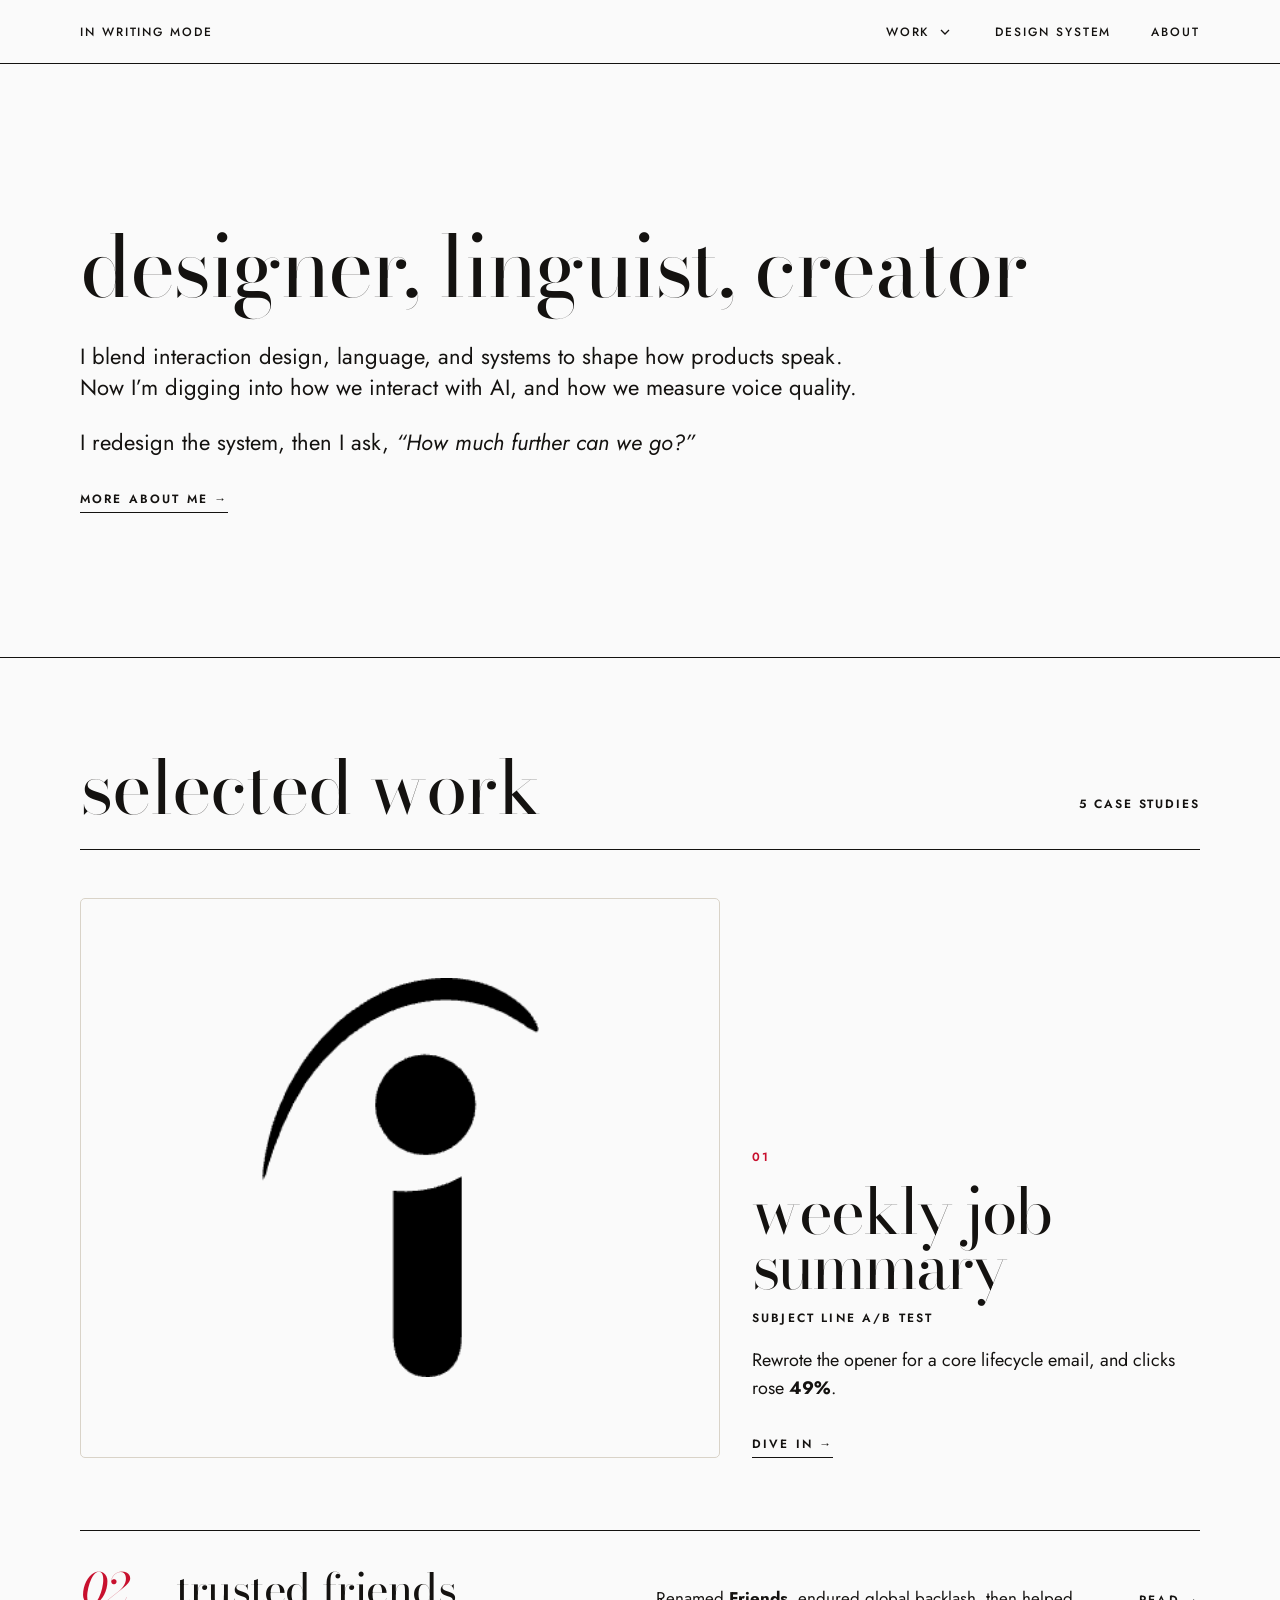
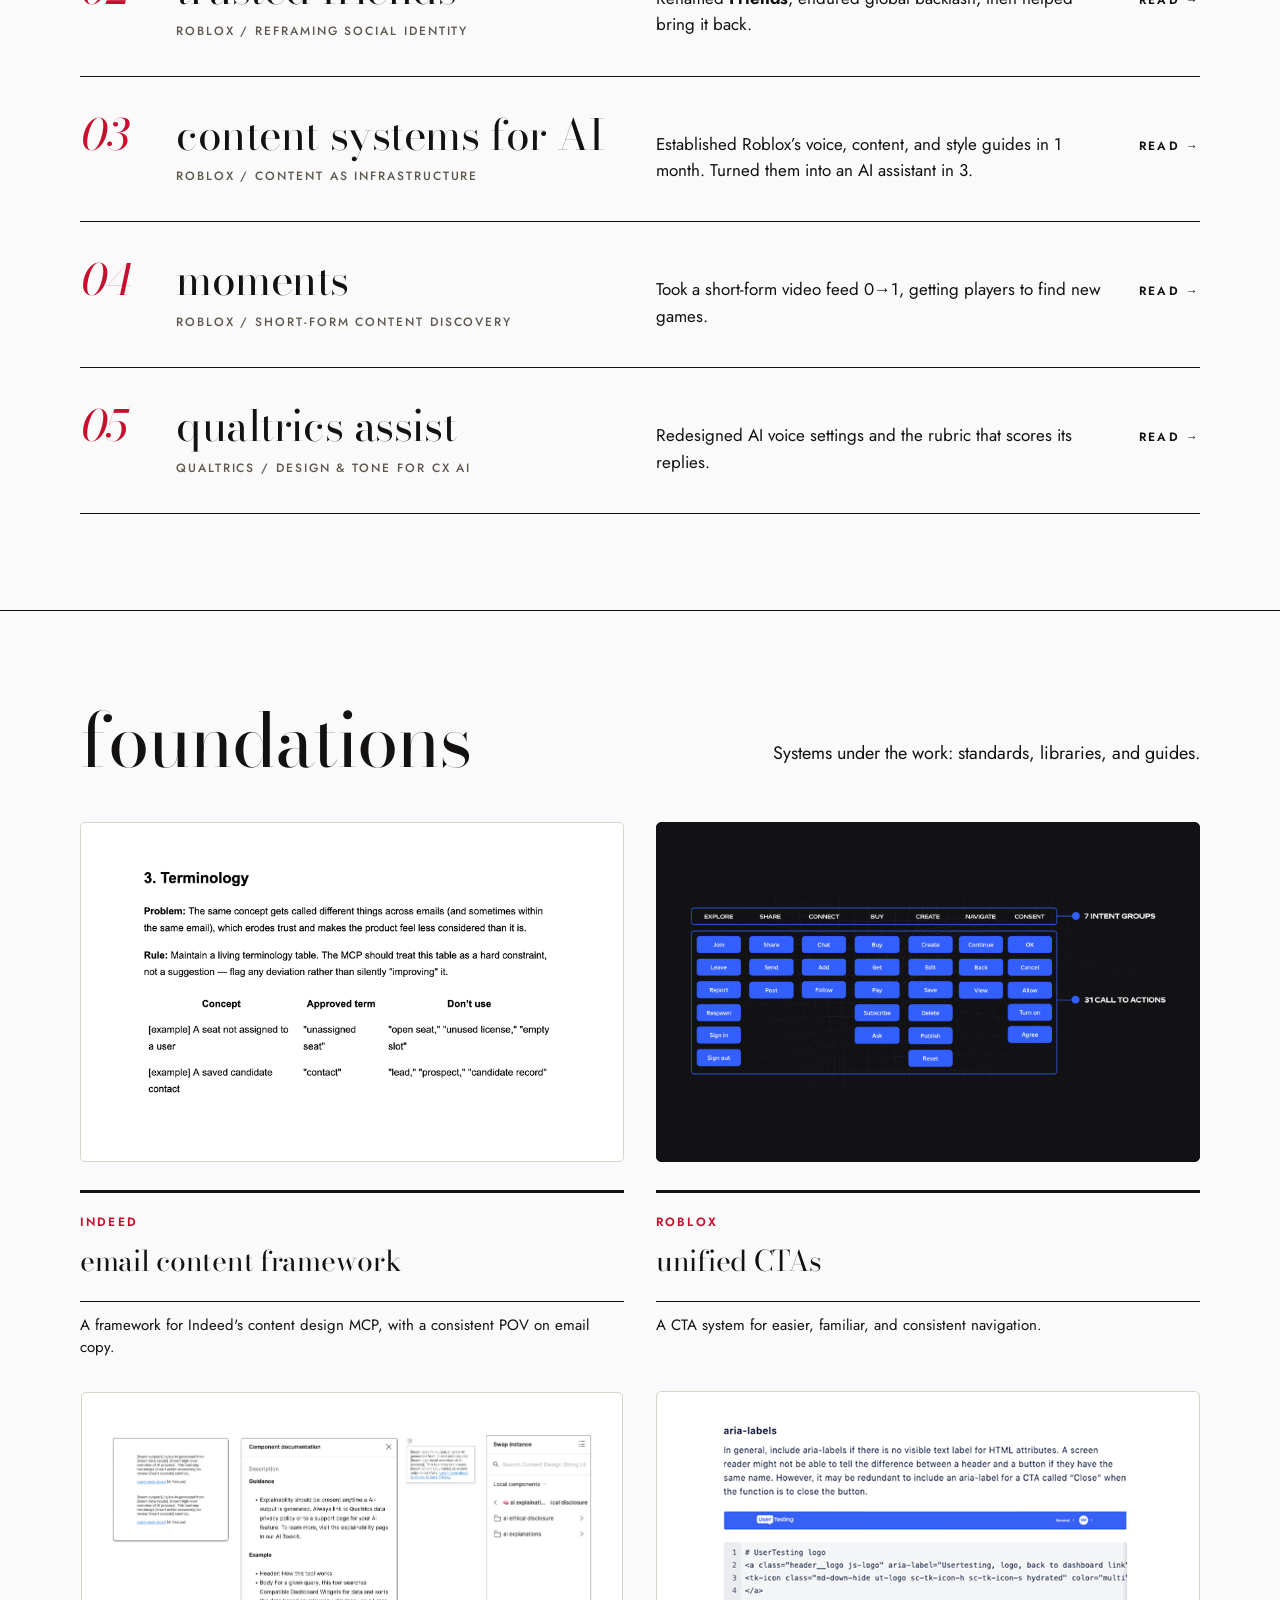
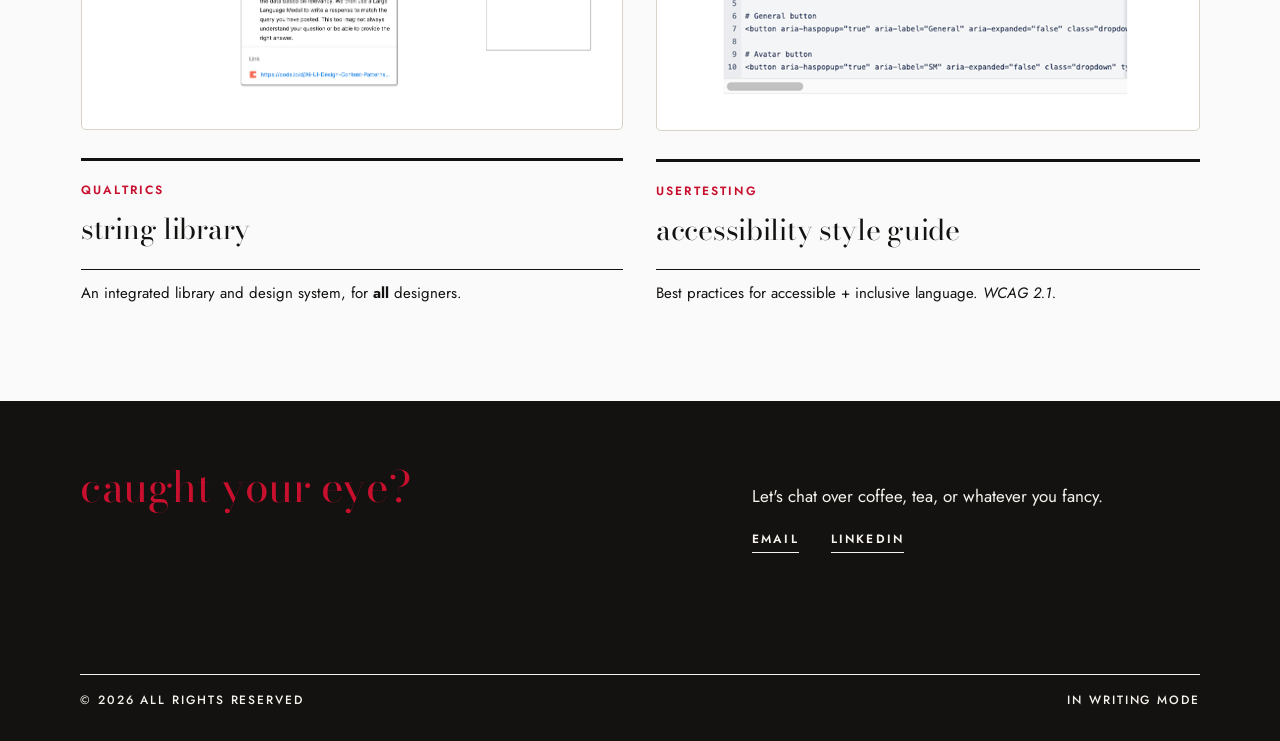
==== commit aa708462: "Add files via upload" ====
--- a/index.html
+++ b/index.html
@@ -3,7 +3,7 @@
 <head>
 <meta charset="utf-8">
 <meta name="viewport" content="width=device-width, initial-scale=1">
-<title>In Writing Mode</title>
+<title>in writing mode</title>
 <meta name="description" content="Sarah Mode is a senior content designer who blends interaction design, language, and systems to shape how products speak.">
 <link rel="icon" href="favicon.ico" sizes="any">
 <link rel="icon" type="image/png" sizes="32x32" href="images/favicon-32.png">
@@ -138,8 +138,10 @@
 .skz-r{position:absolute;opacity:0;width:1px;height:1px;pointer-events:none}.skz-open{display:block;cursor:zoom-in;border-radius:5px;overflow:hidden}.skz-open img{transition:transform .6s cubic-bezier(.2,.7,.2,1)}.skz-open:hover img{transform:scale(1.015)}#skz:focus-visible~figure .skz-open{outline:2px solid #F6F3EE;outline-offset:4px}.skz-ov{display:none;position:fixed;inset:0;z-index:1000;background:rgba(20,18,16,.97);padding:40px;box-sizing:border-box;overflow:auto;cursor:zoom-out}#skz:checked~.skz-ov,#ftz:checked~.skz-ov{display:flex}.skz-ov img{display:block;margin:auto;height:calc(100vh - 80px);max-height:1302px;width:auto;max-width:none;border-radius:5px}.skz-x{position:fixed;z-index:2;top:24px;right:24px;background:#141210;width:48px;height:48px;box-sizing:border-box;border:1px solid #F6F3EE;border-radius:50%;display:flex;align-items:center;justify-content:center;color:#F6F3EE;cursor:pointer}
 .cite{position:relative;cursor:help;border-bottom:1px dotted currentColor;outline:none}.cite-tip{position:absolute;left:50%;bottom:calc(100% + 10px);transform:translate(-50%,4px);width:380px;box-sizing:border-box;padding:14px 16px;background:#141210;color:#F6F3EE;border-radius:5px;font-family:'Jost','Futura','Helvetica Neue',sans-serif;font-size:14px;line-height:1.5;text-align:left;white-space:normal;opacity:0;visibility:hidden;pointer-events:none;transition:opacity .2s,transform .2s,visibility .2s;z-index:20}.cite-tip::after{content:"";position:absolute;top:100%;left:50%;margin-left:-6px;border:6px solid transparent;border-top-color:#141210}.cite:hover .cite-tip,.cite:focus-visible .cite-tip{opacity:1;visibility:visible;transform:translate(-50%,0)}
 #ftz:focus-visible~figure .skz-open{outline:2px solid #141210;outline-offset:4px}
-.ds-btn{width:48px;height:48px;box-sizing:border-box;border:1px solid #141210;border-radius:50%;display:flex;align-items:center;justify-content:center;color:#141210}
+.ds-btn{width:48px;height:48px;box-sizing:border-box;border:1px solid #141210;border-radius:50%;display:flex;align-items:center;justify-content:center;color:#141210;cursor:pointer;transition:background .2s,color .2s}
 .ds-btn.inv{border-color:#F6F3EE;color:#F6F3EE}
+.ds-btn:hover{background:#141210;color:#FAFAFA}
+.ds-btn.inv:hover{background:#F6F3EE;color:#141210}
 .cta{display:inline-block;font-size:12px;font-weight:600;letter-spacing:.18em;text-transform:uppercase;border-bottom:1px solid currentColor;padding-bottom:4px;color:#141210;transition:color .2s}.cta:hover{color:#C8102E}.cta.inv{color:#F6F3EE}.cta.inv:hover{color:#C8102E}
 .qc-r:focus-visible ~ .qc-nav .qc-btn,
 .zs-r:focus-visible ~ .zs-nav .zs-btn{ outline: 2px solid #C8102E; outline-offset: 3px; }
@@ -189,9 +191,11 @@
 @media (hover: hover){ .nav-work:hover .nav-menu, .nav-work:focus-within .nav-menu{ opacity: 1; visibility: visible; transform: none; } .nav-work:hover .nav-caret svg{ transform: rotate(180deg); } }
 .nav-menu::before{ content: ""; position: absolute; left: 0; right: 0; top: -22px; height: 22px; }   /* hover bridge */
 .nav-menu a{ display: grid; grid-template-columns: 32px 1fr; align-items: baseline; padding: 12px 24px; letter-spacing: .16em; }
-.nav-menu a span{ color: #C8102E; font-weight: 600; }
+.nav-menu a .nm-n{ color: #C8102E; font-weight: 600; }
 .nav-menu a:hover, .nav-menu a:focus-visible{ color: #C8102E; }
-.nav-menu a[aria-current="page"]{ border-bottom: 0; padding-bottom: 12px; text-decoration: underline; text-underline-offset: 4px; }
+.nav-menu a, .nav-menu a[aria-current="page"]{ border-bottom: 0; padding-bottom: 12px; text-decoration: none; }
+.nav-menu a:hover .nm-t, .nav-menu a:focus-visible .nm-t, .nav-menu a[aria-current="page"] .nm-t{ text-decoration: underline; text-underline-offset: 4px; }
+.nav-menu a .nm-n{ text-decoration: none !important; }
 .site-nav.is-scrolled .nav-menu{ background: #141210; color: #FAFAFA; border-color: #3A3631; }
 .site-nav.is-scrolled .nav-menu a:hover{ color: #C8102E; }
 @media (max-width: 560px){ .nav-menu{ position: fixed; top: var(--nav-h); left: 0; right: 0; min-width: 0; border-left: 0; border-right: 0; } .nav-menu a{ padding: 14px 20px; } .nav-menu::before{ display: none; } }
@@ -201,6 +205,9 @@
 .outline[hidden]{ display: none; }
 .outline-panel{ width: 248px; background: #FAFAFA; color: #141210; border: 1px solid #141210; box-shadow: 0 6px 24px rgba(20,18,16,.08); }
 .outline-toggle{ width: 100%; display: flex; justify-content: space-between; align-items: center; gap: 12px; padding: 14px 16px; border: 0; background: none; color: inherit; cursor: pointer; font: 600 11px/1 'Jost', 'Futura', sans-serif; letter-spacing: .18em; text-transform: uppercase; }
+.outline-toggle{ transition: background-color .2s ease, color .2s ease; }
+.outline-toggle:hover, .outline:not(.is-collapsed) .outline-toggle{ background: #141210; color: #FAFAFA; }
+.outline:not(.is-collapsed) .outline-list{ border-top-color: #141210; }
 .outline-toggle svg{ transition: transform .2s ease; flex: none; }
 .outline.is-collapsed .outline-toggle svg{ transform: rotate(180deg); }
 .outline-list{ list-style: none; margin: 0; padding: 4px 0 10px; border-top: 1px solid #D9D3C8; max-height: 50vh; overflow-y: auto; }
@@ -209,6 +216,7 @@
 .outline-list a::before{ content: ""; position: absolute; left: 16px; top: 50%; width: 5px; height: 5px; margin-top: -2.5px; border-radius: 50%; background: transparent; transition: background .2s; }
 .outline-list a:hover{ color: #C8102E; }
 .outline-list a.is-active{ color: #141210; }
+.outline-list b{ font-weight: 600; }
 .outline-list a.is-active::before{ background: #C8102E; }
 .to-top{ width: 44px; height: 44px; flex: none; display: flex; align-items: center; justify-content: center; border-radius: 50%; border: 1px solid #141210; background: #FAFAFA; color: #141210; cursor: pointer; opacity: 0; visibility: hidden; transform: translateY(6px); transition: opacity .2s, transform .2s, visibility .2s, background .2s, color .2s; box-shadow: 0 6px 24px rgba(20,18,16,.08); }
 .to-top.is-visible{ opacity: 1; visibility: visible; transform: none; }
@@ -216,6 +224,15 @@
 .page h2[data-outline]{ scroll-margin-top: calc(var(--nav-h) + 24px); }
 @media (max-width: 760px){ .outline{ right: 12px; bottom: 12px; } .outline-panel{ width: 210px; } }
 @media (prefers-reduced-motion: reduce){ .nav-menu, .to-top, .outline-toggle svg{ transition: none; } }
+
+/* ---------- click to enlarge: fit the whole image on screen, no scrolling ---------- */
+body > .skz-ov{ display: none !important; position: fixed; inset: 0; z-index: 1000; box-sizing: border-box; padding: 48px; overflow: hidden; align-items: center; justify-content: center; background: rgba(20,18,16,.97); cursor: zoom-out; }
+body > .skz-ov.is-open{ display: flex !important; animation: lb-in .2s ease both; }
+body > .skz-ov img{ display: block; width: auto !important; height: auto !important; max-width: 100% !important; max-height: 100% !important; margin: 0 !important; object-fit: contain; border-radius: 5px; }
+html.lb-open{ overflow: hidden; }
+@keyframes lb-in{ from{ opacity: 0; } to{ opacity: 1; } }
+@media (max-width: 760px){ body > .skz-ov{ padding: 64px 12px; } }
+@media (prefers-reduced-motion: reduce){ body > .skz-ov.is-open{ animation: none; } }
 </style>
 </head>
 <body>
@@ -228,11 +245,11 @@
       <a href="#work" data-route="work" data-nav="work">Work</a>
       <button class="nav-caret" type="button" aria-expanded="false" aria-controls="nav-menu" aria-label="Case studies"><svg width="10" height="6" viewBox="0 0 10 6" fill="none" aria-hidden="true"><path d="M1 1l4 4 4-4" stroke="currentColor" stroke-width="1.3"/></svg></button>
       <ul class="nav-menu" id="nav-menu">
-        <li><a href="#weekly-job-summary" data-route="weekly-job-summary" data-nav="weekly-job-summary"><span>01</span>Weekly job summary</a></li>
-        <li><a href="#trusted-friends" data-route="trusted-friends" data-nav="trusted-friends"><span>02</span>Trusted friends</a></li>
-        <li><a href="#ai-content-systems" data-route="ai-content-systems" data-nav="ai-content-systems"><span>03</span>Content systems for AI</a></li>
-        <li><a href="#moments" data-route="moments" data-nav="moments"><span>04</span>Moments</a></li>
-        <li><a href="#qualtrics-assist" data-route="qualtrics-assist" data-nav="qualtrics-assist"><span>05</span>Qualtrics Assist</a></li>
+        <li><a href="#weekly-job-summary" data-route="weekly-job-summary" data-nav="weekly-job-summary"><span class="nm-n">01</span><span class="nm-t">Weekly job summary</span></a></li>
+        <li><a href="#trusted-friends" data-route="trusted-friends" data-nav="trusted-friends"><span class="nm-n">02</span><span class="nm-t">Trusted friends</span></a></li>
+        <li><a href="#ai-content-systems" data-route="ai-content-systems" data-nav="ai-content-systems"><span class="nm-n">03</span><span class="nm-t">Content systems for AI</span></a></li>
+        <li><a href="#moments" data-route="moments" data-nav="moments"><span class="nm-n">04</span><span class="nm-t">Moments</span></a></li>
+        <li><a href="#qualtrics-assist" data-route="qualtrics-assist" data-nav="qualtrics-assist"><span class="nm-n">05</span><span class="nm-t">Qualtrics Assist</span></a></li>
       </ul>
     </li>
     <li><a href="#design-system" data-route="design-system" data-nav="design-system">Design system</a></li>
@@ -242,16 +259,16 @@
 
 <div id="content" tabindex="-1">
 <!-- ===================== PAGE: home ===================== -->
-<main class="page" id="page-home" data-title="In Writing Mode" style="background: #FAFAFA">
+<main class="page" id="page-home" data-title="in writing mode" style="background: #FAFAFA">
 
 
 
 
 <section id="top" style="padding: calc(160px * var(--vy)) var(--gx) calc(144px * var(--vy)) var(--gx); display: flex; flex-direction: column; background-color: #fafafa">
 <h1 style="margin: 0 0 0 0; font-family: 'Didot', 'Bodoni Moda', 'Bodoni 72', serif; font-weight: 400; font-size: clamp(46px, 6.667vw, 96px); line-height: 1; letter-spacing: -0.015em">designer, linguist, creator</h1>
-<p style="margin: 40px 0 0 0; max-width: min(780px, 100%); font-weight: 400; width: 911px; font-size: 22px; line-height: 1.4">I blend interaction design, language, and systems to shape how products speak. Now I’m digging into how we interact with AI, and how we measure voice quality.</p>
+<p style="margin: 40px 0 0 0; max-width: min(780px, 100%); font-weight: 400; width: 911px; font-size: 22px; line-height: 1.4; margin-top: 32px">I blend interaction design, language, and systems to shape how products speak. Now I’m digging into how we interact with AI, and how we measure voice quality.</p>
 <p style="margin: 24px 0 0 0; max-width: 780px; font-weight: 400; font-size: 22px; line-height: 1.4">I redesign the system, then I ask, <span style="font-style: italic">“How much further can we go?”</span></p>
-<a href="#about" data-route="about" style="margin-top: 40px; align-self: flex-start; font-size: 12px; font-weight: 600; letter-spacing: 0.18em; text-transform: uppercase; border-bottom: 1px solid #141210; padding-bottom: 4px">More about me →</a>
+<a href="#about" data-route="about" style="margin-top: 32px; align-self: flex-start; font-size: 12px; font-weight: 600; letter-spacing: 0.18em; text-transform: uppercase; border-bottom: 1px solid #141210; padding-bottom: 4px">More about me →</a>
 </section>
 
 
@@ -259,16 +276,16 @@
 <section id="work" style="padding: calc(96px * var(--vy)) var(--gx) calc(96px * var(--vy)) var(--gx); border-top: 1px solid #141210; display: flex; flex-direction: column; background-color: #FAFAFA">
 <div style="display: flex; justify-content: space-between; align-items: flex-end; padding-bottom: 28px; border-bottom: 1px solid #141210">
 <h2 style="margin: 0 0 0 0; font-family: 'Didot', 'Bodoni Moda', 'Bodoni 72', serif; font-weight: 400; font-size: clamp(40px, 5.833vw, 84px); line-height: 0.9; letter-spacing: -0.015em">selected work</h2>
-<div style="font-size: 12px; font-weight: 500; letter-spacing: 0.16em; text-transform: uppercase; padding-bottom: 8px">5 CASE STUDIES</div>
-</div>
-
-<article style="margin-top: calc(56px * var(--vy)); display: grid; grid-template-columns: repeat(12, minmax(0, 1fr)); column-gap: 32px; align-items: end">
+<div style="font-size: 12px; font-weight: 600; letter-spacing: 0.16em; text-transform: uppercase; padding-bottom: 8px">5 CASE STUDIES</div>
+</div>
+
+<article style="margin-top: calc(48px * var(--vy)); display: grid; grid-template-columns: repeat(12, minmax(0, 1fr)); column-gap: 32px; align-items: end">
 <a href="#weekly-job-summary" data-route="weekly-job-summary" class="hz" aria-label="Read the weekly job summary case study" style="grid-column: span 7; min-height: 560px; box-sizing: border-box; display: flex; align-items: center; justify-content: center; background-color: #FAFAFA; border: 1px solid #D9D3C8; border-radius: 5px" target="_blank" rel="noopener noreferrer"><img src="images/indeed-logo.webp" alt="Indeed logo" style="display: block; width: 400px; max-width: 100%; height: 399px; object-fit: contain"></a>
 <div style="grid-column: 8 / span 5; display: flex; flex-direction: column">
 <div style="font-size: 12px; font-weight: 600; letter-spacing: 0.18em; text-transform: uppercase; color: #C8102E">01</div>
 <h3 style="margin: 18px 0 0 0; font-family: 'Didot', 'Bodoni Moda', 'Bodoni 72', serif; font-weight: 400; font-size: clamp(35px, 5.000vw, 72px); line-height: 0.85; letter-spacing: -0.03em">weekly job summary</h3>
 <div style="margin-top: 16px; font-weight: 600; text-transform: uppercase; font-size: 12px; letter-spacing: 0.18em">SUBJECT LINE A/B TEST</div>
-<p style="margin: 20px 0 0 0; font-size: 18px; width: 516px; max-width: 100%; line-height: 1.55"><span style="font-size: 15px">Rewrote the opener for Indeed’s core lifecycle email, and clicks rose&nbsp;<b>49%</b>.</span></p>
+<p style="margin: 20px 0 0 0; width: 516px; max-width: 100%; line-height: 1.55; font-size: 18px"><span style="font-size: 18px; font-family: 'Jost'">Rewrote the opener for a core lifecycle email, and clicks rose&nbsp;<b>49%</b>.</span></p>
 <a href="#weekly-job-summary" data-route="weekly-job-summary" style="margin-top: 32px; align-self: flex-start; font-size: 12px; font-weight: 600; letter-spacing: 0.18em; text-transform: uppercase; border-bottom: 1px solid #141210; padding-bottom: 4px" target="_blank" rel="noopener noreferrer">DIVE IN →</a>
 </div>
 </article>
@@ -318,7 +335,7 @@
 <h2 style="grid-column: span 7; margin: 0 0 0 0; font-family: 'Didot', 'Bodoni Moda', 'Bodoni 72', serif; font-weight: 400; font-size: clamp(40px, 5.833vw, 84px); line-height: 0.9; letter-spacing: -0.015em">foundations</h2>
 <p style="grid-column: 8 / span 5; margin: 0 0 0 0; padding-bottom: 6px; font-size: 18px; text-align: right; line-height: 1.55">Systems under the work: standards, libraries, and guides.</p>
 </div>
-<div style="margin-top: calc(56px * var(--vy)); display: grid; grid-template-columns: repeat(2, minmax(0, 1fr)); gap: 32px">
+<div style="margin-top: calc(48px * var(--vy)); display: grid; grid-template-columns: repeat(2, minmax(0, 1fr)); gap: 32px">
 <article id="email-framework" style="display: flex; flex-direction: column">
 <div class="hz" style="aspect-ratio: 16 / 10; box-sizing: border-box; padding: 24px 24px 24px 24px; display: flex; align-items: center; justify-content: center; background-color: #ffffff; border: 1px solid #E6E1D8; border-color: #d9d3c8; border-radius: 5px"><img src="images/home-email-framework.png" alt="Terminology section of Indeed’s email content framework: the problem, a rule that the content design MCP treats a living terminology table as a hard constraint, and a table of concepts, approved terms, and terms not to use, such as “unassigned seat” instead of “open seat”." style="display: block; max-width: min(100%, 100%); max-height: 100%; object-fit: contain; width: 750px; height: auto; aspect-ratio: 750 / 417" width="750" height="417"></div>
 <div style="margin-top: 28px; border-top: 3px solid #141210; padding-top: 20px; display: flex; flex-direction: column; gap: 14px">
@@ -399,13 +416,13 @@
 </main>
 
 <!-- ===================== PAGE: about ===================== -->
-<main class="page" id="page-about" data-title="About — In Writing Mode" style="background: #FAFAFA" hidden>
+<main class="page" id="page-about" data-title="about — in writing mode" style="background: #FAFAFA" hidden>
 
 
 
 
 <!-- ========== HERO + STORY ========== -->
-<section style="flex-shrink: 0; padding: calc(120px * var(--vy)) var(--gx) 0 var(--gx); display: grid; grid-template-columns: repeat(12, minmax(0, 1fr)); column-gap: 32px; align-items: end">
+<section style="flex-shrink: 0; padding: calc(120px * var(--vy)) var(--gx) 0 var(--gx); display: grid; grid-template-columns: repeat(12, minmax(0, 1fr)); column-gap: 32px; align-items: end; padding-top: calc(96px * var(--vy))">
 <div style="grid-column: 1 / span 7; display: flex; flex-direction: column; align-self: end; width: 690px; max-width: 100%">
 <h1 style="margin: 0 0 0 0; font-family: 'Didot', 'Bodoni Moda', 'Bodoni 72', serif; font-weight: 400; font-size: clamp(46px, 6.667vw, 96px); line-height: 1; letter-spacing: -0.015em">bonjour, <i>hi</i></h1>
 <p style="margin: 24px 0 0 0; font-family: 'Didot', 'Bodoni Moda', 'Bodoni 72', serif; font-style: italic; color: #5E574D; font-size: clamp(24px, 2.222vw, 32px); line-height: 1.1; letter-spacing: -0.01em">Something I picked up in Montreal cafés.</p>
@@ -415,14 +432,14 @@
 <p style="margin: 0 0 0 0; text-align: justify; font-size: 19px; line-height: 1.7">But I’m used to pivoting and making sense of ambiguity. I make systems where there are none, toil until they stick. You'll spot personal touches through all my work, and I always strive to raise the bar for users, my team, and myself.<br></p>
 </div>
 </div>
-<img loading="lazy" src="images/about-portrait.png" alt="Black-and-white portrait of Sarah" style="grid-column: 8 / span 5; align-self: end; display: block; width: 100%; height: auto; aspect-ratio: 405 / 568; object-fit: cover; border-radius: 10px; border-style: solid; border-width: 1px; border-color: #5e574d">
+<img loading="lazy" src="images/about-portrait.png" alt="Black-and-white portrait of Sarah" style="grid-column: 8 / span 5; align-self: end; display: block; width: 100%; height: auto; aspect-ratio: 405 / 568; object-fit: cover; border-radius: 5px; opacity: 1; border-style: solid; border-width: 1px; border-color: #F2F2F2">
 </section>
 
 <!-- ========== EXPERIENCE ========== -->
-<section style="flex-shrink: 0; padding: calc(120px * var(--vy)) var(--gx) 0 var(--gx); display: flex; flex-direction: column; padding-top: calc(108px * var(--vy))">
+<section style="flex-shrink: 0; padding: calc(120px * var(--vy)) var(--gx) 0 var(--gx); display: flex; flex-direction: column; padding-top: calc(96px * var(--vy))">
 <div style="display: flex; justify-content: space-between; align-items: flex-end; padding-bottom: 28px; border-bottom: 1px solid #141210">
 <h2 style="margin: 0 0 0 0; font-family: 'Didot', 'Bodoni Moda', 'Bodoni 72', serif; font-weight: 400; font-size: clamp(24px, 3.333vw, 48px); line-height: 0.85; letter-spacing: -0.03em">experience</h2>
-<div style="font-size: 12px; font-weight: 500; letter-spacing: 0.16em; text-transform: uppercase; padding-bottom: 8px">DESIGNING SINCE 2020</div>
+<div style="font-size: 12px; font-weight: 600; letter-spacing: 0.16em; text-transform: uppercase; padding-bottom: 8px">DESIGNING SINCE 2020</div>
 </div>
 <div style="display: grid; grid-template-columns: repeat(12, minmax(0, 1fr)); column-gap: 32px; align-items: baseline; padding: 28px 0 28px 0; border-bottom: 1px solid #D9D3C8">
 <div style="grid-column: span 3; font-size: 12px; font-weight: 600; letter-spacing: 0.18em; text-transform: uppercase; color: #C8102E">2026 – NOW</div>
@@ -460,13 +477,13 @@
 <div style="grid-column: 6 / span 7; display: flex; flex-direction: column; gap: 6px; font-family: 'Didot', 'Bodoni Moda', 'Bodoni 72', serif; font-style: italic; font-size: clamp(24px, 2.222vw, 32px); line-height: 1.1; letter-spacing: -0.01em">
 <div style="font-size: 24px; line-height: 1.1">…what book I’m reading now</div>
 <div style="font-size: 24px; line-height: 1.1">…my time as a radio show host</div>
-<div style="font-size: 24px; line-height: 1.1">…the screenplay still yet to put to page</div>
+<div style="font-size: 24px; line-height: 1.1">…the screenplay I’ve yet to put to page</div>
 </div>
 </div>
 </section>
 
 <!-- ========== WHAT OTHERS HAVE TO SAY ========== -->
-<section style="flex-shrink: 0; padding: calc(140px * var(--vy)) var(--gx) calc(140px * var(--vy)) var(--gx); display: grid; grid-template-columns: repeat(12, minmax(0, 1fr)); column-gap: 32px; align-items: start; padding-top: calc(108px * var(--vy)); padding-bottom: calc(64px * var(--vy))">
+<section style="flex-shrink: 0; padding: calc(140px * var(--vy)) var(--gx) calc(140px * var(--vy)) var(--gx); display: grid; grid-template-columns: repeat(12, minmax(0, 1fr)); column-gap: 32px; align-items: start; padding-top: calc(96px * var(--vy)); padding-bottom: calc(64px * var(--vy))">
 <h2 style="grid-column: 1 / -1; margin: 0 0 calc(72px * var(--vy)) 0; padding-bottom: 28px; border-bottom: 1px solid #141210; font-family: 'Didot', 'Bodoni Moda', 'Bodoni 72', serif; font-weight: 400; margin-bottom: calc(64px * var(--vy)); font-size: clamp(24px, 3.333vw, 48px); line-height: 0.85; letter-spacing: -0.03em">what others say</h2>
 <div class="qc" role="region" aria-roledescription="carousel" aria-label="What others have to say" style="grid-column: 2 / span 9; position: relative; font-family: 'Jost', 'Futura', 'Helvetica Neue', sans-serif">
 <input type="radio" name="qc" id="qc1" class="qc-r" checked="" aria-label="Quote 1">
@@ -481,14 +498,14 @@
 </div>
 </figure>
 <figure class="qc-s qc-s2" aria-roledescription="slide" aria-label="Quote 2 of 3" style="grid-area: 1 / 1; margin: 0 0 0 0; display: grid; grid-template-columns: 56px minmax(0, 1fr); column-gap: 8px; align-self: start">
-<div aria-hidden="true" style="font-family: Didot; font-weight: 600; font-size: clamp(31px, 4.444vw, 64px); line-height: 0.9; color: #3A3531">“</div>
+<div aria-hidden="true" style="font-family: Didot; font-weight: 600; font-size: clamp(31px, 4.444vw, 64px); line-height: 0.9; color: #c8102e">“</div>
 <div style="display: flex; flex-direction: column; gap: 20px; padding-top: 18px">
 <blockquote style="margin: 0 0 0 0; font-family: 'Jost', 'Futura', sans-serif; font-weight: 400; font-size: 22px; line-height: 1.55; letter-spacing: 0.01em; text-align: justify; color: #141210"><span style="letter-spacing: 0.22px">Sarah exemplifies </span><b style="letter-spacing: 0.22px">the ideal content designer</b><span style="letter-spacing: 0.22px">, blending creativity, technical skill, and commitment to collaboration. Her contributions not only shape the content itself but enhance the overall design process, making her an invaluable asset to any team.</span></blockquote>
 <figcaption style="font-size: 12px; font-weight: 600; letter-spacing: 0.18em; text-transform: uppercase; color: #5E574D">— SENIOR PRODUCT MANAGER, QUALTRICS</figcaption>
 </div>
 </figure>
 <figure class="qc-s qc-s3" aria-roledescription="slide" aria-label="Quote 3 of 3" style="grid-area: 1 / 1; margin: 0 0 0 0; display: grid; grid-template-columns: 56px minmax(0, 1fr); column-gap: 8px; align-self: start">
-<div aria-hidden="true" style="font-family: Didot; font-weight: 600; font-size: clamp(31px, 4.444vw, 64px); line-height: 0.9; color: #3A3531">“</div>
+<div aria-hidden="true" style="font-family: Didot; font-weight: 600; font-size: clamp(31px, 4.444vw, 64px); line-height: 0.9; color: #c8102e">“</div>
 <div style="display: flex; flex-direction: column; gap: 20px; padding-top: 18px">
 <blockquote style="margin: 0 0 0 0; font-family: 'Jost', 'Futura', sans-serif; font-weight: 400; font-size: 22px; line-height: 1.55; letter-spacing: 0.01em; text-align: justify; color: #2A2622"><span></span><span style="color: rgb(20, 18, 16); letter-spacing: 0.22px">She </span><b style="color: rgb(20, 18, 16); letter-spacing: 0.22px">masterfully</b><span style="color: rgb(20, 18, 16); letter-spacing: 0.22px"> conveyed a challenging concept in prototype with limited space for content that left customers with no further burning questions on machine learning like we’ve had in the past.</span><span style="white-space: pre-wrap"></span></blockquote>
 <figcaption style="font-size: 12px; font-weight: 600; letter-spacing: 0.18em; text-transform: uppercase; color: #5E574D">— STAFF UX RESEARCHER, QUALTRICS</figcaption>
@@ -531,7 +548,7 @@
 </main>
 
 <!-- ===================== PAGE: weekly-job-summary ===================== -->
-<main class="page" id="page-weekly-job-summary" data-title="Weekly job summary — In Writing Mode" style="background: #FAFAFA" hidden>
+<main class="page" id="page-weekly-job-summary" data-title="weekly job summary — in writing mode" style="background: #FAFAFA" hidden>
 
 
 
@@ -546,7 +563,7 @@
 </div>
 <h1 style="margin: 32px 0 0 0; font-family: 'Didot', 'Bodoni Moda', 'Bodoni 72', serif; font-weight: 400; font-size: clamp(35px, 5.000vw, 72px); line-height: 0.85; letter-spacing: -0.03em">weekly job summary</h1>
 <div style="margin-top: calc(48px * var(--vy)); padding-top: 24px; border-top: 1px solid #141210">
-<dl style="margin: 0 0 0 0; display: grid; grid-template-columns: repeat(4, minmax(0, 1fr)); column-gap: 32px"><div style="display: flex; flex-direction: column; gap: 8px"><dt style="font-size: 11px; text-transform: uppercase; color: #5E574D; font-weight: 600; letter-spacing: 0.16em">Scope</dt><dd style="margin: 0 0 0 0; font-size: 16px; line-height: 1.45">Content design</dd></div><div style="display: flex; flex-direction: column; gap: 8px"><dt style="font-size: 11px; text-transform: uppercase; color: #5E574D; font-weight: 600; letter-spacing: 0.16em">Company</dt><dd style="margin: 0 0 0 0; font-size: 16px; line-height: 1.45">Indeed</dd></div><div style="display: flex; flex-direction: column; gap: 8px"><dt style="font-size: 11px; text-transform: uppercase; color: #5E574D; font-weight: 600; letter-spacing: 0.16em">For</dt><dd style="margin: 0 0 0 0; font-size: 16px; line-height: 1.45">Employers across all m10n streams</dd></div><div style="display: flex; flex-direction: column; gap: 8px"><dt style="font-size: 11px; text-transform: uppercase; color: #5E574D; font-weight: 600; letter-spacing: 0.16em">With</dt><dd style="margin: 0 0 0 0; font-size: 16px; line-height: 1.45">UX, product, marketing</dd></div></dl>
+<dl style="margin: 0 0 0 0; display: grid; grid-template-columns: repeat(4, minmax(0, 1fr)); column-gap: 32px"><div style="display: flex; flex-direction: column; gap: 8px"><dt style="font-size: 11px; text-transform: uppercase; color: #5E574D; font-weight: 600; letter-spacing: 0.16em">Scope</dt><dd style="margin: 0 0 0 0; font-size: 16px; line-height: 1.45">Content design</dd></div><div style="display: flex; flex-direction: column; gap: 8px"><dt style="font-size: 11px; text-transform: uppercase; color: #5E574D; font-weight: 600; letter-spacing: 0.16em">Company</dt><dd style="margin: 0 0 0 0; font-size: 16px; line-height: 1.45">Indeed</dd></div><div style="display: flex; flex-direction: column; gap: 8px"><dt style="font-size: 11px; text-transform: uppercase; color: #5E574D; font-weight: 600; letter-spacing: 0.16em">For</dt><dd style="margin: 0 0 0 0; font-size: 16px; line-height: 1.45">Employers across all monetization streams</dd></div><div style="display: flex; flex-direction: column; gap: 8px"><dt style="font-size: 11px; text-transform: uppercase; color: #5E574D; font-weight: 600; letter-spacing: 0.16em">With</dt><dd style="margin: 0 0 0 0; font-size: 16px; line-height: 1.45">UX, product, marketing</dd></div></dl>
 </div>
 </section>
 
@@ -557,12 +574,12 @@
 
 <!-- ========== OPENING (drop cap) ========== -->
 <section style="flex-shrink: 0; padding: calc(64px * var(--vy)) var(--gx) 0 var(--gx); display: flex; flex-direction: column; gap: 24px; font-size: 19px; line-height: 1.7; padding-top: 0px">
-<p style="margin: 0 0 0 0; line-height: 1.7"><span style="float: left; font-family: Didot, 'Bodoni Moda', 'Bodoni 72', serif; font-weight: 400; font-size: clamp(81px, 11.667vw, 168px); line-height: 0.74; padding: 12px 18px 0px 0px; color: rgb(200, 16, 46)">T</span><span style="font-weight: 500; color: rgb(200, 16, 46)">he Weekly Job Summary is a core lifecycle email reaching 550K+ employers per week.</span> It drives ~1,700 lifecycle-spender conversions per month across upsell and reactivation streams. But according to UXR, employers wanted a more <b>action-oriented&nbsp;</b>and&nbsp;<b>personalized</b>&nbsp;subject line.<br><br>So we built an A/B test variant incorporating both.</p>
+<p style="margin: 0 0 0 0; line-height: 1.7; width: 1280px; max-width: calc(100vw - 2 * var(--gx))"><span style="float: left; font-family: Didot, 'Bodoni Moda', 'Bodoni 72', serif; font-weight: 400; font-size: clamp(81px, 11.667vw, 168px); line-height: 0.74; padding: 12px 18px 0px 0px; color: rgb(200, 16, 46)">T</span><span style="font-weight: 500; color: rgb(200, 16, 46)">he Weekly Job Summary is a core lifecycle email reaching 550K+ employers per week.</span> It drives ~1,700 lifecycle-spender conversions per month across upsell and reactivation streams. But according to UXR, employers wanted a more <b>action-oriented&nbsp;</b>and&nbsp;<b>personalized</b>&nbsp;subject line.<br><br>So we built an A/B test variant incorporating both.</p>
 </section>
 
 <!-- ========== ROLE ========== -->
 <section style="flex-shrink: 0; padding: calc(64px * var(--vy)) var(--gx) 0 var(--gx)">
-<p style="margin: 0 0 0 0; font-family: 'Didot', 'Bodoni Moda', 'Bodoni 72', serif; font-weight: 400; max-width: 640px; font-size: clamp(24px, 2.222vw, 32px); line-height: 1.1; letter-spacing: -0.01em">I led the subject line and preheader, from <span style="font-style: italic; color: rgb(200, 16, 46)">feedback synthesis to the final test copy.</span></p>
+<p style="margin: 0 0 0 0; font-family: 'Didot', 'Bodoni Moda', 'Bodoni 72', serif; font-weight: 400; max-width: min(640px, 100%); font-size: clamp(24px, 2.222vw, 32px); line-height: 1.1; letter-spacing: -0.01em; width: 640px">I led the subject line and preheader, from <span style="font-style: italic; color: rgb(200, 16, 46)">feedback synthesis to the final test copy.</span></p>
 </section>
 
 
@@ -585,16 +602,16 @@
 <section style="flex-shrink: 0; padding: calc(100px * var(--vy)) var(--gx) 0 var(--gx); display: grid; grid-template-columns: repeat(12, minmax(0, 1fr)); column-gap: 32px; align-items: start; padding-top: calc(96px * var(--vy))">
 <h2 style="grid-column: 1 / -1; margin: 0 0 40px 0; font-family: 'Didot', 'Bodoni Moda', 'Bodoni 72', serif; font-weight: 400; margin-bottom: 32px; font-size: clamp(24px, 3.333vw, 48px); line-height: 1.05; letter-spacing: -0.01em">workshopping the line</h2>
 <div style="grid-column: 1 / span 6; display: flex; flex-direction: column; border-bottom: 1px solid #D9D3C8">
-<div style="font-size: 11px; text-transform: uppercase; color: #5E574D; padding-bottom: 14px; font-weight: 500; letter-spacing: 0.16em">Feedback</div>
+<div style="font-size: 11px; text-transform: uppercase; color: #5E574D; padding-bottom: 14px; font-weight: 600; letter-spacing: 0.16em">Feedback</div>
 <div style="display: grid; grid-template-columns: 120px minmax(0, 1fr); column-gap: 24px; padding: 18px 0 18px 0; border-top: 1px solid #D9D3C8"><div style="font-family: 'IBM Plex Mono', 'SF Mono', Menlo, monospace; font-size: 12px; letter-spacing: 0.08em; text-transform: uppercase; color: #C8102E; padding-top: 3px">Employers</div><div style="font-size: 17px; line-height: 1.55">Prefer a subject line that includes a problem or something they need to take action on <i>(e.g. 6 candidates waiting)</i></div></div>
 <div style="display: grid; grid-template-columns: 120px minmax(0, 1fr); column-gap: 24px; padding: 18px 0 18px 0; border-top: 1px solid #D9D3C8"><div style="font-family: 'IBM Plex Mono', 'SF Mono', Menlo, monospace; font-size: 12px; letter-spacing: 0.08em; text-transform: uppercase; color: #C8102E; padding-top: 3px">Claude</div><div style="font-size: 17px; line-height: 1.55">Personalization boosts open rate; numbers and specifics outperform vague language</div></div>
 <div style="display: grid; grid-template-columns: 120px minmax(0, 1fr); column-gap: 24px; padding: 18px 0 18px 0; border-top: 1px solid #D9D3C8"><div style="font-family: 'IBM Plex Mono', 'SF Mono', Menlo, monospace; font-size: 12px; letter-spacing: 0.08em; text-transform: uppercase; color: #C8102E; padding-top: 3px">SENIOR PM</div><div style="font-size: 17px; line-height: 1.55">Personalization aligns with direction from leadership</div></div>
 <div style="display: grid; grid-template-columns: 120px minmax(0, 1fr); column-gap: 24px; padding: 18px 0 18px 0; border-top: 1px solid #D9D3C8"><div style="font-family: 'IBM Plex Mono', 'SF Mono', Menlo, monospace; font-size: 12px; letter-spacing: 0.08em; text-transform: uppercase; color: #C8102E; padding-top: 3px">UXD</div><div style="font-size: 17px; line-height: 1.55">Use “jobs,” not “roles”; be careful with using “perform”</div></div>
 </div>
 <div style="grid-column: 8 / span 5; display: flex; flex-direction: column">
-<div style="font-size: 11px; text-transform: uppercase; color: #5E574D; padding-bottom: 14px; border-bottom: 1px solid #D9D3C8; font-weight: 500; letter-spacing: 0.16em">Current</div>
+<div style="font-size: 11px; text-transform: uppercase; color: #5E574D; padding-bottom: 14px; border-bottom: 1px solid #D9D3C8; font-weight: 600; letter-spacing: 0.16em">Current</div>
 <div style="display: flex; flex-direction: column; gap: 6px; padding: 12px 0 12px 0"><div><span style="font-family: 'IBM Plex Mono', 'SF Mono', Menlo, monospace; font-size: 15px; line-height: 1.5; padding: 8px 12px 8px 12px; background: #F2F2F2; display: inline-block">Weekly Job Summary</span></div></div>
-<div style="font-size: 11px; text-transform: uppercase; color: #5E574D; padding: 18px 0 4px 0; border-top: 1px solid #D9D3C8; margin-top: 8px; font-weight: 500; letter-spacing: 0.16em">Ideas from the team</div>
+<div style="font-size: 11px; text-transform: uppercase; color: #5E574D; padding: 18px 0 4px 0; border-top: 1px solid #D9D3C8; margin-top: 8px; font-weight: 600; letter-spacing: 0.16em">Ideas from the team</div>
 <div style="display: flex; flex-direction: column; gap: 6px; padding: 12px 0 12px 0"><div><span style="font-family: 'IBM Plex Mono', 'SF Mono', Menlo, monospace; font-size: 15px; line-height: 1.5; padding: 8px 12px 8px 12px; background: #F2F2F2; display: inline-block">⚠️ Your weekly job status — recommended next steps inside</span></div><div style="font-size: 14px; line-height: 1.5; color: #5E574D">Advised not to use the warning icon</div></div>
 
 <div style="display: flex; flex-direction: column; gap: 6px; padding: 12px 0 12px 0"><div><span style="font-family: 'IBM Plex Mono', 'SF Mono', Menlo, monospace; font-size: 15px; line-height: 1.5; padding: 8px 12px 8px 12px; background: #F2F2F2; display: inline-block">Hiring update: Here’s where you stand and what to do next</span></div><div style="font-size: 14px; line-height: 1.5; color: #5E574D">Too many alts to choose:&nbsp;<i>Job update, jobs update, job post updates</i></div></div>
@@ -611,7 +628,7 @@
 </figure>
 <p style="grid-column: 2 / span 9; margin: 24px 0 0 64px; font-size: 19px; line-height: 1.7">The <b>neutral or better</b> winner criteria were the answer, because if habit kept open rates flat, the change still rolled out as a CX improvement. Later, the results showed employers weren’t confused.</p>
 <div style="grid-column: 1 / -1; margin-top: calc(64px * var(--vy)); font-family: 'Didot', 'Bodoni Moda', 'Bodoni 72', serif; font-weight: 400; margin-bottom: 32px; font-size: clamp(24px, 2.222vw, 32px); line-height: 1.1; letter-spacing: -0.01em">…and the preheader</div>
-<p style="grid-column: 1 / span 6; margin: 16px 0 0 0; font-size: 19px; line-height: 1.7; width: 730px; max-width: 100%; margin-top: 0px">Our international lifecycle marketing manager offered 3 alternatives, each giving a preview of what to expect from the email. I pulled the most important bits from each into one.</p>
+<p style="grid-column: 1 / span 6; margin: 16px 0 0 0; font-size: 19px; line-height: 1.7; margin-top: 0px">Our international lifecycle marketing manager offered three alt options, each giving a preview of what to expect from the email. I pulled the most important bits from each into one.</p>
 <div style="grid-column: 1 / span 6; margin-top: 32px; display: flex; flex-direction: column">
 <div style="display: flex; flex-direction: column; gap: 6px; padding: 12px 0 12px 0"><div><span style="font-family: 'IBM Plex Mono', 'SF Mono', Menlo, monospace; font-size: 15px; line-height: 1.5; padding: 8px 12px 8px 12px; background: rgb(242, 242, 242); display: inline-block">Track your <b>job activity</b> and posts on Indeed</span></div></div>
 <div style="display: flex; flex-direction: column; gap: 6px; padding: 12px 0 12px 0"><div><span style="font-family: 'IBM Plex Mono', 'SF Mono', Menlo, monospace; font-size: 15px; line-height: 1.5; padding: 8px 12px 8px 12px; background: rgb(242, 242, 242); display: inline-block"><b>Catch up on</b> your applications and <b>key insights</b></span></div></div>
@@ -626,9 +643,9 @@
 <!-- ========== WHAT CHANGED ========== -->
 <section style="flex-shrink: 0; padding: calc(100px * var(--vy)) var(--gx) 0 var(--gx); display: grid; grid-template-columns: repeat(12, minmax(0, 1fr)); column-gap: 32px; align-items: start; padding-top: calc(96px * var(--vy))">
 <h2 style="grid-column: 1 / -1; margin: 0 0 40px 0; font-family: 'Didot', 'Bodoni Moda', 'Bodoni 72', serif; font-weight: 400; margin-bottom: 32px; font-size: clamp(24px, 3.333vw, 48px); line-height: 1.05; letter-spacing: -0.01em">what changed</h2>
-<p style="grid-column: 1 / span 7; margin: 0 0 0 0; font-size: 19px; line-height: 1.7; width: 730px; max-width: 100%">Only the subject line and preheader differed, while the email body stayed the same.<br>The test adds the two elements employers asked for.</p>
+<p style="grid-column: 1 / span 7; margin: 0 0 0 0; font-size: 19px; line-height: 1.7">Only the subject line and preheader differed, while the email body stayed the same.<br>The test adds the two elements employers asked for.</p>
 <div style="grid-column: 1 / span 6; margin-top: calc(48px * var(--vy))">
-<figure style="margin: 0 0 0 0; display: flex; flex-direction: column; gap: 16px"><div style="font-size: 11px; text-transform: uppercase; color: #5E574D; font-weight: 500; letter-spacing: 0.16em">Control</div><div style="border: 1px solid #141210; background: #FFFFFF; border-radius: 5px; padding: 20px 24px 20px 24px; display: grid; grid-template-columns: 40px minmax(0, 1fr); column-gap: 16px; align-items: start"><div aria-hidden="true" style="width: 40px; height: 40px; border-radius: 50%; background: #F2F2F2; display: flex; align-items: center; justify-content: center"><img loading="lazy" src="images/indeed-logo.webp" alt="" style="display: block; width: 22px; height: 22px; object-fit: contain"></div><div style="display: flex; flex-direction: column; gap: 4px; min-width: 0"><div style="display: flex; justify-content: space-between; font-size: 14px; color: #5E574D"><span style="font-weight: 600; color: rgb(20, 18, 16)">Indeed</span><span style="font-family: 'IBM Plex Mono', 'SF Mono', Menlo, monospace; font-size: 12px"><br></span></div><div style="font-size: 18px; font-weight: 600; line-height: 1.35">Weekly Job Summary</div><div style="font-size: 16px; line-height: 1.45; color: #5e574d">This is what your week looked like on Indeed</div></div></div><figcaption style="font-size: 15px; line-height: 1.5; color: #141210">Descriptive and static, <i>w/o</i> personalization or a call to action</figcaption></figure>
+<figure style="margin: 0 0 0 0; display: flex; flex-direction: column; gap: 16px"><div style="font-size: 11px; text-transform: uppercase; color: #5E574D; font-weight: 600; letter-spacing: 0.16em">Control</div><div style="border: 1px solid #141210; background: #FFFFFF; border-radius: 5px; padding: 20px 24px 20px 24px; display: grid; grid-template-columns: 40px minmax(0, 1fr); column-gap: 16px; align-items: start"><div aria-hidden="true" style="width: 40px; height: 40px; border-radius: 50%; background: #F2F2F2; display: flex; align-items: center; justify-content: center"><img loading="lazy" src="images/indeed-logo.webp" alt="" style="display: block; width: 22px; height: 22px; object-fit: contain"></div><div style="display: flex; flex-direction: column; gap: 4px; min-width: 0"><div style="display: flex; justify-content: space-between; font-size: 14px; color: #5E574D"><span style="font-weight: 600; color: rgb(20, 18, 16)">Indeed</span><span style="font-family: 'IBM Plex Mono', 'SF Mono', Menlo, monospace; font-size: 12px"><br></span></div><div style="font-size: 18px; font-weight: 600; line-height: 1.35">Weekly Job Summary</div><div style="font-size: 16px; line-height: 1.45; color: #5e574d">This is what your week looked like on Indeed</div></div></div><figcaption style="font-size: 15px; line-height: 1.5; color: #141210">Descriptive and static, <i>w/o</i> personalization or a call to action</figcaption></figure>
 </div>
 <div style="grid-column: 7 / span 6; margin-top: calc(48px * var(--vy))">
 <figure style="margin: 0 0 0 0; display: flex; flex-direction: column; gap: 16px"><div style="font-size: 11px; font-weight: 600; letter-spacing: 0.18em; text-transform: uppercase; color: #C8102E">Test</div><div style="border: 1px solid #141210; background: #FFFFFF; border-radius: 5px; padding: 20px 24px 20px 24px; display: grid; grid-template-columns: 40px minmax(0, 1fr); column-gap: 16px; align-items: start"><div aria-hidden="true" style="width: 40px; height: 40px; border-radius: 50%; background: #F2F2F2; display: flex; align-items: center; justify-content: center"><img loading="lazy" src="images/indeed-logo.webp" alt="" style="display: block; width: 22px; height: 22px; object-fit: contain"></div><div style="display: flex; flex-direction: column; gap: 4px; min-width: 0"><div style="display: flex; justify-content: space-between; font-size: 14px; color: #5E574D"><span style="font-weight: 600; color: rgb(20, 18, 16)">Indeed</span><span style="font-family: 'IBM Plex Mono', 'SF Mono', Menlo, monospace; font-size: 12px"><br></span></div><div style="font-size: 18px; font-weight: 600; line-height: 1.35">{Company Name}, check in on your job status</div><div style="font-size: 16px; line-height: 1.45; color: #5e574d">Catch up on job activity, key insights, and next steps</div></div></div><figcaption style="font-size: 15px; line-height: 1.5; color: #141210">Personalized and action-oriented, exactly what they wanted</figcaption></figure>
@@ -648,7 +665,7 @@
 <div style="border-top: 1px solid #F6F3EE; padding-top: 16px; display: flex; flex-direction: column; gap: 10px"><div style="font-family: 'Didot', 'Bodoni Moda', 'Bodoni 72', serif; font-weight: 400; color: #C8102E; font-size: clamp(46px, 6.667vw, 96px); line-height: 1; letter-spacing: -0.015em">6.85%</div><div style="font-family: 'IBM Plex Mono', 'SF Mono', Menlo, monospace; font-size: 14px; letter-spacing: 0.04em; color: #d9d3c8"><b>+39.7%</b>&nbsp;vs. control&nbsp;· click-to-open (CTOR)</div></div>
 <div style="border-top: 1px solid #F6F3EE; padding-top: 16px; display: flex; flex-direction: column; gap: 10px"><div style="font-family: 'Didot', 'Bodoni Moda', 'Bodoni 72', serif; font-weight: 400; color: #C8102E; font-size: clamp(46px, 6.667vw, 96px); line-height: 1; letter-spacing: -0.015em">3.05%</div><div style="font-family: 'IBM Plex Mono', 'SF Mono', Menlo, monospace; font-size: 14px; letter-spacing: 0.04em; color: #d9d3c8"><b>+49.3%</b> vs. control · click-through (CTR)</div></div>
 </div>
-<p style="grid-column: 1 / span 8; margin: 40px 0 0 0; font-size: 19px; line-height: 1.7; color: #F6F3EE; width: 955px; max-width: 100%">Those who opened the email were <b>far likelier to click</b>. A clearer, action-oriented subject line set accurate expectations of what's inside. Catchier subjects were usually risky at Indeed, but here, it resulted in more conversions.&nbsp;</p>
+<p style="grid-column: 1 / span 8; margin: 40px 0 0 0; font-size: 19px; line-height: 1.7; color: #F6F3EE; width: 955px; max-width: 100%">Those who opened the email were <b>far likelier to click</b>. A clearer, action-oriented subject line set accurate expectations of what's inside. Catchier subjects were usually risky at Indeed, but here, it resulted in more clicks.&nbsp;</p>
 
 <div style="grid-column: 1 / -1; margin-top: calc(64px * var(--vy)); font-family: 'Didot', 'Bodoni Moda', 'Bodoni 72', serif; font-weight: 400; color: #fafafa; font-size: clamp(24px, 2.222vw, 32px); line-height: 1.1; letter-spacing: -0.01em">the lift landed on the CTA</div>
 
@@ -657,7 +674,7 @@
 <div style="border-top: 1px solid #F6F3EE; padding-top: 16px; display: flex; flex-direction: column; gap: 10px"><div style="font-family: 'Didot', 'Bodoni Moda', 'Bodoni 72', serif; font-weight: 400; color: #C8102E; font-size: clamp(46px, 6.667vw, 96px); line-height: 1; letter-spacing: -0.015em">~48%</div><div style="font-size: 14px; color: #d9d3c8; font-family: IBM Plex Mono; letter-spacing: 0.04px">Share of the clicks from <b>1 CTA</b></div></div>
 <div style="border-top: 1px solid #F6F3EE; padding-top: 16px; display: flex; flex-direction: column; gap: 10px"><div style="font-family: 'Didot', 'Bodoni Moda', 'Bodoni 72', serif; font-weight: 400; color: #C8102E; font-size: clamp(46px, 6.667vw, 96px); line-height: 1; letter-spacing: -0.015em">–17.8%</div><div style="font-size: 14px; color: #d9d3c8; font-family: IBM Plex Mono; letter-spacing: 0.04px">Unsubscribe clicks: <b>fewer opt-outs</b></div></div>
 </div>
-<p style="grid-column: 1 / span 8; margin: 40px 0 0 0; font-size: 19px; line-height: 1.7; color: #F6F3EE; width: 955px; max-width: 100%"><i>View candidates</i> rose <b>4-5x</b> the other main CTAs. The test specifically pushed more employers to review their applicants, the action “check in on your job status” invites.&nbsp;<b>The framing delivered on its promise.</b></p>
+<p style="grid-column: 1 / span 8; margin: 40px 0 0 0; font-size: 19px; line-height: 1.7; color: #F6F3EE; width: 955px; max-width: 100%"><i>View candidates</i> rose <b>4–5×</b>&nbsp;the other main CTAs. The test specifically pushed more employers to review their applicants, the action “check in on your job status” invites.&nbsp;<b>The framing delivered on its promise.</b></p>
 </section>
 
 <!-- ========== IMPACT ========== -->
@@ -668,8 +685,8 @@
 <h2 style="grid-column: 1 / -1; margin: 0 0 40px 0; font-family: 'Didot', 'Bodoni Moda', 'Bodoni 72', serif; font-weight: 400; margin-bottom: 32px; font-size: clamp(24px, 3.333vw, 48px); line-height: 1.05; letter-spacing: -0.01em">setting new defaults in my first month</h2>
 
 <div style="grid-column: 1 / span 7; display: flex; flex-direction: column; gap: 24px; font-size: 19px; line-height: 1.7; width: 1254px; max-width: calc(100vw - 2 * var(--gx))">
-<p style="margin: 0 0 0 0; width: 1254px; max-width: calc(100vw - 2 * var(--gx))">Each lift was steady with a palpable business impact: <b>49% more clicks per email</b>. My versions are now the default for Weekly Job Summary campaigns.</p>
-<p style="margin: 0 0 0 0; width: 1254px; max-width: calc(100vw - 2 * var(--gx))">Throughout my work, you’ll find me as the first or founding content designer and teaching partners how to work with me. Indeed didn't have email-specific content design, so I made <b>an email-specific framework.</b> The Weekly Job Summary was the most significant campaign I partnered on, and altogether they formed how I structured Indeed’s email content framework, then trained its internal content MCP.</p>
+<p style="margin: 0 0 0 0; width: 1280px; max-width: calc(100vw - 2 * var(--gx))">Each lift was steady with a clear business impact: <b>49% more clicks per email</b>. My versions are now the default for Weekly Job Summary campaigns.</p>
+<p style="margin: 0 0 0 0; width: 1280px; max-width: calc(100vw - 2 * var(--gx))">Throughout my work, you’ll find me as the first or founding content designer and teaching partners how to work with me. Indeed didn't have email-specific content design, so I made <b>an email-specific framework.</b> The Weekly Job Summary was the most significant campaign I partnered on, and altogether they formed how I structured Indeed’s email content framework, then trained its internal content MCP.</p>
 </div></section>
 
 <!-- ========== UP NEXT ========== -->
@@ -699,7 +716,7 @@
 </main>
 
 <!-- ===================== PAGE: trusted-friends ===================== -->
-<main class="page" id="page-trusted-friends" data-title="Trusted friends — In Writing Mode" style="background: #FAFAFA" hidden>
+<main class="page" id="page-trusted-friends" data-title="trusted friends — in writing mode" style="background: #FAFAFA" hidden>
 
 
 
@@ -733,12 +750,12 @@
 
 <!-- ========== OPENING (drop cap) ========== -->
 <section style="flex-shrink: 0; padding: calc(64px * var(--vy)) var(--gx) 0 var(--gx); display: flex; flex-direction: column; gap: 24px; font-size: 19px; line-height: 1.7; padding-top: 0px">
-<p style="margin: 0 0 0 0; line-height: 1.7"><span style="float: left; font-family: Didot, 'Bodoni Moda', 'Bodoni 72', serif; font-size: clamp(81px, 11.667vw, 168px); line-height: 0.74; padding: 12px 18px 0px 0px; color: rgb(200, 16, 46)">F</span><span style="font-weight: 500; color: rgb(200, 16, 46)">riendships are what make Roblox, Roblox.</span> <a href="https://about.roblox.com/newsroom/2026/02/moving-beyond-self-reported-age" style="border-bottom: 1px solid rgb(20, 18, 16)">With 73% under 18</a>, users stay for the friends they’ve made and the identities they’ve formed.<br><br>However, parents worried bad actors had unfettered access to their kids via the Friends system. To make the platform safer, Roblox explored a social overhaul: Friends become <span style="font-weight: 600">Connections</span>, with&nbsp;<span style="font-weight: 600">Trusted Connections</span> as an age-verified layer for close friends.</p>
+<p style="margin: 0 0 0 0; line-height: 1.7; width: 1280px; max-width: calc(100vw - 2 * var(--gx))"><span style="float: left; font-family: Didot, 'Bodoni Moda', 'Bodoni 72', serif; font-size: clamp(81px, 11.667vw, 168px); line-height: 0.74; padding: 12px 18px 0px 0px; color: rgb(200, 16, 46)">F</span><span style="font-weight: 500; color: rgb(200, 16, 46)">riendships are what make Roblox, Roblox.</span> <a href="https://about.roblox.com/newsroom/2026/02/moving-beyond-self-reported-age" style="border-bottom: 1px solid rgb(20, 18, 16)">With 73% under 18</a>, users stay for the friends they’ve made and the identities they’ve formed.<br><br>However, parents worried bad actors had unfettered access to their kids via the Friends system. To make the platform safer, Roblox explored a social overhaul: Friends become <span style="font-weight: 600">Connections</span>, with&nbsp;<span style="font-weight: 600">Trusted Connections</span> as an age-verified layer for close friends.</p>
 </section>
 
 <!-- ========== ROLE ========== -->
 <section style="flex-shrink: 0; padding: calc(64px * var(--vy)) var(--gx) 0 var(--gx)">
-<p style="margin: 0 0 0 0; font-family: 'Didot', 'Bodoni Moda', 'Bodoni 72', serif; font-weight: 400; max-width: min(640px, 100%); width: 640px; font-size: clamp(24px, 2.222vw, 32px); line-height: 1.1; letter-spacing: -0.01em">I led content design on the initial rename and&nbsp;<span style="font-style: italic; color: rgb(200, 16, 46)">made the early case for Friends.</span></p>
+<p style="margin: 0 0 0 0; font-family: 'Didot', 'Bodoni Moda', 'Bodoni 72', serif; font-weight: 400; max-width: min(640px, 100%); width: 684px; font-size: clamp(24px, 2.222vw, 32px); line-height: 1.1; letter-spacing: -0.01em">I led content design on the initial rename and&nbsp;<span style="font-style: italic; color: rgb(200, 16, 46)">made the early case to keep Friends.</span></p>
 <p style="grid-column: 1 / span 7; align-self: start; margin: calc(64px * var(--vy)) 0 0 0; font-size: 19px; line-height: 1.7; margin-top: 32px; width: 843px; max-width: 100%">I was the first content designer on the project, defining early framing and content direction.<br>After I left, the feature was relaunched with final copy by the team.</p></section>
 
 
@@ -750,26 +767,26 @@
 <h2 style="grid-column: 1 / -1; margin: 0 0 40px 0; font-family: 'Didot', 'Bodoni Moda', 'Bodoni 72', serif; font-weight: 400; margin-bottom: 32px; font-size: clamp(24px, 3.333vw, 48px); line-height: 1.05; letter-spacing: -0.01em">understanding the terms</h2>
 <div style="grid-column: 1 / span 7; display: flex; flex-direction: column; gap: 24px; font-size: 19px; line-height: 1.7; width: 1280px; max-width: calc(100vw - 2 * var(--gx))">
 <p style="margin: 0 0 0 0; width: 1280px; max-width: calc(100vw - 2 * var(--gx))">The team thought “Friends” didn't accurately reflect the levels of trust in a network, so this update was meant to be more flexible&nbsp;and safety-conscious.&nbsp;As the first content designer, I evaluated the naming system while advocating for language that matched users’ mental models.</p>
-<p style="margin: 0 0 0 0; width: 1280px; max-width: calc(100vw - 2 * var(--gx))">And as a lifelong gamer, I tapped into my personal passion to speak to them—game devs, content creators, players of all ages.</p>
+<p style="margin: 0 0 0 0">And as a lifelong gamer, I tapped into my personal passion to speak to them—game devs, content creators, players of all ages.</p>
 </div>
 
 <div style="grid-column: 1 / -1; margin-top: calc(64px * var(--vy)); display: grid; grid-template-columns: repeat(3, minmax(0, 1fr)); column-gap: 32px; align-items: start">
 <div style="border-top: 3px solid #8A8378; padding-top: 20px; display: flex; flex-direction: column; gap: 14px">
 <div style="font-family: 'Didot', 'Bodoni Moda', 'Bodoni 72', serif; color: #8A8378; text-decoration: line-through; text-decoration-thickness: 1px; font-size: clamp(24px, 1.944vw, 28px); line-height: 1.1">friends</div>
 <div style="font-size: 17px; line-height: 1.55">Two people agree to be Friends, like in real life. Standard across other gaming and social platforms.</div>
-<div style="margin-top: 8px; font-size: 11px; text-transform: uppercase; color: #5E574D; font-weight: 500; letter-spacing: 0.16em">They could</div>
+<div style="margin-top: 8px; font-size: 11px; text-transform: uppercase; color: #5E574D; font-weight: 600; letter-spacing: 0.16em">They could</div>
 <ul style="margin: 0 0 0 0; padding: 0 0 0 0; list-style: none; font-size: 15px; line-height: 1.5"><li style="border-top: 1px solid #D9D3C8; padding: 10px 0 10px 0">Send and receive messages, Party invites</li><li style="border-top: 1px solid #D9D3C8; padding: 10px 0 10px 0">Join each other's private games</li><li style="border-top: 1px solid #D9D3C8; padding: 10px 0 10px 0">Or remove each other</li></ul>
 </div>
 <div style="border-top: 3px solid #141210; padding-top: 20px; display: flex; flex-direction: column; gap: 14px">
 <div style="font-family: 'Didot', 'Bodoni Moda', 'Bodoni 72', serif; font-size: clamp(24px, 1.944vw, 28px); line-height: 1.1">connections</div>
 <div style="font-size: 17px; line-height: 1.55">Would replace Friends, with the same features seen through the lens of connection.</div>
-<div style="margin-top: 8px; font-size: 11px; text-transform: uppercase; color: #5E574D; font-weight: 500; letter-spacing: 0.16em">THEY CAN</div>
+<div style="margin-top: 8px; font-size: 11px; text-transform: uppercase; color: #5E574D; font-weight: 600; letter-spacing: 0.16em">THEY CAN</div>
 <ul style="margin: 0 0 0 0; padding: 0 0 0 0; list-style: none; font-size: 15px; line-height: 1.5"><li style="border-top: 1px solid #D9D3C8; padding: 10px 0 10px 0">Do everything&nbsp;Friends could, under a new name</li></ul>
 </div>
 <div style="border-top: 3px solid #C8102E; padding-top: 20px; display: flex; flex-direction: column; gap: 14px">
 <div style="font-family: 'Didot', 'Bodoni Moda', 'Bodoni 72', serif; color: #C8102E; font-size: clamp(24px, 1.944vw, 28px); line-height: 1.1">trusted connections</div>
 <div style="font-size: 17px; line-height: 1.55">A person’s inner circle, like Close Friends elsewhere. Both people must be age-checked, 13+.</div>
-<div style="margin-top: 8px; font-size: 11px; text-transform: uppercase; color: #5E574D; font-weight: 500; letter-spacing: 0.16em">They unlock</div>
+<div style="margin-top: 8px; font-size: 11px; text-transform: uppercase; color: #5E574D; font-weight: 600; letter-spacing: 0.16em">They unlock</div>
 <ul style="margin: 0 0 0 0; padding: 0 0 0 0; list-style: none; font-size: 15px; line-height: 1.5"><li style="border-top: 1px solid #D9D3C8; padding: 10px 0 10px 0">Unfiltered chat and voice chat in parties</li><li style="border-top: 1px solid #D9D3C8; padding: 10px 0 10px 0">Live collab on games with Team Create <i>(Roblox Studio)</i></li><li style="border-top: 1px solid #D9D3C8; padding: 10px 0 10px 0">Content made by Trusted Connections and game customization</li></ul>
 </div>
 </div>
@@ -793,7 +810,7 @@
 <img loading="lazy" src="images/tf-connections-home.png" alt="Two Roblox Home screens. Left: the Connections (17) row with a Connect button. Right: a sheet titled Introducing Connections explaining that Roblox Friends are now Connections and that age-checked users 13+ can unlock expressive chat." style="display: block; width: 100%; height: auto; aspect-ratio: 1999 / 1125; border-radius: 5px">
 <figcaption style="font-size: 12px; font-weight: 600; line-height: 1.45"><i>Connections on Home, shipped copy not written by me</i></figcaption>
 </figure>
-<blockquote style="grid-column: 1 / -1; margin: calc(96px * var(--vy)) 0 0 0; padding: calc(48px * var(--vy)) 0 calc(48px * var(--vy)) 0; font-family: 'Didot', 'Bodoni Moda', 'Bodoni 72', serif; font-style: italic; text-align: center; margin-top: calc(96px * var(--vy)); padding-top: 0px; padding-bottom: 0px; font-size: clamp(24px, 2.500vw, 36px); line-height: 1; letter-spacing: -0.01em"><span style="font-style: normal">They don’t manage connections—<span style="color: rgb(200, 16, 46)">they make friends.</span></span></blockquote>
+<blockquote style="grid-column: 1 / -1; margin: calc(96px * var(--vy)) 0 0 0; padding: calc(48px * var(--vy)) 0 calc(48px * var(--vy)) 0; font-family: 'Didot', 'Bodoni Moda', 'Bodoni 72', serif; font-style: italic; text-align: center; margin-top: calc(64px * var(--vy)); padding-top: 0px; padding-bottom: 0px; font-size: clamp(24px, 2.500vw, 36px); line-height: 1; letter-spacing: -0.01em"><span style="font-style: normal">They don’t manage connections—<span style="color: rgb(200, 16, 46)">they make friends.</span></span></blockquote>
 </section>
 
 <!-- ========== AN UNSUCCESSFUL LAUNCH (dark) ========== -->
@@ -805,7 +822,7 @@
 
 
 <div id="ul-text" style="grid-column: 1 / span 6; grid-row: 1; align-self: end; display: flex; flex-direction: column; margin-bottom: calc(76px * var(--vy))">
-<h2 style="margin: 0 0 40px 0; font-family: 'Didot', 'Bodoni Moda', 'Bodoni 72', serif; font-weight: 400; color: #fafafa; margin-bottom: 32px; width: 665px; max-width: 100%; font-size: clamp(24px, 3.333vw, 48px); line-height: 1.05; letter-spacing: -0.01em">an unsuccessful launch</h2>
+<h2 style="margin: 0 0 40px 0; font-family: 'Didot', 'Bodoni Moda', 'Bodoni 72', serif; font-weight: 400; color: #fafafa; margin-bottom: 32px; width: 665px; max-width: 100%; font-size: clamp(24px, 3.333vw, 48px); line-height: 1.05; letter-spacing: -0.01em; margin-top: calc(64px * var(--vy))">an unsuccessful launch</h2>
 <p style="margin: 0 0 0 0; font-size: 19px; line-height: 1.7; width: 665px; max-width: 100%; color: #f6f3ee"><b>Connections</b> + <b>Trusted Connections</b> launched to significant backlash. From dev forums to YouTube, Roblox players asked why Friends was replaced. In attempting to bridge the safety gap, it brought feelings of disconnect, distrust, and disregard.<br><br>They feared Roblox was becoming LinkedIn.</p>
 </div><div id="ul-car" style="grid-column: 8 / span 5; grid-row: 1; align-self: end; display: flex; flex-direction: column; gap: 14px">
 <div role="region" aria-label="Player reactions to the Connections rename" tabindex="0" style="display: flex; gap: 16px; overflow-x: auto; scroll-snap-type: x mandatory; scrollbar-width: thin; scrollbar-color: #FFFFFF transparent; padding-bottom: 10px">
@@ -863,11 +880,11 @@
 <figure style="grid-column: 1 / -1; margin: calc(96px * var(--vy)) 0 0 0; display: flex; flex-direction: column; gap: 16px; margin-top: calc(64px * var(--vy))">
 <div style="display: grid; grid-template-columns: repeat(3, minmax(0, 1fr)); column-gap: 32px">
 <div style="border-top: 1px solid #141210; padding-top: 16px; display: flex; flex-direction: column; gap: 16px">
-<div style="font-size: 11px; text-transform: uppercase; color: #5E574D; font-weight: 500; letter-spacing: 0.16em">ORIGINAL</div>
+<div style="font-size: 11px; text-transform: uppercase; color: #5E574D; font-weight: 600; letter-spacing: 0.16em">ORIGINAL</div>
 <div style="font-family: 'Didot', 'Bodoni Moda', 'Bodoni 72', serif; font-size: clamp(24px, 2.222vw, 32px); line-height: 1.1; letter-spacing: -0.01em">friends</div>
 </div>
 <div style="border-top: 1px solid #141210; padding-top: 16px; display: flex; flex-direction: column; gap: 16px">
-<div style="font-size: 11px; text-transform: uppercase; color: #5E574D; font-weight: 500; letter-spacing: 0.16em">RENAME</div>
+<div style="font-size: 11px; text-transform: uppercase; color: #5E574D; font-weight: 600; letter-spacing: 0.16em">RENAME</div>
 <div style="font-family: 'Didot', 'Bodoni Moda', 'Bodoni 72', serif; color: #8A8378; text-decoration: line-through; text-decoration-thickness: 2px; font-size: clamp(24px, 2.222vw, 32px); line-height: 1.1; letter-spacing: -0.01em">connections<br>trusted connections</div>
 </div>
 <div style="border-top: 3px solid #C8102E; padding-top: 14px; display: flex; flex-direction: column; gap: 16px">
@@ -909,8 +926,8 @@
 </div>
 </figure>
 <div style="grid-column: 9 / span 4; display: flex; flex-direction: column; gap: 28px">
-<div style="border-top: 1px solid #141210; padding-top: 14px; display: flex; flex-direction: column; gap: 8px; border-color: #f6f3ee"><div style="font-family: 'Didot', 'Bodoni Moda', 'Bodoni 72', serif; color: #fafafa; font-size: clamp(24px, 2.222vw, 32px); line-height: 1.1; letter-spacing: -0.01em">friends were back</div><div style="font-size: 16px; color: #f6f3ee; line-height: 1.5">The term players used, from the beginning, had returned.</div></div>
-<div style="border-top: 1px solid #141210; padding-top: 14px; display: flex; flex-direction: column; gap: 8px; border-color: #f6f3ee"><div style="font-family: 'Didot', 'Bodoni Moda', 'Bodoni 72', serif; color: #fafafa; font-size: clamp(24px, 2.222vw, 32px); line-height: 1.1; letter-spacing: -0.01em">roblox was listening</div><div style="font-size: 16px; color: #f6f3ee; line-height: 1.5">Many saw the change as their voices finally being heard.</div></div>
+<div style="border-top: 1px solid #141210; padding-top: 14px; display: flex; flex-direction: column; gap: 8px; border-color: #f6f3ee"><div style="font-family: 'Didot', 'Bodoni Moda', 'Bodoni 72', serif; color: #fafafa; font-size: clamp(24px, 2.222vw, 32px); line-height: 1.1; letter-spacing: -0.01em">friends were back</div><div style="font-size: 16px; color: #f6f3ee; line-height: 1.5">The term players used, from the beginning, had returned</div></div>
+<div style="border-top: 1px solid #141210; padding-top: 14px; display: flex; flex-direction: column; gap: 8px; border-color: #f6f3ee"><div style="font-family: 'Didot', 'Bodoni Moda', 'Bodoni 72', serif; color: #fafafa; font-size: clamp(24px, 2.222vw, 32px); line-height: 1.1; letter-spacing: -0.01em">roblox was listening</div><div style="font-size: 16px; color: #f6f3ee; line-height: 1.5">Many saw the change as their voices finally being heard</div></div>
 
 </div>
 
@@ -921,8 +938,8 @@
 </section><section style="flex-grow: 0; padding: calc(160px * var(--vy)) var(--gx) calc(160px * var(--vy)) var(--gx); display: grid; grid-template-columns: repeat(12, minmax(0, 1fr)); column-gap: 32px; align-content: start; align-items: start; padding-top: calc(96px * var(--vy)); padding-bottom: calc(96px * var(--vy))">
 <h2 style="grid-column: 1 / span 10; margin: 0 0 40px 0; font-family: 'Didot', 'Bodoni Moda', 'Bodoni 72', serif; font-weight: 400; width: 1267px; max-width: calc(100vw - 2 * var(--gx)); margin-bottom: 32px; font-size: clamp(24px, 3.333vw, 48px); line-height: 1.05; letter-spacing: -0.01em">empathy in practice, not just principle</h2>
 <div style="grid-column: 1 / span 7; display: flex; flex-direction: column; gap: 24px; font-size: 19px; line-height: 1.7; width: 1254px; max-width: calc(100vw - 2 * var(--gx))">
-<p style="margin: 0 0 0 0; width: 1254px; max-width: calc(100vw - 2 * var(--gx))">Product language profoundly shapes emotional perception and trust, especially in social platforms where certain terms carry cultural and behavioral meaning. Safety-driven systems still need to sound human, and <b>users still need to feel heard</b>.</p>
-<p style="margin: 0 0 0 0; width: 1254px; max-width: calc(100vw - 2 * var(--gx))">Successful platform language must balance business goals with how users naturally describe themselves and their relationships.</p>
+<p style="margin: 0 0 0 0; width: 1280px; max-width: calc(100vw - 2 * var(--gx))">Product language profoundly shapes emotional perception and trust, especially in social platforms where certain terms carry cultural and behavioral meaning. Safety-driven systems still need to sound human, and <b>users still need to feel heard</b>.</p>
+<p style="margin: 0 0 0 0; width: 1280px; max-width: calc(100vw - 2 * var(--gx))">Successful platform language must balance business goals with how users naturally describe themselves and their relationships.</p>
 </div>
 </section>
 
@@ -953,7 +970,7 @@
 </main>
 
 <!-- ===================== PAGE: ai-content-systems ===================== -->
-<main class="page" id="page-ai-content-systems" data-title="Content systems for AI — In Writing Mode" style="background: #FAFAFA" hidden>
+<main class="page" id="page-ai-content-systems" data-title="content systems for ai — in writing mode" style="background: #FAFAFA" hidden>
 
 
 
@@ -983,13 +1000,13 @@
 
 <!-- ========== OPENING (drop cap) ========== -->
 <section style="flex-shrink: 0; padding: calc(64px * var(--vy)) var(--gx) 0 var(--gx); display: flex; flex-direction: column; gap: 24px; font-size: 19px; line-height: 1.7; padding-top: 0px">
-<p style="margin: 0 0 0 0"><span style="float: left; font-family: Didot, 'Bodoni Moda', 'Bodoni 72', serif; font-size: clamp(81px, 11.667vw, 168px); line-height: 0.74; padding: 12px 18px 0px 0px; color: rgb(200, 16, 46)">B</span><span style="font-weight: 500; color: rgb(200, 16, 46)">uilders—Roblox employees, basically—lacked quick, reliable support for writing UX content.</span> Our nascent content design team couldn’t scale to review everything ourselves, and we needed to empower non-content designers to make high-quality, consistent copy on their own.<br><br>Meanwhile, the design org was rapidly innovating an AI design system with an internal companion, <span style="font-weight: 600">Design Assist</span>, for Figma and Slack.</p>
-<p style="margin: 0 0 0 0">We saw an opportunity for content design functionality in Design Assist, and to treat content systems <i>(voice, tone, heuristics)</i> as infrastructure other AI tools could build on. With non-content designers empowered to write copy themselves, we’d be free to focus on strategic work.</p>
+<p style="margin: 0 0 0 0; width: 1280px; max-width: calc(100vw - 2 * var(--gx))"><span style="float: left; font-family: Didot, 'Bodoni Moda', 'Bodoni 72', serif; font-size: clamp(81px, 11.667vw, 168px); line-height: 0.74; padding: 12px 18px 0px 0px; color: rgb(200, 16, 46)">B</span><span style="font-weight: 500; color: rgb(200, 16, 46)">uilders—Roblox employees, basically—lacked quick, reliable support for writing UX content.</span> Our nascent content design team couldn’t scale to review everything ourselves, and we needed to empower non-content designers to make high-quality, consistent copy on their own.<br><br>Meanwhile, the design org was rapidly innovating an AI design system with an internal companion, <span style="font-weight: 600">Design Assist</span>, for Figma and Slack.</p>
+<p style="margin: 0 0 0 0; width: 1280px; max-width: calc(100vw - 2 * var(--gx))">We saw an opportunity for content design functionality in Design Assist, and to treat content systems <i>(voice, tone, heuristics)</i> as infrastructure other AI tools could build on. With non-content designers empowered to write copy themselves, we’d be free to focus on strategic work.</p>
 </section>
 
 <!-- ========== ROLE ========== -->
 <section style="flex-shrink: 0; padding: calc(64px * var(--vy)) var(--gx) 0 var(--gx)">
-<p style="margin: 0 0 0 0; font-family: 'Didot', 'Bodoni Moda', 'Bodoni 72', serif; font-weight: 400; max-width: min(640px, 100%); width: 764px; font-size: clamp(24px, 2.222vw, 32px); line-height: 1.1; letter-spacing: -0.01em">I led the foundational work and designed <span style="font-style: italic; color: rgb(200, 16, 46)">how the assistant would put them to use.</span></p>
+<p style="margin: 0 0 0 0; font-family: 'Didot', 'Bodoni Moda', 'Bodoni 72', serif; font-weight: 400; max-width: min(640px, 100%); width: 764px; font-size: clamp(24px, 2.222vw, 32px); line-height: 1.1; letter-spacing: -0.01em">I led the foundational work and designed <span style="font-style: italic; color: rgb(200, 16, 46)">how the assistant would put it to use.</span></p>
 </section>
 
 
@@ -1014,7 +1031,7 @@
 <!-- The library, as a contents page -->
 <div style="grid-column: 1 / -1; margin-top: calc(64px * var(--vy)); display: flex; justify-content: space-between; align-items: baseline; border-bottom: 1px solid #141210; padding-bottom: 16px">
 <div style="font-family: 'Didot', 'Bodoni Moda', 'Bodoni 72', serif; font-size: clamp(24px, 2.222vw, 32px); line-height: 1.1; letter-spacing: -0.01em">the guidelines</div>
-<div style="font-size: 11px; text-transform: uppercase; color: #5E574D; font-weight: 500; letter-spacing: 0.16em">HOUSED IN CONFLUENCE</div>
+<div style="font-size: 11px; text-transform: uppercase; color: #5E574D; font-weight: 600; letter-spacing: 0.16em">HOUSED IN CONFLUENCE</div>
 </div>
 <div style="grid-column: 1 / -1; display: grid; grid-template-columns: repeat(3, minmax(0, 1fr)); column-gap: 32px">
 <div style="padding: 24px 0 24px 0; border-bottom: 1px solid #D9D3C8; display: flex; gap: 20px; align-items: baseline"><div style="font-family: 'IBM Plex Mono', 'SF Mono', Menlo, monospace; font-size: 12px; color: #C8102E">01</div><div style="display: flex; flex-direction: column; gap: 6px"><div style="font-family: 'Didot', 'Bodoni Moda', 'Bodoni 72', serif; font-size: 24px; line-height: 1.15">Product voice &amp; tone</div><div style="font-size: 12px; font-weight: 600; text-transform: uppercase; color: #C8102E; letter-spacing: 0.18em">CONFIDENT, INVITING, AUTHENTIC, OPTIMISTIC</div></div></div>
@@ -1041,7 +1058,7 @@
 <div style="font-family: 'Didot', 'Bodoni Moda', 'Bodoni 72', serif; font-size: clamp(24px, 2.222vw, 32px); line-height: 1.1; letter-spacing: -0.01em">anatomy of a guideline</div>
 <div style="font-size: 15px; color: #5E574D; line-height: 1.5">A real entry from <b>CTAs</b>.</div>
 </div>
-<figure style="grid-column: 5 / span 8; margin: calc(64px * var(--vy)) 0 0 0; border: 1px solid #141210; display: grid; grid-template-columns: 160px minmax(0, 1fr); margin-top: calc(48px * var(--vy))">
+<figure style="grid-column: 5 / span 8; margin: calc(64px * var(--vy)) 0 0 0; border: 1px solid #141210; display: grid; grid-template-columns: 160px minmax(0, 1fr); margin-top: calc(48px * var(--vy)); background-color: #ffffff">
 <div style="padding: 20px 24px 20px 24px; border-bottom: 1px solid #D9D3C8; font-family: 'IBM Plex Mono', 'SF Mono', Menlo, monospace; font-size: 11px; letter-spacing: 0.08em; text-transform: uppercase; color: #C8102E">Principle</div>
 <div style="padding: 16px 24px 16px 24px; border-bottom: 1px solid #D9D3C8; font-family: 'Didot', 'Bodoni Moda', 'Bodoni 72', serif; font-size: 24px; line-height: 1.15">Lead with a verb</div>
 <div style="padding: 20px 24px 20px 24px; border-bottom: 1px solid #D9D3C8; font-family: 'IBM Plex Mono', 'SF Mono', Menlo, monospace; font-size: 11px; letter-spacing: 0.08em; text-transform: uppercase; color: #5E574D">Instruction</div>
@@ -1124,7 +1141,7 @@
 <!-- Example prompts -->
 
 <div style="grid-column: 1 / -1; margin-top: calc(64px * var(--vy)); font-family: 'Didot', 'Bodoni Moda', 'Bodoni 72', serif; font-size: clamp(24px, 2.222vw, 32px); line-height: 1.1; letter-spacing: -0.01em">in practice</div>
-<figure style="grid-column: 1 / span 6; margin: 24px 0 0 0; border: 1px solid #141210; display: flex; flex-direction: column; align-self: stretch">
+<figure style="grid-column: 1 / span 6; margin: 24px 0 0 0; border: 1px solid #141210; display: flex; flex-direction: column; align-self: stretch; background-color: #ffffff">
 <div style="padding: 20px 28px 20px 28px; border-bottom: 1px solid #141210; display: flex; flex-direction: column; gap: 6px">
 <div style="font-family: 'IBM Plex Mono', 'SF Mono', Menlo, monospace; font-size: 12px; font-weight: 500; letter-spacing: 0.08em; text-transform: uppercase; color: #C8102E"><span style="letter-spacing: 0.96px">Voice and tone check</span></div>
 <div style="font-size: 14px; line-height: 1.5; color: #5E574D">User asks whether copy fits the audience.</div>
@@ -1141,7 +1158,7 @@
 </div>
 </div>
 </figure>
-<figure style="grid-column: 7 / span 6; margin: 24px 0 0 0; border: 1px solid #141210; display: flex; flex-direction: column; align-self: stretch">
+<figure style="grid-column: 7 / span 6; margin: 24px 0 0 0; border: 1px solid #141210; display: flex; flex-direction: column; align-self: stretch; background-color: #ffffff">
 <div style="padding: 20px 28px 20px 28px; border-bottom: 1px solid #141210; display: flex; flex-direction: column; gap: 6px">
 <div style="font-family: 'IBM Plex Mono', 'SF Mono', Menlo, monospace; font-size: 12px; font-weight: 500; letter-spacing: 0.08em; text-transform: uppercase; color: #C8102E"><span style="letter-spacing: 0.96px">When a guideline applies</span></div>
 <div style="font-size: 14px; line-height: 1.5; color: #5E574D">A real question from a designer, used to train the assistant.<br>Suggestions point back to their derived page.</div>
@@ -1161,7 +1178,7 @@
 
 </section><section style="flex-shrink: 0; padding: calc(100px * var(--vy)) var(--gx) 0 var(--gx); display: grid; grid-template-columns: repeat(12, minmax(0, 1fr)); column-gap: 32px; align-items: start; padding-top: calc(96px * var(--vy))">
 <h2 style="grid-column: 1 / -1; margin: 0 0 40px 0; font-family: 'Didot', 'Bodoni Moda', 'Bodoni 72', serif; font-weight: 400; margin-bottom: 32px; font-size: clamp(24px, 3.333vw, 48px); line-height: 1.05; letter-spacing: -0.01em">when it broke its own rules</h2>
-<p style="margin: 0 0 0 0; font-size: 19px; line-height: 1.7; width: 1280px; max-width: calc(100vw - 2 * var(--gx))">Early outputs didn't sound like us. The assistant recommended title case for headers and CTAs, the exact pattern our style guide ruled out, and peppered its guidance with exclamation points. Revising the system prompt, I got more specific to show what our voice sounded like.</p>
+<p style="margin: 0 0 0 0; font-size: 19px; line-height: 1.7; width: 1280px; max-width: calc(100vw - 2 * var(--gx))">Early outputs didn't sound like us. The assistant recommended title case for headers and CTAs, the exact pattern our style guide ruled out, and peppered its guidance with exclamation points. I revised the system prompt to show what our voice sounded like.</p>
 
 <!-- Principle → prompt mapping -->
 
@@ -1213,9 +1230,9 @@
 </div>
 <div style="grid-column: 1 / -1; margin: calc(72px * var(--vy)) 0 0 0; margin-top: calc(64px * var(--vy)); position: relative"><input type="radio" name="zs" id="zs1" class="zs-r" checked=""><input type="radio" name="zs" id="zs2" class="zs-r"><div class="zs-track" style="display: grid"><figure class="zs-s zs-s1" style="grid-area: 1 / 1; margin: 0 0 0 0; display: flex; flex-direction: column; gap: 12px"><video controls="" preload="metadata" src="images/systems-design-assist-figma.mp4" muted="" playsinline="" aria-label="Screen recording of the Design Assist Figma plugin reviewing a removal toast: it flags the header, body, and button copy, suggests sentence case and a clearer reason, and applies each fix." style="display: block; width: 100%; height: auto; aspect-ratio: 1952 / 1080; background: #F2F2F2; border-radius: 5px"></video><figcaption style="font-size: 12px; font-weight: 600; line-height: 1.45; color: #d9d3c8"><i>Design Assist in Figma, reviewing and applying suggestions</i></figcaption></figure><figure class="zs-s zs-s2" style="grid-area: 1 / 1; margin: 0 0 0 0; display: flex; flex-direction: column; gap: 12px"><img loading="lazy" src="images/systems-design-assist-slack.png" alt="Design Assist app in Slack answering a question about when to use a tooltip versus a coachmark." style="display: block; width: 100%; height: auto; aspect-ratio: 1728 / 994; background: #F2F2F2; border-radius: 5px"><figcaption style="font-size: 12px; font-weight: 600; line-height: 1.45; color: #d9d3c8"><i>Design Assist in Slack, answering a novice design question</i></figcaption></figure></div><div class="zs-nav zs-n1" style="align-items: center; gap: 24px; margin-top: 32px"><label for="zs2" class="zs-btn" role="button" aria-label="Previous slide"><svg width="20" height="20" viewBox="0 0 20 20" fill="none" aria-hidden="true"><path d="M12.5 4 6.5 10l6 6" stroke="currentColor" stroke-width="1.5" stroke-linecap="round" stroke-linejoin="round"></path></svg></label><label for="zs2" class="zs-btn" role="button" aria-label="Next slide"><svg width="20" height="20" viewBox="0 0 20 20" fill="none" aria-hidden="true"><path d="M7.5 4l6 6-6 6" stroke="currentColor" stroke-width="1.5" stroke-linecap="round" stroke-linejoin="round"></path></svg></label><span style="font-family: 'IBM Plex Mono', monospace; font-size: 12px; letter-spacing: 0.08em; color: #d9d3c8">01 / 02</span></div><div class="zs-nav zs-n2" style="align-items: center; gap: 24px; margin-top: 32px"><label for="zs1" class="zs-btn" role="button" aria-label="Previous slide"><svg width="20" height="20" viewBox="0 0 20 20" fill="none" aria-hidden="true"><path d="M12.5 4 6.5 10l6 6" stroke="currentColor" stroke-width="1.5" stroke-linecap="round" stroke-linejoin="round"></path></svg></label><label for="zs1" class="zs-btn" role="button" aria-label="Next slide"><svg width="20" height="20" viewBox="0 0 20 20" fill="none" aria-hidden="true"><path d="M7.5 4l6 6-6 6" stroke="currentColor" stroke-width="1.5" stroke-linecap="round" stroke-linejoin="round"></path></svg></label><span style="font-family: 'IBM Plex Mono', monospace; font-size: 12px; letter-spacing: 0.08em; color: #d9d3c8">02 / 02</span></div></div>
 <div style="grid-column: 1 / -1; margin-top: calc(64px * var(--vy)); display: grid; grid-template-columns: repeat(3, minmax(0, 1fr)); column-gap: 32px">
-<div style="border-top: 1px solid #FFFFFF; padding-top: 16px; display: flex; flex-direction: column; gap: 12px; border-color: #f6f3ee"><div style="font-family: 'Didot', 'Bodoni Moda', 'Bodoni 72', serif; color: #fafafa; font-size: clamp(24px, 1.944vw, 28px); line-height: 1.1">fewer review requests</div><div style="font-size: 16px; color: #f6f3ee; line-height: 1.5">Builders got answers in Slack and Figma first, freeing content designers for strategic work.</div></div>
-<div style="border-top: 1px solid #FFFFFF; padding-top: 16px; display: flex; flex-direction: column; gap: 12px; border-color: #f6f3ee"><div style="font-family: 'Didot', 'Bodoni Moda', 'Bodoni 72', serif; color: #fafafa; font-size: clamp(24px, 1.944vw, 28px); line-height: 1.1">no more waiting on a reviewer</div><div style="font-size: 16px; color: #f6f3ee; line-height: 1.5">Suggestions arrived in the thread or inline on the layer, each tied to a guideline in the library.</div></div>
-<div style="border-top: 1px solid #FFFFFF; padding-top: 16px; display: flex; flex-direction: column; gap: 12px; border-color: #f6f3ee"><div style="font-family: 'Didot', 'Bodoni Moda', 'Bodoni 72', serif; color: #fafafa; font-size: clamp(24px, 1.944vw, 28px); line-height: 1.1">built to outlast us</div><div style="font-size: 16px; color: #f6f3ee; line-height: 1.5">After I left, the next content design manager built a Claude skill on the same guidelines.</div></div>
+<div style="border-top: 1px solid #FFFFFF; padding-top: 16px; display: flex; flex-direction: column; gap: 12px; border-color: #f6f3ee"><div style="font-family: 'Didot', 'Bodoni Moda', 'Bodoni 72', serif; color: #fafafa; font-size: clamp(24px, 1.944vw, 28px); line-height: 1.1">fewer review requests</div><div style="font-size: 16px; color: #f6f3ee; line-height: 1.5">Builders got answers in Slack and Figma first, freeing content designers for strategic work</div></div>
+<div style="border-top: 1px solid #FFFFFF; padding-top: 16px; display: flex; flex-direction: column; gap: 12px; border-color: #f6f3ee"><div style="font-family: 'Didot', 'Bodoni Moda', 'Bodoni 72', serif; color: #fafafa; font-size: clamp(24px, 1.944vw, 28px); line-height: 1.1">no more waiting on a reviewer</div><div style="font-size: 16px; color: #f6f3ee; line-height: 1.5">Suggestions arrived in the thread or inline on the layer, each tied to a guideline in the library</div></div>
+<div style="border-top: 1px solid #FFFFFF; padding-top: 16px; display: flex; flex-direction: column; gap: 12px; border-color: #f6f3ee"><div style="font-family: 'Didot', 'Bodoni Moda', 'Bodoni 72', serif; color: #fafafa; font-size: clamp(24px, 1.944vw, 28px); line-height: 1.1">built to outlast us</div><div style="font-size: 16px; color: #f6f3ee; line-height: 1.5">After I left, the next content design manager built a Claude skill on the same guidelines</div></div>
 </div>
 
 </section>
@@ -1224,7 +1241,7 @@
 <section style="flex-shrink: 0; padding: calc(100px * var(--vy)) var(--gx) calc(100px * var(--vy)) var(--gx); display: grid; grid-template-columns: repeat(12, minmax(0, 1fr)); column-gap: 32px; align-items: start; padding-top: calc(96px * var(--vy)); padding-bottom: calc(96px * var(--vy))">
 <h2 style="grid-column: 1 / -1; margin: 0 0 40px 0; font-family: 'Didot', 'Bodoni Moda', 'Bodoni 72', serif; font-weight: 400; margin-bottom: 32px; font-size: clamp(24px, 3.333vw, 48px); line-height: 1.05; letter-spacing: -0.01em">guidelines built <i>for</i>&nbsp;the assistant</h2>
 <div style="grid-column: 1 / span 7; display: flex; flex-direction: column; gap: 24px; font-size: 19px; line-height: 1.7">
-<p style="margin: 0 0 0 0; width: 1258px; max-width: calc(100vw - 2 * var(--gx))">Starting from zero meant designing for the assistant from day one. Now I start every content system the same way: <b>if a model can't apply it, it's not done.</b><br></p>
+<p style="margin: 0 0 0 0; width: 1280px; max-width: calc(100vw - 2 * var(--gx))">Starting from zero meant designing for the assistant from day one. Now I start every content system the same way: <b>if a model can't apply it, it's not done.</b><br></p>
 
 </div>
 </section>
@@ -1236,9 +1253,7 @@
 <div style="font-family: 'Didot', 'Bodoni Moda', 'Bodoni 72', serif; font-size: clamp(35px, 5.000vw, 72px); line-height: 0.85; letter-spacing: -0.03em">moments</div>
 </div>
 <div style="font-size: 12px; font-weight: 600; letter-spacing: 0.18em; text-transform: uppercase; border-bottom: 1px solid #141210; padding-bottom: 4px">Read →</div>
-</a>
-
-<footer id="ai-content-systems-contact" style="flex-grow: 0; flex-shrink: 0; min-height: 340px; box-sizing: border-box; background: #141210; color: #F6F3EE; padding: calc(64px * var(--vy)) var(--gx) 32px var(--gx); display: flex; flex-direction: column">
+</a><footer id="ai-content-systems-contact" style="flex-grow: 0; flex-shrink: 0; min-height: 340px; box-sizing: border-box; background: #141210; color: #F6F3EE; padding: calc(64px * var(--vy)) var(--gx) 32px var(--gx); display: flex; flex-direction: column">
 <div style="display: grid; grid-template-columns: repeat(12, minmax(0, 1fr)); column-gap: 32px; align-items: baseline">
 <h2 style="grid-column: span 7; margin: 0 0 0 0; font-family: 'Didot', 'Bodoni Moda', 'Bodoni 72', serif; font-weight: 400; color: #C8102E; font-size: clamp(24px, 3.333vw, 48px); line-height: 1.05; letter-spacing: -0.01em">caught your eye?</h2>
 <div style="grid-column: 8 / span 5; display: flex; flex-direction: column; gap: 20px">
@@ -1253,10 +1268,12 @@
 </footer>
 
 
+
+
 </main>
 
 <!-- ===================== PAGE: moments ===================== -->
-<main class="page" id="page-moments" data-title="Moments — In Writing Mode" style="background: #FAFAFA" hidden>
+<main class="page" id="page-moments" data-title="moments — in writing mode" style="background: #FAFAFA" hidden>
 
 
 
@@ -1307,9 +1324,9 @@
 <div style="grid-column: 1 / -1; margin-top: calc(64px * var(--vy)); font-family: 'Didot', 'Bodoni Moda', 'Bodoni 72', serif; font-size: clamp(24px, 2.222vw, 32px); line-height: 1.1; letter-spacing: -0.01em">a few challenges</div>
 <div style="grid-column: 1 / -1; margin-top: 24px; display: grid; grid-template-columns: repeat(3, minmax(0, 1fr)); column-gap: 24px">
 
-<div style="border-top: 1px solid #141210; padding-top: 16px; display: flex; flex-direction: column; gap: 10px"><div style="font-size: 11px; font-weight: 600; letter-spacing: 0.18em; text-transform: uppercase; color: #C8102E">No hierarchy</div><div style="font-size: 16px; line-height: 1.5"><b>Moments</b>, <b>captures</b>, and <b>posts</b> were used interchangeably, with no semantic hierarchy tying them together.</div></div>
-<div style="border-top: 1px solid #141210; padding-top: 16px; display: flex; flex-direction: column; gap: 10px"><div style="font-size: 11px; font-weight: 600; letter-spacing: 0.18em; text-transform: uppercase; color: #C8102E">AGE-GATED EXPERIENCE</div><div style="font-size: 16px; line-height: 1.5">Only older teens and adults could use Moments, so clarity and safety came first.</div></div>
-<div style="border-top: 1px solid #141210; padding-top: 16px; display: flex; flex-direction: column; gap: 10px"><div style="font-size: 11px; font-weight: 600; letter-spacing: 0.18em; text-transform: uppercase; color: #C8102E">Safety logic</div><div style="font-size: 16px; line-height: 1.5">Restrictions had to show up in UX copy without overwhelming anyone.</div></div>
+<div style="border-top: 1px solid #141210; padding-top: 16px; display: flex; flex-direction: column; gap: 10px"><div style="font-size: 11px; font-weight: 600; letter-spacing: 0.18em; text-transform: uppercase; color: #C8102E">No hierarchy</div><div style="font-size: 16px; line-height: 1.5"><b>Moments</b>, <b>captures</b>, and <b>posts</b> were used interchangeably, with no semantic hierarchy tying them together</div></div>
+<div style="border-top: 1px solid #141210; padding-top: 16px; display: flex; flex-direction: column; gap: 10px"><div style="font-size: 11px; font-weight: 600; letter-spacing: 0.18em; text-transform: uppercase; color: #C8102E">AGE-GATED EXPERIENCE</div><div style="font-size: 16px; line-height: 1.5">Only older teens and adults could use Moments, so clarity and safety came first</div></div>
+<div style="border-top: 1px solid #141210; padding-top: 16px; display: flex; flex-direction: column; gap: 10px"><div style="font-size: 11px; font-weight: 600; letter-spacing: 0.18em; text-transform: uppercase; color: #C8102E">Safety logic</div><div style="font-size: 16px; line-height: 1.5">Restrictions had to show up in UX copy without overwhelming anyone</div></div>
 
 </div><div style="grid-column: 1 / -1; margin-top: calc(64px * var(--vy)); font-family: 'Didot', 'Bodoni Moda', 'Bodoni 72', serif; font-size: clamp(24px, 2.222vw, 32px); line-height: 1.1; letter-spacing: -0.01em">success measured by</div>
 <div style="grid-column: 1 / span 6; margin-top: 24px; display: flex; flex-direction: column; gap: 14px; align-self: start">
@@ -1319,7 +1336,7 @@
 <div style="border-top: 1px solid #D9D3C8; padding-top: 12px; font-size: 17px; line-height: 1.55">More time spent on Roblox</div>
 </div>
 <div style="grid-column: 7 / span 6; margin-top: 24px; display: flex; flex-direction: column; gap: 14px; align-self: start">
-<div style="font-size: 11px; text-transform: uppercase; color: #5E574D; font-weight: 500; letter-spacing: 0.16em">GUARDING</div>
+<div style="font-size: 11px; text-transform: uppercase; color: #5E574D; font-weight: 600; letter-spacing: 0.16em">GUARDING</div>
 <div style="border-top: 1px solid #141210; padding-top: 12px; font-size: 17px; line-height: 1.55">Watching shouldn’t cannibalize playing</div>
 <div style="border-top: 1px solid #D9D3C8; padding-top: 12px; font-size: 17px; line-height: 1.55">Less violative content created and seen<br></div>
 </div></section>
@@ -1338,29 +1355,29 @@
 <!-- Semantic hierarchy (mock) -->
 <div style="grid-column: 1 / -1; margin-top: calc(64px * var(--vy)); display: flex; justify-content: space-between; align-items: baseline; border-bottom: 1px solid #141210; padding-bottom: 16px">
 <div style="font-family: 'Didot', 'Bodoni Moda', 'Bodoni 72', serif; font-size: clamp(24px, 2.222vw, 32px); line-height: 1.1; letter-spacing: -0.01em">semantic hierarchy</div>
-<div style="font-size: 11px; text-transform: uppercase; color: #5E574D; font-weight: 500; letter-spacing: 0.16em">ONE TERM PER LEVEL</div>
+<div style="font-size: 11px; text-transform: uppercase; color: #5E574D; font-weight: 600; letter-spacing: 0.16em">ONE TERM PER LEVEL</div>
 </div>
 <div class="scroll-x" role="region" aria-label="Semantic hierarchy table" tabindex="0" style="grid-column: 1 / -1"><div class="keep-cols" style="display: grid; grid-template-columns: repeat(12, minmax(0, 1fr)); column-gap: 32px; border-bottom: 1px solid #141210">
-<div style="grid-column: 1 / span 2; padding: 12px 0 12px 0; font-size: 11px; text-transform: uppercase; color: #5E574D; font-weight: 500; letter-spacing: 0.16em">Level</div>
-<div style="grid-column: 3 / span 3; padding: 12px 0 12px 0; font-size: 11px; text-transform: uppercase; color: #5E574D; font-weight: 500; letter-spacing: 0.16em">Term</div>
-<div style="grid-column: 6 / span 4; padding: 12px 0 12px 0; font-size: 11px; text-transform: uppercase; color: #5E574D; font-weight: 500; letter-spacing: 0.16em">DEFINED AS</div>
-<div style="grid-column: 10 / span 3; padding: 12px 0 12px 0; font-size: 11px; text-transform: uppercase; color: #5E574D; font-weight: 500; letter-spacing: 0.16em">In the UI</div>
-<div style="grid-column: 1 / span 2; padding: 22px 0 22px 0; border-top: 1px solid #141210; font-size: 11px; text-transform: uppercase; color: #5E574D; font-weight: 500; letter-spacing: 0.16em">Feature</div>
+<div style="grid-column: 1 / span 2; padding: 12px 0 12px 0; font-size: 11px; text-transform: uppercase; color: #5E574D; font-weight: 600; letter-spacing: 0.16em">Level</div>
+<div style="grid-column: 3 / span 3; padding: 12px 0 12px 0; font-size: 11px; text-transform: uppercase; color: #5E574D; font-weight: 600; letter-spacing: 0.16em">Term</div>
+<div style="grid-column: 6 / span 4; padding: 12px 0 12px 0; font-size: 11px; text-transform: uppercase; color: #5E574D; font-weight: 600; letter-spacing: 0.16em">DEFINED AS</div>
+<div style="grid-column: 10 / span 3; padding: 12px 0 12px 0; font-size: 11px; text-transform: uppercase; color: #5E574D; font-weight: 600; letter-spacing: 0.16em">In the UI</div>
+<div style="grid-column: 1 / span 2; padding: 22px 0 22px 0; border-top: 1px solid #141210; font-size: 11px; text-transform: uppercase; color: #5E574D; font-weight: 600; letter-spacing: 0.16em">Feature</div>
 <div style="grid-column: 3 / span 3; padding: 14px 0 14px 0; border-top: 1px solid #141210; font-family: 'Didot', 'Bodoni Moda', 'Bodoni 72', serif; color: #C8102E; font-size: clamp(24px, 1.944vw, 28px); line-height: 1.1">Moments</div>
 <div style="grid-column: 6 / span 4; padding: 20px 0 20px 0; border-top: 1px solid #141210; font-size: 16px; line-height: 1.5">The feed where players watch, discover, and join games. A proper noun.</div>
 <div style="grid-column: 10 / span 3; padding: 20px 0 20px 0; border-top: 1px solid #141210; font-family: 'IBM Plex Mono', 'SF Mono', Menlo, monospace; line-height: 1.6; color: #5E574D; font-size: 14px">Moments tab · <i>Open Moments</i></div>
-<div style="grid-column: 1 / span 2; padding: 22px 0 22px 0; border-top: 1px solid #D9D3C8; font-size: 11px; text-transform: uppercase; color: #5E574D; font-weight: 500; letter-spacing: 0.16em">Content</div>
+<div style="grid-column: 1 / span 2; padding: 22px 0 22px 0; border-top: 1px solid #D9D3C8; font-size: 11px; text-transform: uppercase; color: #5E574D; font-weight: 600; letter-spacing: 0.16em">Content</div>
 <div style="grid-column: 3 / span 3; padding: 14px 0 14px 0; border-top: 1px solid #D9D3C8; font-family: 'Didot', 'Bodoni Moda', 'Bodoni 72', serif; color: #141210; font-size: clamp(24px, 1.944vw, 28px); line-height: 1.1">Moment</div>
 <div style="grid-column: 6 / span 4; padding: 20px 0 20px 0; border-top: 1px solid #D9D3C8; font-size: 16px; line-height: 1.5">One published video in the feed. Still a proper noun in running copy.</div>
 <div style="grid-column: 10 / span 3; padding: 20px 0 20px 0; border-top: 1px solid #D9D3C8; font-family: 'IBM Plex Mono', 'SF Mono', Menlo, monospace; line-height: 1.6; color: #5E574D; font-size: 14px"><i>Create your first Moment</i></div>
-<div style="grid-column: 1 / span 2; padding: 22px 0 22px 0; border-top: 1px solid #D9D3C8; font-size: 11px; text-transform: uppercase; color: #5E574D; font-weight: 500; letter-spacing: 0.16em">Raw material</div>
+<div style="grid-column: 1 / span 2; padding: 22px 0 22px 0; border-top: 1px solid #D9D3C8; font-size: 11px; text-transform: uppercase; color: #5E574D; font-weight: 600; letter-spacing: 0.16em">Raw material</div>
 <div style="grid-column: 3 / span 3; padding: 14px 0 14px 0; border-top: 1px solid #D9D3C8; font-family: 'Didot', 'Bodoni Moda', 'Bodoni 72', serif; color: #141210; font-size: clamp(24px, 1.944vw, 28px); line-height: 1.1">capture</div>
 <div style="grid-column: 6 / span 4; padding: 20px 0 20px 0; border-top: 1px solid #D9D3C8; font-size: 16px; line-height: 1.5">An unedited recording saved to one's gallery. Private until posted.</div>
 <div style="grid-column: 10 / span 3; padding: 20px 0 20px 0; border-top: 1px solid #D9D3C8; font-family: 'IBM Plex Mono', 'SF Mono', Menlo, monospace; line-height: 1.6; color: #5E574D; font-size: 14px">Captures gallery · <i>Capture saved</i></div>
 </div></div>
-<div style="grid-column: 1 / -1; margin-top: calc(48px * var(--vy)); font-size: 11px; text-transform: uppercase; color: #5E574D; font-weight: 500; letter-spacing: 0.16em">ACTIONS</div>
+<div style="grid-column: 1 / -1; margin-top: calc(48px * var(--vy)); font-size: 11px; text-transform: uppercase; color: #5E574D; font-weight: 600; letter-spacing: 0.16em">ACTIONS</div>
 <div style="grid-column: 1 / -1; margin-top: 16px; display: flex; gap: 20px">
-<div style="display: flex; align-items: flex-start; gap: 20px; flex: 1"><div style="display: flex; flex-direction: column; gap: 8px; flex: 1"><div style="font-family: 'IBM Plex Mono', 'SF Mono', Menlo, monospace; font-size: 14px; font-weight: 500; border: 1px solid #141210; padding: 6px 12px 6px 12px; align-self: flex-start">Capture</div><div style="font-size: 14px; line-height: 1.5">Record up to 30 sec of gameplay</div></div><span style="font-family: 'Didot', 'Bodoni Moda', 'Bodoni 72', serif; font-size: clamp(24px, 2.222vw, 32px); color: #8A8378" aria-hidden="true">→</span></div><div style="display: flex; align-items: flex-start; gap: 20px; flex: 1"><div style="display: flex; flex-direction: column; gap: 8px; flex: 1"><div style="font-family: 'IBM Plex Mono', 'SF Mono', Menlo, monospace; font-size: 14px; font-weight: 500; border: 1px solid #141210; padding: 6px 12px 6px 12px; align-self: flex-start">Edit</div><div style="font-size: 14px; line-height: 1.5">Trim the capture and add audio</div></div><span style="font-family: 'Didot', 'Bodoni Moda', 'Bodoni 72', serif; font-size: clamp(24px, 2.222vw, 32px); color: #8A8378" aria-hidden="true">→</span></div><div style="display: flex; align-items: flex-start; gap: 20px; flex: 1"><div style="display: flex; flex-direction: column; gap: 8px; flex: 1"><div style="font-family: 'IBM Plex Mono', 'SF Mono', Menlo, monospace; font-size: 14px; font-weight: 500; border: 1px solid #141210; padding: 6px 12px 6px 12px; align-self: flex-start">Post</div><div style="font-size: 14px; line-height: 1.5">Publish to the feed</div></div><span style="font-family: 'Didot', 'Bodoni Moda', 'Bodoni 72', serif; font-size: clamp(24px, 2.222vw, 32px); color: #8A8378" aria-hidden="true">→</span></div><div style="display: flex; align-items: flex-start; gap: 20px; flex: 1"><div style="display: flex; flex-direction: column; gap: 8px; flex: 1"><div style="font-family: 'IBM Plex Mono', 'SF Mono', Menlo, monospace; font-size: 14px; font-weight: 500; border: 1px solid #141210; padding: 6px 12px 6px 12px; align-self: flex-start">Join</div><div style="font-size: 14px; line-height: 1.5">Enter the game a Moment's from</div></div></div>
+<div style="display: flex; align-items: flex-start; gap: 20px; flex: 1"><div style="display: flex; flex-direction: column; gap: 8px; flex: 1"><div style="font-family: 'IBM Plex Mono', 'SF Mono', Menlo, monospace; font-size: 14px; font-weight: 500; border: 1px solid #141210; padding: 6px 12px 6px 12px; align-self: flex-start; background-color: #ffffff">Capture</div><div style="font-size: 14px; line-height: 1.5">Record up to 30 sec of gameplay</div></div><span style="font-family: 'Didot', 'Bodoni Moda', 'Bodoni 72', serif; font-size: clamp(24px, 2.222vw, 32px); color: #8A8378" aria-hidden="true">→</span></div><div style="display: flex; align-items: flex-start; gap: 20px; flex: 1"><div style="display: flex; flex-direction: column; gap: 8px; flex: 1"><div style="font-family: 'IBM Plex Mono', 'SF Mono', Menlo, monospace; font-size: 14px; font-weight: 500; border: 1px solid #141210; padding: 6px 12px 6px 12px; align-self: flex-start; background-color: #ffffff">Edit</div><div style="font-size: 14px; line-height: 1.5">Trim the capture and add audio</div></div><span style="font-family: 'Didot', 'Bodoni Moda', 'Bodoni 72', serif; font-size: clamp(24px, 2.222vw, 32px); color: #8A8378" aria-hidden="true">→</span></div><div style="display: flex; align-items: flex-start; gap: 20px; flex: 1"><div style="display: flex; flex-direction: column; gap: 8px; flex: 1"><div style="font-family: 'IBM Plex Mono', 'SF Mono', Menlo, monospace; font-size: 14px; font-weight: 500; border: 1px solid #141210; padding: 6px 12px 6px 12px; align-self: flex-start; background-color: #ffffff">Post</div><div style="font-size: 14px; line-height: 1.5">Publish to the feed</div></div><span style="font-family: 'Didot', 'Bodoni Moda', 'Bodoni 72', serif; font-size: clamp(24px, 2.222vw, 32px); color: #8A8378" aria-hidden="true">→</span></div><div style="display: flex; align-items: flex-start; gap: 20px; flex: 1"><div style="display: flex; flex-direction: column; gap: 8px; flex: 1"><div style="font-family: 'IBM Plex Mono', 'SF Mono', Menlo, monospace; font-size: 14px; font-weight: 500; border: 1px solid #141210; padding: 6px 12px 6px 12px; align-self: flex-start; background-color: #ffffff">Join</div><div style="font-size: 14px; line-height: 1.5">Join the game featured in a Moment</div></div></div>
 </div>
 <p style="grid-column: 1 / span 7; margin: 32px 0 0 0; font-size: 17px; line-height: 1.6; color: #5E574D">Retired: <span style="text-decoration: line-through">Rodeo</span>, <span style="text-decoration: line-through">Clip</span>, <span style="text-decoration: line-through">Highlight</span>, and <span style="text-decoration: line-through">publish</span></p>
 
@@ -1381,7 +1398,7 @@
 
 <div style="grid-column: 1 / -1; margin-top: calc(48px * var(--vy)); padding-top: 0px; display: flex; justify-content: space-between; align-items: baseline">
 
-<div style="font-size: 11px; text-transform: uppercase; color: #5E574D; font-weight: 500; letter-spacing: 0.16em">Four moments across the flow</div>
+<div style="font-size: 11px; text-transform: uppercase; color: #5E574D; font-weight: 600; letter-spacing: 0.16em">Four moments across the flow</div>
 </div>
 <div style="grid-column: 1 / -1; margin-top: 32px; display: grid; grid-template-columns: repeat(4, minmax(0, 1fr)); column-gap: 32px; align-items: start">
 <figure style="margin: 0 0 0 0; display: flex; flex-direction: column; gap: 16px">
@@ -1407,16 +1424,16 @@
 <section style="flex-shrink: 0; padding: calc(100px * var(--vy)) var(--gx) 0 var(--gx); display: grid; grid-template-columns: repeat(12, minmax(0, 1fr)); column-gap: 32px; align-items: start; padding-top: calc(96px * var(--vy))">
 <h2 style="grid-column: 1 / -1; margin: 0 0 40px 0; font-family: 'Didot', 'Bodoni Moda', 'Bodoni 72', serif; font-weight: 400; margin-bottom: 32px; font-size: clamp(24px, 3.333vw, 48px); line-height: 1.05; letter-spacing: -0.01em">guardrails for safety</h2>
 <p style="grid-column: 1 / span 7; margin: 0 0 0 0; font-size: 19px; line-height: 1.7; width: 1280px; max-width: calc(100vw - 2 * var(--gx))">For minors, Moments should be safe to use and hard to abuse. Moderation and reporting flows needed to be extremely clear and inform without alarm.</p>
-<div style="grid-column: 1 / -1; margin-top: calc(48px * var(--vy)); font-size: 11px; text-transform: uppercase; color: #5E574D; font-weight: 500; letter-spacing: 0.16em">WHERE SAFETY SHOWED UP</div>
+<div style="grid-column: 1 / -1; margin-top: calc(48px * var(--vy)); font-size: 11px; text-transform: uppercase; color: #5E574D; font-weight: 600; letter-spacing: 0.16em">WHERE SAFETY SHOWED UP</div>
 <div style="grid-column: 1 / -1; margin-top: 16px; display: grid; grid-template-columns: repeat(4, minmax(0, 1fr)); column-gap: 24px">
-<div style="border-top: 1px solid #141210; padding-top: 16px; display: flex; flex-direction: column; gap: 8px"><div style="font-family: 'Didot', 'Bodoni Moda', 'Bodoni 72', serif; font-size: clamp(24px, 1.944vw, 28px); line-height: 1.1">age settings</div><div style="font-size: 15px; line-height: 1.5">Prohibiting access to Moments from games with a&nbsp;<b>Restricted</b> rating.</div></div>
-<div style="border-top: 1px solid #141210; padding-top: 16px; display: flex; flex-direction: column; gap: 8px"><div style="font-family: 'Didot', 'Bodoni Moda', 'Bodoni 72', serif; font-size: clamp(24px, 1.944vw, 28px); line-height: 1.1">review</div><div style="font-size: 15px; line-height: 1.5">Setting expectations while a posted Moment is reviewed, and if it’s rejected.</div></div>
-<div style="border-top: 1px solid #141210; padding-top: 16px; display: flex; flex-direction: column; gap: 8px"><div style="font-family: 'Didot', 'Bodoni Moda', 'Bodoni 72', serif; font-size: clamp(24px, 1.944vw, 28px); line-height: 1.1">moderation</div><div style="font-size: 15px; line-height: 1.5">Explaining why a Moment with inappropriate content was removed.</div></div>
-<div style="border-top: 1px solid #141210; padding-top: 16px; display: flex; flex-direction: column; gap: 8px"><div style="font-family: 'Didot', 'Bodoni Moda', 'Bodoni 72', serif; font-size: clamp(24px, 1.944vw, 28px); line-height: 1.1">reporting</div><div style="font-size: 15px; line-height: 1.5">Making it easy to flag a Moment in the feed, anytime.</div></div>
+<div style="border-top: 1px solid #141210; padding-top: 16px; display: flex; flex-direction: column; gap: 8px"><div style="font-family: 'Didot', 'Bodoni Moda', 'Bodoni 72', serif; font-size: clamp(24px, 1.944vw, 28px); line-height: 1.1">age settings</div><div style="font-size: 15px; line-height: 1.5">Prohibiting access to Moments from games with a&nbsp;<b>Restricted</b> rating</div></div>
+<div style="border-top: 1px solid #141210; padding-top: 16px; display: flex; flex-direction: column; gap: 8px"><div style="font-family: 'Didot', 'Bodoni Moda', 'Bodoni 72', serif; font-size: clamp(24px, 1.944vw, 28px); line-height: 1.1">review</div><div style="font-size: 15px; line-height: 1.5">Setting expectations while a posted Moment is reviewed, and if it’s rejected</div></div>
+<div style="border-top: 1px solid #141210; padding-top: 16px; display: flex; flex-direction: column; gap: 8px"><div style="font-family: 'Didot', 'Bodoni Moda', 'Bodoni 72', serif; font-size: clamp(24px, 1.944vw, 28px); line-height: 1.1">moderation</div><div style="font-size: 15px; line-height: 1.5">Explaining why a Moment with inappropriate content was removed</div></div>
+<div style="border-top: 1px solid #141210; padding-top: 16px; display: flex; flex-direction: column; gap: 8px"><div style="font-family: 'Didot', 'Bodoni Moda', 'Bodoni 72', serif; font-size: clamp(24px, 1.944vw, 28px); line-height: 1.1">reporting</div><div style="font-size: 15px; line-height: 1.5">Making it easy to flag a Moment in the feed, anytime</div></div>
 </div>
 <div style="grid-column: 1 / -1; margin-top: calc(64px * var(--vy)); padding-top: 0px; display: flex; justify-content: space-between; align-items: baseline">
 
-<div style="font-size: 11px; text-transform: uppercase; color: #5E574D; font-weight: 500; letter-spacing: 0.16em">HOW IT SHOWED UP</div>
+<div style="font-size: 11px; text-transform: uppercase; color: #5E574D; font-weight: 600; letter-spacing: 0.16em">HOW IT SHOWED UP</div>
 </div>
 <div style="grid-column: 1 / -1; margin-top: 32px; display: grid; grid-template-columns: repeat(4, minmax(0, 1fr)); column-gap: 32px; align-items: start">
 <figure style="margin: 0 0 0 0; display: flex; flex-direction: column; gap: 16px">
@@ -1443,24 +1460,24 @@
 <h2 style="grid-column: 1 / -1; margin: 0 0 calc(48px * var(--vy)) 0; font-family: 'Didot', 'Bodoni Moda', 'Bodoni 72', serif; font-weight: 400; color: #FAFAFA; font-size: clamp(24px, 3.333vw, 48px); line-height: 1.05; letter-spacing: -0.01em">the defining moment</h2>
 <div style="grid-column: 1 / span 6; border-top: 1px solid #FFFFFF; padding-top: 16px; display: flex; flex-direction: column; gap: 12px; width: 405px; max-width: 100%">
 <div style="font-family: 'Didot', 'Bodoni Moda', 'Bodoni 72', serif; color: #C8102E; font-size: clamp(46px, 6.667vw, 96px); line-height: 1; letter-spacing: -0.015em">31%</div>
-<div style="font-size: 17px; line-height: 1.55">of players clicking <b>Join</b> discovering new games</div>
-</div>
-<p style="grid-column: 8 / span 5; margin: 0 0 0 0; font-family: 'Didot', 'Bodoni Moda', 'Bodoni 72', serif; color: #FFFFFF; width: 465px; max-width: 100%; font-size: clamp(24px, 2.500vw, 36px); line-height: 1; letter-spacing: -0.01em">A Moment became the quickest path from “that looks fun” to playing it.</p>
+<div style="font-size: 17px; line-height: 1.55; color: #f6f3ee">of players who clicked&nbsp;<b>Join</b>&nbsp;discovered new games</div>
+</div>
+<p style="grid-column: 8 / span 5; margin: 0 0 0 0; font-family: 'Didot', 'Bodoni Moda', 'Bodoni 72', serif; color: #fafafa; width: 465px; max-width: 100%; font-size: clamp(24px, 1.944vw, 28px); line-height: 1; letter-spacing: -0.01em">A Moment became the quickest path from “that looks fun” to playing it.</p>
 <div style="grid-column: 1 / -1; margin-top: calc(64px * var(--vy)); display: grid; grid-template-columns: repeat(3, minmax(0, 1fr)); column-gap: 32px; align-items: start">
 <div style="border-top: 1px solid #FFFFFF; padding-top: 16px; display: flex; flex-direction: column; gap: 12px; border-color: #fafafa">
 <div style="font-size: 11px; font-weight: 600; letter-spacing: 0.18em; text-transform: uppercase; color: #C8102E">Reach</div>
 <div style="font-family: 'Didot', 'Bodoni Moda', 'Bodoni 72', serif; color: #fafafa; font-size: clamp(24px, 1.944vw, 28px); line-height: 1.1">16 languages</div>
-<div style="font-size: 16px; color: #f2f2f2; line-height: 1.5">Launched worldwide for users aged 16+, with copy written to translate cleanly.</div>
+<div style="font-size: 16px; color: #f6f3ee; line-height: 1.5">Launched worldwide for users aged 16+, with copy written to translate cleanly</div>
 </div>
 <div style="border-top: 1px solid #FFFFFF; padding-top: 16px; display: flex; flex-direction: column; gap: 12px; border-color: #fafafa">
 <div style="font-size: 11px; font-weight: 600; letter-spacing: 0.18em; text-transform: uppercase; color: #C8102E">Surface area</div>
 <div style="font-family: 'Didot', 'Bodoni Moda', 'Bodoni 72', serif; color: #fafafa; font-size: clamp(24px, 1.944vw, 28px); line-height: 1.1">end to end</div>
-<div style="font-size: 16px; color: #f2f2f2; line-height: 1.5">Creation, consumption, and moderation: the <b>Moments</b> tab, capture to post, empty states, removals, and notifications.</div>
+<div style="font-size: 16px; color: #f6f3ee; line-height: 1.5">Creation, consumption, and moderation: the <b>Moments</b> tab, capture to post, empty states, removals, and notifications</div>
 </div>
 <div style="border-top: 1px solid #FFFFFF; padding-top: 16px; display: flex; flex-direction: column; gap: 12px; border-color: #fafafa">
 <div style="font-size: 11px; font-weight: 600; letter-spacing: 0.18em; text-transform: uppercase; color: #C8102E">Naming system</div>
 <div style="font-family: 'Didot', 'Bodoni Moda', 'Bodoni 72', serif; color: #fafafa; font-size: clamp(24px, 1.944vw, 28px); line-height: 1.1">1 hierarchy</div>
-<div style="font-size: 16px; color: #f2f2f2; line-height: 1.5">One set of terms shared across product, marketing, and localization.</div>
+<div style="font-size: 16px; color: #f6f3ee; line-height: 1.5">One set of terms shared across product, marketing, and localization</div>
 </div>
 </div>
 <figure style="grid-column: 1 / -1; margin: calc(72px * var(--vy)) 0 0 0; display: flex; flex-direction: column; gap: 12px">
@@ -1473,7 +1490,7 @@
 <!-- ========== REFLECTION ========== -->
 <section style="flex-shrink: 0; padding: calc(100px * var(--vy)) var(--gx) calc(100px * var(--vy)) var(--gx); display: grid; grid-template-columns: repeat(12, minmax(0, 1fr)); column-gap: 32px; align-items: start; padding-top: calc(96px * var(--vy)); padding-bottom: calc(96px * var(--vy))">
 <h2 style="grid-column: 1 / -1; margin: 0 0 40px 0; font-family: 'Didot', 'Bodoni Moda', 'Bodoni 72', serif; font-weight: 400; margin-bottom: 32px; font-size: clamp(24px, 3.333vw, 48px); line-height: 1.05; letter-spacing: -0.01em">a new mental model</h2>
-<p style="grid-column: 1 / span 7; margin: 0 0 0 0; font-size: 19px; line-height: 1.7; width: 1258px; max-width: calc(100vw - 2 * var(--gx))">In a brand-new product, the name <i>is</i> the onboarding. <b>Moments</b>&nbsp;had to introduce new behavior, carry a safety posture, and feel like it belonged to players across the world. Getting the word right first made it easier to write every flow.</p>
+<p style="grid-column: 1 / span 7; margin: 0 0 0 0; font-size: 19px; line-height: 1.7; width: 1280px; max-width: calc(100vw - 2 * var(--gx))">In a brand-new product, the name <i>is</i> the onboarding. <b>Moments</b>&nbsp;had to introduce new behavior, carry a safety posture, and feel like it belonged to players across the world. Getting the word right first made it easier to write every flow.</p>
 </section>
 
 <!-- ========== UP NEXT ========== -->
@@ -1503,7 +1520,7 @@
 </main>
 
 <!-- ===================== PAGE: qualtrics-assist ===================== -->
-<main class="page" id="page-qualtrics-assist" data-title="Qualtrics Assist — In Writing Mode" style="background: #FAFAFA" hidden>
+<main class="page" id="page-qualtrics-assist" data-title="qualtrics assist — in writing mode" style="background: #FAFAFA" hidden>
 
 
 
@@ -1523,12 +1540,12 @@
 
 <!-- ========== THESIS ========== -->
 <section style="flex-shrink: 0; padding: calc(64px * var(--vy)) var(--gx) calc(64px * var(--vy)) var(--gx); padding-top: calc(96px * var(--vy)); padding-bottom: calc(96px * var(--vy))">
-<h2 style="margin: 0 0 0 0; font-family: 'Didot', 'Bodoni Moda', 'Bodoni 72', serif; font-weight: 400; text-align: center; font-size: clamp(24px, 2.500vw, 36px); line-height: 1; letter-spacing: -0.01em">Innovating <b>personalized</b> chat customization for CX.</h2>
+<h2 style="margin: 0 0 0 0; font-family: 'Didot', 'Bodoni Moda', 'Bodoni 72', serif; font-weight: 400; text-align: center; font-size: clamp(24px, 2.500vw, 36px); line-height: 1; letter-spacing: -0.01em">Personalizing how an AI assistant <b>speaks to CX teams</b>.</h2>
 </section>
 
 <!-- ========== OPENING (drop cap) ========== -->
 <section style="flex-shrink: 0; padding: calc(64px * var(--vy)) var(--gx) 0 var(--gx); display: flex; flex-direction: column; gap: 24px; font-size: 19px; line-height: 1.7; padding-top: 0px">
-<p style="margin: 0 0 0 0"><span style="float: left; font-family: Didot, 'Bodoni Moda', 'Bodoni 72', serif; font-weight: 400; font-size: clamp(81px, 11.667vw, 168px); line-height: 0.74; padding: 12px 18px 0px 0px; color: rgb(200, 16, 46)">T</span><span style="font-weight: 500; color: rgb(200, 16, 46)">he tone menu in Qualtrics Assist’s original design wasn't wrong, but it just wasn’t ours.</span><br><br><i>Witty. Confident. Empathetic.</i> Six options handed to users that never once looked to Qualtrics for wit. Our users were CX professionals at major companies, seeking deeper insights from customer feedback. Why would they choose a tone we didn’t have?</p><p style="margin: 0 0 0 0">Other assistants offered options to customize tone, length, and formality. I saw the potential for personalization and later, to align the tool to users' brand voice.</p>
+<p style="margin: 0 0 0 0; width: 1280px; max-width: calc(100vw - 2 * var(--gx))"><span style="float: left; font-family: Didot, 'Bodoni Moda', 'Bodoni 72', serif; font-weight: 400; font-size: clamp(81px, 11.667vw, 168px); line-height: 0.74; padding: 12px 18px 0px 0px; color: rgb(200, 16, 46)">T</span><span style="font-weight: 500; color: rgb(200, 16, 46)">he tone menu in Qualtrics Assist’s original design wasn't wrong, but it just wasn’t ours.</span><br><br><i>Witty. Confident. Empathetic.</i> Six options handed to users that never once looked to Qualtrics for wit. Our users were CX professionals at major companies, seeking deeper insights from customer feedback. Why would they choose a tone we didn’t have?</p><p style="margin: 0 0 0 0; width: 1280px; max-width: calc(100vw - 2 * var(--gx))">Other assistants offered options to customize tone, length, and formality. I saw the potential for personalization and later, to align the tool to users' brand voice.</p>
 </section>
 
 <!-- ========== THE ORIGINAL MENU ========== -->
@@ -1550,7 +1567,7 @@
 <div style="grid-column: 9 / span 4; display: flex; flex-direction: column; border-bottom: 1px solid #D9D3C8">
 <div style="border-top: 1px solid #D9D3C8; padding: 16px 0 16px 0; display: flex; flex-direction: column; gap: 6px"><div style="font-family: 'Didot', 'Bodoni Moda', 'Bodoni 72', serif; font-weight: 400; color: #8A8378; text-decoration: line-through; text-decoration-thickness: 1px; font-size: 24px; line-height: 1.15">witty</div><div style="font-size: 16px; line-height: 1.5">Didn't match a product built for serious, professional work</div></div>
 <div style="border-top: 1px solid #D9D3C8; padding: 16px 0 16px 0; display: flex; flex-direction: column; gap: 6px"><div style="font-family: 'Didot', 'Bodoni Moda', 'Bodoni 72', serif; font-weight: 400; color: #8A8378; text-decoration: line-through; text-decoration-thickness: 1px; font-size: 24px; line-height: 1.15">confident</div><div style="font-size: 16px; line-height: 1.5">Implies its opposite exists elsewhere; a bad signal for a tool meant to help people trust their own data</div></div>
-<div style="border-top: 1px solid #D9D3C8; padding: 16px 0 16px 0; display: flex; flex-direction: column; gap: 6px"><div style="font-family: 'Didot', 'Bodoni Moda', 'Bodoni 72', serif; font-weight: 400; color: #8A8378; text-decoration: line-through; text-decoration-thickness: 1px; font-size: 24px; line-height: 1.15">personable, direct</div><div style="font-size: 16px; line-height: 1.5">Voice traits masquerading as tone</div></div>
+<div style="border-top: 1px solid #D9D3C8; padding: 16px 0 16px 0; display: flex; flex-direction: column; gap: 6px"><div style="font-family: 'Didot', 'Bodoni Moda', 'Bodoni 72', serif; font-weight: 400; color: #8A8378; text-decoration: line-through; text-decoration-thickness: 1px; font-size: 24px; line-height: 1.15">personable, engaging, direct</div><div style="font-size: 16px; line-height: 1.5">Voice traits masquerading as tone</div></div>
 <div style="border-top: 1px solid #D9D3C8; padding: 16px 0 16px 0; display: flex; flex-direction: column; gap: 6px"><div style="font-family: 'Didot', 'Bodoni Moda', 'Bodoni 72', serif; font-weight: 400; color: #C8102E; font-size: 24px; line-height: 1.15">empathetic</div><div style="font-size: 16px; line-height: 1.5">Only one that held up, but it's standard</div></div>
 </div>
 <p style="grid-column: 1 / span 7; align-self: start; margin: calc(64px * var(--vy)) 0 0 0; font-size: 19px; width: 512px; max-width: 100%; color: #141210; line-height: 1.1"><span style="font-family: Didot, 'Bodoni Moda', 'Bodoni 72', serif; font-size: clamp(24px, 2.222vw, 32px); line-height: 1.1; letter-spacing: -0.01em">I led end-to-end design across<br></span><span style="color: rgb(200, 16, 46); font-family: Didot, 'Bodoni Moda', 'Bodoni 72', serif; font-style: italic; font-size: clamp(24px, 2.222vw, 32px); line-height: 1.1; letter-spacing: -0.01em">content, conversation, and interaction.</span></p><p style="grid-column: 1 / span 7; align-self: start; margin: calc(64px * var(--vy)) 0 0 0; font-size: 19px; line-height: 1.7; margin-top: 32px; width: 843px; max-width: 100%">I designed the voice and tone framework, personalization sketches, and AI response logic.</p>
@@ -1559,12 +1576,12 @@
 <h2 style="grid-column: 1 / -1; margin: 0 0 40px 0; font-family: 'Didot', 'Bodoni Moda', 'Bodoni 72', serif; font-weight: 400; margin-bottom: 32px; font-size: clamp(24px, 3.333vw, 48px); line-height: 1.05; letter-spacing: -0.01em">what we heard</h2>
 
 
-<p style="grid-column: 1 / span 8; margin: calc(48px * var(--vy)) 0 0 0; font-size: 19px; line-height: 1.7; margin-top: 0px">The literature backed up a pattern I kept seeing anecdotally: an AI with no defined character <b>undermines trust</b> about as fast as one that oversells its own abilities&nbsp;<span class="cite" tabindex="0" aria-describedby="cite-dh" style="font-family: 'IBM Plex Mono', 'SF Mono', Menlo, monospace; color: rgb(94, 87, 77); font-size: 12px">(Dorton &amp; Harper, 2022)<span class="cite-tip" id="cite-dh" role="tooltip">Dorton, S. L., &amp; Harper, S. B. (2022). A naturalistic investigation of trust, AI, and intelligence work. <i>Journal of Cognitive Engineering and Decision Making, 16</i>(4), <span style="white-space: nowrap">222–236.</span></span></span>.</p>
-<p style="grid-column: 1 / span 7; margin: calc(56px * var(--vy)) 0 0 0; font-size: 19px; line-height: 1.7; margin-top: 32px">One of our users oversaw consumer strategy at a major media company, using Assist to make sense of customer feedback. In their words,</p>
+<p style="grid-column: 1 / span 8; margin: calc(48px * var(--vy)) 0 0 0; font-size: 19px; line-height: 1.7; margin-top: 0px; width: 843px; max-width: 100%">The literature backed up a pattern I kept seeing anecdotally: an AI with no defined character <b>undermines trust</b> about as fast as one that oversells its own abilities&nbsp;<span class="cite" tabindex="0" aria-describedby="cite-dh" style="font-family: 'IBM Plex Mono', 'SF Mono', Menlo, monospace; color: rgb(94, 87, 77); font-size: 12px">(Dorton &amp; Harper, 2022)<span class="cite-tip" id="cite-dh" role="tooltip">Dorton, S. L., &amp; Harper, S. B. (2022). A naturalistic investigation of trust, AI, and intelligence work. <i>Journal of Cognitive Engineering and Decision Making, 16</i>(4), <span style="white-space: nowrap">222–236.</span></span></span>.</p>
+<p style="grid-column: 1 / span 7; margin: calc(56px * var(--vy)) 0 0 0; font-size: 19px; line-height: 1.7; margin-top: 32px; width: 1280px; max-width: calc(100vw - 2 * var(--gx))">One of our users oversaw consumer strategy at a major media company, using Assist to make sense of customer feedback. In their words,</p>
 <figure style="grid-column: 2 / span 9; margin: 40px 0 0 0; display: grid; grid-template-columns: 56px minmax(0, 1fr); column-gap: 8px; align-self: start">
 <div aria-hidden="true" style="font-family: Didot; font-weight: 600; font-size: clamp(31px, 4.444vw, 64px); line-height: 0.9; color: #c8102e">“</div>
 <div style="display: flex; flex-direction: column; gap: 20px; padding-top: 18px">
-<blockquote style="margin: 0 0 0 0; font-family: 'Jost', 'Futura', sans-serif; font-weight: 400; font-size: 22px; line-height: 1.55; letter-spacing: 0.01em; text-align: justify; color: #141210; width: 785px; max-width: 100%">I need clear summaries to reduce cognitive load and help stakeholders understand the main issues. But the responses are often unclear or lack nuance—I have to ask, <i>‘in human speak, what are people saying about this category?’</i></blockquote>
+<blockquote style="margin: 0 0 0 0; font-family: 'Jost', 'Futura', sans-serif; font-weight: 400; font-size: 22px; line-height: 1.55; letter-spacing: 0.01em; text-align: justify; color: #141210">I need clear summaries to reduce cognitive load and help stakeholders understand the main issues. But the responses are often unclear or lack nuance—I have to ask, <i>‘in human speak, what are people saying about this category?’</i></blockquote>
 </div>
 </figure>
 </section>
@@ -1668,14 +1685,14 @@
 <!-- ========== IN THE PRODUCT (dark) ========== -->
 <section style="flex-shrink: 0; margin-top: calc(64px * var(--vy)); padding: calc(108px * var(--vy)) var(--gx) calc(64px * var(--vy)) var(--gx); background-color: #141210; color: #FFFFFF; display: grid; grid-template-columns: repeat(12, minmax(0, 1fr)); column-gap: 32px; align-items: start; padding-top: calc(96px * var(--vy))">
 <h2 style="grid-column: 1 / -1; margin: 0 0 40px 0; font-family: 'Didot', 'Bodoni Moda', 'Bodoni 72', serif; font-weight: 400; margin-bottom: 32px; color: #fafafa; font-size: clamp(24px, 3.333vw, 48px); line-height: 1.05; letter-spacing: -0.01em">in the product</h2>
-<p style="grid-column: 1 / span 7; margin: 0 0 0 0; font-size: 19px; line-height: 1.7; color: #F6F3EE; width: 843px; max-width: 100%">I wrote, designed, and prototyped the end-to-end interaction logic for this AI voice settings flow.<br>This prototype goes from customization to how the setting changed the assistant's output.</p>
+<p style="grid-column: 1 / span 7; margin: 0 0 0 0; font-size: 19px; line-height: 1.7; color: #F6F3EE; width: 843px; max-width: 100%">I wrote, designed, and prototyped the end-to-end interaction logic for this AI voice settings flow.<br>This prototype goes from customization to how the setting changed the output.</p>
 <figure style="grid-column: 1 / -1; margin: calc(48px * var(--vy)) 0 0 0; display: flex; flex-direction: column; gap: 12px">
 <video controls="" preload="metadata" playsinline="" poster="images/qualtrics-voice-settings-poster.jpg" aria-label="Prototype: opening AI voice settings in Qualtrics Assist, choosing a length and tone, and seeing the reply change" style="display: block; width: 100%; height: auto; aspect-ratio: 1280 / 804; background: #2A2622; border-radius: 5px"><source src="images/qualtrics-voice-settings.mp4" type="video/mp4"></video>
 <figcaption style="font-size: 12px; font-weight: 600; line-height: 1.45; color: #D9D3C8"><i>Personalization flow</i></figcaption><div style="grid-column: 1 / -1; margin-top: calc(48px * var(--vy)); display: grid; grid-template-columns: repeat(4, minmax(0, 1fr)); column-gap: 32px">
-<div style="border-top-width: 1px; border-top-style: solid; border-top-color: #141210; padding-top: 20px; display: flex; flex-direction: column; gap: 10px; border-color: #fafafa; border-right-width: 0px; border-bottom-width: 0px; border-left-width: 0px"><div style="font-size: 11px; font-weight: 600; letter-spacing: 0.18em; text-transform: uppercase; color: #C8102E">Formality</div><div style="font-size: 16px; color: #f6f3ee; line-height: 1.5">Left the UI entirely. Neutral became the fixed default.</div></div>
-<div style="border-top-width: 1px; border-top-style: solid; border-top-color: #141210; padding-top: 20px; display: flex; flex-direction: column; gap: 10px; border-right-width: 0px; border-bottom-width: 0px; border-left-width: 0px; border-color: #fafafa"><div style="font-size: 11px; font-weight: 600; letter-spacing: 0.18em; text-transform: uppercase; color: #C8102E">Tone</div><div style="font-size: 16px; color: #f6f3ee; line-height: 1.5">Redesigned the checkboxes to a single dropdown, so each reply is consistent.</div></div>
-<div style="border-top-width: 1px; border-top-style: solid; border-top-color: #141210; padding-top: 20px; display: flex; flex-direction: column; gap: 10px; border-color: #fafafa; border-right-width: 0px; border-bottom-width: 0px; border-left-width: 0px"><div style="font-size: 11px; font-weight: 600; letter-spacing: 0.18em; text-transform: uppercase; color: #C8102E">Length</div><div style="font-size: 16px; color: #f6f3ee; line-height: 1.5">From radio buttons to a dropdown of five tiers, each with a one-line description.</div></div>
-<div style="border-top-width: 1px; border-top-style: solid; border-top-color: #141210; padding-top: 20px; display: flex; flex-direction: column; gap: 10px; border-right-width: 0px; border-bottom-width: 0px; border-left-width: 0px; border-color: #fafafa"><div style="font-size: 11px; font-weight: 600; letter-spacing: 0.18em; text-transform: uppercase; color: #C8102E">Navigation</div><div style="font-size: 16px; color: #f6f3ee; line-height: 1.5"><b>AI voice settings</b>&nbsp;joined the overflow menu's settings.</div></div>
+<div style="border-top-width: 1px; border-top-style: solid; border-top-color: #141210; padding-top: 20px; display: flex; flex-direction: column; gap: 10px; border-color: #fafafa; border-right-width: 0px; border-bottom-width: 0px; border-left-width: 0px"><div style="font-size: 11px; font-weight: 600; letter-spacing: 0.18em; text-transform: uppercase; color: #C8102E">Formality</div><div style="font-size: 16px; color: #f6f3ee; line-height: 1.5">Left the UI entirely;&nbsp;<b>Neutral</b> became the fixed default</div></div>
+<div style="border-top-width: 1px; border-top-style: solid; border-top-color: #141210; padding-top: 20px; display: flex; flex-direction: column; gap: 10px; border-right-width: 0px; border-bottom-width: 0px; border-left-width: 0px; border-color: #fafafa"><div style="font-size: 11px; font-weight: 600; letter-spacing: 0.18em; text-transform: uppercase; color: #C8102E">Tone</div><div style="font-size: 16px; color: #f6f3ee; line-height: 1.5">Redesigned the checkboxes to a single dropdown, so each reply is consistent</div></div>
+<div style="border-top-width: 1px; border-top-style: solid; border-top-color: #141210; padding-top: 20px; display: flex; flex-direction: column; gap: 10px; border-color: #fafafa; border-right-width: 0px; border-bottom-width: 0px; border-left-width: 0px"><div style="font-size: 11px; font-weight: 600; letter-spacing: 0.18em; text-transform: uppercase; color: #C8102E">Length</div><div style="font-size: 16px; color: #f6f3ee; line-height: 1.5">Changed from radio buttons to a five-tier dropdown, each with 1-line descriptions</div></div>
+<div style="border-top-width: 1px; border-top-style: solid; border-top-color: #141210; padding-top: 20px; display: flex; flex-direction: column; gap: 10px; border-right-width: 0px; border-bottom-width: 0px; border-left-width: 0px; border-color: #fafafa"><div style="font-size: 11px; font-weight: 600; letter-spacing: 0.18em; text-transform: uppercase; color: #C8102E">Navigation</div><div style="font-size: 16px; color: #f6f3ee; line-height: 1.5"><b>AI voice settings</b>&nbsp;joined the overflow menu</div></div>
 </div>
 </figure>
 </section><section style="flex-shrink: 0; padding: calc(100px * var(--vy)) var(--gx) 0 var(--gx); display: grid; grid-template-columns: repeat(12, minmax(0, 1fr)); column-gap: 32px; align-items: start; padding-top: calc(64px * var(--vy)); padding-bottom: 0px">
@@ -1688,8 +1705,8 @@
 </figure>
 </section><section style="flex-shrink: 0; padding: calc(100px * var(--vy)) var(--gx) 0 var(--gx); display: grid; grid-template-columns: repeat(12, minmax(0, 1fr)); column-gap: 32px; align-items: start; padding-top: calc(96px * var(--vy)); padding-bottom: calc(64px * var(--vy))">
 <h2 style="grid-column: 1 / -1; margin: 0 0 40px 0; font-family: 'Didot', 'Bodoni Moda', 'Bodoni 72', serif; font-weight: 400; margin-bottom: 32px; font-size: clamp(24px, 3.333vw, 48px); line-height: 1.05; letter-spacing: -0.01em">(re)setting guidelines to criteria</h2>
-<p style="grid-column: 1 / span 7; margin: 0 0 0 0; font-size: 19px; line-height: 1.7; width: 1258px; max-width: calc(100vw - 2 * var(--gx))">What shipped in 2024 was a style guide of traits. I rebuilt it as a scoring rubric of three criteria, each with a four-point scale.</p>
-<figure style="grid-column: 1 / -1; margin: calc(48px * var(--vy)) 0 0 0; display: flex; flex-direction: column; gap: 12px">
+<p style="grid-column: 1 / span 7; margin: 0 0 0 0; font-size: 19px; line-height: 1.7; width: 1258px; max-width: calc(100vw - 2 * var(--gx))">What shipped in 2024 was a style guide of traits. Revisiting it this year, I rebuilt it as a scoring rubric of three criteria with a four-point scale.</p>
+<figure style="grid-column: 1 / -1; margin: calc(48px * var(--vy)) 0 0 0; display: flex; flex-direction: column; gap: 12px; margin-top: 32px">
 <div class="scroll-x" role="region" tabindex="0" aria-label="Model evaluation criteria" style="grid-column: 1 / -1"><div class="wide-table"><div role="table" aria-label="Model evaluation criteria" style="border: 1px solid #141210; background: #FFFFFF; display: grid; grid-template-columns: 248px repeat(4, minmax(0, 1fr))">
 <div role="columnheader" style="padding: 16px 20px 16px 20px; border-bottom: 1px solid #141210; font-family: 'IBM Plex Mono', 'SF Mono', Menlo, monospace; font-size: 11px; letter-spacing: 0.08em; text-transform: uppercase; color: #5E574D">Criterion</div>
 <div role="columnheader" style="padding: 16px 20px 16px 20px; border-bottom: 1px solid #141210; border-left: 1px solid #D9D3C8; display: flex; align-items: baseline; gap: 10px"><span style="font-family: 'Didot', 'Bodoni Moda', 'Bodoni 72', serif; font-weight: 400; color: #C8102E; font-size: clamp(24px, 1.944vw, 28px); line-height: 1.1">4</span><span style="font-family: 'IBM Plex Mono', 'SF Mono', Menlo, monospace; font-size: 11px; letter-spacing: 0.08em; text-transform: uppercase; color: #5E574D">Exemplary</span></div>
@@ -1712,7 +1729,7 @@
 <div role="cell" style="padding: 22px 20px 22px 20px; border-left: 1px solid #D9D3C8; font-size: 15px; line-height: 1.5">Over the limit, or buries the main point</div>
 <div role="cell" style="padding: 22px 20px 22px 20px; border-left: 1px solid #D9D3C8; font-size: 15px; line-height: 1.5">Off-task, misleading, or ignores the length setting</div>
 </div></div></div>
-<figcaption style="font-size: 12px; font-weight: 600; line-height: 1.45; color: #5E574D"><i>Model evaluation criteria, built from the original AI voice framework</i></figcaption><p style="grid-column: 1 / span 8; margin: 0 0 0 0; font-size: 19px; line-height: 1.7; width: 1258px; max-width: calc(100vw - 2 * var(--gx)); padding-top: 32px">I’d left Qualtrics before Assist reached EA but supported its journey there with the UXR lead. <b>About half</b>&nbsp;of customers eagerly adopted the tool in their workflows, and they asked for customizable voice settings and sentiment analysis. If I had stayed, I would've delivered on both design opportunities.<br><br>In retrospect, this work—more than any single guideline—is <b>the throughline</b> in how I think about AI voice today.</p></figure>
+<figcaption style="font-size: 12px; font-weight: 600; line-height: 1.45; color: #5E574D"><i>Model evaluation criteria, built from the original AI voice framework</i></figcaption><p style="grid-column: 1 / span 8; margin: 0 0 0 0; font-size: 19px; line-height: 1.7; width: 1258px; max-width: calc(100vw - 2 * var(--gx)); padding-top: 32px">I’d left Qualtrics before Assist reached EA but supported its journey there with the UXR lead. <b>About half</b>&nbsp;of customers eagerly adopted the tool in their workflows, and they asked for more customizable settings and sentiment analysis. Both were opportunities I'd have loved to take on.<br></p><p style="grid-column: 1 / span 8; margin: 0 0 0 0; font-size: 19px; line-height: 1.7; width: 1258px; max-width: calc(100vw - 2 * var(--gx)); padding-top: 0px; margin-top: 8px">In retrospect, this work—more than any single guideline—is <b>the throughline</b> in how I think about AI voice today.</p></figure>
 
 </section>
 
@@ -1749,7 +1766,7 @@
 </main>
 
 <!-- ===================== PAGE: design-system ===================== -->
-<main class="page" id="page-design-system" data-title="Design system — In Writing Mode" style="background: #FAFAFA" hidden>
+<main class="page" id="page-design-system" data-title="design system — in writing mode" style="background: #FAFAFA" hidden>
 
 
 
@@ -1774,12 +1791,12 @@
 <p style="grid-column: 1 / span 7; margin: 12px 0 0 0; font-size: 17px; line-height: 1.6; margin-top: 0px">An editorial palette inspired by '90s Vogue.</p>
 <div style="grid-column: 1 / -1; margin-top: 32px; display: grid; grid-template-columns: repeat(4, minmax(0, 1fr)); column-gap: 32px; row-gap: 40px">
 <div style="display: flex; flex-direction: column; gap: 10px"><div style="height: 120px; background: #141210; border-radius: 5px"></div><div style="font-family: 'Didot', 'Bodoni Moda', 'Bodoni 72', serif; font-weight: 400; font-size: 24px; line-height: 1.15">ink</div><div style="font-family: 'IBM Plex Mono', 'SF Mono', Menlo, monospace; font-size: 12px; color: #5E574D">#141210</div><div style="font-size: 14px; line-height: 1.5; color: #5E574D">Text, rules, dark sections, footer</div></div>
-<div style="display: flex; flex-direction: column; gap: 10px"><div style="height: 120px; background: #C8102E; border-radius: 5px"></div><div style="font-family: 'Didot', 'Bodoni Moda', 'Bodoni 72', serif; font-weight: 400; font-size: 24px; line-height: 1.15">accent</div><div style="font-family: 'IBM Plex Mono', 'SF Mono', Menlo, monospace; font-size: 12px; color: #5E574D">#C8102E</div><div style="font-size: 14px; line-height: 1.5; color: #5E574D">Drop caps, eyebrows, key phrases, stats</div></div><div style="display: flex; flex-direction: column; gap: 10px"><div style="height: 120px; background: #FAFAFA; border: 1px solid #D9D3C8; border-radius: 5px"></div><div style="font-family: 'Didot', 'Bodoni Moda', 'Bodoni 72', serif; font-weight: 400; font-size: 24px; line-height: 1.15">gloss</div><div style="font-family: 'IBM Plex Mono', 'SF Mono', Menlo, monospace; font-size: 12px; color: #5E574D">#FAFAFA</div><div style="font-size: 14px; line-height: 1.5; color: #5E574D">Page background, headers on <b>ink</b></div></div>
+<div style="display: flex; flex-direction: column; gap: 10px"><div style="height: 120px; background: #C8102E; border-radius: 5px"></div><div style="font-family: 'Didot', 'Bodoni Moda', 'Bodoni 72', serif; font-weight: 400; font-size: 24px; line-height: 1.15">accent</div><div style="font-family: 'IBM Plex Mono', 'SF Mono', Menlo, monospace; font-size: 12px; color: #5E574D">#C8102E</div><div style="font-size: 14px; line-height: 1.5; color: #5E574D">Drop caps, eyebrows, key phrases, stats</div></div><div style="display: flex; flex-direction: column; gap: 10px"><div style="height: 120px; background: #FAFAFA; border: 1px solid #D9D3C8; border-radius: 5px; border-color: #f2f2f2"></div><div style="font-family: 'Didot', 'Bodoni Moda', 'Bodoni 72', serif; font-weight: 400; font-size: 24px; line-height: 1.15">gloss</div><div style="font-family: 'IBM Plex Mono', 'SF Mono', Menlo, monospace; font-size: 12px; color: #5E574D">#FAFAFA</div><div style="font-size: 14px; line-height: 1.5; color: #5E574D">Page background, headers on <b>ink</b></div></div>
 <div style="display: flex; flex-direction: column; gap: 10px"><div style="height: 120px; background: #5E574D; border-radius: 5px"></div><div style="font-family: 'Didot', 'Bodoni Moda', 'Bodoni 72', serif; font-weight: 400; font-size: 24px; line-height: 1.15">ink brush</div><div style="font-family: 'IBM Plex Mono', 'SF Mono', Menlo, monospace; font-size: 12px; color: #5E574D">#5E574D</div><div style="font-size: 14px; line-height: 1.5; color: #5E574D">Secondary text, labels, captions</div></div>
 <div style="display: flex; flex-direction: column; gap: 10px"><div style="height: 120px; background: #8A8378; border-radius: 5px"></div><div style="font-family: 'Didot', 'Bodoni Moda', 'Bodoni 72', serif; font-weight: 400; font-size: 24px; line-height: 1.15">muted</div><div style="font-family: 'IBM Plex Mono', 'SF Mono', Menlo, monospace; font-size: 12px; color: #5E574D">#8A8378</div><div style="font-size: 14px; line-height: 1.5; color: #5E574D">Struck-through options, inactive tabs</div></div>
 
 <div style="display: flex; flex-direction: column; gap: 10px"><div style="height: 120px; background: #D9D3C8; border: 1px solid #D9D3C8; border-radius: 5px"></div><div style="font-family: 'Didot', 'Bodoni Moda', 'Bodoni 72', serif; font-weight: 400; font-size: 24px; line-height: 1.15">almond</div><div style="font-family: 'IBM Plex Mono', 'SF Mono', Menlo, monospace; font-size: 12px; color: #5E574D">#D9D3C8</div><div style="font-size: 14px; line-height: 1.5; color: #5E574D">Dividers in rows and cells, mono text on <b>ink</b></div></div><div style="display: flex; flex-direction: column; gap: 10px"><div style="height: 120px; background: #F6F3EE; border: 1px solid #D9D3C8; border-radius: 5px; border-color: #f6f3ee"></div><div style="font-family: 'Didot', 'Bodoni Moda', 'Bodoni 72', serif; font-weight: 400; font-size: 24px; line-height: 1.15">cream</div><div style="font-family: 'IBM Plex Mono', 'SF Mono', Menlo, monospace; font-size: 12px; color: #5E574D">#F6F3EE</div><div style="font-size: 14px; line-height: 1.5; color: #5E574D">Secondary panels, body text on <b>ink</b></div></div>
-<div style="display: flex; flex-direction: column; gap: 10px"><div style="height: 120px; background: #F2F2F2; border: 1px solid #D9D3C8; border-radius: 5px; border-color: #F2F2F2"></div><div style="font-family: 'Didot', 'Bodoni Moda', 'Bodoni 72', serif; font-weight: 400; font-size: 24px; line-height: 1.15">placeholder</div><div style="font-family: 'IBM Plex Mono', 'SF Mono', Menlo, monospace; font-size: 12px; color: #5E574D">#F2F2F2</div><div style="font-size: 14px; line-height: 1.5; color: #5E574D">Image wells</div></div>
+<div style="display: flex; flex-direction: column; gap: 10px"><div style="height: 120px; background: #F2F2F2; border: 1px solid #D9D3C8; border-radius: 5px; border-color: #F2F2F2"></div><div style="font-family: 'Didot', 'Bodoni Moda', 'Bodoni 72', serif; font-weight: 400; font-size: 24px; line-height: 1.15">placeholder</div><div style="font-family: 'IBM Plex Mono', 'SF Mono', Menlo, monospace; font-size: 12px; color: #5E574D">#F2F2F2</div><div style="font-size: 14px; line-height: 1.5; color: #5E574D">Image wells, UI strings</div></div>
 
 </div>
 
@@ -1788,8 +1805,8 @@
 <p style="grid-column: 1 / span 7; margin: 12px 0 0 0; font-size: 17px; line-height: 1.6; margin-top: 0px">Didot speaks, Jost explains, and Plex Mono labels.</p>
 <div style="grid-column: 1 / -1; margin-top: 32px; border-bottom: 1px solid #D9D3C8">
 <div style="display: grid; grid-template-columns: repeat(2, minmax(0, 1fr)); column-gap: 32px; align-items: stretch"><div style="display: flex; flex-direction: column; justify-content: flex-end; gap: 16px; padding: 32px 0 32px 0; border-top: 1px solid #D9D3C8"><span style="font-family: Didot, 'Bodoni Moda', 'Bodoni 72', serif; font-weight: 400; font-size: clamp(46px, 6.667vw, 96px); line-height: 1; letter-spacing: -0.015em">display</span><div style="font-family: 'IBM Plex Mono', 'SF Mono', Menlo, monospace; font-size: 12px; line-height: 1.6; color: #5E574D">Didot → Bodoni Moda<br>96 / 1.0 · −1.5%<br>Page titles, stats; always lowercase</div></div><div style="display: flex; flex-direction: column; justify-content: flex-end; gap: 16px; padding: 32px 0 32px 0; border-top: 1px solid #D9D3C8"><span style="font-family: Didot, 'Bodoni Moda', 'Bodoni 72', serif; font-weight: 400; font-size: clamp(40px, 5.833vw, 84px); line-height: 0.9; letter-spacing: -0.015em">work</span><div style="font-family: 'IBM Plex Mono', 'SF Mono', Menlo, monospace; font-size: 12px; line-height: 1.6; color: #5E574D">84 / 0.9 · −1.5%<br>Work sections, homepage only</div></div><div style="display: flex; flex-direction: column; justify-content: flex-end; gap: 16px; padding: 32px 0 32px 0; border-top: 1px solid #D9D3C8"><span style="font-family: Didot, 'Bodoni Moda', 'Bodoni 72', serif; font-size: clamp(35px, 5.000vw, 72px); line-height: 0.85; letter-spacing: -0.03em">title</span><div style="font-family: 'IBM Plex Mono', 'SF Mono', Menlo, monospace; font-size: 12px; line-height: 1.6; color: #5E574D">72 / 0.85 · −3%<br>Case study titles, about sections</div></div><div style="display: flex; flex-direction: column; justify-content: flex-end; gap: 16px; padding: 32px 0 32px 0; border-top: 1px solid #D9D3C8"><span style="font-family: Didot, 'Bodoni Moda', 'Bodoni 72', serif; font-size: clamp(24px, 3.333vw, 48px); line-height: 1.05; letter-spacing: -0.01em">heading</span><div style="font-family: 'IBM Plex Mono', 'SF Mono', Menlo, monospace; font-size: 12px; line-height: 1.6; color: #5E574D">48 / 1.05 · −1%<br>Sections and footer</div></div><div style="display: flex; flex-direction: column; justify-content: flex-end; gap: 16px; padding: 32px 0 32px 0; border-top: 1px solid #D9D3C8"><span style="font-family: Didot, 'Bodoni Moda', 'Bodoni 72', serif; font-size: clamp(24px, 2.500vw, 36px); line-height: 1; letter-spacing: -0.01em">thesis with <b>impact</b></span><div style="font-family: 'IBM Plex Mono', 'SF Mono', Menlo, monospace; font-size: 12px; line-height: 1.6; color: #5E574D">36 / 1.0 · −1%<br>Opens every study</div></div><div style="display: flex; flex-direction: column; justify-content: flex-end; gap: 16px; padding: 32px 0 32px 0; border-top: 1px solid #D9D3C8"><span style="font-family: Didot, 'Bodoni Moda', 'Bodoni 72', serif; font-size: clamp(24px, 2.222vw, 32px); line-height: 1.1; letter-spacing: -0.01em">subheading</span><div style="font-family: 'IBM Plex Mono', 'SF Mono', Menlo, monospace; font-size: 12px; line-height: 1.6; color: #5E574D">32 / 1.1 · −1%<br>Subsections, role statements</div></div><div style="display: flex; flex-direction: column; justify-content: flex-end; gap: 16px; padding: 32px 0 32px 0; border-top: 1px solid #D9D3C8"><span style="font-family: Didot, 'Bodoni Moda', 'Bodoni 72', serif; font-size: clamp(24px, 1.944vw, 28px); line-height: 1.1">row heading</span><div style="font-family: 'IBM Plex Mono', 'SF Mono', Menlo, monospace; font-size: 12px; line-height: 1.6; color: #5E574D">28 / 1.1<br>Rows in lists, tables, and term grids</div></div><div style="display: flex; flex-direction: column; justify-content: flex-end; gap: 16px; padding: 32px 0 32px 0; border-top: 1px solid #D9D3C8"><span style="font-family: Didot, 'Bodoni Moda', 'Bodoni 72', serif; font-size: 24px; line-height: 1.15">cell heading</span><div style="font-family: 'IBM Plex Mono', 'SF Mono', Menlo, monospace; font-size: 12px; line-height: 1.6; color: #5E574D">24 / 1.15<br>Table cells, verdicts, and indexes</div></div><div style="display: flex; flex-direction: column; justify-content: flex-end; gap: 16px; padding: 32px 0 32px 0; border-top: 1px solid #D9D3C8"><div style="width: 303px; max-width: 100%; position: relative"><span style="font-size: 19px">Body</span></div><div style="font-family: 'IBM Plex Mono', 'SF Mono', Menlo, monospace; font-size: 12px; line-height: 1.6; color: #5E574D">Jost · 17–19 / 1.55–1.7<br>Body text everywhere</div></div>
-<div style="display: flex; flex-direction: column; justify-content: flex-end; gap: 16px; padding: 32px 0 32px 0; border-top: 1px solid #D9D3C8"><div style="width: 303px; max-width: 100%; position: relative"><span style="color: rgb(94, 87, 77); font-size: 15px">Small body</span></div><div style="font-family: 'IBM Plex Mono', 'SF Mono', Menlo, monospace; font-size: 12px; line-height: 1.6; color: #5E574D">14–16 / 1.45–1.5<br>Notes, descriptions</div></div><div style="display: flex; flex-direction: column; justify-content: flex-end; gap: 16px; padding: 32px 0 32px 0; border-top: 1px solid #D9D3C8"><div style="width: 303px; max-width: 100%; position: relative"><span style="color: rgb(200, 16, 46); font-size: 12px; font-weight: 600; text-transform: uppercase; letter-spacing: 0.18em">eyebrow</span></div><div style="font-family: 'IBM Plex Mono', 'SF Mono', Menlo, monospace; font-size: 12px; line-height: 1.6; color: #5E574D">Jost 600<br>12 / +18%<br>Accent, uppercase</div></div>
-<div style="display: flex; flex-direction: column; justify-content: flex-end; gap: 16px; padding: 32px 0 32px 0; border-top: 1px solid #D9D3C8"><div style="width: 303px; max-width: 100%; position: relative"><span style="color: #5e574d; font-size: 11px; text-transform: uppercase; font-weight: 600; letter-spacing: 0.16em">eyebrow</span></div><div style="font-family: 'IBM Plex Mono', 'SF Mono', Menlo, monospace; font-size: 12px; line-height: 1.6; color: #5E574D">Jost 600<br>11–12 / +16%<br>Ink brush, uppercase</div></div><div style="display: flex; flex-direction: column; justify-content: flex-end; gap: 16px; padding: 32px 0 32px 0; border-top: 1px solid #D9D3C8"><div style="width: 303px; max-width: 100%; position: relative"><span style="color: rgb(94, 87, 77); font-family: 'IBM Plex Mono', 'SF Mono', Menlo, monospace; font-size: 12px; text-transform: uppercase; letter-spacing: 0.08em">Label</span></div><div style="font-family: 'IBM Plex Mono', 'SF Mono', Menlo, monospace; font-size: 12px; line-height: 1.6; color: #5E574D">IBM Plex Mono · 11–12 / +8%<br>Uppercase</div></div>
+<div style="display: flex; flex-direction: column; justify-content: flex-end; gap: 16px; padding: 32px 0 32px 0; border-top: 1px solid #D9D3C8"><div style="width: 303px; max-width: 100%; position: relative"><span style="color: rgb(94, 87, 77); font-size: 15px">Small body</span></div><div style="font-family: 'IBM Plex Mono', 'SF Mono', Menlo, monospace; font-size: 12px; line-height: 1.6; color: #5E574D">14–16 / 1.45–1.5<br>Notes, descriptions</div></div><div style="display: flex; flex-direction: column; justify-content: flex-end; gap: 16px; padding: 32px 0 32px 0; border-top: 1px solid #D9D3C8"><div style="width: 303px; max-width: 100%; position: relative"><span style="color: rgb(200, 16, 46); font-size: 12px; font-weight: 600; text-transform: uppercase; letter-spacing: 0.18em">eyebrow</span></div><div style="font-family: 'IBM Plex Mono', 'SF Mono', Menlo, monospace; font-size: 12px; line-height: 1.6; color: #5E574D">Jost 600<br>12 / +18%<br><b>Accent,</b> uppercase</div></div>
+<div style="display: flex; flex-direction: column; justify-content: flex-end; gap: 16px; padding: 32px 0 32px 0; border-top: 1px solid #D9D3C8"><div style="width: 303px; max-width: 100%; position: relative"><span style="color: #5e574d; font-size: 11px; text-transform: uppercase; font-weight: 600; letter-spacing: 0.16em">eyebrow</span></div><div style="font-family: 'IBM Plex Mono', 'SF Mono', Menlo, monospace; font-size: 12px; line-height: 1.6; color: #5E574D">Jost 600<br>11–12 / +16%<br><b>Ink brush,</b> uppercase</div></div><div style="display: flex; flex-direction: column; justify-content: flex-end; gap: 16px; padding: 32px 0 32px 0; border-top: 1px solid #D9D3C8"><div style="width: 303px; max-width: 100%; position: relative"><span style="color: rgb(94, 87, 77); font-family: 'IBM Plex Mono', 'SF Mono', Menlo, monospace; font-size: 12px; text-transform: uppercase; letter-spacing: 0.08em">Label</span></div><div style="font-family: 'IBM Plex Mono', 'SF Mono', Menlo, monospace; font-size: 12px; line-height: 1.6; color: #5E574D">IBM Plex Mono · 11–12 / +8%<br>Uppercase</div></div>
 <div style="display: flex; flex-direction: column; justify-content: flex-end; gap: 16px; padding: 32px 0 32px 0; border-top: 1px solid #D9D3C8"><div style="width: 303px; max-width: 100%; position: relative"><span style="color: rgb(94, 87, 77); font-family: 'IBM Plex Mono', 'SF Mono', Menlo, monospace; font-size: 12px; letter-spacing: 0.96px; text-transform: none">Label</span></div><div style="font-family: 'IBM Plex Mono', 'SF Mono', Menlo, monospace; font-size: 12px; line-height: 1.6; color: #5E574D">14-15 / +8%<br>UI strings</div></div></div>
 
 
@@ -1816,11 +1833,11 @@
 
 <div style="grid-column: 1 / span 6; margin-top: 32px; border-top: 1px solid #141210; padding-top: 20px">
 <div style="font-size: 12px; font-weight: 600; letter-spacing: 0.18em; text-transform: uppercase; color: #C8102E">ON GLOSS</div>
-<div style="display: grid; grid-template-columns: 120px minmax(0, 1fr) minmax(0, 1fr); column-gap: 24px; align-items: baseline; padding: 28px 0 28px 0"><div style="font-family: 'IBM Plex Mono', 'SF Mono', Menlo, monospace; font-size: 12px; letter-spacing: 0.08em; text-transform: uppercase; color: #5E574D">internal</div><div><span class="cta">Dive in →</span></div><div style="font-family: 'IBM Plex Mono', 'SF Mono', Menlo, monospace; font-size: 12px; line-height: 1.6; color: #5E574D">To portfolio pages<br>Ink, underline, arrow</div></div><div style="display: grid; grid-template-columns: 120px minmax(0, 1fr) minmax(0, 1fr); column-gap: 24px; align-items: baseline; border-top: 1px solid #D9D3C8; padding: 28px 0 28px 0"><div style="font-family: 'IBM Plex Mono', 'SF Mono', Menlo, monospace; font-size: 12px; letter-spacing: 0.08em; text-transform: uppercase; color: #5E574D">external</div><div><span class="cta">LinkedIn</span></div><div style="font-family: 'IBM Plex Mono', 'SF Mono', Menlo, monospace; font-size: 12px; line-height: 1.6; color: #5E574D">Outside the site<br>Ink, underline, no arrow</div></div><div style="display: grid; grid-template-columns: 120px minmax(0, 1fr) minmax(0, 1fr); column-gap: 24px; align-items: baseline; border-top: 1px solid #D9D3C8; padding: 28px 0 28px 0"><div style="font-family: 'IBM Plex Mono', 'SF Mono', Menlo, monospace; font-size: 12px; letter-spacing: 0.08em; text-transform: uppercase; color: #5E574D">hover</div><div><span class="cta" style="color: rgb(200, 16, 46)">linkedin</span></div><div style="font-family: 'IBM Plex Mono', 'SF Mono', Menlo, monospace; font-size: 12px; line-height: 1.6; color: #5E574D">Accent, underline included</div></div>
-</div>
-<div style="grid-column: 7 / span 6; margin-top: 32px; background: #141210; color: #F6F3EE; border-radius: 5px; padding: 20px 32px 0 32px">
+<div style="display: grid; grid-template-columns: 120px minmax(0, 1fr) minmax(0, 1fr); column-gap: 24px; align-items: baseline; padding: 28px 0 28px 0"><div style="font-family: 'IBM Plex Mono', 'SF Mono', Menlo, monospace; font-size: 12px; letter-spacing: 0.08em; text-transform: uppercase; color: #5E574D">internal</div><div><span class="cta">Dive in →</span></div><div style="font-family: 'IBM Plex Mono', 'SF Mono', Menlo, monospace; font-size: 12px; line-height: 1.6; color: #5E574D">To portfolio pages<br><b>Ink</b>, underline, arrow</div></div><div style="display: grid; grid-template-columns: 120px minmax(0, 1fr) minmax(0, 1fr); column-gap: 24px; align-items: baseline; border-top: 1px solid #D9D3C8; padding: 28px 0 28px 0"><div style="font-family: 'IBM Plex Mono', 'SF Mono', Menlo, monospace; font-size: 12px; letter-spacing: 0.08em; text-transform: uppercase; color: #5E574D">external</div><div><span class="cta">LinkedIn</span></div><div style="font-family: 'IBM Plex Mono', 'SF Mono', Menlo, monospace; font-size: 12px; line-height: 1.6; color: #5E574D">Outside the site<br><b>Ink</b>, underline, no arrow</div></div><div style="display: grid; grid-template-columns: 120px minmax(0, 1fr) minmax(0, 1fr); column-gap: 24px; align-items: baseline; border-top: 1px solid #D9D3C8; padding: 28px 0 28px 0"><div style="font-family: 'IBM Plex Mono', 'SF Mono', Menlo, monospace; font-size: 12px; letter-spacing: 0.08em; text-transform: uppercase; color: #5E574D">hover</div><div><span class="cta" style="color: rgb(200, 16, 46)">linkedin</span></div><div style="font-family: 'IBM Plex Mono', 'SF Mono', Menlo, monospace; font-size: 12px; line-height: 1.6; color: #5E574D"><b>Accent</b>, underline included</div></div>
+</div>
+<div style="grid-column: 7 / span 6; margin-top: 32px; background: #141210; color: #F6F3EE; border-radius: 0px; padding: 20px 32px 0 32px">
 <div style="font-size: 12px; font-weight: 600; letter-spacing: 0.18em; text-transform: uppercase; color: #C8102E">On ink</div>
-<div style="display: grid; grid-template-columns: 120px minmax(0, 1fr) minmax(0, 1fr); column-gap: 24px; align-items: baseline; padding: 28px 0 28px 0"><div style="font-family: 'IBM Plex Mono', 'SF Mono', Menlo, monospace; font-size: 12px; letter-spacing: 0.08em; text-transform: uppercase; color: #f2f2f2">internal</div><div><span class="cta inv">Dive in →</span></div><div style="font-family: 'IBM Plex Mono', 'SF Mono', Menlo, monospace; font-size: 12px; line-height: 1.6; color: #d9d3c8">To portfolio pages<br>Cream, underline, arrow</div></div><div style="display: grid; grid-template-columns: 120px minmax(0, 1fr) minmax(0, 1fr); column-gap: 24px; align-items: baseline; border-top: 1px solid #3A3631; padding: 28px 0 28px 0"><div style="font-family: 'IBM Plex Mono', 'SF Mono', Menlo, monospace; font-size: 12px; letter-spacing: 0.08em; text-transform: uppercase; color: #f2f2f2">external</div><div><span class="cta inv">LinkedIn</span></div><div style="font-family: 'IBM Plex Mono', 'SF Mono', Menlo, monospace; font-size: 12px; line-height: 1.6; color: #d9d3c8">Outside the site<br>Cream, underline, no arrow</div></div><div style="display: grid; grid-template-columns: 120px minmax(0, 1fr) minmax(0, 1fr); column-gap: 24px; align-items: baseline; border-top: 1px solid #3A3631; padding: 28px 0 28px 0"><div style="font-family: 'IBM Plex Mono', 'SF Mono', Menlo, monospace; font-size: 12px; letter-spacing: 0.08em; text-transform: uppercase; color: #f2f2f2">hover</div><div><span class="cta inv" style="color: #C8102E">LinkedIn</span></div><div style="font-family: 'IBM Plex Mono', 'SF Mono', Menlo, monospace; font-size: 12px; line-height: 1.6; color: #d9d3c8">Accent, underline included</div></div>
+<div style="display: grid; grid-template-columns: 120px minmax(0, 1fr) minmax(0, 1fr); column-gap: 24px; align-items: baseline; padding: 28px 0 28px 0"><div style="font-family: 'IBM Plex Mono', 'SF Mono', Menlo, monospace; font-size: 12px; letter-spacing: 0.08em; text-transform: uppercase; color: #f2f2f2">internal</div><div><span class="cta inv">Dive in →</span></div><div style="font-family: 'IBM Plex Mono', 'SF Mono', Menlo, monospace; font-size: 12px; line-height: 1.6; color: #d9d3c8">To portfolio pages<br><b>Cream</b>, underline, arrow</div></div><div style="display: grid; grid-template-columns: 120px minmax(0, 1fr) minmax(0, 1fr); column-gap: 24px; align-items: baseline; border-top: 1px solid #3A3631; padding: 28px 0 28px 0"><div style="font-family: 'IBM Plex Mono', 'SF Mono', Menlo, monospace; font-size: 12px; letter-spacing: 0.08em; text-transform: uppercase; color: #f2f2f2">external</div><div><span class="cta inv">LinkedIn</span></div><div style="font-family: 'IBM Plex Mono', 'SF Mono', Menlo, monospace; font-size: 12px; line-height: 1.6; color: #d9d3c8">Outside the site<br><b>Cream</b>, underline, no arrow</div></div><div style="display: grid; grid-template-columns: 120px minmax(0, 1fr) minmax(0, 1fr); column-gap: 24px; align-items: baseline; border-top: 1px solid #3A3631; padding: 28px 0 28px 0"><div style="font-family: 'IBM Plex Mono', 'SF Mono', Menlo, monospace; font-size: 12px; letter-spacing: 0.08em; text-transform: uppercase; color: #f2f2f2">hover</div><div><span class="cta inv" style="color: #C8102E">LinkedIn</span></div><div style="font-family: 'IBM Plex Mono', 'SF Mono', Menlo, monospace; font-size: 12px; line-height: 1.6; color: #d9d3c8"><b>Accent</b>, underline included</div></div>
 </div>
 </section>
 
@@ -1843,22 +1860,22 @@
 <h2 style="grid-column: 1 / -1; margin: 0 0 40px 0; font-family: 'Didot', 'Bodoni Moda', 'Bodoni 72', serif; font-weight: 400; margin-bottom: 16px; font-size: clamp(24px, 3.333vw, 48px); line-height: 1.05; letter-spacing: -0.01em">components</h2>
 <p style="grid-column: 1 / span 7; margin: 0 0 0 0; font-size: 19px; line-height: 1.7">Building blocks making up each study.</p>
 
-<div style="grid-column: 1 / -1; margin-top: calc(48px * var(--vy)); display: flex; flex-direction: column; gap: 12px"><div style="display: flex; justify-content: space-between; align-items: baseline; border-top: 1px solid #141210; padding-top: 12px"><div style="font-family: 'IBM Plex Mono', 'SF Mono', Menlo, monospace; font-size: 11px; letter-spacing: 0.08em; text-transform: uppercase; color: #5E574D; color: #C8102E">Case study hero</div></div><div style="font-size: 14px; line-height: 1.5; color: #5E574D">Eyebrow, counter, title, and a four-part meta row. No hero image by design.</div><div style="background: #FFFFFF; border: 1px solid #D9D3C8; border-radius: 5px; padding: 40px 40px 40px 40px"><div style="display: flex; justify-content: space-between; font-size: 11px; font-weight: 600; letter-spacing: 0.18em; text-transform: uppercase; font-size: 12px"><div style="color: #C8102E">EYEBROW</div><div>01 / 05</div></div><div style="margin-top: 24px; font-family: 'Didot', 'Bodoni Moda', 'Bodoni 72', serif; font-weight: 400; font-size: clamp(35px, 5.000vw, 72px); line-height: 0.85; letter-spacing: -0.03em">title</div><div style="margin-top: 32px; padding-top: 16px; border-top: 1px solid #141210; display: grid; grid-template-columns: repeat(4, minmax(0, 1fr)); column-gap: 32px"><div style="display: flex; flex-direction: column; gap: 6px"><div style="font-size: 11px; text-transform: uppercase; color: #5E574D; font-weight: 600; letter-spacing: 0.16em">SCOPE</div><div style="font-size: 16px; line-height: 1.45">Content, product, model design</div></div><div style="display: flex; flex-direction: column; gap: 6px"><div style="font-size: 11px; text-transform: uppercase; color: #5E574D; font-weight: 600; letter-spacing: 0.16em">COMPANY</div><div style="font-size: 16px; line-height: 1.45">In Writing Mode</div></div><div style="display: flex; flex-direction: column; gap: 6px"><div style="font-size: 11px; text-transform: uppercase; color: #5E574D; font-weight: 600; letter-spacing: 0.16em">FOR</div><div style="font-size: 16px; line-height: 1.45">You&nbsp;☺︎</div></div><div style="display: flex; flex-direction: column; gap: 6px"><div style="font-size: 11px; text-transform: uppercase; color: #5E574D; font-weight: 600; letter-spacing: 0.16em">WITH</div><div style="font-size: 16px; line-height: 1.45">A team of one</div></div></div></div></div>
-
-<div style="grid-column: 1 / -1; margin-top: calc(48px * var(--vy)); display: flex; flex-direction: column; gap: 12px"><div style="display: flex; justify-content: space-between; align-items: baseline; border-top: 1px solid #141210; padding-top: 12px"><div style="font-family: 'IBM Plex Mono', 'SF Mono', Menlo, monospace; font-size: 11px; letter-spacing: 0.08em; text-transform: uppercase; color: #5E574D; color: #C8102E">Drop cap opening</div></div><div style="font-size: 14px; line-height: 1.5; color: #5E574D">The red lead hooks you in.</div><div style="background: #FFFFFF; border: 1px solid #D9D3C8; border-radius: 5px; padding: 40px 40px 40px 40px"><p style="margin: 0 0 0 0; font-size: 19px; line-height: 1.7"><span style="float: left; line-height: 0.74; padding: 12px 18px 0px 0px; font-weight: 400; font-size: clamp(81px, 11.667vw, 168px); font-family: Didot, 'Bodoni Moda', 'Bodoni 72', serif; color: rgb(200, 16, 46)">L</span><span style="font-weight: 500; color: rgb(200, 16, 46)">orem ipsum dolor sit amet consecteur adipiscing elit.</span><span style="white-space: pre-wrap"> Quisque faucibus ex sapien vitae pellentesque sem placerat. In id cursus mi pretium tellus duis convallis. Tempus leo eu aenean sed diam urna tempor. Pulvinar vivamus fringilla lacus nec metus. </span><span style="white-space-collapse: preserve">Duis aute irure dolor in reprehenderit in voluptate velit esse cillum dolore eu fugiat nulla pariatur. Excepteur sint occaecat cupidatat non proident, sunt in culpa qui officia deserunt mollit anim id est laborum.</span></p></div></div>
-
-
-<div style="grid-column: 1 / span 5; margin-top: calc(48px * var(--vy)); display: flex; flex-direction: column; gap: 12px; align-self: stretch"><div style="display: flex; justify-content: space-between; align-items: baseline; border-top: 1px solid #141210; padding-top: 12px"><div style="font-family: 'IBM Plex Mono', 'SF Mono', Menlo, monospace; font-size: 11px; letter-spacing: 0.08em; text-transform: uppercase; color: #5E574D; color: #C8102E">Stat</div></div><div style="font-size: 14px; line-height: 1.5; color: #5E574D">Didot in 96–120pt, with a relevant explanation.</div><div style="background: #FFFFFF; border: 1px solid #D9D3C8; border-radius: 5px; padding: 40px 40px 40px 40px; flex-grow: 1"><div style="border-top: 1px solid #141210; padding-top: 16px; display: flex; flex-direction: column; gap: 10px"><div style="font-family: 'Didot', 'Bodoni Moda', 'Bodoni 72', serif; font-weight: 400; color: #C8102E; font-size: clamp(46px, 6.667vw, 96px); line-height: 1; letter-spacing: -0.015em">9 → 5</div><div style="font-size: 15px; line-height: 1.5">what a way to make a livin'</div></div></div></div>
-<div style="grid-column: 6 / span 7; margin-top: calc(48px * var(--vy)); display: flex; flex-direction: column; gap: 12px; align-self: stretch"><div style="display: flex; justify-content: space-between; align-items: baseline; border-top: 1px solid #141210; padding-top: 12px"><div style="font-family: 'IBM Plex Mono', 'SF Mono', Menlo, monospace; font-size: 11px; letter-spacing: 0.08em; text-transform: uppercase; color: #5E574D; color: #C8102E">Role statement</div></div><div style="font-size: 14px; line-height: 1.5; color: #5E574D">Follows the opening. Red italic for the scope.</div><div style="background: #FFFFFF; border: 1px solid #D9D3C8; border-radius: 5px; padding: 40px 40px 40px 40px; flex-grow: 1; display: flex; align-items: center"><p style="margin: 0 0 0 0; max-width: 640px; font-family: 'Didot', 'Bodoni Moda', 'Bodoni 72', serif; font-weight: 400; font-size: clamp(24px, 2.222vw, 32px); line-height: 1.1; letter-spacing: -0.01em">I led end-to-end content design for<br><span style="font-style: italic; color: rgb(200, 16, 46)">scope, scope, and more scope.</span></p></div></div><div style="grid-column: 1 / -1; margin-top: calc(48px * var(--vy)); display: flex; flex-direction: column; gap: 12px"><div style="display: flex; justify-content: space-between; align-items: baseline; border-top: 1px solid #141210; padding-top: 12px"><div style="font-family: 'IBM Plex Mono', 'SF Mono', Menlo, monospace; font-size: 11px; letter-spacing: 0.08em; text-transform: uppercase; color: #5E574D; color: #C8102E">Quote</div></div><div style="font-size: 14px; line-height: 1.5; color: #5E574D">The smart quote stays red in light and dark mode.</div><div style="background: #FFFFFF; border: 1px solid #D9D3C8; border-radius: 5px; padding: 40px 40px 40px 40px"><div style="display: grid; grid-template-columns: 56px minmax(0, 1fr); column-gap: 8px; max-width: 849px; margin: 0 auto 0 auto"><div aria-hidden="true" style="font-family: Didot; font-weight: 600; font-size: clamp(31px, 4.444vw, 64px); line-height: 0.9; color: #c8102e">“</div><div style="display: flex; flex-direction: column; gap: 16px; padding-top: 18px"><div style="font-size: 22px; line-height: 1.55; text-align: justify; letter-spacing: 0.01em">Where I come from, a woman met a man, had babies, moved to Dagenham, two up two down, made the dinner, went to bed. That was my image of women and <b>I didn’t want that</b>. I wanted to get that out of my head.<br></div><div style="font-size: 11px; text-transform: uppercase; font-size: 12px; color: #5E574D; font-weight: 600; letter-spacing: 0.16em">— ALEXANDER MCQUEEN</div></div></div></div></div>
-
-<div style="grid-column: 1 / span 6; margin-top: calc(48px * var(--vy)); display: flex; flex-direction: column; gap: 12px"><div style="display: flex; justify-content: space-between; align-items: baseline; border-top: 1px solid #141210; padding-top: 12px"><div style="font-family: 'IBM Plex Mono', 'SF Mono', Menlo, monospace; font-size: 11px; letter-spacing: 0.08em; text-transform: uppercase; color: #5E574D; color: #C8102E">Guideline anatomy</div></div><div style="font-size: 14px; line-height: 1.5; color: #5E574D">For guidelines, test plans, and any labeled spec.</div><div style="background: #FFFFFF; border: 1px solid #D9D3C8; border-radius: 5px; padding: 40px 40px 40px 40px; height: 238px"><div style="border: 1px solid #141210; display: grid; grid-template-columns: 150px minmax(0, 1fr)"><div style="padding: 16px 20px 16px 20px; border-bottom: 1px solid #D9D3C8; font-family: 'IBM Plex Mono', 'SF Mono', Menlo, monospace; font-size: 11px; letter-spacing: 0.08em; text-transform: uppercase; color: #5E574D; color: #C8102E; padding-top: 20px; padding-bottom: 20px; padding-right: 24px; padding-left: 24px">Principle</div><div style="padding: 12px 20px 12px 20px; border-bottom: 1px solid #D9D3C8; font-family: 'Didot', 'Bodoni Moda', 'Bodoni 72', serif; font-weight: 400; padding-top: 12px; padding-bottom: 12px; font-size: clamp(24px, 2.222vw, 32px); line-height: 1.1; letter-spacing: -0.01em">Be a heartbreaker</div><div style="padding: 16px 20px 16px 20px; border-bottom: 1px solid #D9D3C8; font-family: 'IBM Plex Mono', 'SF Mono', Menlo, monospace; font-size: 11px; letter-spacing: 0.08em; text-transform: uppercase; color: #5e574d; padding-top: 20px; padding-right: 24px; padding-bottom: 20px; padding-left: 24px">INSTRUCTION</div>
+<div style="grid-column: 1 / -1; margin-top: calc(48px * var(--vy)); display: flex; flex-direction: column; gap: 12px"><div style="display: flex; justify-content: space-between; align-items: baseline; border-top: 1px solid #141210; padding-top: 12px"><div style="font-family: 'IBM Plex Mono', 'SF Mono', Menlo, monospace; font-size: 11px; letter-spacing: 0.08em; text-transform: uppercase; color: #5E574D; color: #C8102E">Case study hero</div></div><div style="font-size: 14px; line-height: 1.5; color: #5E574D">Eyebrow, counter, title, and a four-part meta row. No hero image by design.</div><div style="background: #FFFFFF; border: 1px solid #D9D3C8; border-radius: 5px; padding: 40px 40px 40px 40px; border-color: #f2f2f2"><div style="display: flex; justify-content: space-between; font-size: 11px; font-weight: 600; letter-spacing: 0.18em; text-transform: uppercase; font-size: 12px"><div style="color: #C8102E">EYEBROW</div><div>01 / 05</div></div><div style="margin-top: 24px; font-family: 'Didot', 'Bodoni Moda', 'Bodoni 72', serif; font-weight: 400; font-size: clamp(35px, 5.000vw, 72px); line-height: 0.85; letter-spacing: -0.03em">title</div><div style="margin-top: 32px; padding-top: 16px; border-top: 1px solid #141210; display: grid; grid-template-columns: repeat(4, minmax(0, 1fr)); column-gap: 32px"><div style="display: flex; flex-direction: column; gap: 6px"><div style="font-size: 11px; text-transform: uppercase; color: #5E574D; font-weight: 600; letter-spacing: 0.16em">SCOPE</div><div style="font-size: 16px; line-height: 1.45">Content, product, model design</div></div><div style="display: flex; flex-direction: column; gap: 6px"><div style="font-size: 11px; text-transform: uppercase; color: #5E574D; font-weight: 600; letter-spacing: 0.16em">COMPANY</div><div style="font-size: 16px; line-height: 1.45">In Writing Mode</div></div><div style="display: flex; flex-direction: column; gap: 6px"><div style="font-size: 11px; text-transform: uppercase; color: #5E574D; font-weight: 600; letter-spacing: 0.16em">FOR</div><div style="font-size: 16px; line-height: 1.45">You&nbsp;☺︎</div></div><div style="display: flex; flex-direction: column; gap: 6px"><div style="font-size: 11px; text-transform: uppercase; color: #5E574D; font-weight: 600; letter-spacing: 0.16em">WITH</div><div style="font-size: 16px; line-height: 1.45">A team of one</div></div></div></div></div>
+
+<div style="grid-column: 1 / -1; margin-top: calc(48px * var(--vy)); display: flex; flex-direction: column; gap: 12px"><div style="display: flex; justify-content: space-between; align-items: baseline; border-top: 1px solid #141210; padding-top: 12px"><div style="font-family: 'IBM Plex Mono', 'SF Mono', Menlo, monospace; font-size: 11px; letter-spacing: 0.08em; text-transform: uppercase; color: #5E574D; color: #C8102E">Drop cap opening</div></div><div style="font-size: 14px; line-height: 1.5; color: #5E574D">The accented lead hooks you in.</div><div style="background: #FFFFFF; border: 1px solid #D9D3C8; border-radius: 5px; padding: 40px 40px 40px 40px; border-color: #f2f2f2"><p style="margin: 0 0 0 0; font-size: 19px; line-height: 1.7"><span style="float: left; line-height: 0.74; padding: 12px 18px 0px 0px; font-weight: 400; font-size: clamp(81px, 11.667vw, 168px); font-family: Didot, 'Bodoni Moda', 'Bodoni 72', serif; color: rgb(200, 16, 46)">L</span><span style="font-weight: 500; color: rgb(200, 16, 46)">orem ipsum dolor sit amet consecteur adipiscing elit.</span><span style="white-space: pre-wrap"> Quisque faucibus ex sapien vitae pellentesque sem placerat. In id cursus mi pretium tellus duis convallis. Tempus leo eu aenean sed diam urna tempor. Pulvinar vivamus fringilla lacus nec metus. </span><span style="white-space-collapse: preserve">Duis aute irure dolor in reprehenderit in voluptate velit esse cillum dolore eu fugiat nulla pariatur. Excepteur sint occaecat cupidatat non proident, sunt in culpa qui officia deserunt mollit anim id est laborum.</span></p></div></div>
+
+
+<div style="grid-column: 1 / span 5; margin-top: calc(48px * var(--vy)); display: flex; flex-direction: column; gap: 12px; align-self: stretch"><div style="display: flex; justify-content: space-between; align-items: baseline; border-top: 1px solid #141210; padding-top: 12px"><div style="font-family: 'IBM Plex Mono', 'SF Mono', Menlo, monospace; font-size: 11px; letter-spacing: 0.08em; text-transform: uppercase; color: #5E574D; color: #C8102E">Stat</div></div><div style="font-size: 14px; line-height: 1.5; color: #5E574D">Accented Didot in 96–120pt, with a relevant explanation.</div><div style="background: #FFFFFF; border: 1px solid #D9D3C8; border-radius: 5px; padding: 40px 40px 40px 40px; flex-grow: 1; border-color: #f2f2f2"><div style="border-top: 1px solid #141210; padding-top: 16px; display: flex; flex-direction: column; gap: 10px"><div style="font-family: 'Didot', 'Bodoni Moda', 'Bodoni 72', serif; font-weight: 400; color: #C8102E; font-size: clamp(46px, 6.667vw, 96px); line-height: 1; letter-spacing: -0.015em">9 → 5</div><div style="font-size: 15px; line-height: 1.5">what a way to make a livin'</div></div></div></div>
+<div style="grid-column: 6 / span 7; margin-top: calc(48px * var(--vy)); display: flex; flex-direction: column; gap: 12px; align-self: stretch"><div style="display: flex; justify-content: space-between; align-items: baseline; border-top: 1px solid #141210; padding-top: 12px"><div style="font-family: 'IBM Plex Mono', 'SF Mono', Menlo, monospace; font-size: 11px; letter-spacing: 0.08em; text-transform: uppercase; color: #5E574D; color: #C8102E">Role statement</div></div><div style="font-size: 14px; line-height: 1.5; color: #5E574D">Follows the opening. Accented italic for the scope.</div><div style="background: #FFFFFF; border: 1px solid #D9D3C8; border-radius: 5px; padding: 40px 40px 40px 40px; flex-grow: 1; display: flex; align-items: center; border-color: #f2f2f2"><p style="margin: 0 0 0 0; max-width: 640px; font-family: 'Didot', 'Bodoni Moda', 'Bodoni 72', serif; font-weight: 400; font-size: clamp(24px, 2.222vw, 32px); line-height: 1.1; letter-spacing: -0.01em">I led end-to-end content design for<br><span style="font-style: italic; color: rgb(200, 16, 46)">scope, scope, and more scope.</span></p></div></div><div style="grid-column: 1 / -1; margin-top: calc(48px * var(--vy)); display: flex; flex-direction: column; gap: 12px"><div style="display: flex; justify-content: space-between; align-items: baseline; border-top: 1px solid #141210; padding-top: 12px"><div style="font-family: 'IBM Plex Mono', 'SF Mono', Menlo, monospace; font-size: 11px; letter-spacing: 0.08em; text-transform: uppercase; color: #5E574D; color: #C8102E">Quote</div></div><div style="font-size: 14px; line-height: 1.5; color: #5E574D">The smart quote stays accented in <b>gloss</b> and in <b>ink</b>.</div><div style="background: #FFFFFF; border: 1px solid #D9D3C8; border-radius: 5px; padding: 40px 40px 40px 40px; border-color: #f2f2f2"><div style="display: grid; grid-template-columns: 56px minmax(0, 1fr); column-gap: 8px; max-width: 849px; margin: 0 auto 0 auto"><div aria-hidden="true" style="font-family: Didot; font-weight: 600; font-size: clamp(31px, 4.444vw, 64px); line-height: 0.9; color: #c8102e">“</div><div style="display: flex; flex-direction: column; gap: 16px; padding-top: 18px"><div style="font-size: 22px; line-height: 1.55; text-align: justify; letter-spacing: 0.01em">Where I come from, a woman met a man, had babies, moved to Dagenham, two up two down, made the dinner, went to bed. That was my image of women and <b>I didn’t want that</b>. I wanted to get that out of my head.<br></div><div style="font-size: 11px; text-transform: uppercase; font-size: 12px; color: #5E574D; font-weight: 600; letter-spacing: 0.16em">— ALEXANDER MCQUEEN</div></div></div></div></div>
+
+<div style="grid-column: 1 / span 6; margin-top: calc(48px * var(--vy)); display: flex; flex-direction: column; gap: 12px"><div style="display: flex; justify-content: space-between; align-items: baseline; border-top: 1px solid #141210; padding-top: 12px"><div style="font-family: 'IBM Plex Mono', 'SF Mono', Menlo, monospace; font-size: 11px; letter-spacing: 0.08em; text-transform: uppercase; color: #5E574D; color: #C8102E">Guideline anatomy</div></div><div style="font-size: 14px; line-height: 1.5; color: #5E574D">For guidelines, test plans, and any labeled spec.</div><div style="background: #FFFFFF; border: 1px solid #D9D3C8; border-radius: 5px; padding: 40px 40px 40px 40px; height: 238px; border-color: #f2f2f2"><div style="border: 1px solid #141210; display: grid; grid-template-columns: 150px minmax(0, 1fr)"><div style="padding: 16px 20px 16px 20px; border-bottom: 1px solid #D9D3C8; font-family: 'IBM Plex Mono', 'SF Mono', Menlo, monospace; font-size: 11px; letter-spacing: 0.08em; text-transform: uppercase; color: #5E574D; color: #C8102E; padding-top: 20px; padding-bottom: 20px; padding-right: 24px; padding-left: 24px">Principle</div><div style="padding: 12px 20px 12px 20px; border-bottom: 1px solid #D9D3C8; font-family: 'Didot', 'Bodoni Moda', 'Bodoni 72', serif; font-weight: 400; padding-top: 12px; padding-bottom: 12px; font-size: clamp(24px, 2.222vw, 32px); line-height: 1.1; letter-spacing: -0.01em">Be a heartbreaker</div><div style="padding: 16px 20px 16px 20px; border-bottom: 1px solid #D9D3C8; font-family: 'IBM Plex Mono', 'SF Mono', Menlo, monospace; font-size: 11px; letter-spacing: 0.08em; text-transform: uppercase; color: #5e574d; padding-top: 20px; padding-right: 24px; padding-bottom: 20px; padding-left: 24px">INSTRUCTION</div>
 <div style="padding: 12px 20px 12px 20px; border-bottom: 1px solid #D9D3C8; font-family: Jost; font-weight: 400; font-size: 17px; padding-top: 12px; padding-bottom: 12px; line-height: 1.55"><b>Rule #1:</b> You gotta have fun.</div><div style="padding: 16px 20px 16px 20px; border-bottom: 1px solid #D9D3C8; font-family: 'IBM Plex Mono', 'SF Mono', Menlo, monospace; font-size: 11px; letter-spacing: 0.08em; text-transform: uppercase; color: #5E574D; padding-top: 20px; padding-right: 24px; padding-bottom: 20px; padding-left: 24px">Do</div><div style="padding: 12px 20px 12px 20px; border-bottom: 1px solid #D9D3C8; display: flex; gap: 8px; padding-top: 12px; padding-bottom: 12px"><span style="font-family: 'IBM Plex Mono', 'SF Mono', Menlo, monospace; background: rgb(242, 242, 242); padding: 4px 10px 4px 10px; font-size: 14px">Be the first to run</span></div><div style="padding: 16px 20px 16px 20px; font-family: 'IBM Plex Mono', 'SF Mono', Menlo, monospace; font-size: 11px; letter-spacing: 0.08em; text-transform: uppercase; color: #5E574D; padding-top: 20px; padding-right: 24px; padding-bottom: 20px; padding-left: 24px">Don’t</div><div style="padding: 12px 20px 12px 20px; display: flex; gap: 8px; padding-top: 12px; padding-bottom: 12px"><span style="font-family: 'IBM Plex Mono', 'SF Mono', Menlo, monospace; color: rgb(138, 131, 120); text-decoration: line-through; border: 1px solid rgb(217, 211, 200); padding: 4px 10px 4px 10px; font-size: 14px">Get attached</span></div></div><div style="font-size: 12px; font-weight: 600; font-style: italic; color: #5E574D; padding-top: 0px; padding-right: 0px; padding-bottom: 0px; padding-left: 0px; position: relative; top: 7px">(bonus if you know where this is from!)</div></div></div>
-<div style="grid-column: 7 / span 6; margin-top: calc(48px * var(--vy)); display: flex; flex-direction: column; gap: 12px"><div style="display: flex; justify-content: space-between; align-items: baseline; border-top: 1px solid #141210; padding-top: 12px"><div style="font-family: 'IBM Plex Mono', 'SF Mono', Menlo, monospace; font-size: 11px; letter-spacing: 0.08em; text-transform: uppercase; color: #5E574D; color: #C8102E">Then and now</div></div><div style="font-size: 14px; line-height: 1.5; color: #5E574D"><i>Strikethrough</i> = cut. <i>+ red</i> = added. <i>Plain</i> = kept.</div><div style="background: #FFFFFF; border: 1px solid #D9D3C8; border-radius: 5px; padding: 40px 40px 40px 40px"><div style="display: flex; flex-direction: column"><div style="border-top: 1px solid #D9D3C8; padding: 12px 0 12px 0; display: flex; flex-direction: column; gap: 4px"><div style="font-family: 'Didot', 'Bodoni Moda', 'Bodoni 72', serif; font-weight: 400; color: #8A8378; text-decoration: line-through; text-decoration-thickness: 1px; font-size: clamp(24px, 1.944vw, 28px); line-height: 1.1">item</div><div style="font-size: 14px; color: #5E574D">Lorem ipsum dolor sit amet</div></div><div style="border-top: 1px solid #D9D3C8; padding: 12px 0 12px 0; display: flex; flex-direction: column; gap: 4px"><div style="font-family: 'Didot', 'Bodoni Moda', 'Bodoni 72', serif; font-weight: 400; color: #C8102E; font-size: clamp(24px, 1.944vw, 28px); line-height: 1.1"><span style="font-family: 'IBM Plex Mono', monospace; font-size: 16px; vertical-align: 5px">+</span>&nbsp;item</div><div style="font-size: 14px; color: #5E574D">Consectetur adipiscing elit</div></div><div style="border-top: 1px solid #D9D3C8; padding: 12px 0 12px 0; display: flex; flex-direction: column; gap: 4px"><div style="font-family: 'Didot', 'Bodoni Moda', 'Bodoni 72', serif; font-weight: 400; font-size: clamp(24px, 1.944vw, 28px); line-height: 1.1">item</div><div style="font-size: 14px; color: #5E574D">Sed do eiusmod tempor</div></div></div></div></div>
-
-<div style="grid-column: 1 / span 6; margin-top: calc(48px * var(--vy)); display: flex; flex-direction: column; gap: 12px"><div style="display: flex; justify-content: space-between; align-items: baseline; border-top: 1px solid #141210; padding-top: 12px"><div style="font-family: 'IBM Plex Mono', 'SF Mono', Menlo, monospace; font-size: 11px; letter-spacing: 0.08em; text-transform: uppercase; color: #5E574D; color: #C8102E">Carousel controls</div></div><div style="font-size: 14px; line-height: 1.5; color: #5E574D">On <b>gloss</b> and on <b>ink</b>. Fills solid on hover.</div><div style="background: #FFFFFF; border: 1px solid #D9D3C8; border-radius: 5px; padding: 40px 40px 40px 40px"><div style="display: flex; gap: 48px; align-items: center"><div style="display: flex; align-items: center; gap: 24px"><div class="ds-btn"><svg width="20" height="20" viewBox="0 0 20 20" fill="none" aria-hidden="true"><path d="M12.5 4 6.5 10l6 6" stroke="currentColor" stroke-width="1.5"></path></svg></div><span style="font-family: 'IBM Plex Mono', 'SF Mono', Menlo, monospace; font-size: 12px; letter-spacing: 0.08em; color: #5E574D">01 / 02</span><div class="ds-btn"><svg width="20" height="20" viewBox="0 0 20 20" fill="none" aria-hidden="true"><path d="M7.5 4l6 6-6 6" stroke="currentColor" stroke-width="1.5"></path></svg></div></div><div style="background: #141210; padding: 20px 28px 20px 28px; border-radius: 5px; display: flex; align-items: center; gap: 24px"><div class="ds-btn inv"><svg width="20" height="20" viewBox="0 0 20 20" fill="none" aria-hidden="true"><path d="M12.5 4 6.5 10l6 6" stroke="currentColor" stroke-width="1.5"></path></svg></div><span style="font-family: 'IBM Plex Mono', 'SF Mono', Menlo, monospace; font-size: 12px; letter-spacing: 0.08em; color: #D9D3C8">02 / 02</span><div class="ds-btn inv"><svg width="20" height="20" viewBox="0 0 20 20" fill="none" aria-hidden="true"><path d="M7.5 4l6 6-6 6" stroke="currentColor" stroke-width="1.5"></path></svg></div></div></div></div></div>
-<div style="grid-column: 7 / span 6; margin-top: calc(48px * var(--vy)); display: flex; flex-direction: column; gap: 12px"><div style="display: flex; justify-content: space-between; align-items: baseline; border-top: 1px solid #141210; padding-top: 12px"><div style="font-family: 'IBM Plex Mono', 'SF Mono', Menlo, monospace; font-size: 11px; letter-spacing: 0.08em; text-transform: uppercase; color: #5E574D; color: #C8102E">Figure + caption</div></div><div style="font-size: 14px; line-height: 1.5; color: #5E574D">Captions say what’s shown in bold and italic.</div><div style="background: #FFFFFF; border: 1px solid #D9D3C8; border-radius: 5px; padding: 40px 40px 40px 40px"><div style="display: flex; flex-direction: column; gap: 10px"><div style="aspect-ratio: 16 / 7; background: #F2F2F2; border-radius: 5px"></div><div style="font-size: 12px; font-weight: 600; font-style: italic; color: #5E574D">The end of all things, fin</div></div></div></div>
-
-<div style="grid-column: 1 / -1; margin-top: calc(48px * var(--vy)); display: flex; flex-direction: column; gap: 12px"><div style="display: flex; justify-content: space-between; align-items: baseline; border-top: 1px solid #141210; padding-top: 12px"><div style="font-family: 'IBM Plex Mono', 'SF Mono', Menlo, monospace; font-size: 11px; letter-spacing: 0.08em; text-transform: uppercase; color: #5E574D; color: #C8102E">Up next</div></div><div style="font-size: 14px; line-height: 1.5; color: #5E574D">Ends every study. Above the footer.</div><div style="background: #FFFFFF; border: 1px solid #D9D3C8; border-radius: 5px; padding: 40px 40px 40px 40px"><div style="display: flex; justify-content: space-between; align-items: flex-end"><div style="display: flex; flex-direction: column; gap: 12px"><div style="font-size: 11px; font-weight: 600; letter-spacing: 0.18em; text-transform: uppercase; font-size: 12px; color: #C8102E">NEXT</div><div style="font-family: 'Didot', 'Bodoni Moda', 'Bodoni 72', serif; font-weight: 400; font-size: clamp(35px, 5.000vw, 72px); line-height: 0.85; letter-spacing: -0.03em">title</div></div><div style="font-size: 11px; font-weight: 600; letter-spacing: 0.18em; text-transform: uppercase; font-size: 12px; border-bottom: 1px solid #141210; padding-bottom: 4px">Read →</div></div></div></div>
+<div style="grid-column: 7 / span 6; margin-top: calc(48px * var(--vy)); display: flex; flex-direction: column; gap: 12px"><div style="display: flex; justify-content: space-between; align-items: baseline; border-top: 1px solid #141210; padding-top: 12px"><div style="font-family: 'IBM Plex Mono', 'SF Mono', Menlo, monospace; font-size: 11px; letter-spacing: 0.08em; text-transform: uppercase; color: #5E574D; color: #C8102E">Then and now</div></div><div style="font-size: 14px; line-height: 1.5; color: #5E574D"><i>Strikethrough</i> = cut. <i>+ red</i> = added. <i>Plain</i> = kept.</div><div style="background: #FFFFFF; border: 1px solid #D9D3C8; border-radius: 5px; padding: 40px 40px 40px 40px; border-color: #f2f2f2"><div style="display: flex; flex-direction: column"><div style="border-top: 1px solid #D9D3C8; padding: 12px 0 12px 0; display: flex; flex-direction: column; gap: 4px"><div style="font-family: 'Didot', 'Bodoni Moda', 'Bodoni 72', serif; font-weight: 400; color: #8A8378; text-decoration: line-through; text-decoration-thickness: 1px; font-size: clamp(24px, 1.944vw, 28px); line-height: 1.1">item</div><div style="font-size: 14px; color: #5E574D">Lorem ipsum dolor sit amet</div></div><div style="border-top: 1px solid #D9D3C8; padding: 12px 0 12px 0; display: flex; flex-direction: column; gap: 4px"><div style="font-family: 'Didot', 'Bodoni Moda', 'Bodoni 72', serif; font-weight: 400; color: #C8102E; font-size: clamp(24px, 1.944vw, 28px); line-height: 1.1"><span style="font-family: 'IBM Plex Mono', monospace; font-size: 16px; vertical-align: 5px">+</span>&nbsp;item</div><div style="font-size: 14px; color: #5E574D">Consectetur adipiscing elit</div></div><div style="border-top: 1px solid #D9D3C8; padding: 12px 0 12px 0; display: flex; flex-direction: column; gap: 4px"><div style="font-family: 'Didot', 'Bodoni Moda', 'Bodoni 72', serif; font-weight: 400; font-size: clamp(24px, 1.944vw, 28px); line-height: 1.1">item</div><div style="font-size: 14px; color: #5E574D">Sed do eiusmod tempor</div></div></div></div></div>
+
+<div style="grid-column: 1 / span 6; margin-top: calc(48px * var(--vy)); display: flex; flex-direction: column; gap: 12px"><div style="display: flex; justify-content: space-between; align-items: baseline; border-top: 1px solid #141210; padding-top: 12px"><div style="font-family: 'IBM Plex Mono', 'SF Mono', Menlo, monospace; font-size: 11px; letter-spacing: 0.08em; text-transform: uppercase; color: #5E574D; color: #C8102E">Carousel controls</div></div><div style="font-size: 14px; line-height: 1.5; color: #5E574D">On <b>gloss</b> and on <b>ink</b>. Fills solid on hover.</div><div style="background: #FFFFFF; border: 1px solid #D9D3C8; border-radius: 5px; padding: 40px 40px 40px 40px; border-color: #f2f2f2"><div style="display: flex; gap: 48px; align-items: center"><div style="display: flex; align-items: center; gap: 24px"><div class="ds-btn"><svg width="20" height="20" viewBox="0 0 20 20" fill="none" aria-hidden="true"><path d="M12.5 4 6.5 10l6 6" stroke="currentColor" stroke-width="1.5"></path></svg></div><span style="font-family: 'IBM Plex Mono', 'SF Mono', Menlo, monospace; font-size: 12px; letter-spacing: 0.08em; color: #5E574D">01 / 02</span><div class="ds-btn"><svg width="20" height="20" viewBox="0 0 20 20" fill="none" aria-hidden="true"><path d="M7.5 4l6 6-6 6" stroke="currentColor" stroke-width="1.5"></path></svg></div></div><div style="background: #141210; padding: 20px 28px 20px 28px; border-radius: 5px; display: flex; align-items: center; gap: 24px"><div class="ds-btn inv"><svg width="20" height="20" viewBox="0 0 20 20" fill="none" aria-hidden="true"><path d="M12.5 4 6.5 10l6 6" stroke="currentColor" stroke-width="1.5"></path></svg></div><span style="font-family: 'IBM Plex Mono', 'SF Mono', Menlo, monospace; font-size: 12px; letter-spacing: 0.08em; color: #D9D3C8">02 / 02</span><div class="ds-btn inv"><svg width="20" height="20" viewBox="0 0 20 20" fill="none" aria-hidden="true"><path d="M7.5 4l6 6-6 6" stroke="currentColor" stroke-width="1.5"></path></svg></div></div></div></div></div>
+<div style="grid-column: 7 / span 6; margin-top: calc(48px * var(--vy)); display: flex; flex-direction: column; gap: 12px"><div style="display: flex; justify-content: space-between; align-items: baseline; border-top: 1px solid #141210; padding-top: 12px"><div style="font-family: 'IBM Plex Mono', 'SF Mono', Menlo, monospace; font-size: 11px; letter-spacing: 0.08em; text-transform: uppercase; color: #5E574D; color: #C8102E">Figure + caption</div></div><div style="font-size: 14px; line-height: 1.5; color: #5E574D">Captions say what’s shown in bold + italic.</div><div style="background: #FFFFFF; border: 1px solid #D9D3C8; border-radius: 5px; padding: 40px 40px 40px 40px; border-color: #f2f2f2"><div style="display: flex; flex-direction: column; gap: 10px"><div style="aspect-ratio: 16 / 7; background: #F2F2F2; border-radius: 5px"></div><div style="font-size: 12px; font-weight: 600; font-style: italic; color: #5E574D">The end of all things, fin</div></div></div></div>
+
+<div style="grid-column: 1 / -1; margin-top: calc(48px * var(--vy)); display: flex; flex-direction: column; gap: 12px"><div style="display: flex; justify-content: space-between; align-items: baseline; border-top: 1px solid #141210; padding-top: 12px"><div style="font-family: 'IBM Plex Mono', 'SF Mono', Menlo, monospace; font-size: 11px; letter-spacing: 0.08em; text-transform: uppercase; color: #5E574D; color: #C8102E">Up next</div></div><div style="font-size: 14px; line-height: 1.5; color: #5E574D">Ends every study. Rests above the footer.</div><div style="background: #FFFFFF; border: 1px solid #D9D3C8; border-radius: 5px; padding: 40px 40px 40px 40px; border-color: #f2f2f2"><div style="display: flex; justify-content: space-between; align-items: flex-end"><div style="display: flex; flex-direction: column; gap: 12px"><div style="font-size: 11px; font-weight: 600; letter-spacing: 0.18em; text-transform: uppercase; font-size: 12px; color: #C8102E">NEXT</div><div style="font-family: 'Didot', 'Bodoni Moda', 'Bodoni 72', serif; font-weight: 400; font-size: clamp(35px, 5.000vw, 72px); line-height: 0.85; letter-spacing: -0.03em">title</div></div><div style="font-size: 11px; font-weight: 600; letter-spacing: 0.18em; text-transform: uppercase; font-size: 12px; border-bottom: 1px solid #141210; padding-bottom: 4px">Read →</div></div></div></div>
 </section>
 
 
@@ -1924,6 +1941,7 @@
     if (anchor) requestAnimationFrame(function(){ document.getElementById(anchor).scrollIntoView(); });
     else window.scrollTo({ top: 0, behavior: 'instant' });
     closeMenu();
+    if (typeof syncLightboxes === 'function') { lightboxes.forEach(function(l){ l.input.checked = false; }); syncLightboxes(); }
     buildOutline(id);
   }
 
@@ -1975,6 +1993,22 @@
   function setCollapsed(c){ collapsed = c; outline.classList.toggle('is-collapsed', c); otoggle.setAttribute('aria-expanded', String(!c)); }
   otoggle.addEventListener('click', function(){ setCollapsed(!collapsed); });
   toTop.addEventListener('click', function(){ window.scrollTo({ top: 0, behavior: 'smooth' }); });
+  // copy a heading's text for the outline, keeping only its bold and italic
+  function richCopy(node){
+    var frag = document.createDocumentFragment();
+    node.childNodes.forEach(function(n){
+      if (n.nodeType === 3) { frag.appendChild(document.createTextNode(n.textContent)); return; }
+      if (n.nodeType !== 1) return;
+      var st = n.style || {}, tag = n.tagName;
+      var bold = tag === 'B' || tag === 'STRONG' || parseInt(st.fontWeight, 10) >= 600;
+      var ital = tag === 'I' || tag === 'EM' || st.fontStyle === 'italic';
+      var inner = richCopy(n), out = inner;
+      if (ital) { var i = document.createElement('i'); i.appendChild(out); out = i; }
+      if (bold) { var b = document.createElement('b'); b.appendChild(out); out = b; }
+      frag.appendChild(out);
+    });
+    return frag;
+  }
   function buildOutline(id){
     olist.innerHTML = ''; heads = [];
     if (cases.indexOf(id) === -1) { outline.hidden = true; return; }
@@ -1986,7 +2020,7 @@
       h.setAttribute('data-outline', '');
       heads.push(h);
       var li = document.createElement('li'), a = document.createElement('a');
-      a.href = '#' + h.id; a.textContent = h.textContent.trim(); a.dataset.target = h.id;
+      a.href = '#' + h.id; a.appendChild(richCopy(h)); a.dataset.target = h.id;
       li.appendChild(a); olist.appendChild(li);
     });
     outline.hidden = heads.length === 0;
@@ -2007,9 +2041,24 @@
   }
   window.addEventListener('scroll', updateOutline, { passive: true });
 
+  // Click to enlarge: lift each overlay out to <body> so it always covers the screen
+  // (inside an animated section a "fixed" overlay would be pinned to that section instead)
+  var lightboxes = [];
+  document.querySelectorAll('input[type="checkbox"].skz-r').forEach(function(input){
+    var ov = input.parentElement.querySelector('.skz-ov');
+    if (!ov) return;
+    document.body.appendChild(ov);
+    lightboxes.push({ input: input, ov: ov });
+    input.addEventListener('change', syncLightboxes);
+  });
+  function syncLightboxes(){
+    var any = false;
+    lightboxes.forEach(function(l){ l.ov.classList.toggle('is-open', l.input.checked); if (l.input.checked) any = true; });
+    document.documentElement.classList.toggle('lb-open', any);
+  }
   // Escape closes an enlarged image
   document.addEventListener('keydown', function(e){
-    if (e.key === 'Escape') document.querySelectorAll('input[type="checkbox"].skz-r:checked').forEach(function(i){ i.checked = false; });
+    if (e.key === 'Escape') { lightboxes.forEach(function(l){ l.input.checked = false; }); syncLightboxes(); }
   });
   route();
 
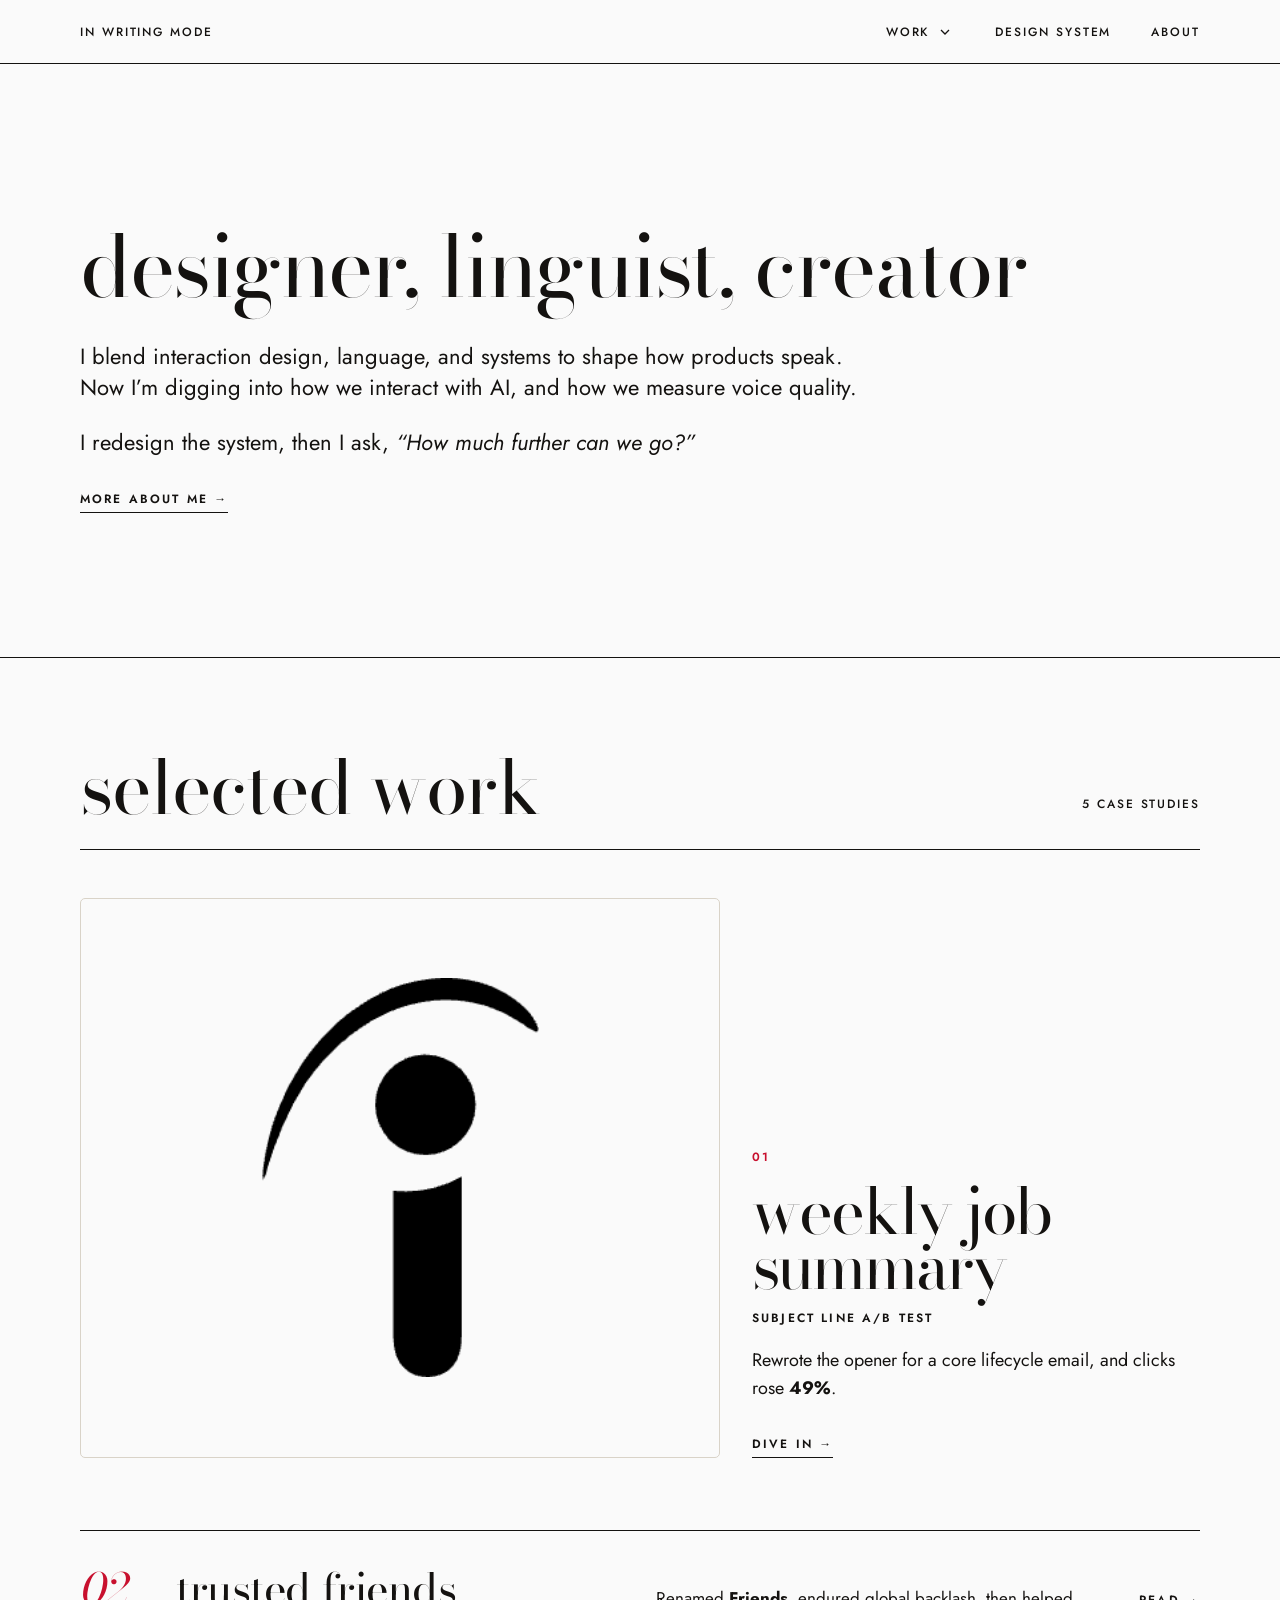
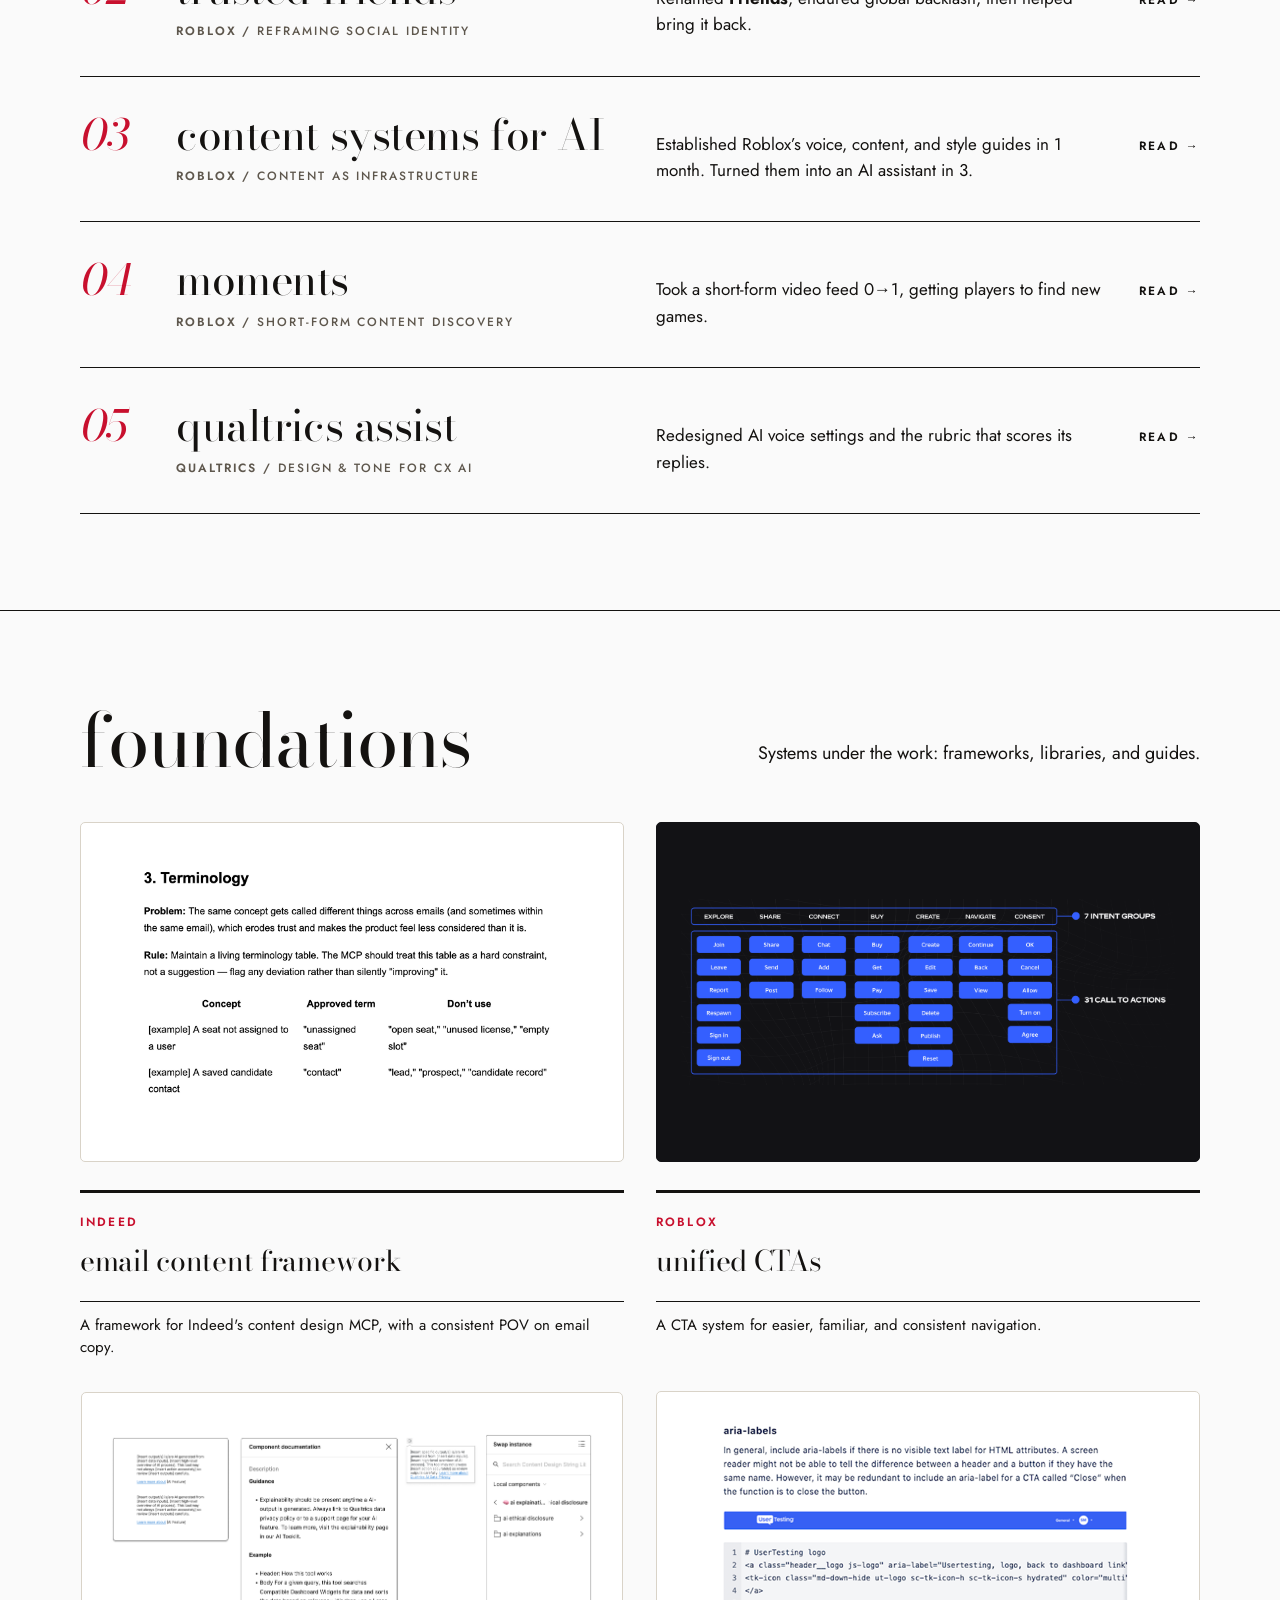
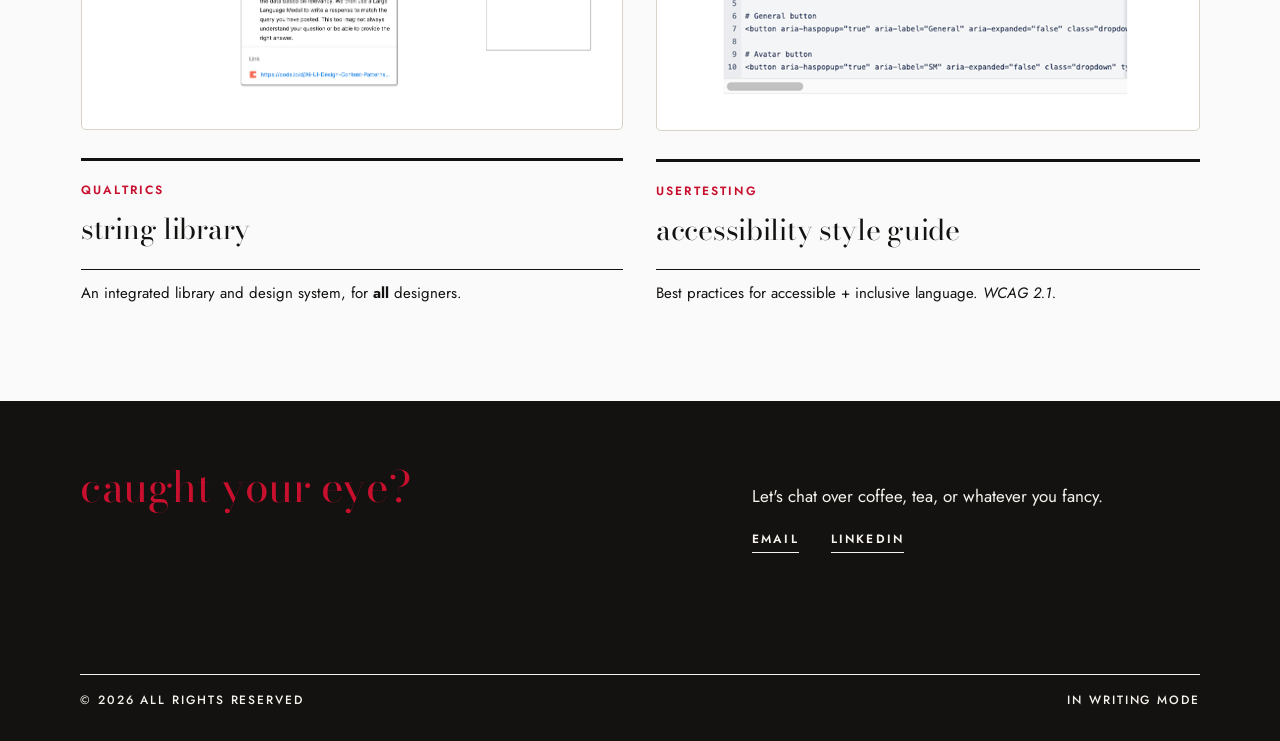
==== commit bf05f37b: "Add files via upload" ====
--- a/index.html
+++ b/index.html
@@ -58,7 +58,7 @@
 .site-nav a{ color: inherit; }
 .site-nav a:hover{ color: #C8102E; }
 .site-nav ul{ display: flex; gap: 40px; list-style: none; margin: 0; padding: 0; }
-.site-nav a[aria-current="page"]{ border-bottom: 1px solid currentColor; padding-bottom: 2px; }
+.site-nav a[aria-current="page"]:not(.brand){ color: #C8102E; text-decoration: none; }
 /* while scrolling: dark bar, white text */
 .site-nav.is-scrolled{ background: #141210; color: #FAFAFA; border-bottom-color: #141210; }
 .site-nav.is-scrolled a:hover{ color: #C8102E; }
@@ -143,6 +143,21 @@
 .ds-btn:hover{background:#141210;color:#FAFAFA}
 .ds-btn.inv:hover{background:#F6F3EE;color:#141210}
 .cta{display:inline-block;font-size:12px;font-weight:600;letter-spacing:.18em;text-transform:uppercase;border-bottom:1px solid currentColor;padding-bottom:4px;color:#141210;transition:color .2s}.cta:hover{color:#C8102E}.cta.inv{color:#F6F3EE}.cta.inv:hover{color:#C8102E}
+.qt-card{position:relative;transition:background-color .3s,border-color .3s}
+.qt-card .qt-body,.qt-card .qt-by{transition:color .3s}
+.qt-r{position:absolute;opacity:0;width:1px;height:1px;pointer-events:none}
+.qt-tg{position:absolute;top:16px;right:16px;width:32px;height:32px;box-sizing:border-box;border:1px solid #141210;border-radius:50%;display:flex;align-items:center;justify-content:center;color:#141210;cursor:pointer;transition:background .2s,color .2s,border-color .2s}
+.qt-tg:hover{background:#141210;color:#FAFAFA}
+.qt-tg .qt-sun{display:none}
+.qt-card:has(.qt-r:checked){background-color:#141210!important;border-color:#141210!important}
+.qt-card:has(.qt-r:checked) .qt-body{color:#F6F3EE}
+.qt-card:has(.qt-r:checked) .qt-by{color:#D9D3C8!important}
+.qt-card:has(.qt-r:checked) .qt-tg{border-color:#F6F3EE;color:#F6F3EE}
+.qt-card:has(.qt-r:checked) .qt-tg:hover{background:#F6F3EE;color:#141210}
+.qt-card:has(.qt-r:checked) .qt-moon{display:none}
+.qt-card:has(.qt-r:checked) .qt-sun{display:block}
+.qt-r:focus-visible~.qt-tg{outline:2px solid #C8102E;outline-offset:3px}
+@media (max-width:760px){.qt-card.qt-card.qt-card{padding-top:48px!important}}
 .qc-r:focus-visible ~ .qc-nav .qc-btn,
 .zs-r:focus-visible ~ .zs-nav .zs-btn{ outline: 2px solid #C8102E; outline-offset: 3px; }
 
@@ -194,8 +209,7 @@
 .nav-menu a .nm-n{ color: #C8102E; font-weight: 600; }
 .nav-menu a:hover, .nav-menu a:focus-visible{ color: #C8102E; }
 .nav-menu a, .nav-menu a[aria-current="page"]{ border-bottom: 0; padding-bottom: 12px; text-decoration: none; }
-.nav-menu a:hover .nm-t, .nav-menu a:focus-visible .nm-t, .nav-menu a[aria-current="page"] .nm-t{ text-decoration: underline; text-underline-offset: 4px; }
-.nav-menu a .nm-n{ text-decoration: none !important; }
+.site-nav .nav-menu a[aria-current="page"]{ color: #C8102E; }
 .site-nav.is-scrolled .nav-menu{ background: #141210; color: #FAFAFA; border-color: #3A3631; }
 .site-nav.is-scrolled .nav-menu a:hover{ color: #C8102E; }
 @media (max-width: 560px){ .nav-menu{ position: fixed; top: var(--nav-h); left: 0; right: 0; min-width: 0; border-left: 0; border-right: 0; } .nav-menu a{ padding: 14px 20px; } .nav-menu::before{ display: none; } }
@@ -276,7 +290,7 @@
 <section id="work" style="padding: calc(96px * var(--vy)) var(--gx) calc(96px * var(--vy)) var(--gx); border-top: 1px solid #141210; display: flex; flex-direction: column; background-color: #FAFAFA">
 <div style="display: flex; justify-content: space-between; align-items: flex-end; padding-bottom: 28px; border-bottom: 1px solid #141210">
 <h2 style="margin: 0 0 0 0; font-family: 'Didot', 'Bodoni Moda', 'Bodoni 72', serif; font-weight: 400; font-size: clamp(40px, 5.833vw, 84px); line-height: 0.9; letter-spacing: -0.015em">selected work</h2>
-<div style="font-size: 12px; font-weight: 600; letter-spacing: 0.16em; text-transform: uppercase; padding-bottom: 8px">5 CASE STUDIES</div>
+<div style="font-size: 12px; font-weight: 500; letter-spacing: 0.16em; text-transform: uppercase; padding-bottom: 8px">5 CASE STUDIES</div>
 </div>
 
 <article style="margin-top: calc(48px * var(--vy)); display: grid; grid-template-columns: repeat(12, minmax(0, 1fr)); column-gap: 32px; align-items: end">
@@ -295,7 +309,7 @@
 <div style="grid-column: span 1; font-family: 'Didot', 'Bodoni Moda', 'Bodoni 72', serif; font-style: italic; color: #C8102E; font-size: clamp(24px, 3.333vw, 48px); line-height: 1.05; letter-spacing: -0.01em">02</div>
 <div style="grid-column: span 5; display: flex; flex-direction: column; gap: 10px">
 <div style="font-family: 'Didot', 'Bodoni Moda', 'Bodoni 72', serif; font-size: clamp(24px, 3.333vw, 48px); line-height: 1.05; letter-spacing: -0.01em">trusted friends</div>
-<div style="font-size: 12px; font-weight: 500; letter-spacing: 0.16em; text-transform: uppercase; color: #5E574D">ROBLOX / REFRAMING SOCIAL IDENTITY</div>
+<div style="font-size: 12px; font-weight: 500; letter-spacing: 0.16em; text-transform: uppercase; color: #5E574D"><span style="font-weight: 600">ROBLOX /</span> REFRAMING SOCIAL IDENTITY</div>
 </div>
 <div style="grid-column: span 5; font-size: 17px; line-height: 1.55">Renamed <b>Friends</b>, endured global backlash, then helped bring it back.</div>
 <div style="grid-column: span 1; justify-self: end; font-size: 12px; font-weight: 600; letter-spacing: 0.18em; text-transform: uppercase">Read →</div>
@@ -304,7 +318,7 @@
 <div style="grid-column: span 1; font-family: 'Didot', 'Bodoni Moda', 'Bodoni 72', serif; font-style: italic; color: #C8102E; font-size: clamp(24px, 3.333vw, 48px); line-height: 1.05; letter-spacing: -0.01em">03</div>
 <div style="grid-column: span 5; display: flex; flex-direction: column; gap: 10px">
 <div style="font-family: 'Didot', 'Bodoni Moda', 'Bodoni 72', serif; font-size: clamp(24px, 3.333vw, 48px); line-height: 1.05; letter-spacing: -0.01em">content systems for AI</div>
-<div style="font-size: 12px; font-weight: 500; letter-spacing: 0.16em; text-transform: uppercase; color: #5E574D"><span style="letter-spacing: 1.92px">roblox / CONTENT AS INFRASTRUCTURE</span></div>
+<div style="font-size: 12px; font-weight: 500; letter-spacing: 0.16em; text-transform: uppercase; color: #5E574D"><span style="letter-spacing: 1.92px"><span style="font-weight: 600">roblox /</span> CONTENT AS INFRASTRUCTURE</span></div>
 </div>
 <div style="grid-column: span 5; font-size: 17px; line-height: 1.55">Established Roblox’s voice, content, and style guides in 1 month. Turned them into an AI assistant in 3.</div>
 <div style="grid-column: span 1; justify-self: end; font-size: 12px; font-weight: 600; letter-spacing: 0.18em; text-transform: uppercase">Read →</div>
@@ -313,7 +327,7 @@
 <div style="grid-column: span 1; font-family: 'Didot', 'Bodoni Moda', 'Bodoni 72', serif; font-style: italic; color: #C8102E; font-size: clamp(24px, 3.333vw, 48px); line-height: 1.05; letter-spacing: -0.01em">04</div>
 <div style="grid-column: span 5; display: flex; flex-direction: column; gap: 10px">
 <div style="font-family: 'Didot', 'Bodoni Moda', 'Bodoni 72', serif; font-size: clamp(24px, 3.333vw, 48px); line-height: 1.05; letter-spacing: -0.01em">moments</div>
-<div style="font-size: 12px; font-weight: 500; letter-spacing: 0.16em; text-transform: uppercase; color: #5E574D"><span style="letter-spacing: 1.92px">roblox / SHORT-FORM CONTENT DISCOVERY</span></div>
+<div style="font-size: 12px; font-weight: 500; letter-spacing: 0.16em; text-transform: uppercase; color: #5E574D"><span style="letter-spacing: 1.92px"><span style="font-weight: 600">roblox /</span> SHORT-FORM CONTENT DISCOVERY</span></div>
 </div>
 <div style="grid-column: span 5; font-size: 17px; line-height: 1.55">Took a short-form video feed 0→1, getting players to find new games.</div>
 <div style="grid-column: span 1; justify-self: end; font-size: 12px; font-weight: 600; letter-spacing: 0.18em; text-transform: uppercase">Read →</div>
@@ -322,7 +336,7 @@
 <div style="grid-column: span 1; font-family: 'Didot', 'Bodoni Moda', 'Bodoni 72', serif; font-style: italic; color: #C8102E; font-size: clamp(24px, 3.333vw, 48px); line-height: 1.05; letter-spacing: -0.01em">05</div>
 <div style="grid-column: span 5; display: flex; flex-direction: column; gap: 10px">
 <div style="font-family: 'Didot', 'Bodoni Moda', 'Bodoni 72', serif; font-size: clamp(24px, 3.333vw, 48px); line-height: 1.05; letter-spacing: -0.01em">qualtrics assist</div>
-<div style="font-size: 12px; font-weight: 500; letter-spacing: 0.16em; text-transform: uppercase; color: #5E574D"><span style="letter-spacing: 1.92px">qualtrics / design &amp; tone FOR CX AI</span></div>
+<div style="font-size: 12px; font-weight: 500; letter-spacing: 0.16em; text-transform: uppercase; color: #5E574D"><span style="letter-spacing: 1.92px"><span style="font-weight: 600">qualtrics /</span> design &amp; tone FOR CX AI</span></div>
 </div>
 <div style="grid-column: span 5; font-size: 17px; line-height: 1.55">Redesigned AI voice settings and the rubric that scores its replies.</div>
 <div style="grid-column: span 1; justify-self: end; font-size: 12px; font-weight: 600; letter-spacing: 0.18em; text-transform: uppercase">Read →</div>
@@ -333,7 +347,7 @@
 <section id="foundations" style="flex-grow: 0; padding: calc(96px * var(--vy)) var(--gx) calc(96px * var(--vy)) var(--gx); border-top: 1px solid #141210; display: flex; flex-direction: column; background-color: #fafafa">
 <div style="display: grid; grid-template-columns: repeat(12, minmax(0, 1fr)); column-gap: 32px; align-items: end">
 <h2 style="grid-column: span 7; margin: 0 0 0 0; font-family: 'Didot', 'Bodoni Moda', 'Bodoni 72', serif; font-weight: 400; font-size: clamp(40px, 5.833vw, 84px); line-height: 0.9; letter-spacing: -0.015em">foundations</h2>
-<p style="grid-column: 8 / span 5; margin: 0 0 0 0; padding-bottom: 6px; font-size: 18px; text-align: right; line-height: 1.55">Systems under the work: standards, libraries, and guides.</p>
+<p style="grid-column: 8 / span 5; margin: 0 0 0 0; padding-bottom: 6px; font-size: 18px; text-align: right; line-height: 1.55">Systems under the work: frameworks, libraries, and guides.</p>
 </div>
 <div style="margin-top: calc(48px * var(--vy)); display: grid; grid-template-columns: repeat(2, minmax(0, 1fr)); gap: 32px">
 <article id="email-framework" style="display: flex; flex-direction: column">
@@ -429,7 +443,7 @@
 <div style="margin-top: calc(64px * var(--vy)); border-top: 1px solid #141210; padding-top: 32px; display: flex; flex-direction: column; gap: 24px; width: 690px; max-width: 100%; font-size: 19px; line-height: 1.7">
 <p style="margin: 0 0 0 0; font-family: 'Didot', 'Bodoni Moda', 'Bodoni 72', serif; font-size: clamp(24px, 1.944vw, 28px); line-height: 1; letter-spacing: -0.01em">Like any 21st century writer, I got my start on <span style="color: rgb(200, 16, 46)">Wattpad.</span></p>
 <p style="margin: 0 0 0 0; font-size: 19px; line-height: 1.7">I never thought I’d be a writer for a living—so when my plan to become a computational linguist went awry, I returned to what I knew: words.</p>
-<p style="margin: 0 0 0 0; text-align: justify; font-size: 19px; line-height: 1.7">But I’m used to pivoting and making sense of ambiguity. I make systems where there are none, toil until they stick. You'll spot personal touches through all my work, and I always strive to raise the bar for users, my team, and myself.<br></p>
+<p style="margin: 0 0 0 0; text-align: justify; font-size: 19px; line-height: 1.7">But I’m used to pivoting and making sense of ambiguity. I make systems where there are none and toil until they stick. You'll spot personal touches through all my work, and I always strive to raise the bar for users, my team, and myself.<br></p>
 </div>
 </div>
 <img loading="lazy" src="images/about-portrait.png" alt="Black-and-white portrait of Sarah" style="grid-column: 8 / span 5; align-self: end; display: block; width: 100%; height: auto; aspect-ratio: 405 / 568; object-fit: cover; border-radius: 5px; opacity: 1; border-style: solid; border-width: 1px; border-color: #F2F2F2">
@@ -439,7 +453,7 @@
 <section style="flex-shrink: 0; padding: calc(120px * var(--vy)) var(--gx) 0 var(--gx); display: flex; flex-direction: column; padding-top: calc(96px * var(--vy))">
 <div style="display: flex; justify-content: space-between; align-items: flex-end; padding-bottom: 28px; border-bottom: 1px solid #141210">
 <h2 style="margin: 0 0 0 0; font-family: 'Didot', 'Bodoni Moda', 'Bodoni 72', serif; font-weight: 400; font-size: clamp(24px, 3.333vw, 48px); line-height: 0.85; letter-spacing: -0.03em">experience</h2>
-<div style="font-size: 12px; font-weight: 600; letter-spacing: 0.16em; text-transform: uppercase; padding-bottom: 8px">DESIGNING SINCE 2020</div>
+<div style="font-size: 12px; font-weight: 500; letter-spacing: 0.16em; text-transform: uppercase; padding-bottom: 8px">DESIGNING SINCE 2020</div>
 </div>
 <div style="display: grid; grid-template-columns: repeat(12, minmax(0, 1fr)); column-gap: 32px; align-items: baseline; padding: 28px 0 28px 0; border-bottom: 1px solid #D9D3C8">
 <div style="grid-column: span 3; font-size: 12px; font-weight: 600; letter-spacing: 0.18em; text-transform: uppercase; color: #C8102E">2026 – NOW</div>
@@ -587,8 +601,8 @@
 <section style="flex-shrink: 0; padding: calc(100px * var(--vy)) var(--gx) 0 var(--gx); display: grid; grid-template-columns: repeat(12, minmax(0, 1fr)); column-gap: 32px; align-items: start; padding-top: calc(64px * var(--vy))">
 <div style="grid-column: 1 / span 4; border-top: 1px solid #141210; padding-top: 16px; display: flex; flex-direction: column; gap: 10px">
 <h2 style="margin: 0 0 0 0; font-family: 'Didot', 'Bodoni Moda', 'Bodoni 72', serif; font-weight: 400; font-size: clamp(24px, 2.222vw, 32px); line-height: 1.1; letter-spacing: -0.01em">what employers asked for</h2>
-<div style="font-size: 15px; line-height: 1.5; color: #5E574D">Likelihood-to-open was low. A concrete subject line would earn the open, not a generic "weekly update."<br></div>
-</div><figure style="grid-column: 5 / span 8; margin: 0 0 0 0; border: 1px solid #141210; display: grid; grid-template-columns: 160px minmax(0, 1fr); background: #FFFFFF">
+<div style="font-size: 15px; line-height: 1.5; color: #5E574D; width: 405px; max-width: 100%">Likelihood-to-open was low. A concrete subject line would earn the open, not a generic "weekly update."<br></div>
+</div><figure style="grid-column: 5 / span 8; margin: 0 0 0 0; border: 1px solid #141210; display: grid; grid-template-columns: 160px minmax(0, 1fr); background: #FFFFFF; border-color: #141210">
 <div style="padding: 20px 24px 20px 24px; border-bottom: 1px solid #D9D3C8; font-family: 'IBM Plex Mono', 'SF Mono', Menlo, monospace; font-size: 11px; letter-spacing: 0.08em; text-transform: uppercase; color: #c8102e">PREDICTION</div><div style="padding: 18px 24px 18px 24px; border-bottom: 1px solid #D9D3C8; font-family: Didot; padding-top: 16px; padding-bottom: 16px; font-size: 24px; line-height: 1.15">Expect a lift</div><div style="padding: 20px 24px 20px 24px; border-bottom: 1px solid #D9D3C8; font-family: 'IBM Plex Mono', 'SF Mono', Menlo, monospace; font-size: 11px; letter-spacing: 0.08em; text-transform: uppercase; color: #5E574D">Hypothesis</div>
 <div style="padding: 18px 24px 18px 24px; border-bottom: 1px solid #D9D3C8; font-size: 17px; line-height: 1.55">Adding action-oriented and personalized language&nbsp;to the subject line <b>will increase the open rate</b>. Since the change reflects direct employer feedback, a neutral result also warrants rollout as a CX improvement.</div>
 <div style="padding: 20px 24px 20px 24px; border-bottom: 1px solid #D9D3C8; font-family: 'IBM Plex Mono', 'SF Mono', Menlo, monospace; font-size: 11px; letter-spacing: 0.08em; text-transform: uppercase; color: #5E574D">Metric</div><div style="padding: 18px 24px 18px 24px; border-bottom: 1px solid #D9D3C8; font-size: 17px; line-height: 1.55">Email open rate</div>
@@ -606,7 +620,7 @@
 <div style="display: grid; grid-template-columns: 120px minmax(0, 1fr); column-gap: 24px; padding: 18px 0 18px 0; border-top: 1px solid #D9D3C8"><div style="font-family: 'IBM Plex Mono', 'SF Mono', Menlo, monospace; font-size: 12px; letter-spacing: 0.08em; text-transform: uppercase; color: #C8102E; padding-top: 3px">Employers</div><div style="font-size: 17px; line-height: 1.55">Prefer a subject line that includes a problem or something they need to take action on <i>(e.g. 6 candidates waiting)</i></div></div>
 <div style="display: grid; grid-template-columns: 120px minmax(0, 1fr); column-gap: 24px; padding: 18px 0 18px 0; border-top: 1px solid #D9D3C8"><div style="font-family: 'IBM Plex Mono', 'SF Mono', Menlo, monospace; font-size: 12px; letter-spacing: 0.08em; text-transform: uppercase; color: #C8102E; padding-top: 3px">Claude</div><div style="font-size: 17px; line-height: 1.55">Personalization boosts open rate; numbers and specifics outperform vague language</div></div>
 <div style="display: grid; grid-template-columns: 120px minmax(0, 1fr); column-gap: 24px; padding: 18px 0 18px 0; border-top: 1px solid #D9D3C8"><div style="font-family: 'IBM Plex Mono', 'SF Mono', Menlo, monospace; font-size: 12px; letter-spacing: 0.08em; text-transform: uppercase; color: #C8102E; padding-top: 3px">SENIOR PM</div><div style="font-size: 17px; line-height: 1.55">Personalization aligns with direction from leadership</div></div>
-<div style="display: grid; grid-template-columns: 120px minmax(0, 1fr); column-gap: 24px; padding: 18px 0 18px 0; border-top: 1px solid #D9D3C8"><div style="font-family: 'IBM Plex Mono', 'SF Mono', Menlo, monospace; font-size: 12px; letter-spacing: 0.08em; text-transform: uppercase; color: #C8102E; padding-top: 3px">UXD</div><div style="font-size: 17px; line-height: 1.55">Use “jobs,” not “roles”; be careful with using “perform”</div></div>
+<div style="display: grid; grid-template-columns: 120px minmax(0, 1fr); column-gap: 24px; padding: 18px 0 18px 0; border-top: 1px solid #D9D3C8"><div style="font-family: 'IBM Plex Mono', 'SF Mono', Menlo, monospace; font-size: 12px; letter-spacing: 0.08em; text-transform: uppercase; color: #C8102E; padding-top: 3px">UXD</div><div style="font-size: 17px; line-height: 1.55">Use “jobs,” not “roles,” and be careful with using “perform”</div></div>
 </div>
 <div style="grid-column: 8 / span 5; display: flex; flex-direction: column">
 <div style="font-size: 11px; text-transform: uppercase; color: #5E574D; padding-bottom: 14px; border-bottom: 1px solid #D9D3C8; font-weight: 600; letter-spacing: 0.16em">Current</div>
@@ -755,7 +769,7 @@
 
 <!-- ========== ROLE ========== -->
 <section style="flex-shrink: 0; padding: calc(64px * var(--vy)) var(--gx) 0 var(--gx)">
-<p style="margin: 0 0 0 0; font-family: 'Didot', 'Bodoni Moda', 'Bodoni 72', serif; font-weight: 400; max-width: min(640px, 100%); width: 684px; font-size: clamp(24px, 2.222vw, 32px); line-height: 1.1; letter-spacing: -0.01em">I led content design on the initial rename and&nbsp;<span style="font-style: italic; color: rgb(200, 16, 46)">made the early case to keep Friends.</span></p>
+<p style="margin: 0 0 0 0; font-family: 'Didot', 'Bodoni Moda', 'Bodoni 72', serif; font-weight: 400; max-width: min(640px, 100%); width: 684px; font-size: clamp(24px, 2.222vw, 32px); line-height: 1.1; letter-spacing: -0.01em">I led content design on the initial rename, <span style="font-style: italic; color: rgb(200, 16, 46)">making the early case to keep Friends.</span></p>
 <p style="grid-column: 1 / span 7; align-self: start; margin: calc(64px * var(--vy)) 0 0 0; font-size: 19px; line-height: 1.7; margin-top: 32px; width: 843px; max-width: 100%">I was the first content designer on the project, defining early framing and content direction.<br>After I left, the feature was relaunched with final copy by the team.</p></section>
 
 
@@ -767,7 +781,7 @@
 <h2 style="grid-column: 1 / -1; margin: 0 0 40px 0; font-family: 'Didot', 'Bodoni Moda', 'Bodoni 72', serif; font-weight: 400; margin-bottom: 32px; font-size: clamp(24px, 3.333vw, 48px); line-height: 1.05; letter-spacing: -0.01em">understanding the terms</h2>
 <div style="grid-column: 1 / span 7; display: flex; flex-direction: column; gap: 24px; font-size: 19px; line-height: 1.7; width: 1280px; max-width: calc(100vw - 2 * var(--gx))">
 <p style="margin: 0 0 0 0; width: 1280px; max-width: calc(100vw - 2 * var(--gx))">The team thought “Friends” didn't accurately reflect the levels of trust in a network, so this update was meant to be more flexible&nbsp;and safety-conscious.&nbsp;As the first content designer, I evaluated the naming system while advocating for language that matched users’ mental models.</p>
-<p style="margin: 0 0 0 0">And as a lifelong gamer, I tapped into my personal passion to speak to them—game devs, content creators, players of all ages.</p>
+<p style="margin: 0 0 0 0">And as a gamer since childhood, I tapped into my personal passion to speak to them—game devs, content creators, players of all ages.</p>
 </div>
 
 <div style="grid-column: 1 / -1; margin-top: calc(64px * var(--vy)); display: grid; grid-template-columns: repeat(3, minmax(0, 1fr)); column-gap: 32px; align-items: start">
@@ -804,7 +818,7 @@
 <h2 style="grid-column: 1 / -1; margin: 0 0 40px 0; font-family: 'Didot', 'Bodoni Moda', 'Bodoni 72', serif; font-weight: 400; margin-bottom: 32px; font-size: clamp(24px, 3.333vw, 48px); line-height: 1.05; letter-spacing: -0.01em">the trouble with <span style="font-weight: 700">connections</span></h2>
 <div style="grid-column: 1 / span 7; display: flex; flex-direction: column; gap: 24px; font-size: 19px; line-height: 1.7; width: 1280px; max-width: calc(100vw - 2 * var(--gx))">
 <p style="margin: 0 0 0 0; width: 1280px; max-width: calc(100vw - 2 * var(--gx))">The name was a fit on paper, but content design had neither presence nor input in research. The team prepped for launch and only asked for copy changes when I joined, but I pushed back. "Connections" didn’t match established social identity, and&nbsp;<b>Friends</b> + <b>Close Friends</b> were staples on gaming platforms.</p>
-<p style="margin: 0 0 0 0">The change risked making core interactions feel abstract, institutional, and emotionally distant.<br></p><p style="margin: 0 0 0 0">My recommendation wasn't adopted before launch. In July 2025, the rename launched as-is.<br></p>
+<p style="margin: 0 0 0 0">The change risked making core interactions feel abstract, institutional, and emotionally distant.<br></p><p style="margin: 0 0 0 0">My rec wasn't adopted before launch. In July 2025, the rename launched as-is.<br></p>
 </div>
 <figure style="grid-column: 1 / -1; margin: calc(64px * var(--vy)) 0 0 0; display: flex; flex-direction: column; gap: 12px; margin-top: calc(48px * var(--vy))">
 <img loading="lazy" src="images/tf-connections-home.png" alt="Two Roblox Home screens. Left: the Connections (17) row with a Connect button. Right: a sheet titled Introducing Connections explaining that Roblox Friends are now Connections and that age-checked users 13+ can unlock expressive chat." style="display: block; width: 100%; height: auto; aspect-ratio: 1999 / 1125; border-radius: 5px">
@@ -851,12 +865,12 @@
 <div style="font-family: 'Didot', 'Bodoni Moda', 'Bodoni 72', serif; color: #C8102E; font-size: clamp(58px, 8.333vw, 120px); line-height: 1; letter-spacing: -0.015em">1 → 4</div>
 <div style="font-size: 15px; line-height: 1.5">The content design team <b>quadrupled</b>&nbsp;in six months</div>
 </div>
-<div style="grid-column: 6 / span 7; border-top: 1px solid #141210; padding-top: 16px; font-size: 19px; line-height: 1.7">
+<div style="grid-column: 6 / span 7; padding-top: 16px; font-size: 19px; line-height: 1.7">
 <p style="margin: 0 0 0 0">After launch, our biggest hurdle was&nbsp;changing how the org thought about language.<br><br>Content design was new to most partners. Some welcomed us; others stayed skeptical until we’d built up wins across the product. I spent a lot of time explaining my job, like walking through my process, setting standards from scratch, and building reusable frameworks.</p>
 </div>
 
 <h3 style="grid-column: 1 / -1; margin: calc(96px * var(--vy)) 0 32px 0; font-family: 'Didot', 'Bodoni Moda', 'Bodoni 72', serif; font-weight: 400; font-size: clamp(24px, 2.222vw, 32px); line-height: 1.1; letter-spacing: -0.01em">the case for everyday language</h3><div style="grid-column: 1 / span 7; display: flex; flex-direction: column; gap: 24px; font-size: 19px; line-height: 1.7; width: 1280px; max-width: calc(100vw - 2 * var(--gx))">
-<p style="margin: 0 0 0 0; width: 1280px; max-width: calc(100vw - 2 * var(--gx))">Across product, legal, and safety, formal language was the safe choice. I made the opposite case with every partner, that the words people already use are the ones they understand, trust, and act on. <b>Everyday language is how safety actually lands,</b>&nbsp;and every win we had made it easier to bring back Friends.</p>
+<p style="margin: 0 0 0 0; width: 1280px; max-width: calc(100vw - 2 * var(--gx))">Across product, legal, and safety, formal language was the safe choice. I made the opposite case, that the words people already use are the ones they trust and act on. <b>Everyday language is how safety actually lands,</b>&nbsp;and every win for my team made it easier to bring back Friends.</p>
 
 </div>
 
@@ -904,7 +918,7 @@
 <div style="grid-column: 7 / span 6; margin-top: calc(96px * var(--vy)); display: flex; flex-direction: column; gap: 16px">
 <div style="font-size: 11px; font-weight: 600; letter-spacing: 0.18em; text-transform: uppercase; color: #C8102E">MORE CONTROLS FOR PARENTS</div>
 
-<div style="border-top: 1px solid #D9D3C8; padding-top: 14px; font-size: 17px; line-height: 1.55">Connected parents are their child’s trusted friends, automatically</div>
+<div style="border-top: 1px solid #D9D3C8; padding-top: 14px; font-size: 17px; line-height: 1.55">Connected parents are automatically their child’s trusted friends</div>
 <div style="border-top: 1px solid #D9D3C8; padding-top: 14px; font-size: 17px; line-height: 1.55">Trusted friends can be siblings, cousins, and IRL friends, approved by parents first</div>
 </div>
 <blockquote style="grid-column: 1 / span 10; margin: calc(72px * var(--vy)) 0 0 0; padding-top: 24px; display: flex; flex-direction: column; gap: 20px">
@@ -970,7 +984,7 @@
 </main>
 
 <!-- ===================== PAGE: ai-content-systems ===================== -->
-<main class="page" id="page-ai-content-systems" data-title="content systems for ai — in writing mode" style="background: #FAFAFA" hidden>
+<main class="page" id="page-ai-content-systems" data-title="content systems for AI — in writing mode" style="background: #FAFAFA" hidden>
 
 
 
@@ -1119,12 +1133,12 @@
 </div>
 </section><section style="flex-shrink: 0; padding: calc(100px * var(--vy)) var(--gx) 0 var(--gx); display: grid; grid-template-columns: repeat(12, minmax(0, 1fr)); column-gap: 32px; align-items: start; padding-top: calc(96px * var(--vy))">
 <h2 style="grid-column: 1 / -1; margin: 0 0 40px 0; font-family: 'Didot', 'Bodoni Moda', 'Bodoni 72', serif; font-weight: 400; margin-bottom: 32px; font-size: clamp(24px, 3.333vw, 48px); line-height: 1.05; letter-spacing: -0.01em">designing for trust</h2>
-<p style="grid-column: 1 / span 7; margin: 0 0 0 0; font-size: 19px; line-height: 1.7; width: 1280px; max-width: calc(100vw - 2 * var(--gx))">Each behavior from this assistant traced back to a line in its system prompt:</p>
+<p style="grid-column: 1 / span 7; margin: 0 0 0 0; font-size: 19px; line-height: 1.7; width: 1280px; max-width: calc(100vw - 2 * var(--gx))">Each behavior from this assistant traced back to a line in its system prompt.</p>
 
 <!-- Principle → prompt mapping -->
 <div style="grid-column: 1 / -1; margin-top: 32px; display: grid; grid-template-columns: repeat(12, minmax(0, 1fr)); column-gap: 32px; border-bottom: 1px solid #141210">
-<div style="grid-column: 1 / span 5; padding: 12px 0 12px 0; border-bottom: 1px solid #141210; font-size: 11px; text-transform: uppercase; color: #5E574D; font-weight: 500; letter-spacing: 0.16em">The assistant should be</div>
-<div style="grid-column: 6 / span 7; padding: 12px 0 12px 0; border-bottom: 1px solid #141210; font-size: 11px; text-transform: uppercase; color: #5E574D; font-weight: 500; letter-spacing: 0.16em">SO THE PROMPT SAYS</div>
+<div style="grid-column: 1 / span 5; padding: 12px 0 12px 0; border-bottom: 1px solid #141210; font-size: 11px; text-transform: uppercase; color: #5E574D; font-weight: 600; letter-spacing: 0.16em">The assistant should be</div>
+<div style="grid-column: 6 / span 7; padding: 12px 0 12px 0; border-bottom: 1px solid #141210; font-size: 11px; text-transform: uppercase; color: #5E574D; font-weight: 600; letter-spacing: 0.16em">SO THE PROMPT SAYS</div>
 <div style="grid-column: 1 / span 5; padding: 24px 0 24px 0; font-family: 'Didot', 'Bodoni Moda', 'Bodoni 72', serif; font-size: clamp(24px, 2.222vw, 32px); line-height: 1.1; letter-spacing: -0.01em">collaborative, <span style="font-style: italic; color: rgb(200, 16, 46)">not prescriptive</span></div>
 <div style="grid-column: 6 / span 7; padding: 28px 0 24px 0; font-family: 'IBM Plex Mono', 'SF Mono', Menlo, monospace; font-size: 15px; line-height: 1.6">Never overwrite unless asked. Respect the original intent.</div>
 <div style="grid-column: 1 / span 5; padding: 24px 0 24px 0; border-top: 1px solid #D9D3C8; font-family: 'Didot', 'Bodoni Moda', 'Bodoni 72', serif; font-size: clamp(24px, 2.222vw, 32px); line-height: 1.1; letter-spacing: -0.01em">helpful, <span style="font-style: italic; color: rgb(200, 16, 46)">not performative</span></div>
@@ -1161,7 +1175,7 @@
 <figure style="grid-column: 7 / span 6; margin: 24px 0 0 0; border: 1px solid #141210; display: flex; flex-direction: column; align-self: stretch; background-color: #ffffff">
 <div style="padding: 20px 28px 20px 28px; border-bottom: 1px solid #141210; display: flex; flex-direction: column; gap: 6px">
 <div style="font-family: 'IBM Plex Mono', 'SF Mono', Menlo, monospace; font-size: 12px; font-weight: 500; letter-spacing: 0.08em; text-transform: uppercase; color: #C8102E"><span style="letter-spacing: 0.96px">When a guideline applies</span></div>
-<div style="font-size: 14px; line-height: 1.5; color: #5E574D">A real question from a designer, used to train the assistant.<br>Suggestions point back to their derived page.</div>
+<div style="font-size: 14px; line-height: 1.5; color: #5E574D">A real question from a designer, used to train the assistant. Suggestions point back to their derived page.</div>
 </div>
 <div style="padding: 24px 28px 24px 28px; display: flex; flex-direction: column; gap: 20px">
 <div style="display: flex; flex-direction: column; gap: 8px">
@@ -1230,9 +1244,9 @@
 </div>
 <div style="grid-column: 1 / -1; margin: calc(72px * var(--vy)) 0 0 0; margin-top: calc(64px * var(--vy)); position: relative"><input type="radio" name="zs" id="zs1" class="zs-r" checked=""><input type="radio" name="zs" id="zs2" class="zs-r"><div class="zs-track" style="display: grid"><figure class="zs-s zs-s1" style="grid-area: 1 / 1; margin: 0 0 0 0; display: flex; flex-direction: column; gap: 12px"><video controls="" preload="metadata" src="images/systems-design-assist-figma.mp4" muted="" playsinline="" aria-label="Screen recording of the Design Assist Figma plugin reviewing a removal toast: it flags the header, body, and button copy, suggests sentence case and a clearer reason, and applies each fix." style="display: block; width: 100%; height: auto; aspect-ratio: 1952 / 1080; background: #F2F2F2; border-radius: 5px"></video><figcaption style="font-size: 12px; font-weight: 600; line-height: 1.45; color: #d9d3c8"><i>Design Assist in Figma, reviewing and applying suggestions</i></figcaption></figure><figure class="zs-s zs-s2" style="grid-area: 1 / 1; margin: 0 0 0 0; display: flex; flex-direction: column; gap: 12px"><img loading="lazy" src="images/systems-design-assist-slack.png" alt="Design Assist app in Slack answering a question about when to use a tooltip versus a coachmark." style="display: block; width: 100%; height: auto; aspect-ratio: 1728 / 994; background: #F2F2F2; border-radius: 5px"><figcaption style="font-size: 12px; font-weight: 600; line-height: 1.45; color: #d9d3c8"><i>Design Assist in Slack, answering a novice design question</i></figcaption></figure></div><div class="zs-nav zs-n1" style="align-items: center; gap: 24px; margin-top: 32px"><label for="zs2" class="zs-btn" role="button" aria-label="Previous slide"><svg width="20" height="20" viewBox="0 0 20 20" fill="none" aria-hidden="true"><path d="M12.5 4 6.5 10l6 6" stroke="currentColor" stroke-width="1.5" stroke-linecap="round" stroke-linejoin="round"></path></svg></label><label for="zs2" class="zs-btn" role="button" aria-label="Next slide"><svg width="20" height="20" viewBox="0 0 20 20" fill="none" aria-hidden="true"><path d="M7.5 4l6 6-6 6" stroke="currentColor" stroke-width="1.5" stroke-linecap="round" stroke-linejoin="round"></path></svg></label><span style="font-family: 'IBM Plex Mono', monospace; font-size: 12px; letter-spacing: 0.08em; color: #d9d3c8">01 / 02</span></div><div class="zs-nav zs-n2" style="align-items: center; gap: 24px; margin-top: 32px"><label for="zs1" class="zs-btn" role="button" aria-label="Previous slide"><svg width="20" height="20" viewBox="0 0 20 20" fill="none" aria-hidden="true"><path d="M12.5 4 6.5 10l6 6" stroke="currentColor" stroke-width="1.5" stroke-linecap="round" stroke-linejoin="round"></path></svg></label><label for="zs1" class="zs-btn" role="button" aria-label="Next slide"><svg width="20" height="20" viewBox="0 0 20 20" fill="none" aria-hidden="true"><path d="M7.5 4l6 6-6 6" stroke="currentColor" stroke-width="1.5" stroke-linecap="round" stroke-linejoin="round"></path></svg></label><span style="font-family: 'IBM Plex Mono', monospace; font-size: 12px; letter-spacing: 0.08em; color: #d9d3c8">02 / 02</span></div></div>
 <div style="grid-column: 1 / -1; margin-top: calc(64px * var(--vy)); display: grid; grid-template-columns: repeat(3, minmax(0, 1fr)); column-gap: 32px">
-<div style="border-top: 1px solid #FFFFFF; padding-top: 16px; display: flex; flex-direction: column; gap: 12px; border-color: #f6f3ee"><div style="font-family: 'Didot', 'Bodoni Moda', 'Bodoni 72', serif; color: #fafafa; font-size: clamp(24px, 1.944vw, 28px); line-height: 1.1">fewer review requests</div><div style="font-size: 16px; color: #f6f3ee; line-height: 1.5">Builders got answers in Slack and Figma first, freeing content designers for strategic work</div></div>
-<div style="border-top: 1px solid #FFFFFF; padding-top: 16px; display: flex; flex-direction: column; gap: 12px; border-color: #f6f3ee"><div style="font-family: 'Didot', 'Bodoni Moda', 'Bodoni 72', serif; color: #fafafa; font-size: clamp(24px, 1.944vw, 28px); line-height: 1.1">no more waiting on a reviewer</div><div style="font-size: 16px; color: #f6f3ee; line-height: 1.5">Suggestions arrived in the thread or inline on the layer, each tied to a guideline in the library</div></div>
-<div style="border-top: 1px solid #FFFFFF; padding-top: 16px; display: flex; flex-direction: column; gap: 12px; border-color: #f6f3ee"><div style="font-family: 'Didot', 'Bodoni Moda', 'Bodoni 72', serif; color: #fafafa; font-size: clamp(24px, 1.944vw, 28px); line-height: 1.1">built to outlast us</div><div style="font-size: 16px; color: #f6f3ee; line-height: 1.5">After I left, the next content design manager built a Claude skill on the same guidelines</div></div>
+<div style="border-top: 1px solid #FFFFFF; padding-top: 16px; display: flex; flex-direction: column; gap: 12px; border-color: #f6f3ee"><div style="font-family: 'Didot', 'Bodoni Moda', 'Bodoni 72', serif; color: #fafafa; font-size: clamp(24px, 1.944vw, 28px); line-height: 1.1">fewer review requests</div><div style="font-size: 16px; color: #f6f3ee; line-height: 1.5">Builders got answers in Slack and Figma first, freeing content designers for strategic work.</div></div>
+<div style="border-top: 1px solid #FFFFFF; padding-top: 16px; display: flex; flex-direction: column; gap: 12px; border-color: #f6f3ee"><div style="font-family: 'Didot', 'Bodoni Moda', 'Bodoni 72', serif; color: #fafafa; font-size: clamp(24px, 1.944vw, 28px); line-height: 1.1">no more waiting on a reviewer</div><div style="font-size: 16px; color: #f6f3ee; line-height: 1.5">Suggestions arrived in the thread or inline on the layer, each tied to a guideline in the library.</div></div>
+<div style="border-top: 1px solid #FFFFFF; padding-top: 16px; display: flex; flex-direction: column; gap: 12px; border-color: #f6f3ee"><div style="font-family: 'Didot', 'Bodoni Moda', 'Bodoni 72', serif; color: #fafafa; font-size: clamp(24px, 1.944vw, 28px); line-height: 1.1">built to outlast us</div><div style="font-size: 16px; color: #f6f3ee; line-height: 1.5">After I left, the next content design manager built a Claude skill on the same guidelines.</div></div>
 </div>
 
 </section>
@@ -1467,21 +1481,21 @@
 <div style="border-top: 1px solid #FFFFFF; padding-top: 16px; display: flex; flex-direction: column; gap: 12px; border-color: #fafafa">
 <div style="font-size: 11px; font-weight: 600; letter-spacing: 0.18em; text-transform: uppercase; color: #C8102E">Reach</div>
 <div style="font-family: 'Didot', 'Bodoni Moda', 'Bodoni 72', serif; color: #fafafa; font-size: clamp(24px, 1.944vw, 28px); line-height: 1.1">16 languages</div>
-<div style="font-size: 16px; color: #f6f3ee; line-height: 1.5">Launched worldwide for users aged 16+, with copy written to translate cleanly</div>
+<div style="font-size: 16px; color: #f6f3ee; line-height: 1.5">Launched worldwide for users aged 16+, with copy written to translate cleanly.</div>
 </div>
 <div style="border-top: 1px solid #FFFFFF; padding-top: 16px; display: flex; flex-direction: column; gap: 12px; border-color: #fafafa">
 <div style="font-size: 11px; font-weight: 600; letter-spacing: 0.18em; text-transform: uppercase; color: #C8102E">Surface area</div>
 <div style="font-family: 'Didot', 'Bodoni Moda', 'Bodoni 72', serif; color: #fafafa; font-size: clamp(24px, 1.944vw, 28px); line-height: 1.1">end to end</div>
-<div style="font-size: 16px; color: #f6f3ee; line-height: 1.5">Creation, consumption, and moderation: the <b>Moments</b> tab, capture to post, empty states, removals, and notifications</div>
+<div style="font-size: 16px; color: #f6f3ee; line-height: 1.5">Creation, consumption, and moderation: the <b>Moments</b> tab, capture to post, empty states, removals, and notifications.</div>
 </div>
 <div style="border-top: 1px solid #FFFFFF; padding-top: 16px; display: flex; flex-direction: column; gap: 12px; border-color: #fafafa">
 <div style="font-size: 11px; font-weight: 600; letter-spacing: 0.18em; text-transform: uppercase; color: #C8102E">Naming system</div>
 <div style="font-family: 'Didot', 'Bodoni Moda', 'Bodoni 72', serif; color: #fafafa; font-size: clamp(24px, 1.944vw, 28px); line-height: 1.1">1 hierarchy</div>
-<div style="font-size: 16px; color: #f6f3ee; line-height: 1.5">One set of terms shared across product, marketing, and localization</div>
+<div style="font-size: 16px; color: #f6f3ee; line-height: 1.5">One set of terms shared across product, marketing, and localization.</div>
 </div>
 </div>
 <figure style="grid-column: 1 / -1; margin: calc(72px * var(--vy)) 0 0 0; display: flex; flex-direction: column; gap: 12px">
-<div style="position: relative; width: 100%; aspect-ratio: 16 / 9; background: #1F1C19; border-radius: 5px; overflow: hidden"><iframe src="https://www.youtube-nocookie.com/embed/FxJcTs0YCZk?rel=0" title="Roblox Moments launch trailer" loading="lazy" allow="accelerometer; clipboard-write; encrypted-media; gyroscope; picture-in-picture; web-share" referrerpolicy="strict-origin-when-cross-origin" allowfullscreen style="position: absolute; inset: 0; width: 100%; height: 100%; border: 0"></iframe></div>
+<div style="position: relative; width: 100%; aspect-ratio: 16 / 9; background: #1F1C19; border-radius: 5px; overflow: hidden"><iframe src="about:blank" data-src="https://www.youtube-nocookie.com/embed/FxJcTs0YCZk?rel=0" title="Roblox Moments launch trailer" allow="accelerometer; clipboard-write; encrypted-media; gyroscope; picture-in-picture; web-share" referrerpolicy="strict-origin-when-cross-origin" allowfullscreen style="position: absolute; inset: 0; width: 100%; height: 100%; border: 0"></iframe></div>
 <figcaption style="font-size: 12px; font-weight: 600; line-height: 1.45; color: #D9D3C8"><i>Official Moments launch, premiered at RDC 2025</i></figcaption>
 </figure>
 
@@ -1577,11 +1591,11 @@
 
 
 <p style="grid-column: 1 / span 8; margin: calc(48px * var(--vy)) 0 0 0; font-size: 19px; line-height: 1.7; margin-top: 0px; width: 843px; max-width: 100%">The literature backed up a pattern I kept seeing anecdotally: an AI with no defined character <b>undermines trust</b> about as fast as one that oversells its own abilities&nbsp;<span class="cite" tabindex="0" aria-describedby="cite-dh" style="font-family: 'IBM Plex Mono', 'SF Mono', Menlo, monospace; color: rgb(94, 87, 77); font-size: 12px">(Dorton &amp; Harper, 2022)<span class="cite-tip" id="cite-dh" role="tooltip">Dorton, S. L., &amp; Harper, S. B. (2022). A naturalistic investigation of trust, AI, and intelligence work. <i>Journal of Cognitive Engineering and Decision Making, 16</i>(4), <span style="white-space: nowrap">222–236.</span></span></span>.</p>
-<p style="grid-column: 1 / span 7; margin: calc(56px * var(--vy)) 0 0 0; font-size: 19px; line-height: 1.7; margin-top: 32px; width: 1280px; max-width: calc(100vw - 2 * var(--gx))">One of our users oversaw consumer strategy at a major media company, using Assist to make sense of customer feedback. In their words,</p>
+<p style="grid-column: 1 / span 7; margin: calc(56px * var(--vy)) 0 0 0; font-size: 19px; line-height: 1.7; margin-top: 32px; width: 1280px; max-width: calc(100vw - 2 * var(--gx))">One of our users oversaw consumer insights and used Assist to make sense of customer feedback. In their words,</p>
 <figure style="grid-column: 2 / span 9; margin: 40px 0 0 0; display: grid; grid-template-columns: 56px minmax(0, 1fr); column-gap: 8px; align-self: start">
 <div aria-hidden="true" style="font-family: Didot; font-weight: 600; font-size: clamp(31px, 4.444vw, 64px); line-height: 0.9; color: #c8102e">“</div>
 <div style="display: flex; flex-direction: column; gap: 20px; padding-top: 18px">
-<blockquote style="margin: 0 0 0 0; font-family: 'Jost', 'Futura', sans-serif; font-weight: 400; font-size: 22px; line-height: 1.55; letter-spacing: 0.01em; text-align: justify; color: #141210">I need clear summaries to reduce cognitive load and help stakeholders understand the main issues. But the responses are often unclear or lack nuance—I have to ask, <i>‘in human speak, what are people saying about this category?’</i></blockquote>
+<blockquote style="margin: 0 0 0 0; font-family: 'Jost', 'Futura', sans-serif; font-weight: 400; font-size: 22px; line-height: 1.55; letter-spacing: 0.01em; text-align: justify; color: #141210">I need clear summaries to reduce cognitive load and help stakeholders understand the main issues. But the responses are often unclear or lack nuance—I have to ask, <i>‘in human speak, what are people saying about this category?’</i></blockquote><figcaption style="font-size: 12px; font-weight: 600; letter-spacing: 0.18em; text-transform: uppercase; color: #5E574D">— CONSUMER STRATEGIST, MAJOR MEDIA COMPANY</figcaption>
 </div>
 </figure>
 </section>
@@ -1631,7 +1645,7 @@
 </div>
 </section><section style="flex-shrink: 0; padding: calc(100px * var(--vy)) var(--gx) 0 var(--gx); display: grid; grid-template-columns: repeat(12, minmax(0, 1fr)); column-gap: 32px; align-items: start; padding-top: calc(96px * var(--vy)); padding-bottom: 0px">
 <h2 style="grid-column: 1 / -1; margin: 0 0 40px 0; font-family: 'Didot', 'Bodoni Moda', 'Bodoni 72', serif; font-weight: 400; margin-bottom: 32px; font-size: clamp(24px, 3.333vw, 48px); line-height: 1.05; letter-spacing: -0.01em">what the team said</h2>
-<p style="grid-column: 1 / span 7; margin: 0 0 0 0; font-size: 19px; line-height: 1.7; width: 1280px; max-width: calc(100vw - 2 * var(--gx))">I sought feedback from the product scientist, lead designer, and a UX director, alongside a second research pass on how users reacted to informational vs. supportive tone in other AI features <i>(automated summaries, AI-generated comments)</i>. The findings were consistent:</p><div style="grid-column: 1 / -1; margin-top: calc(64px * var(--vy)); display: flex; flex-direction: column; gap: 24px">
+<p style="grid-column: 1 / span 7; margin: 0 0 0 0; font-size: 19px; line-height: 1.7; width: 1280px; max-width: calc(100vw - 2 * var(--gx))">I sought feedback from the product scientist, lead designer, and a UX director, alongside a second research pass on how users reacted to informational vs. supportive tone in other AI features <i>(automated summaries, AI-generated comments)</i>. The findings were consistent:</p><div style="grid-column: 1 / -1; margin-top: 32px; display: flex; flex-direction: column; gap: 24px">
 
 <div style="display: grid; grid-template-columns: repeat(5, minmax(0, 1fr)); column-gap: 32px; grid-template-rows: repeat(1, minmax(0, 1fr))">
 <div style="border-top: 1px solid #141210; padding-top: 16px; display: flex; flex-direction: column; gap: 10px"><div style="font-size: 11px; font-weight: 600; letter-spacing: 0.18em; text-transform: uppercase; color: #C8102E">OBJECTIVITY &gt;</div><div style="font-size: 17px; line-height: 1.55">Users strongly preferred the tool to be objective in speech</div></div>
@@ -1721,7 +1735,7 @@
 <div role="rowheader" style="padding: 22px 20px 22px 20px; border-bottom: 1px solid #D9D3C8; display: flex; flex-direction: column; gap: 12px"><div style="font-family: 'Didot', 'Bodoni Moda', 'Bodoni 72', serif; font-weight: 400; font-size: clamp(24px, 1.944vw, 28px); line-height: 1.1">naturalness</div><div style="font-family: 'IBM Plex Mono', 'SF Mono', Menlo, monospace; font-size: 11px; letter-spacing: 0.08em; text-transform: uppercase; color: #5E574D">Checks against</div><div style="display: flex; flex-wrap: wrap; gap: 6px"><span style="font-family: 'IBM Plex Mono', 'SF Mono', Menlo, monospace; font-size: 11px; background: #F2F2F2; padding: 3px 8px 3px 8px">Neutral formality</span><span style="font-family: 'IBM Plex Mono', 'SF Mono', Menlo, monospace; font-size: 11px; background: #F2F2F2; padding: 3px 8px 3px 8px">Clear and consistent</span><span style="font-family: 'IBM Plex Mono', 'SF Mono', Menlo, monospace; font-size: 11px; background: #F2F2F2; padding: 3px 8px 3px 8px">Active voice</span></div></div>
 <div role="cell" style="padding: 22px 20px 22px 20px; border-bottom: 1px solid #D9D3C8; border-left: 1px solid #D9D3C8; font-size: 15px; line-height: 1.5">Reads like a knowledgeable colleague: “Hi,” active voice, consistent terms</div>
 <div role="cell" style="padding: 22px 20px 22px 20px; border-bottom: 1px solid #D9D3C8; border-left: 1px solid #D9D3C8; font-size: 15px; line-height: 1.5">Natural, with one stiff or overly casual phrase</div>
-<div role="cell" style="padding: 22px 20px 22px 20px; border-bottom: 1px solid #D9D3C8; border-left: 1px solid #D9D3C8; font-size: 15px; line-height: 1.5">Noticeably robotic or chummy (“Hey there!”, stacked exclamation points)</div>
+<div role="cell" style="padding: 22px 20px 22px 20px; border-bottom: 1px solid #D9D3C8; border-left: 1px solid #D9D3C8; font-size: 15px; line-height: 1.5">Noticeably robotic or chummy <i>(“Hey there!” or stacked exclamation points)</i></div>
 <div role="cell" style="padding: 22px 20px 22px 20px; border-bottom: 1px solid #D9D3C8; border-left: 1px solid #D9D3C8; font-size: 15px; line-height: 1.5">Reads machine-made or slang-heavy; terms shift mid-response</div>
 <div role="rowheader" style="padding: 22px 20px 22px 20px; display: flex; flex-direction: column; gap: 12px"><div style="font-family: 'Didot', 'Bodoni Moda', 'Bodoni 72', serif; font-weight: 400; font-size: clamp(24px, 1.944vw, 28px); line-height: 1.1">appropriateness</div><div style="font-family: 'IBM Plex Mono', 'SF Mono', Menlo, monospace; font-size: 11px; letter-spacing: 0.08em; text-transform: uppercase; color: #5E574D">Checks against</div><div style="display: flex; flex-wrap: wrap; gap: 6px"><span style="font-family: 'IBM Plex Mono', 'SF Mono', Menlo, monospace; font-size: 11px; background: #F2F2F2; padding: 3px 8px 3px 8px">Length tier</span><span style="font-family: 'IBM Plex Mono', 'SF Mono', Menlo, monospace; font-size: 11px; background: #F2F2F2; padding: 3px 8px 3px 8px">Simple, striving for brevity</span><span style="font-family: 'IBM Plex Mono', 'SF Mono', Menlo, monospace; font-size: 11px; background: #F2F2F2; padding: 3px 8px 3px 8px">Accessible and helpful</span></div></div>
 <div role="cell" style="padding: 22px 20px 22px 20px; border-left: 1px solid #D9D3C8; font-size: 15px; line-height: 1.5">Within the length limit, right detail for the output, ends on a next step</div>
@@ -1804,10 +1818,10 @@
 <div style="grid-column: 1 / -1; margin-top: calc(96px * var(--vy))"><div style="font-family: 'Didot', 'Bodoni Moda', 'Bodoni 72', serif; font-weight: 400; padding-bottom: 16px; font-size: clamp(24px, 3.333vw, 48px); line-height: 1.05; letter-spacing: -0.01em">typography</div></div>
 <p style="grid-column: 1 / span 7; margin: 12px 0 0 0; font-size: 17px; line-height: 1.6; margin-top: 0px">Didot speaks, Jost explains, and Plex Mono labels.</p>
 <div style="grid-column: 1 / -1; margin-top: 32px; border-bottom: 1px solid #D9D3C8">
-<div style="display: grid; grid-template-columns: repeat(2, minmax(0, 1fr)); column-gap: 32px; align-items: stretch"><div style="display: flex; flex-direction: column; justify-content: flex-end; gap: 16px; padding: 32px 0 32px 0; border-top: 1px solid #D9D3C8"><span style="font-family: Didot, 'Bodoni Moda', 'Bodoni 72', serif; font-weight: 400; font-size: clamp(46px, 6.667vw, 96px); line-height: 1; letter-spacing: -0.015em">display</span><div style="font-family: 'IBM Plex Mono', 'SF Mono', Menlo, monospace; font-size: 12px; line-height: 1.6; color: #5E574D">Didot → Bodoni Moda<br>96 / 1.0 · −1.5%<br>Page titles, stats; always lowercase</div></div><div style="display: flex; flex-direction: column; justify-content: flex-end; gap: 16px; padding: 32px 0 32px 0; border-top: 1px solid #D9D3C8"><span style="font-family: Didot, 'Bodoni Moda', 'Bodoni 72', serif; font-weight: 400; font-size: clamp(40px, 5.833vw, 84px); line-height: 0.9; letter-spacing: -0.015em">work</span><div style="font-family: 'IBM Plex Mono', 'SF Mono', Menlo, monospace; font-size: 12px; line-height: 1.6; color: #5E574D">84 / 0.9 · −1.5%<br>Work sections, homepage only</div></div><div style="display: flex; flex-direction: column; justify-content: flex-end; gap: 16px; padding: 32px 0 32px 0; border-top: 1px solid #D9D3C8"><span style="font-family: Didot, 'Bodoni Moda', 'Bodoni 72', serif; font-size: clamp(35px, 5.000vw, 72px); line-height: 0.85; letter-spacing: -0.03em">title</span><div style="font-family: 'IBM Plex Mono', 'SF Mono', Menlo, monospace; font-size: 12px; line-height: 1.6; color: #5E574D">72 / 0.85 · −3%<br>Case study titles, about sections</div></div><div style="display: flex; flex-direction: column; justify-content: flex-end; gap: 16px; padding: 32px 0 32px 0; border-top: 1px solid #D9D3C8"><span style="font-family: Didot, 'Bodoni Moda', 'Bodoni 72', serif; font-size: clamp(24px, 3.333vw, 48px); line-height: 1.05; letter-spacing: -0.01em">heading</span><div style="font-family: 'IBM Plex Mono', 'SF Mono', Menlo, monospace; font-size: 12px; line-height: 1.6; color: #5E574D">48 / 1.05 · −1%<br>Sections and footer</div></div><div style="display: flex; flex-direction: column; justify-content: flex-end; gap: 16px; padding: 32px 0 32px 0; border-top: 1px solid #D9D3C8"><span style="font-family: Didot, 'Bodoni Moda', 'Bodoni 72', serif; font-size: clamp(24px, 2.500vw, 36px); line-height: 1; letter-spacing: -0.01em">thesis with <b>impact</b></span><div style="font-family: 'IBM Plex Mono', 'SF Mono', Menlo, monospace; font-size: 12px; line-height: 1.6; color: #5E574D">36 / 1.0 · −1%<br>Opens every study</div></div><div style="display: flex; flex-direction: column; justify-content: flex-end; gap: 16px; padding: 32px 0 32px 0; border-top: 1px solid #D9D3C8"><span style="font-family: Didot, 'Bodoni Moda', 'Bodoni 72', serif; font-size: clamp(24px, 2.222vw, 32px); line-height: 1.1; letter-spacing: -0.01em">subheading</span><div style="font-family: 'IBM Plex Mono', 'SF Mono', Menlo, monospace; font-size: 12px; line-height: 1.6; color: #5E574D">32 / 1.1 · −1%<br>Subsections, role statements</div></div><div style="display: flex; flex-direction: column; justify-content: flex-end; gap: 16px; padding: 32px 0 32px 0; border-top: 1px solid #D9D3C8"><span style="font-family: Didot, 'Bodoni Moda', 'Bodoni 72', serif; font-size: clamp(24px, 1.944vw, 28px); line-height: 1.1">row heading</span><div style="font-family: 'IBM Plex Mono', 'SF Mono', Menlo, monospace; font-size: 12px; line-height: 1.6; color: #5E574D">28 / 1.1<br>Rows in lists, tables, and term grids</div></div><div style="display: flex; flex-direction: column; justify-content: flex-end; gap: 16px; padding: 32px 0 32px 0; border-top: 1px solid #D9D3C8"><span style="font-family: Didot, 'Bodoni Moda', 'Bodoni 72', serif; font-size: 24px; line-height: 1.15">cell heading</span><div style="font-family: 'IBM Plex Mono', 'SF Mono', Menlo, monospace; font-size: 12px; line-height: 1.6; color: #5E574D">24 / 1.15<br>Table cells, verdicts, and indexes</div></div><div style="display: flex; flex-direction: column; justify-content: flex-end; gap: 16px; padding: 32px 0 32px 0; border-top: 1px solid #D9D3C8"><div style="width: 303px; max-width: 100%; position: relative"><span style="font-size: 19px">Body</span></div><div style="font-family: 'IBM Plex Mono', 'SF Mono', Menlo, monospace; font-size: 12px; line-height: 1.6; color: #5E574D">Jost · 17–19 / 1.55–1.7<br>Body text everywhere</div></div>
+<div style="display: grid; grid-template-columns: repeat(2, minmax(0, 1fr)); column-gap: 32px; align-items: stretch"><div style="display: flex; flex-direction: column; justify-content: flex-end; gap: 16px; padding: 32px 0 32px 0; border-top: 1px solid #D9D3C8"><span style="font-family: Didot, 'Bodoni Moda', 'Bodoni 72', serif; font-weight: 400; font-size: clamp(46px, 6.667vw, 96px); line-height: 1; letter-spacing: -0.015em">display</span><div style="font-family: 'IBM Plex Mono', 'SF Mono', Menlo, monospace; font-size: 12px; line-height: 1.6; color: #5E574D">Didot → Bodoni Moda<br>96 / 1.0 · −1.5%<br>Page titles, stats; always lowercase</div></div><div style="display: flex; flex-direction: column; justify-content: flex-end; gap: 16px; padding: 32px 0 32px 0; border-top: 1px solid #D9D3C8"><span style="font-family: Didot, 'Bodoni Moda', 'Bodoni 72', serif; font-weight: 400; font-size: clamp(40px, 5.833vw, 84px); line-height: 0.9; letter-spacing: -0.015em">work</span><div style="font-family: 'IBM Plex Mono', 'SF Mono', Menlo, monospace; font-size: 12px; line-height: 1.6; color: #5E574D">84 / 0.9 · −1.5%<br>Work sections, homepage only</div></div><div style="display: flex; flex-direction: column; justify-content: flex-end; gap: 16px; padding: 32px 0 32px 0; border-top: 1px solid #D9D3C8"><span style="font-family: Didot, 'Bodoni Moda', 'Bodoni 72', serif; font-size: clamp(35px, 5.000vw, 72px); line-height: 0.85; letter-spacing: -0.03em">title</span><div style="font-family: 'IBM Plex Mono', 'SF Mono', Menlo, monospace; font-size: 12px; line-height: 1.6; color: #5E574D">72 / 0.85 · −3%<br>Case study titles</div></div><div style="display: flex; flex-direction: column; justify-content: flex-end; gap: 16px; padding: 32px 0 32px 0; border-top: 1px solid #D9D3C8"><span style="font-family: Didot, 'Bodoni Moda', 'Bodoni 72', serif; font-size: clamp(24px, 3.333vw, 48px); line-height: 1.05; letter-spacing: -0.01em">heading</span><div style="font-family: 'IBM Plex Mono', 'SF Mono', Menlo, monospace; font-size: 12px; line-height: 1.6; color: #5E574D">48 / 1.05 · −1%<br>Sections and footer</div></div><div style="display: flex; flex-direction: column; justify-content: flex-end; gap: 16px; padding: 32px 0 32px 0; border-top: 1px solid #D9D3C8"><span style="font-family: Didot, 'Bodoni Moda', 'Bodoni 72', serif; font-size: clamp(24px, 2.500vw, 36px); line-height: 1; letter-spacing: -0.01em">thesis with <b>impact</b></span><div style="font-family: 'IBM Plex Mono', 'SF Mono', Menlo, monospace; font-size: 12px; line-height: 1.6; color: #5E574D">36 / 1.0 · −1%<br>Opens every study</div></div><div style="display: flex; flex-direction: column; justify-content: flex-end; gap: 16px; padding: 32px 0 32px 0; border-top: 1px solid #D9D3C8"><span style="font-family: Didot, 'Bodoni Moda', 'Bodoni 72', serif; font-size: clamp(24px, 2.222vw, 32px); line-height: 1.1; letter-spacing: -0.01em">subheading</span><div style="font-family: 'IBM Plex Mono', 'SF Mono', Menlo, monospace; font-size: 12px; line-height: 1.6; color: #5E574D">32 / 1.1 · −1%<br>Subsections, role statements</div></div><div style="display: flex; flex-direction: column; justify-content: flex-end; gap: 16px; padding: 32px 0 32px 0; border-top: 1px solid #D9D3C8"><span style="font-family: Didot, 'Bodoni Moda', 'Bodoni 72', serif; font-size: clamp(24px, 1.944vw, 28px); line-height: 1.1">row heading</span><div style="font-family: 'IBM Plex Mono', 'SF Mono', Menlo, monospace; font-size: 12px; line-height: 1.6; color: #5E574D">28 / 1.1<br>Rows in lists, tables, and term grids</div></div><div style="display: flex; flex-direction: column; justify-content: flex-end; gap: 16px; padding: 32px 0 32px 0; border-top: 1px solid #D9D3C8"><span style="font-family: Didot, 'Bodoni Moda', 'Bodoni 72', serif; font-size: 24px; line-height: 1.15">cell heading</span><div style="font-family: 'IBM Plex Mono', 'SF Mono', Menlo, monospace; font-size: 12px; line-height: 1.6; color: #5E574D">24 / 1.15<br>Table cells, verdicts, and indexes</div></div><div style="display: flex; flex-direction: column; justify-content: flex-end; gap: 16px; padding: 32px 0 32px 0; border-top: 1px solid #D9D3C8"><div style="width: 303px; max-width: 100%; position: relative"><span style="font-size: 19px">Body</span></div><div style="font-family: 'IBM Plex Mono', 'SF Mono', Menlo, monospace; font-size: 12px; line-height: 1.6; color: #5E574D">Jost · 17–19 / 1.55–1.7<br>Body text everywhere</div></div>
 <div style="display: flex; flex-direction: column; justify-content: flex-end; gap: 16px; padding: 32px 0 32px 0; border-top: 1px solid #D9D3C8"><div style="width: 303px; max-width: 100%; position: relative"><span style="color: rgb(94, 87, 77); font-size: 15px">Small body</span></div><div style="font-family: 'IBM Plex Mono', 'SF Mono', Menlo, monospace; font-size: 12px; line-height: 1.6; color: #5E574D">14–16 / 1.45–1.5<br>Notes, descriptions</div></div><div style="display: flex; flex-direction: column; justify-content: flex-end; gap: 16px; padding: 32px 0 32px 0; border-top: 1px solid #D9D3C8"><div style="width: 303px; max-width: 100%; position: relative"><span style="color: rgb(200, 16, 46); font-size: 12px; font-weight: 600; text-transform: uppercase; letter-spacing: 0.18em">eyebrow</span></div><div style="font-family: 'IBM Plex Mono', 'SF Mono', Menlo, monospace; font-size: 12px; line-height: 1.6; color: #5E574D">Jost 600<br>12 / +18%<br><b>Accent,</b> uppercase</div></div>
-<div style="display: flex; flex-direction: column; justify-content: flex-end; gap: 16px; padding: 32px 0 32px 0; border-top: 1px solid #D9D3C8"><div style="width: 303px; max-width: 100%; position: relative"><span style="color: #5e574d; font-size: 11px; text-transform: uppercase; font-weight: 600; letter-spacing: 0.16em">eyebrow</span></div><div style="font-family: 'IBM Plex Mono', 'SF Mono', Menlo, monospace; font-size: 12px; line-height: 1.6; color: #5E574D">Jost 600<br>11–12 / +16%<br><b>Ink brush,</b> uppercase</div></div><div style="display: flex; flex-direction: column; justify-content: flex-end; gap: 16px; padding: 32px 0 32px 0; border-top: 1px solid #D9D3C8"><div style="width: 303px; max-width: 100%; position: relative"><span style="color: rgb(94, 87, 77); font-family: 'IBM Plex Mono', 'SF Mono', Menlo, monospace; font-size: 12px; text-transform: uppercase; letter-spacing: 0.08em">Label</span></div><div style="font-family: 'IBM Plex Mono', 'SF Mono', Menlo, monospace; font-size: 12px; line-height: 1.6; color: #5E574D">IBM Plex Mono · 11–12 / +8%<br>Uppercase</div></div>
-<div style="display: flex; flex-direction: column; justify-content: flex-end; gap: 16px; padding: 32px 0 32px 0; border-top: 1px solid #D9D3C8"><div style="width: 303px; max-width: 100%; position: relative"><span style="color: rgb(94, 87, 77); font-family: 'IBM Plex Mono', 'SF Mono', Menlo, monospace; font-size: 12px; letter-spacing: 0.96px; text-transform: none">Label</span></div><div style="font-family: 'IBM Plex Mono', 'SF Mono', Menlo, monospace; font-size: 12px; line-height: 1.6; color: #5E574D">14-15 / +8%<br>UI strings</div></div></div>
+<div style="display: flex; flex-direction: column; justify-content: flex-end; gap: 16px; padding: 32px 0 32px 0; border-top: 1px solid #D9D3C8"><div style="width: 303px; max-width: 100%; position: relative"><span style="color: #5e574d; font-size: 11px; text-transform: uppercase; font-weight: 600; letter-spacing: 0.16em">eyebrow</span></div><div style="font-family: 'IBM Plex Mono', 'SF Mono', Menlo, monospace; font-size: 12px; line-height: 1.6; color: #5E574D">Jost 600<br>11–12 / +16%<br><b>Ink brush,</b> uppercase</div></div><div style="display: flex; flex-direction: column; justify-content: flex-end; gap: 16px; padding: 32px 0 32px 0; border-top: 1px solid #D9D3C8"><div style="width: 303px; max-width: 100%; position: relative"><span style="color: rgb(94, 87, 77); font-family: 'IBM Plex Mono', 'SF Mono', Menlo, monospace; font-size: 12px; text-transform: uppercase; letter-spacing: 0.08em">Label</span></div><div style="font-family: 'IBM Plex Mono', 'SF Mono', Menlo, monospace; font-size: 12px; line-height: 1.6; color: #5E574D">IBM Plex Mono · 11–12 / +8%<br>Uppercase, sometimes <b>accent</b></div></div>
+<div style="display: flex; flex-direction: column; justify-content: flex-end; gap: 16px; padding: 32px 0 32px 0; border-top: 1px solid #D9D3C8"><div style="width: 303px; max-width: 100%; position: relative"><span style="color: rgb(94, 87, 77); font-family: 'IBM Plex Mono', 'SF Mono', Menlo, monospace; font-size: 14px; letter-spacing: 0.96px; text-transform: none">Label</span></div><div style="font-family: 'IBM Plex Mono', 'SF Mono', Menlo, monospace; font-size: 12px; line-height: 1.6; color: #5E574D">14–15 / +8%<br>UI strings</div></div></div>
 
 
 
@@ -1862,13 +1876,13 @@
 
 <div style="grid-column: 1 / -1; margin-top: calc(48px * var(--vy)); display: flex; flex-direction: column; gap: 12px"><div style="display: flex; justify-content: space-between; align-items: baseline; border-top: 1px solid #141210; padding-top: 12px"><div style="font-family: 'IBM Plex Mono', 'SF Mono', Menlo, monospace; font-size: 11px; letter-spacing: 0.08em; text-transform: uppercase; color: #5E574D; color: #C8102E">Case study hero</div></div><div style="font-size: 14px; line-height: 1.5; color: #5E574D">Eyebrow, counter, title, and a four-part meta row. No hero image by design.</div><div style="background: #FFFFFF; border: 1px solid #D9D3C8; border-radius: 5px; padding: 40px 40px 40px 40px; border-color: #f2f2f2"><div style="display: flex; justify-content: space-between; font-size: 11px; font-weight: 600; letter-spacing: 0.18em; text-transform: uppercase; font-size: 12px"><div style="color: #C8102E">EYEBROW</div><div>01 / 05</div></div><div style="margin-top: 24px; font-family: 'Didot', 'Bodoni Moda', 'Bodoni 72', serif; font-weight: 400; font-size: clamp(35px, 5.000vw, 72px); line-height: 0.85; letter-spacing: -0.03em">title</div><div style="margin-top: 32px; padding-top: 16px; border-top: 1px solid #141210; display: grid; grid-template-columns: repeat(4, minmax(0, 1fr)); column-gap: 32px"><div style="display: flex; flex-direction: column; gap: 6px"><div style="font-size: 11px; text-transform: uppercase; color: #5E574D; font-weight: 600; letter-spacing: 0.16em">SCOPE</div><div style="font-size: 16px; line-height: 1.45">Content, product, model design</div></div><div style="display: flex; flex-direction: column; gap: 6px"><div style="font-size: 11px; text-transform: uppercase; color: #5E574D; font-weight: 600; letter-spacing: 0.16em">COMPANY</div><div style="font-size: 16px; line-height: 1.45">In Writing Mode</div></div><div style="display: flex; flex-direction: column; gap: 6px"><div style="font-size: 11px; text-transform: uppercase; color: #5E574D; font-weight: 600; letter-spacing: 0.16em">FOR</div><div style="font-size: 16px; line-height: 1.45">You&nbsp;☺︎</div></div><div style="display: flex; flex-direction: column; gap: 6px"><div style="font-size: 11px; text-transform: uppercase; color: #5E574D; font-weight: 600; letter-spacing: 0.16em">WITH</div><div style="font-size: 16px; line-height: 1.45">A team of one</div></div></div></div></div>
 
-<div style="grid-column: 1 / -1; margin-top: calc(48px * var(--vy)); display: flex; flex-direction: column; gap: 12px"><div style="display: flex; justify-content: space-between; align-items: baseline; border-top: 1px solid #141210; padding-top: 12px"><div style="font-family: 'IBM Plex Mono', 'SF Mono', Menlo, monospace; font-size: 11px; letter-spacing: 0.08em; text-transform: uppercase; color: #5E574D; color: #C8102E">Drop cap opening</div></div><div style="font-size: 14px; line-height: 1.5; color: #5E574D">The accented lead hooks you in.</div><div style="background: #FFFFFF; border: 1px solid #D9D3C8; border-radius: 5px; padding: 40px 40px 40px 40px; border-color: #f2f2f2"><p style="margin: 0 0 0 0; font-size: 19px; line-height: 1.7"><span style="float: left; line-height: 0.74; padding: 12px 18px 0px 0px; font-weight: 400; font-size: clamp(81px, 11.667vw, 168px); font-family: Didot, 'Bodoni Moda', 'Bodoni 72', serif; color: rgb(200, 16, 46)">L</span><span style="font-weight: 500; color: rgb(200, 16, 46)">orem ipsum dolor sit amet consecteur adipiscing elit.</span><span style="white-space: pre-wrap"> Quisque faucibus ex sapien vitae pellentesque sem placerat. In id cursus mi pretium tellus duis convallis. Tempus leo eu aenean sed diam urna tempor. Pulvinar vivamus fringilla lacus nec metus. </span><span style="white-space-collapse: preserve">Duis aute irure dolor in reprehenderit in voluptate velit esse cillum dolore eu fugiat nulla pariatur. Excepteur sint occaecat cupidatat non proident, sunt in culpa qui officia deserunt mollit anim id est laborum.</span></p></div></div>
-
-
-<div style="grid-column: 1 / span 5; margin-top: calc(48px * var(--vy)); display: flex; flex-direction: column; gap: 12px; align-self: stretch"><div style="display: flex; justify-content: space-between; align-items: baseline; border-top: 1px solid #141210; padding-top: 12px"><div style="font-family: 'IBM Plex Mono', 'SF Mono', Menlo, monospace; font-size: 11px; letter-spacing: 0.08em; text-transform: uppercase; color: #5E574D; color: #C8102E">Stat</div></div><div style="font-size: 14px; line-height: 1.5; color: #5E574D">Accented Didot in 96–120pt, with a relevant explanation.</div><div style="background: #FFFFFF; border: 1px solid #D9D3C8; border-radius: 5px; padding: 40px 40px 40px 40px; flex-grow: 1; border-color: #f2f2f2"><div style="border-top: 1px solid #141210; padding-top: 16px; display: flex; flex-direction: column; gap: 10px"><div style="font-family: 'Didot', 'Bodoni Moda', 'Bodoni 72', serif; font-weight: 400; color: #C8102E; font-size: clamp(46px, 6.667vw, 96px); line-height: 1; letter-spacing: -0.015em">9 → 5</div><div style="font-size: 15px; line-height: 1.5">what a way to make a livin'</div></div></div></div>
-<div style="grid-column: 6 / span 7; margin-top: calc(48px * var(--vy)); display: flex; flex-direction: column; gap: 12px; align-self: stretch"><div style="display: flex; justify-content: space-between; align-items: baseline; border-top: 1px solid #141210; padding-top: 12px"><div style="font-family: 'IBM Plex Mono', 'SF Mono', Menlo, monospace; font-size: 11px; letter-spacing: 0.08em; text-transform: uppercase; color: #5E574D; color: #C8102E">Role statement</div></div><div style="font-size: 14px; line-height: 1.5; color: #5E574D">Follows the opening. Accented italic for the scope.</div><div style="background: #FFFFFF; border: 1px solid #D9D3C8; border-radius: 5px; padding: 40px 40px 40px 40px; flex-grow: 1; display: flex; align-items: center; border-color: #f2f2f2"><p style="margin: 0 0 0 0; max-width: 640px; font-family: 'Didot', 'Bodoni Moda', 'Bodoni 72', serif; font-weight: 400; font-size: clamp(24px, 2.222vw, 32px); line-height: 1.1; letter-spacing: -0.01em">I led end-to-end content design for<br><span style="font-style: italic; color: rgb(200, 16, 46)">scope, scope, and more scope.</span></p></div></div><div style="grid-column: 1 / -1; margin-top: calc(48px * var(--vy)); display: flex; flex-direction: column; gap: 12px"><div style="display: flex; justify-content: space-between; align-items: baseline; border-top: 1px solid #141210; padding-top: 12px"><div style="font-family: 'IBM Plex Mono', 'SF Mono', Menlo, monospace; font-size: 11px; letter-spacing: 0.08em; text-transform: uppercase; color: #5E574D; color: #C8102E">Quote</div></div><div style="font-size: 14px; line-height: 1.5; color: #5E574D">The smart quote stays accented in <b>gloss</b> and in <b>ink</b>.</div><div style="background: #FFFFFF; border: 1px solid #D9D3C8; border-radius: 5px; padding: 40px 40px 40px 40px; border-color: #f2f2f2"><div style="display: grid; grid-template-columns: 56px minmax(0, 1fr); column-gap: 8px; max-width: 849px; margin: 0 auto 0 auto"><div aria-hidden="true" style="font-family: Didot; font-weight: 600; font-size: clamp(31px, 4.444vw, 64px); line-height: 0.9; color: #c8102e">“</div><div style="display: flex; flex-direction: column; gap: 16px; padding-top: 18px"><div style="font-size: 22px; line-height: 1.55; text-align: justify; letter-spacing: 0.01em">Where I come from, a woman met a man, had babies, moved to Dagenham, two up two down, made the dinner, went to bed. That was my image of women and <b>I didn’t want that</b>. I wanted to get that out of my head.<br></div><div style="font-size: 11px; text-transform: uppercase; font-size: 12px; color: #5E574D; font-weight: 600; letter-spacing: 0.16em">— ALEXANDER MCQUEEN</div></div></div></div></div>
-
-<div style="grid-column: 1 / span 6; margin-top: calc(48px * var(--vy)); display: flex; flex-direction: column; gap: 12px"><div style="display: flex; justify-content: space-between; align-items: baseline; border-top: 1px solid #141210; padding-top: 12px"><div style="font-family: 'IBM Plex Mono', 'SF Mono', Menlo, monospace; font-size: 11px; letter-spacing: 0.08em; text-transform: uppercase; color: #5E574D; color: #C8102E">Guideline anatomy</div></div><div style="font-size: 14px; line-height: 1.5; color: #5E574D">For guidelines, test plans, and any labeled spec.</div><div style="background: #FFFFFF; border: 1px solid #D9D3C8; border-radius: 5px; padding: 40px 40px 40px 40px; height: 238px; border-color: #f2f2f2"><div style="border: 1px solid #141210; display: grid; grid-template-columns: 150px minmax(0, 1fr)"><div style="padding: 16px 20px 16px 20px; border-bottom: 1px solid #D9D3C8; font-family: 'IBM Plex Mono', 'SF Mono', Menlo, monospace; font-size: 11px; letter-spacing: 0.08em; text-transform: uppercase; color: #5E574D; color: #C8102E; padding-top: 20px; padding-bottom: 20px; padding-right: 24px; padding-left: 24px">Principle</div><div style="padding: 12px 20px 12px 20px; border-bottom: 1px solid #D9D3C8; font-family: 'Didot', 'Bodoni Moda', 'Bodoni 72', serif; font-weight: 400; padding-top: 12px; padding-bottom: 12px; font-size: clamp(24px, 2.222vw, 32px); line-height: 1.1; letter-spacing: -0.01em">Be a heartbreaker</div><div style="padding: 16px 20px 16px 20px; border-bottom: 1px solid #D9D3C8; font-family: 'IBM Plex Mono', 'SF Mono', Menlo, monospace; font-size: 11px; letter-spacing: 0.08em; text-transform: uppercase; color: #5e574d; padding-top: 20px; padding-right: 24px; padding-bottom: 20px; padding-left: 24px">INSTRUCTION</div>
+<div style="grid-column: 1 / -1; margin-top: calc(48px * var(--vy)); display: flex; flex-direction: column; gap: 12px"><div style="display: flex; justify-content: space-between; align-items: baseline; border-top: 1px solid #141210; padding-top: 12px"><div style="font-family: 'IBM Plex Mono', 'SF Mono', Menlo, monospace; font-size: 11px; letter-spacing: 0.08em; text-transform: uppercase; color: #5E574D; color: #C8102E">Drop cap opening</div></div><div style="font-size: 14px; line-height: 1.5; color: #5E574D">The red lead hooks you in.</div><div style="background: #FFFFFF; border: 1px solid #D9D3C8; border-radius: 5px; padding: 40px 40px 40px 40px; border-color: #f2f2f2"><p style="margin: 0 0 0 0; font-size: 19px; line-height: 1.7"><span style="float: left; line-height: 0.74; padding: 12px 18px 0px 0px; font-weight: 400; font-size: clamp(81px, 11.667vw, 168px); font-family: Didot, 'Bodoni Moda', 'Bodoni 72', serif; color: rgb(200, 16, 46)">L</span><span style="font-weight: 500; color: rgb(200, 16, 46)">orem ipsum dolor sit amet consecteur adipiscing elit.</span><span style="white-space: pre-wrap"> Quisque faucibus ex sapien vitae pellentesque sem placerat. In id cursus mi pretium tellus duis convallis. Tempus leo eu aenean sed diam urna tempor. Pulvinar vivamus fringilla lacus nec metus. </span><span style="white-space-collapse: preserve">Duis aute irure dolor in reprehenderit in voluptate velit esse cillum dolore eu fugiat nulla pariatur. Excepteur sint occaecat cupidatat non proident, sunt in culpa qui officia deserunt mollit anim id est laborum.</span></p></div></div>
+
+
+<div style="grid-column: 1 / span 5; margin-top: calc(48px * var(--vy)); display: flex; flex-direction: column; gap: 12px; align-self: stretch"><div style="display: flex; justify-content: space-between; align-items: baseline; border-top: 1px solid #141210; padding-top: 12px"><div style="font-family: 'IBM Plex Mono', 'SF Mono', Menlo, monospace; font-size: 11px; letter-spacing: 0.08em; text-transform: uppercase; color: #5E574D; color: #C8102E">Stat</div></div><div style="font-size: 14px; line-height: 1.5; color: #5E574D">Red Didot in 96–120pt, with a relevant explanation.</div><div style="background: #FFFFFF; border: 1px solid #D9D3C8; border-radius: 5px; padding: 40px 40px 40px 40px; flex-grow: 1; border-color: #f2f2f2"><div style="border-top: 1px solid #141210; padding-top: 16px; display: flex; flex-direction: column; gap: 10px"><div style="font-family: 'Didot', 'Bodoni Moda', 'Bodoni 72', serif; font-weight: 400; color: #C8102E; font-size: clamp(46px, 6.667vw, 96px); line-height: 1; letter-spacing: -0.015em">9 → 5</div><div style="font-size: 15px; line-height: 1.5">what a way to make a livin'</div></div></div></div>
+<div style="grid-column: 6 / span 7; margin-top: calc(48px * var(--vy)); display: flex; flex-direction: column; gap: 12px; align-self: stretch"><div style="display: flex; justify-content: space-between; align-items: baseline; border-top: 1px solid #141210; padding-top: 12px"><div style="font-family: 'IBM Plex Mono', 'SF Mono', Menlo, monospace; font-size: 11px; letter-spacing: 0.08em; text-transform: uppercase; color: #5E574D; color: #C8102E">Role statement</div></div><div style="font-size: 14px; line-height: 1.5; color: #5E574D">Follows the opening. Red italic for the scope.</div><div style="background: #FFFFFF; border: 1px solid #D9D3C8; border-radius: 5px; padding: 40px 40px 40px 40px; flex-grow: 1; display: flex; align-items: center; border-color: #f2f2f2"><p style="margin: 0 0 0 0; max-width: 640px; font-family: 'Didot', 'Bodoni Moda', 'Bodoni 72', serif; font-weight: 400; font-size: clamp(24px, 2.222vw, 32px); line-height: 1.1; letter-spacing: -0.01em">I led end-to-end content design for<br><span style="font-style: italic; color: rgb(200, 16, 46)">scope, scope, and more scope.</span></p></div></div><div style="grid-column: 1 / -1; margin-top: calc(48px * var(--vy)); display: flex; flex-direction: column; gap: 12px"><div style="display: flex; justify-content: space-between; align-items: baseline; border-top: 1px solid #141210; padding-top: 12px"><div style="font-family: 'IBM Plex Mono', 'SF Mono', Menlo, monospace; font-size: 11px; letter-spacing: 0.08em; text-transform: uppercase; color: #5E574D; color: #C8102E">Quote</div></div><div style="font-size: 14px; line-height: 1.5; color: #5E574D">The smart quote stays red in <b>gloss</b> and in <b>ink</b>.</div><div class="qt-card" style="background: #FFFFFF; border: 1px solid #D9D3C8; border-radius: 5px; padding: 40px 40px 40px 40px; border-color: #f2f2f2"><input type="checkbox" id="qt-dark" class="qt-r" aria-label="Show the quote in dark mode"><label for="qt-dark" class="qt-tg" title="Toggle dark mode"><svg class="qt-moon" width="14" height="14" viewBox="0 0 14 14" fill="none" aria-hidden="true"><path d="M11.5 8.6A5 5 0 0 1 5.4 2.5a5 5 0 1 0 6.1 6.1Z" stroke="currentColor" stroke-width="1.2" stroke-linejoin="round"></path></svg><svg class="qt-sun" width="14" height="14" viewBox="0 0 14 14" fill="none" aria-hidden="true"><circle cx="7" cy="7" r="2.6" stroke="currentColor" stroke-width="1.2"></circle><path d="M7 .8v1.6M7 11.6v1.6M.8 7h1.6M11.6 7h1.6M2.6 2.6l1.1 1.1M10.3 10.3l1.1 1.1M2.6 11.4l1.1-1.1M10.3 3.7l1.1-1.1" stroke="currentColor" stroke-width="1.2" stroke-linecap="round"></path></svg></label><div style="display: grid; grid-template-columns: 56px minmax(0, 1fr); column-gap: 8px; max-width: 849px; margin: 0 auto 0 auto"><div aria-hidden="true" style="font-family: Didot; font-weight: 600; font-size: clamp(31px, 4.444vw, 64px); line-height: 0.9; color: #c8102e">“</div><div style="display: flex; flex-direction: column; gap: 16px; padding-top: 18px"><div class="qt-body" style="font-size: 22px; line-height: 1.55; text-align: justify; letter-spacing: 0.01em">Where I come from, a woman met a man, had babies, moved to Dagenham, two up two down, made the dinner, went to bed. That was my image of women and <b>I didn’t want that</b>. I wanted to get that out of my head.<br></div><div class="qt-by" style="font-size: 11px; text-transform: uppercase; font-size: 12px; color: #5E574D; font-weight: 600; letter-spacing: 0.16em">— ALEXANDER MCQUEEN</div></div></div></div></div>
+
+<div style="grid-column: 1 / span 6; margin-top: calc(48px * var(--vy)); display: flex; flex-direction: column; gap: 12px"><div style="display: flex; justify-content: space-between; align-items: baseline; border-top: 1px solid #141210; padding-top: 12px"><div style="font-family: 'IBM Plex Mono', 'SF Mono', Menlo, monospace; font-size: 11px; letter-spacing: 0.08em; text-transform: uppercase; color: #5E574D; color: #C8102E">Guideline anatomy</div></div><div style="font-size: 14px; line-height: 1.5; color: #5E574D">For guidelines, test plans, and any labeled spec.</div><div style="background: #FFFFFF; border: 1px solid #D9D3C8; border-radius: 5px; padding: 40px 40px 40px 40px; height: 238px; border-color: #f2f2f2"><div style="border: 1px solid #141210; display: grid; grid-template-columns: 150px minmax(0, 1fr); border-color: #141210"><div style="padding: 16px 20px 16px 20px; border-bottom: 1px solid #D9D3C8; font-family: 'IBM Plex Mono', 'SF Mono', Menlo, monospace; font-size: 11px; letter-spacing: 0.08em; text-transform: uppercase; color: #5E574D; color: #C8102E; padding-top: 20px; padding-bottom: 20px; padding-right: 24px; padding-left: 24px">Principle</div><div style="padding: 12px 20px 12px 20px; border-bottom: 1px solid #D9D3C8; font-family: 'Didot', 'Bodoni Moda', 'Bodoni 72', serif; font-weight: 400; padding-top: 12px; padding-bottom: 12px; font-size: clamp(24px, 2.222vw, 32px); line-height: 1.1; letter-spacing: -0.01em">Be a heartbreaker</div><div style="padding: 16px 20px 16px 20px; border-bottom: 1px solid #D9D3C8; font-family: 'IBM Plex Mono', 'SF Mono', Menlo, monospace; font-size: 11px; letter-spacing: 0.08em; text-transform: uppercase; color: #5e574d; padding-top: 20px; padding-right: 24px; padding-bottom: 20px; padding-left: 24px">INSTRUCTION</div>
 <div style="padding: 12px 20px 12px 20px; border-bottom: 1px solid #D9D3C8; font-family: Jost; font-weight: 400; font-size: 17px; padding-top: 12px; padding-bottom: 12px; line-height: 1.55"><b>Rule #1:</b> You gotta have fun.</div><div style="padding: 16px 20px 16px 20px; border-bottom: 1px solid #D9D3C8; font-family: 'IBM Plex Mono', 'SF Mono', Menlo, monospace; font-size: 11px; letter-spacing: 0.08em; text-transform: uppercase; color: #5E574D; padding-top: 20px; padding-right: 24px; padding-bottom: 20px; padding-left: 24px">Do</div><div style="padding: 12px 20px 12px 20px; border-bottom: 1px solid #D9D3C8; display: flex; gap: 8px; padding-top: 12px; padding-bottom: 12px"><span style="font-family: 'IBM Plex Mono', 'SF Mono', Menlo, monospace; background: rgb(242, 242, 242); padding: 4px 10px 4px 10px; font-size: 14px">Be the first to run</span></div><div style="padding: 16px 20px 16px 20px; font-family: 'IBM Plex Mono', 'SF Mono', Menlo, monospace; font-size: 11px; letter-spacing: 0.08em; text-transform: uppercase; color: #5E574D; padding-top: 20px; padding-right: 24px; padding-bottom: 20px; padding-left: 24px">Don’t</div><div style="padding: 12px 20px 12px 20px; display: flex; gap: 8px; padding-top: 12px; padding-bottom: 12px"><span style="font-family: 'IBM Plex Mono', 'SF Mono', Menlo, monospace; color: rgb(138, 131, 120); text-decoration: line-through; border: 1px solid rgb(217, 211, 200); padding: 4px 10px 4px 10px; font-size: 14px">Get attached</span></div></div><div style="font-size: 12px; font-weight: 600; font-style: italic; color: #5E574D; padding-top: 0px; padding-right: 0px; padding-bottom: 0px; padding-left: 0px; position: relative; top: 7px">(bonus if you know where this is from!)</div></div></div>
 <div style="grid-column: 7 / span 6; margin-top: calc(48px * var(--vy)); display: flex; flex-direction: column; gap: 12px"><div style="display: flex; justify-content: space-between; align-items: baseline; border-top: 1px solid #141210; padding-top: 12px"><div style="font-family: 'IBM Plex Mono', 'SF Mono', Menlo, monospace; font-size: 11px; letter-spacing: 0.08em; text-transform: uppercase; color: #5E574D; color: #C8102E">Then and now</div></div><div style="font-size: 14px; line-height: 1.5; color: #5E574D"><i>Strikethrough</i> = cut. <i>+ red</i> = added. <i>Plain</i> = kept.</div><div style="background: #FFFFFF; border: 1px solid #D9D3C8; border-radius: 5px; padding: 40px 40px 40px 40px; border-color: #f2f2f2"><div style="display: flex; flex-direction: column"><div style="border-top: 1px solid #D9D3C8; padding: 12px 0 12px 0; display: flex; flex-direction: column; gap: 4px"><div style="font-family: 'Didot', 'Bodoni Moda', 'Bodoni 72', serif; font-weight: 400; color: #8A8378; text-decoration: line-through; text-decoration-thickness: 1px; font-size: clamp(24px, 1.944vw, 28px); line-height: 1.1">item</div><div style="font-size: 14px; color: #5E574D">Lorem ipsum dolor sit amet</div></div><div style="border-top: 1px solid #D9D3C8; padding: 12px 0 12px 0; display: flex; flex-direction: column; gap: 4px"><div style="font-family: 'Didot', 'Bodoni Moda', 'Bodoni 72', serif; font-weight: 400; color: #C8102E; font-size: clamp(24px, 1.944vw, 28px); line-height: 1.1"><span style="font-family: 'IBM Plex Mono', monospace; font-size: 16px; vertical-align: 5px">+</span>&nbsp;item</div><div style="font-size: 14px; color: #5E574D">Consectetur adipiscing elit</div></div><div style="border-top: 1px solid #D9D3C8; padding: 12px 0 12px 0; display: flex; flex-direction: column; gap: 4px"><div style="font-family: 'Didot', 'Bodoni Moda', 'Bodoni 72', serif; font-weight: 400; font-size: clamp(24px, 1.944vw, 28px); line-height: 1.1">item</div><div style="font-size: 14px; color: #5E574D">Sed do eiusmod tempor</div></div></div></div></div>
 
@@ -1897,10 +1911,10 @@
 </main>
 </div>
 
-<aside class="outline" id="outline" aria-label="On this page" hidden>
+<aside class="outline is-collapsed" id="outline" aria-label="On this page" hidden>
   <button class="to-top" id="to-top" type="button" aria-label="Back to top"><svg width="14" height="14" viewBox="0 0 14 14" fill="none" aria-hidden="true"><path d="M7 12V2M2.5 6.5L7 2l4.5 4.5" stroke="currentColor" stroke-width="1.4"/></svg></button>
   <nav class="outline-panel" aria-label="Sections">
-    <button class="outline-toggle" id="outline-toggle" type="button" aria-expanded="true" aria-controls="outline-list">On this page <svg width="10" height="6" viewBox="0 0 10 6" fill="none" aria-hidden="true"><path d="M1 1l4 4 4-4" stroke="currentColor" stroke-width="1.3"/></svg></button>
+    <button class="outline-toggle" id="outline-toggle" type="button" aria-expanded="false" aria-controls="outline-list">On this page <svg width="10" height="6" viewBox="0 0 10 6" fill="none" aria-hidden="true"><path d="M1 1l4 4 4-4" stroke="currentColor" stroke-width="1.3"/></svg></button>
     <ol class="outline-list" id="outline-list"></ol>
   </nav>
 </aside>
@@ -1926,7 +1940,11 @@
         if (!on) v.pause();
         else if (v.hasAttribute('autoplay')) { var pr = v.play(); if (pr) pr.catch(function(){}); }
       });
-      if (!on) el.querySelectorAll('iframe').forEach(function(f){ var src = f.src; f.src = ''; f.src = src; }); // stop the trailer
+      // embeds load only on the page that's showing (and stop when you leave it)
+      el.querySelectorAll('iframe[data-src]').forEach(function(f){
+        var want = on ? f.getAttribute('data-src') : 'about:blank';
+        if (f.getAttribute('src') !== want) f.setAttribute('src', want);
+      });
     });
     var page = document.getElementById('page-' + id);
     if (id !== current) {
@@ -1989,7 +2007,7 @@
   var otoggle = document.getElementById('outline-toggle');
   var toTop = document.getElementById('to-top');
   var heads = [];
-  var collapsed = window.matchMedia('(max-width: 760px)').matches;   // phones start collapsed
+  var collapsed = true;   // starts closed; remembers the visitor's choice after that
   function setCollapsed(c){ collapsed = c; outline.classList.toggle('is-collapsed', c); otoggle.setAttribute('aria-expanded', String(!c)); }
   otoggle.addEventListener('click', function(){ setCollapsed(!collapsed); });
   toTop.addEventListener('click', function(){ window.scrollTo({ top: 0, behavior: 'smooth' }); });
